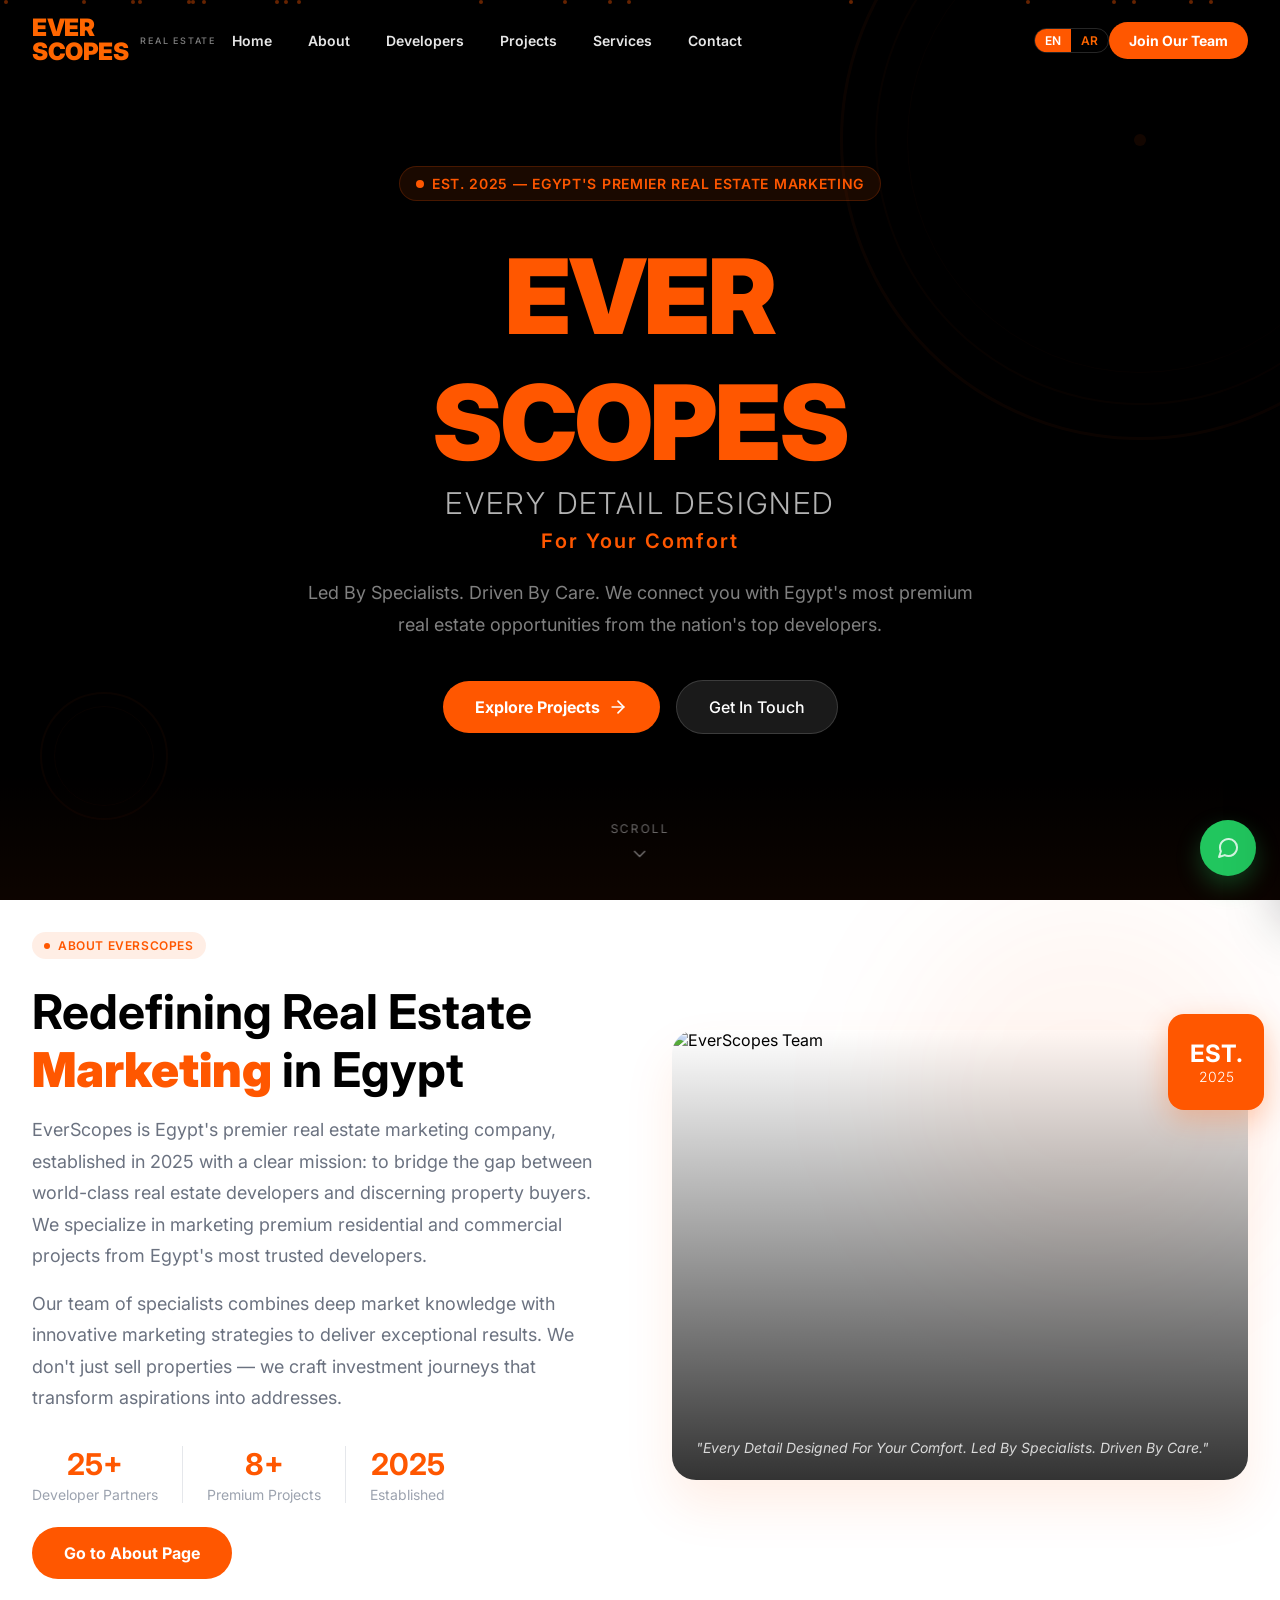
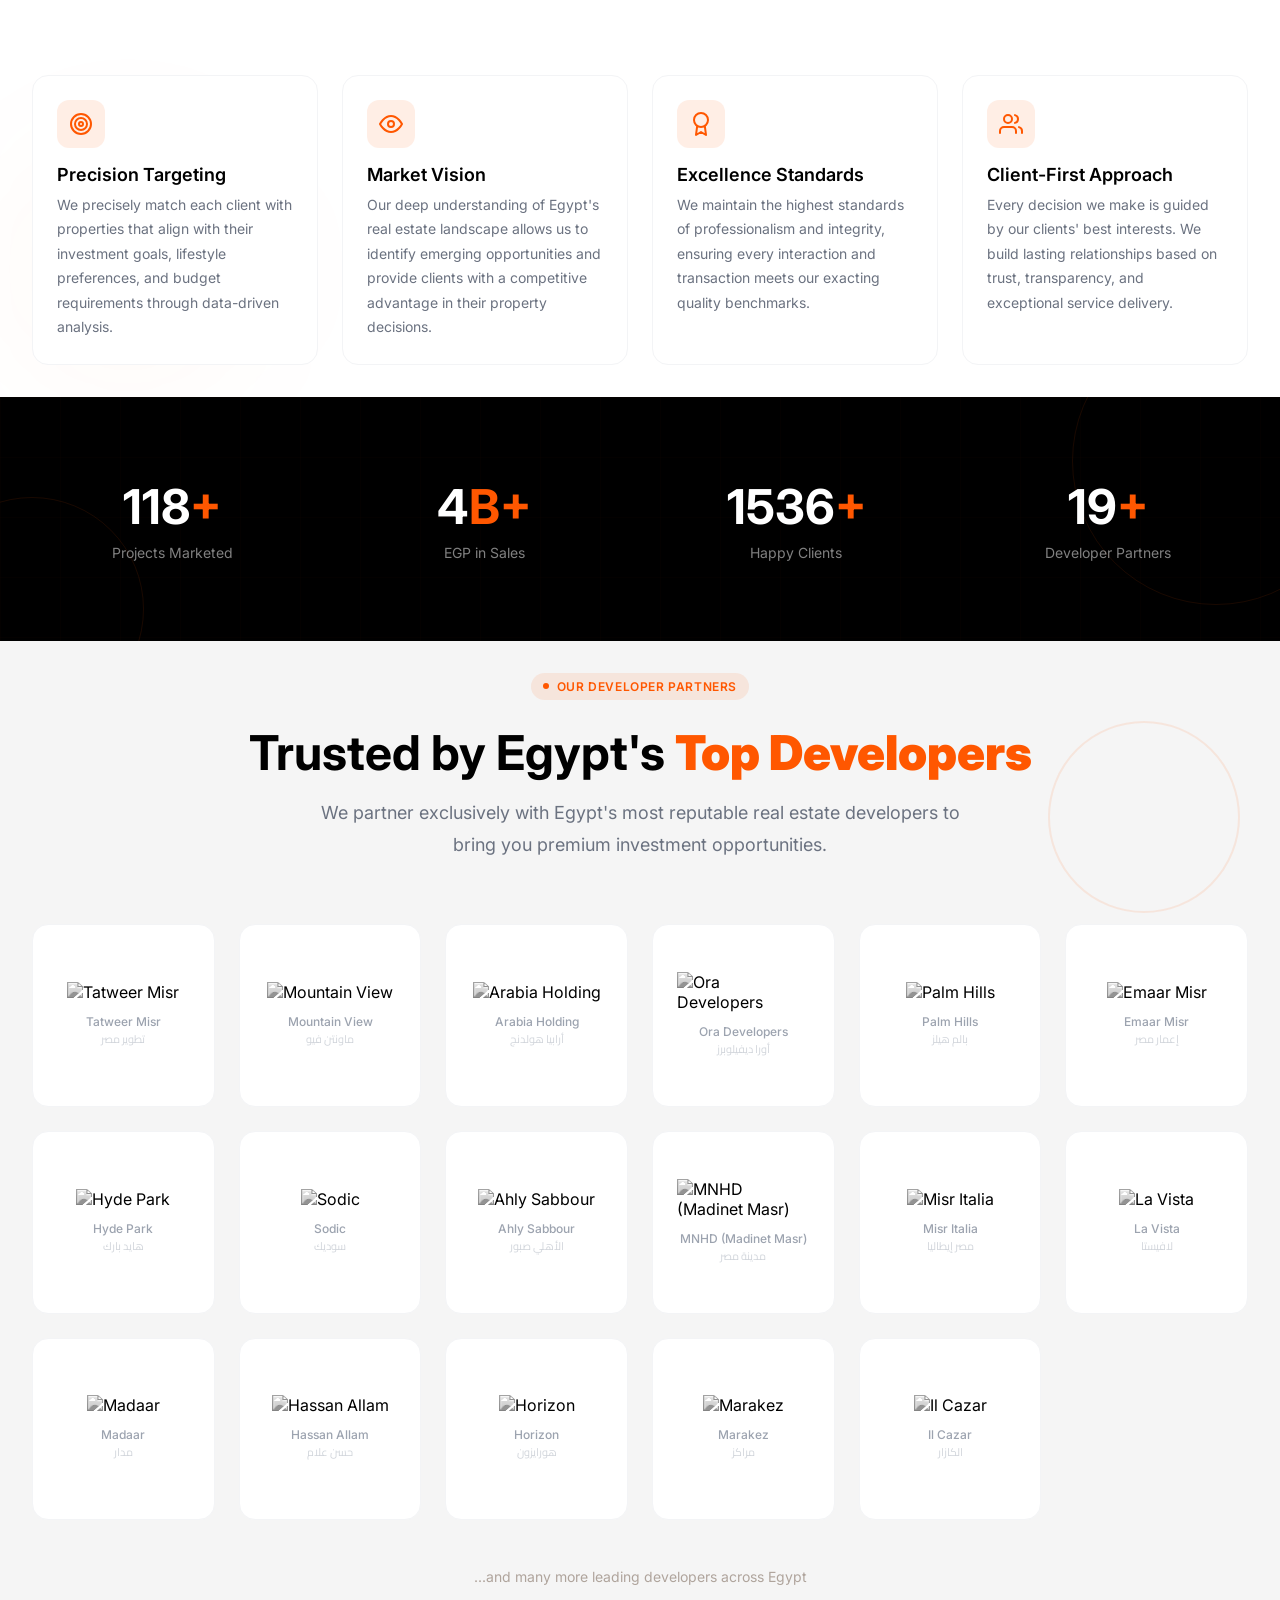
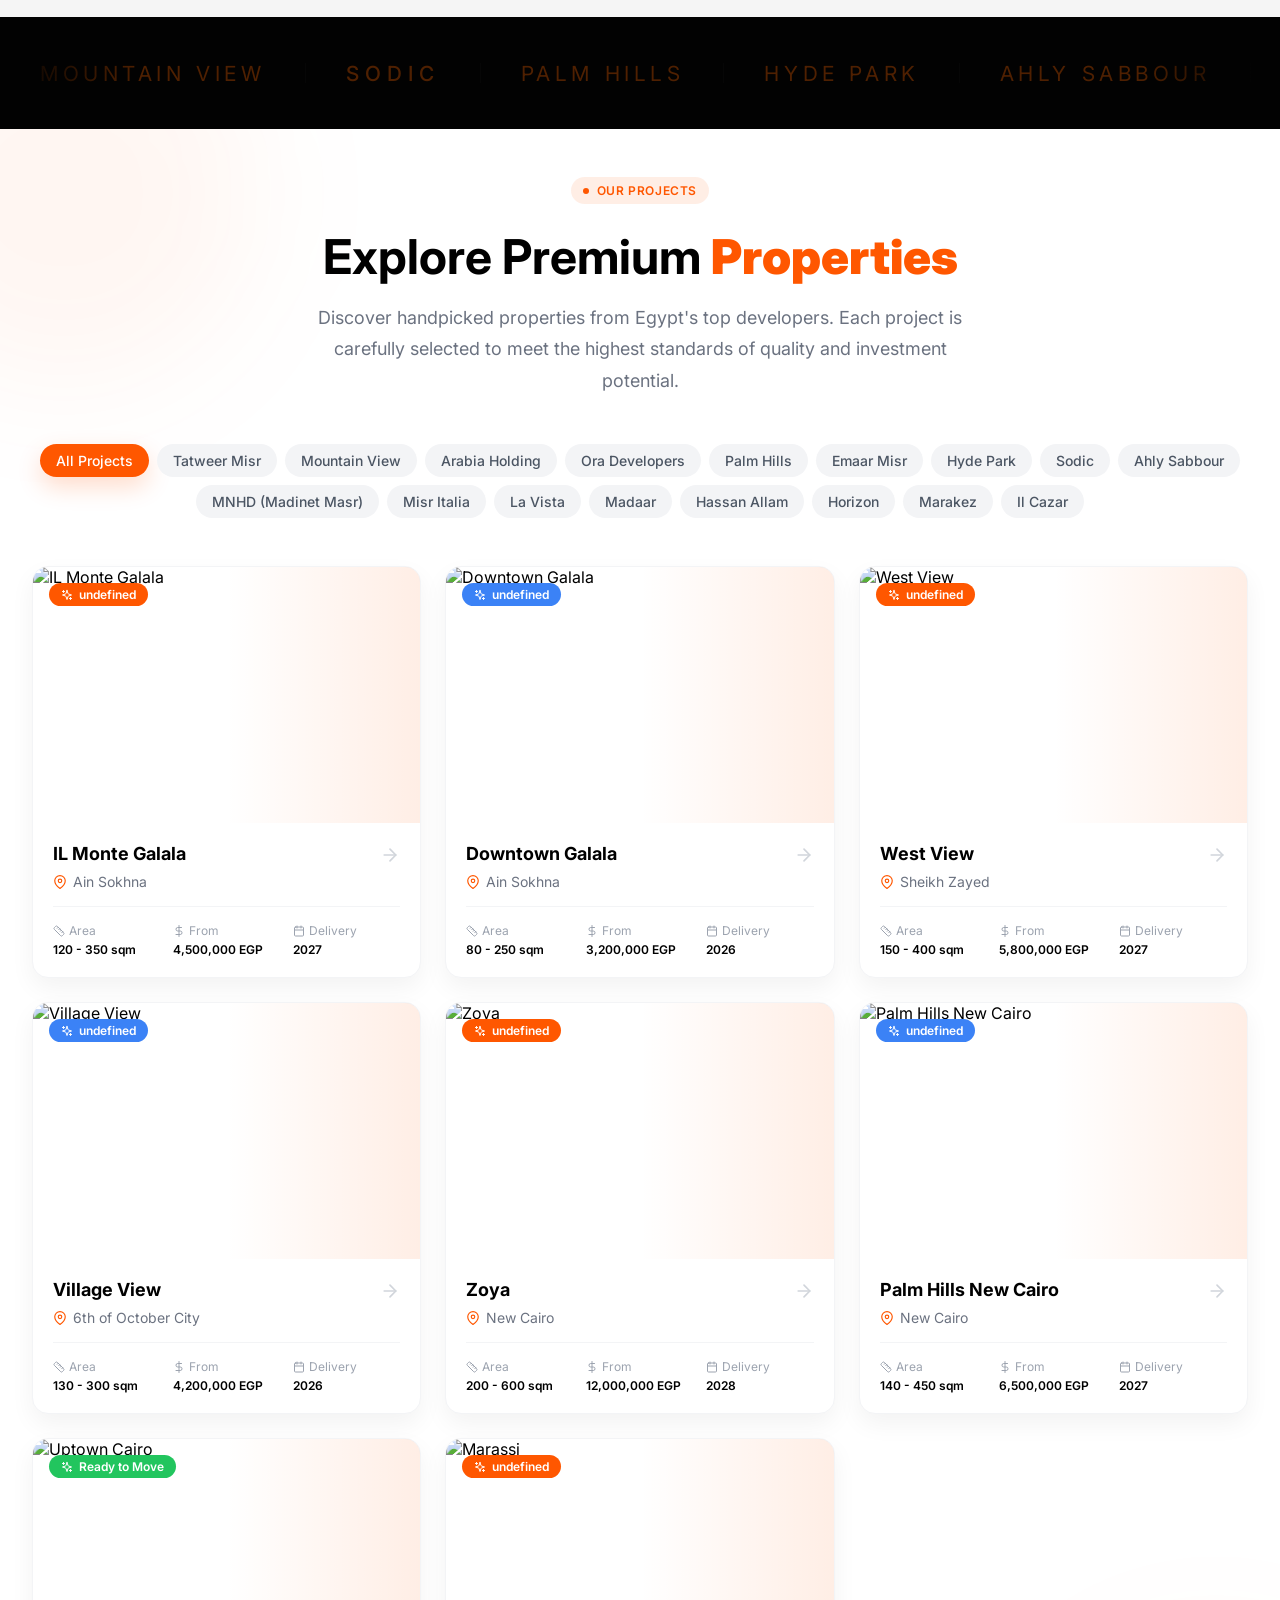
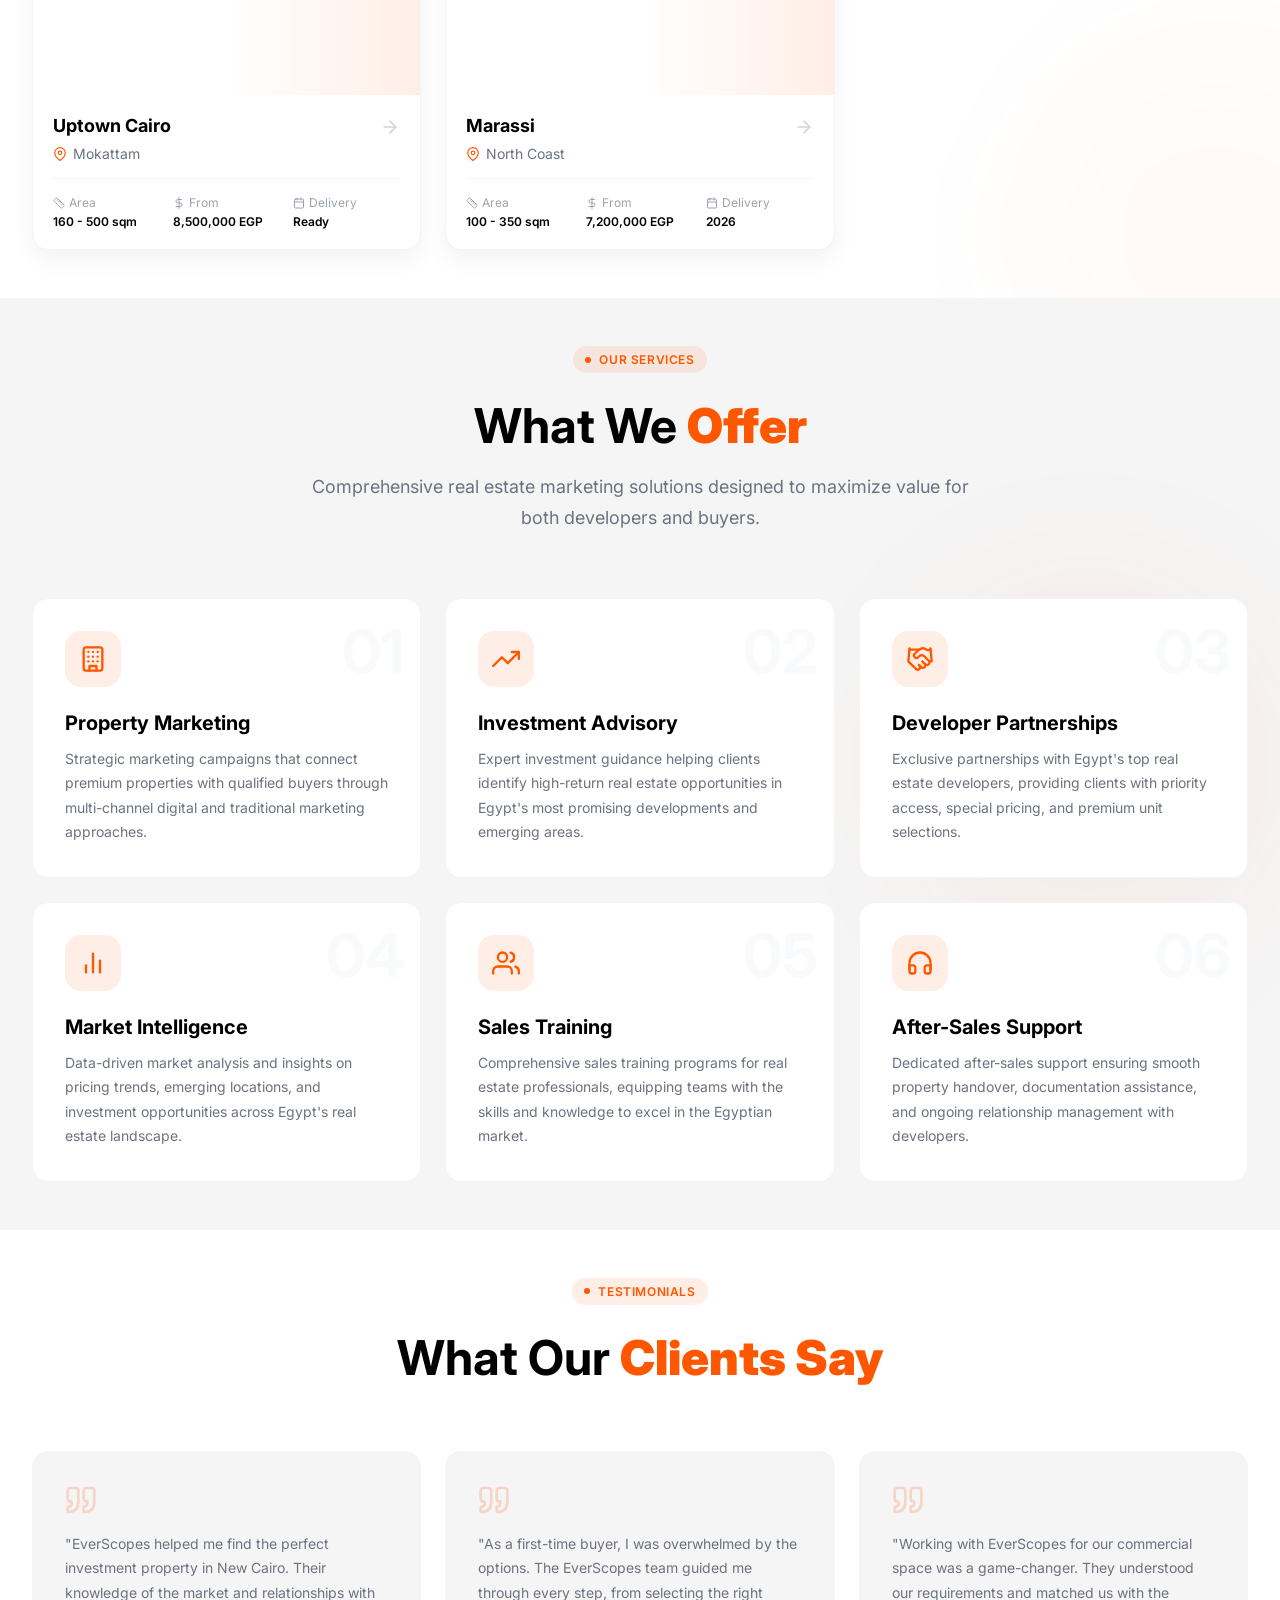
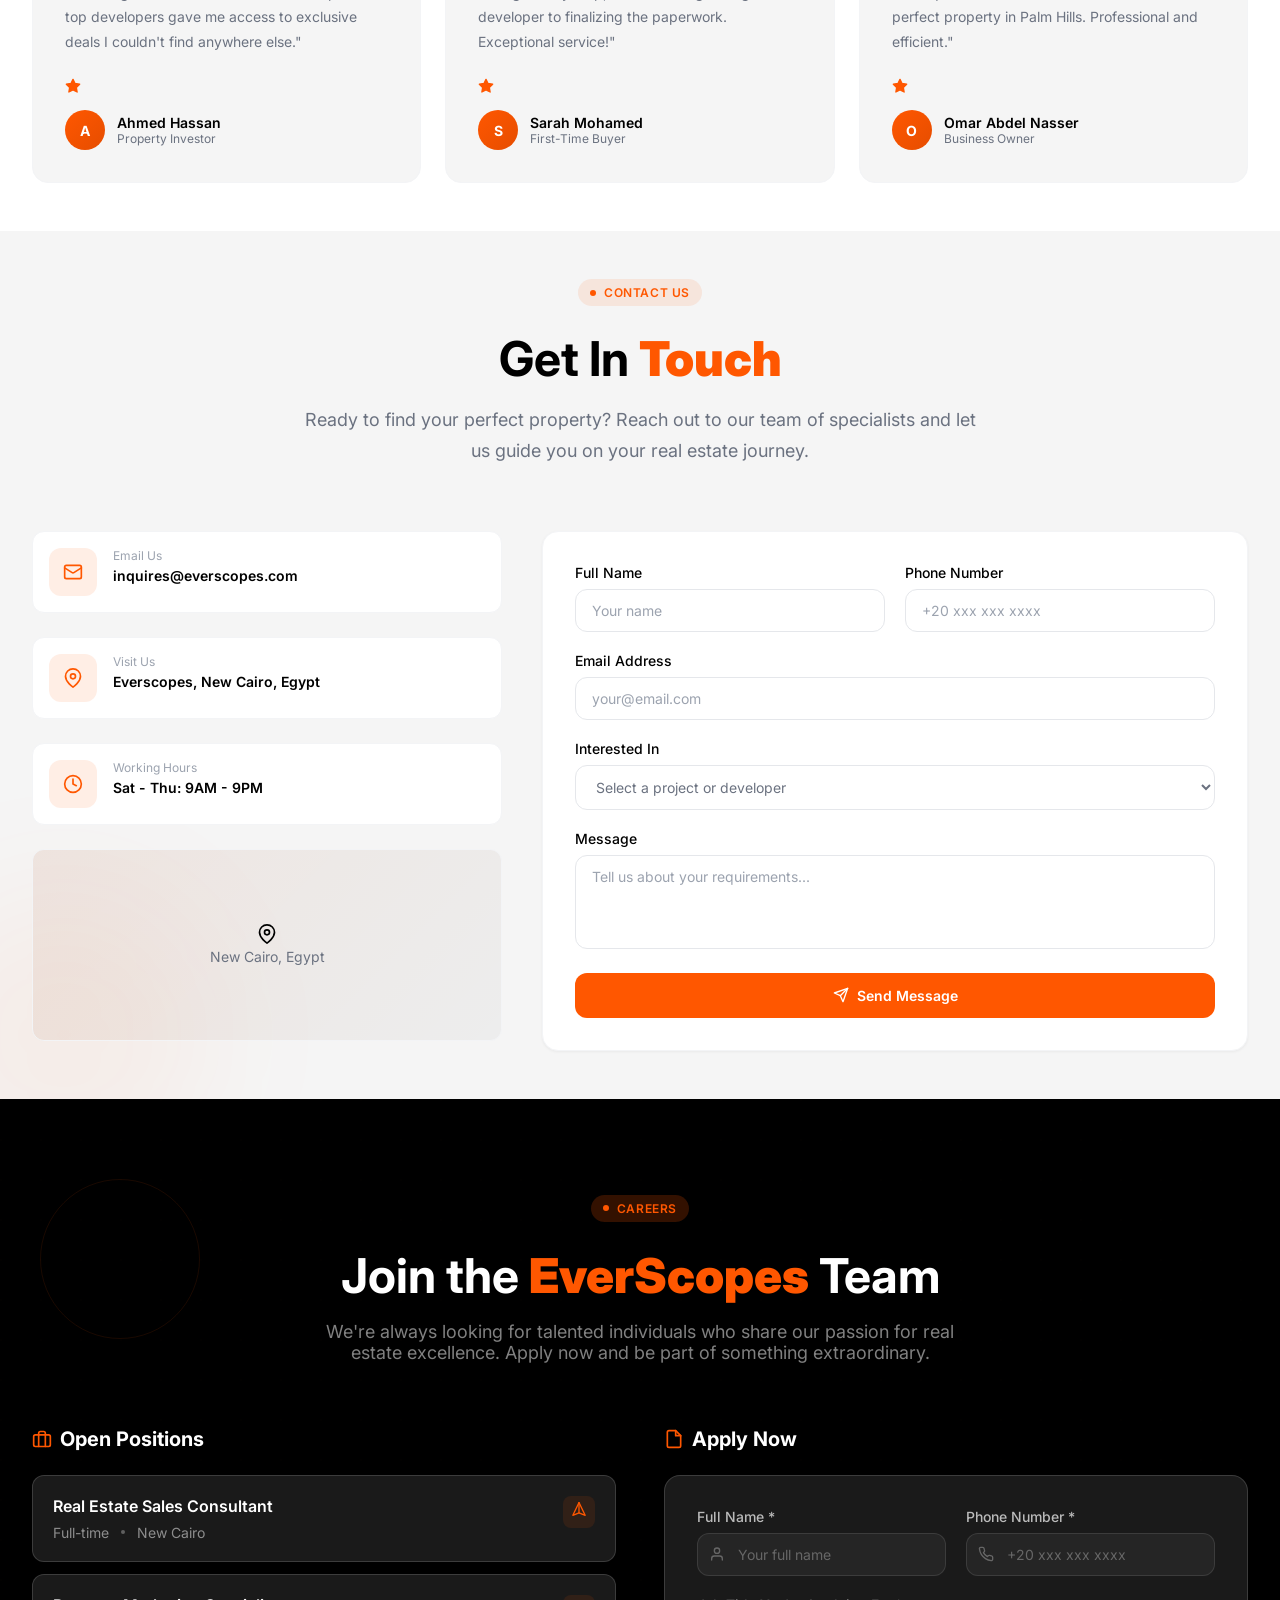
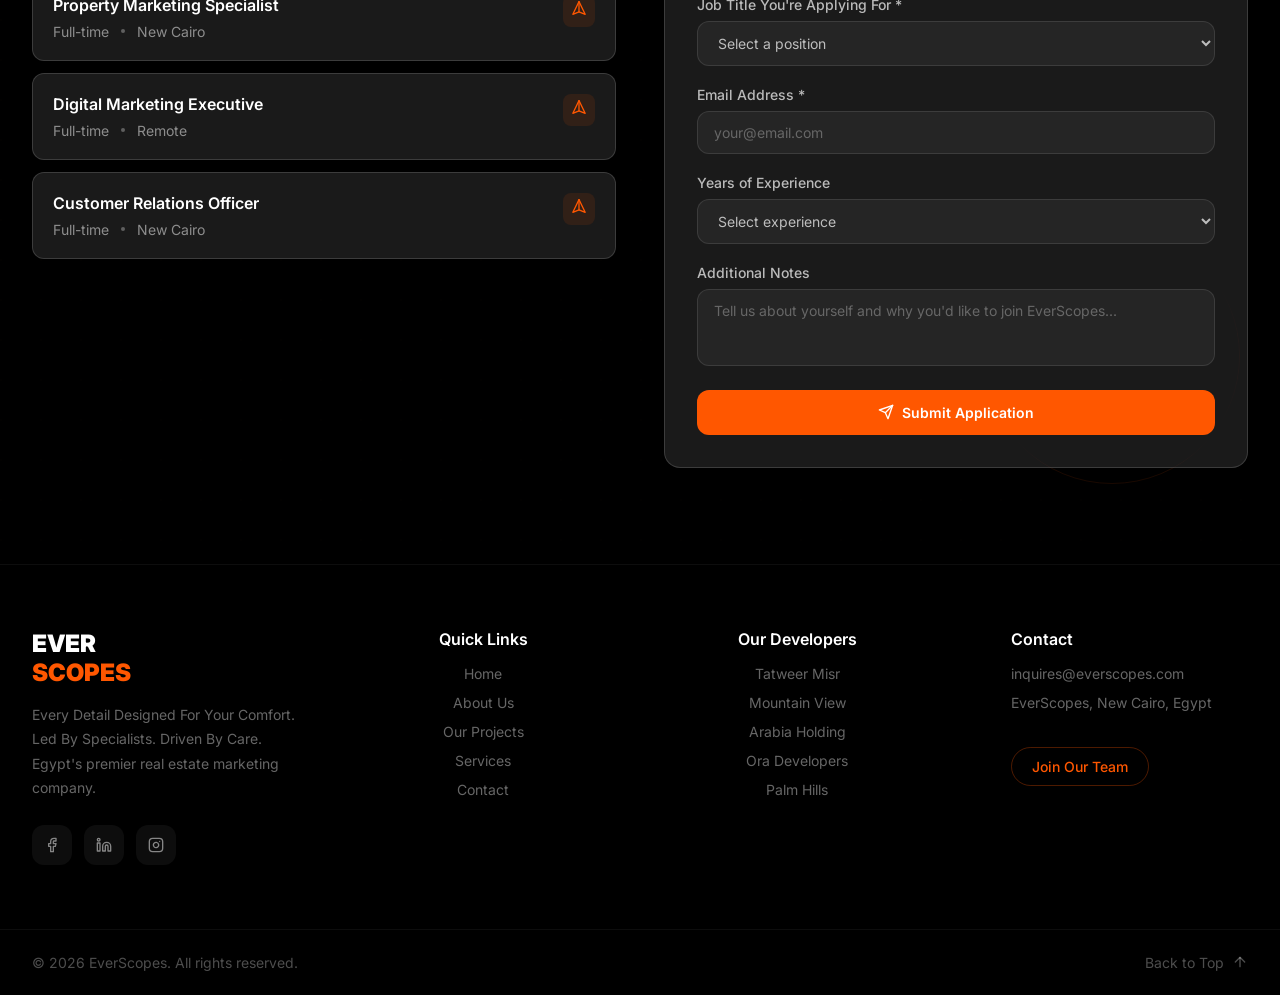
==== index.html @ 19222210 "Update index.html" ====
<!DOCTYPE html>
<html lang="en" dir="ltr">
<head>
  <meta charset="UTF-8">
  <meta name="viewport" content="width=device-width, initial-scale=1.0">
  <title>EverScopes — Egypt's Premier Real Estate Marketing</title>
  <meta name="description" content="EverScopes is Egypt's premier real estate marketing company, connecting you with premium properties from the nation's top developers.">
   <link rel="icon" type="image/x-icon" href="https://z-cdn-media.chatglm.cn/files/e8b29a55-7616-4655-b8b1-98bb65e1391b.png?auth_key=1882717688-263d2fe5270a4b43b865732bde6ffa7b-0-c100c6a672309a8068e148e91fac5acf" sizes="192x192">
  <link rel="preconnect" href="https://fonts.googleapis.com">
  <link rel="preconnect" href="https://fonts.gstatic.com" crossorigin>
  <link href="https://fonts.googleapis.com/css2?family=Inter:wght@300;400;500;600;700;800;900&family=Cairo:wght@400;500;600;700;800;900&display=swap" rel="stylesheet">
  <link rel="stylesheet" href="style.css">
  <script type="application/ld+json">
  {
    "@context": "https://schema.org",
    "@type": "RealEstateAgent",
    "name": "EverScopes",
    "description": "Egypt's premier real estate marketing company",
    "url": "https://everscopes.com",
    "address": { "@type": "PostalAddress", "addressLocality": "New Cairo", "addressCountry": "EG" },
    "telephone": "+201000000000",
    "foundingDate": "2025"
  }
  </script>
</head>
<body>






  <!-- ======== NAVBAR ======== -->
  <nav class="navbar" id="navbar">
    <div class="navbar-inner">
      <div class="nav-logo" onclick="scrollToSection('hero')">
        <div class="nav-logo-text">
          <span class="nav-logo-ever" data-i18n="nav_logo_1">EVER</span>
          <span class="nav-logo-scopes" data-i18n="nav_logo_2">SCOPES</span>
        </div>
        <div class="nav-logo-sub">Real Estate</div>
      </div>

      <div class="nav-links" id="navLinks">
        <button class="nav-link" onclick="scrollToSection('hero')" data-i18n="nav_home">Home</button>
        <button class="nav-link" onclick="scrollToSection('about')" data-i18n="nav_about">About</button>
        <button class="nav-link" onclick="scrollToSection('developers')" data-i18n="nav_developers">Developers</button>
        <button class="nav-link" onclick="scrollToSection('projects')" data-i18n="nav_projects">Projects</button>
        <button class="nav-link" onclick="scrollToSection('services')" data-i18n="nav_services">Services</button>
        <button class="nav-link" onclick="scrollToSection('contact')" data-i18n="nav_contact">Contact</button>
        
      </div>


      <div class="lang-toggle">
          <button class="lang-btn active" id="langEn" onclick="setLang('en')">EN</button>
          <button class="lang-btn" id="langAr" onclick="setLang('ar')">AR</button>
        </div>
      <div class="nav-cta">
        <!--<a href="tel:+201000000000" class="nav-phone">
          <svg xmlns="http://www.w3.org/2000/svg" width="16" height="16" viewBox="0 0 24 24" fill="none" stroke="currentColor" stroke-width="2" stroke-linecap="round" stroke-linejoin="round"><path d="M22 16.92v3a2 2 0 0 1-2.18 2 19.79 19.79 0 0 1-8.63-3.07 19.5 19.5 0 0 1-6-6 19.79 19.79 0 0 1-3.07-8.67A2 2 0 0 1 4.11 2h3a2 2 0 0 1 2 1.72 12.84 12.84 0 0 0 .7 2.81 2 2 0 0 1-.45 2.11L8.09 9.91a16 16 0 0 0 6 6l1.27-1.27a2 2 0 0 1 2.11-.45 12.84 12.84 0 0 0 2.81.7A2 2 0 0 1 22 16.92z"></path></svg>
          <span data-i18n="nav_contact_us">Contact Us</span>
        </a>-->
        <button class="nav-cta-btn" onclick="scrollToSection('careers')" data-i18n="nav_join">Join Our Team</button>
      </div>

      <button class="nav-toggle" id="navToggle" aria-label="Toggle menu">
        <svg id="menuIcon" xmlns="http://www.w3.org/2000/svg" width="24" height="24" viewBox="0 0 24 24" fill="none" stroke="currentColor" stroke-width="2" stroke-linecap="round" stroke-linejoin="round"><line x1="3" y1="6" x2="21" y2="6"></line><line x1="3" y1="12" x2="21" y2="12"></line><line x1="3" y1="18" x2="21" y2="18"></line></svg>
        <svg id="closeIcon" xmlns="http://www.w3.org/2000/svg" width="24" height="24" viewBox="0 0 24 24" fill="none" stroke="currentColor" stroke-width="2" stroke-linecap="round" stroke-linejoin="round" style="display:none"><line x1="18" y1="6" x2="6" y2="18"></line><line x1="6" y1="6" x2="18" y2="18"></line></svg>
      </button>
    </div>
  </nav>

  <!-- Mobile Overlay -->
  <div class="mobile-overlay" id="mobileOverlay" onclick="closeMobileMenu()"></div>
  <div class="mobile-drawer" id="mobileDrawer">
    <span class="mobile-logo-ever">EVER</span>
    <span class="mobile-logo-scopes">SCOPES</span>
    <div class="mobile-links">
      <button class="mobile-link" onclick="scrollToSection('hero'); closeMobileMenu();" data-i18n="nav_home">Home</button>
      <button class="mobile-link" onclick="scrollToSection('about'); closeMobileMenu();" data-i18n="nav_about">About</button>
      <button class="mobile-link" onclick="scrollToSection('developers'); closeMobileMenu();" data-i18n="nav_developers">Developers</button>
      <button class="mobile-link" onclick="scrollToSection('projects'); closeMobileMenu();" data-i18n="nav_projects">Projects</button>
      <button class="mobile-link" onclick="scrollToSection('services'); closeMobileMenu();" data-i18n="nav_services">Services</button>
      <button class="mobile-link" onclick="scrollToSection('contact'); closeMobileMenu();" data-i18n="nav_contact">Contact</button>
      <button class="mobile-link" onclick="scrollToSection('careers'); closeMobileMenu();" data-i18n="nav_careers">Careers</button>
    </div>
    <div style="margin-top:2rem; display:flex; gap:0.5rem;">
      <button class="lang-btn active" id="langEnMobile" onclick="setLang('en')">EN</button>
      <button class="lang-btn" id="langArMobile" onclick="setLang('ar')">AR</button>
    </div>
    <button class="mobile-cta-btn" onclick="scrollToSection('careers'); closeMobileMenu();" data-i18n="nav_join">Join Our Team</button>
  </div>

  <main>
    <!-- ======== HERO ======== -->
    <section class="hero" id="hero">
      <div class="hero-bg" id="heroBg"></div>
      <div class="hero-gradient-1"></div>
      <div class="hero-gradient-2"></div>

      <div class="scope-ring-container">
        <div class="scope-ring-lg">
          <div class="scope-ring-dot"></div>
        </div>
        <div class="scope-ring-sm"></div>
        <div class="hero-grid-floor"></div>
      </div>

      <div class="particles-container" id="particles"></div>

      <div class="hero-content">
        <div class="hero-tagline">
          <span class="hero-tagline-dot"></span>
          <span class="hero-tagline-text" data-i18n="hero_tagline">Est. 2025 — Egypt's Premier Real Estate Marketing</span>
        </div>

        <div class="hero-branding">
          <h1 class="hero-logo-text">
            <span>EVER</span><br>
            <span>SCOPES</span>
          </h1>
          <p class="hero-tagline-main" data-i18n="hero_line1">EVERY DETAIL DESIGNED</p>
          <p class="hero-tagline-sub" data-i18n="hero_line2">For Your Comfort</p>
        </div>

        <p class="hero-desc" data-i18n="hero_desc">Led By Specialists. Driven By Care. We connect you with Egypt's most premium real estate opportunities from the nation's top developers.</p>

        <div class="hero-ctas">
          <button class="btn-primary" onclick="scrollToSection('projects')">
            <span data-i18n="hero_cta1">Explore Projects</span>
            <svg xmlns="http://www.w3.org/2000/svg" width="20" height="20" viewBox="0 0 24 24" fill="none" stroke="currentColor" stroke-width="2" stroke-linecap="round" stroke-linejoin="round"><line x1="5" y1="12" x2="19" y2="12"></line><polyline points="12 5 19 12 12 19"></polyline></svg>
          </button>
          <button class="btn-glass" onclick="scrollToSection('contact')" data-i18n="hero_cta2">Get In Touch</button>
        </div>
      </div>

      <div class="scroll-indicator" onclick="scrollToSection('about')">
        <span class="scroll-indicator-text">Scroll</span>
        <div class="scroll-indicator-icon">
          <svg xmlns="http://www.w3.org/2000/svg" width="20" height="20" viewBox="0 0 24 24" fill="none" stroke="currentColor" stroke-width="2" stroke-linecap="round" stroke-linejoin="round"><polyline points="6 9 12 15 18 9"></polyline></svg>
        </div>
      </div>
    </section>

    <!-- ======== ABOUT ======== -->
    <section class="about" id="about">
      <div class="about-blob-1"></div>
      <div class="about-blob-2"></div>
      <div class="container" style="position:relative; z-index:1;">
        <div class="about-grid">
          <div class="reveal-left">
            <div class="section-badge">
              <span class="section-badge-dot"></span>
              <span class="section-badge-text" data-i18n="about_badge">About EverScopes</span>
            </div>
            <h2 class="section-title">
              <span data-i18n="about_title_1">Redefining Real Estate</span>
              <span class="section-title-accent" data-i18n="about_title_2">Marketing</span>
              <span data-i18n="about_title_3"> in Egypt</span>
            </h2>
            <p class="section-desc" data-i18n="about_p1">EverScopes is Egypt's premier real estate marketing company, established in 2025 with a clear mission: to bridge the gap between world-class real estate developers and discerning property buyers. We specialize in marketing premium residential and commercial projects from Egypt's most trusted developers.</p>
            <p class="section-desc" data-i18n="about_p2" style="margin-top:1rem;">Our team of specialists combines deep market knowledge with innovative marketing strategies to deliver exceptional results. We don't just sell properties — we craft investment journeys that transform aspirations into addresses.</p>
            <div class="about-stats-row">
              <div>
                <div class="about-stat-value">25+</div>
                <div class="about-stat-label" data-i18n="about_stat1">Developer Partners</div>
              </div>
              <div class="about-stat-divider"></div>
              <div>
                <div class="about-stat-value">8+</div>
                <div class="about-stat-label" data-i18n="about_stat2">Premium Projects</div>
              </div>
              <div class="about-stat-divider"></div>
              <div>
                <div class="about-stat-value">2025</div>
                <div class="about-stat-label" data-i18n="about_stat3">Established</div>
              </div>
              <div>
                <div class="about-stat-value"><button class="btn-primary">
                <span data-i18n="hero_cta3"><a href="About\About.html">Go to About Page</a>
</span>
              </button></div>
              </div>
            </div>
          </div>

          <div class="reveal-right">
            <div class="about-image-wrap">
              <div class="about-image-card">
                <img src="https://sfile.chatglm.cn/images-ppt/9cbf592059c8.jpg" alt="EverScopes Team" loading="lazy">
                <div class="about-image-overlay"></div>
                <div class="about-image-quote">"Every Detail Designed For Your Comfort. Led By Specialists. Driven By Care."</div>
              </div>
              <div class="about-badge">
                <span class="about-badge-year">EST.</span>
                <span class="about-badge-label">2025</span>
              </div>
            </div>
          </div>
        </div>

        <!-- Values Grid -->
        <div class="values-grid stagger" id="valuesGrid"></div>
      </div>
    </section>

    <!-- ======== STATS ======== -->
    <section class="stats" id="stats">
      <div class="stats-bg-ring-1"></div>
      <div class="stats-bg-ring-2"></div>
      <div class="stats-grid-pattern"></div>
      <div class="container" style="position:relative; z-index:1;">
        <div class="stats-grid" id="statsGrid"></div>
      </div>
    </section>







    <!-- ======== DEVELOPERS ======== -->
    <section class="developers" id="developers">
      <div class="developers-ring"><div>




      </div>
    </div>
      <div class="container" style="position:relative; z-index:1;">
        <div class="reveal" style="text-align:center; margin-bottom:4rem;">
          <div class="section-badge">

            
            <span class="section-badge-dot"></span>
            <span class="section-badge-text" data-i18n="devs_badge">Our Developer Partners</span>
          </div>
          <h2 class="section-title" style="text-align:center;">
            <span data-i18n="devs_title_1">Trusted by Egypt's </span>
            <span class="section-title-accent" data-i18n="devs_title_2">Top Developers</span>
          </h2>
          <p class="section-desc" style="text-align:center; margin:1rem auto 0;" data-i18n="devs_desc">We partner exclusively with Egypt's most reputable real estate developers to bring you premium investment opportunities.</p>
        </div>
        <div class="devs-grid stagger" id="devsGrid"></div>
        <div class="reveal" style="text-align:center; margin-top:3rem;">
          <p style="color:#afa49c; font-size:0.875rem;" data-i18n="devs_more">...and many more leading developers across Egypt</p>
        </div>
      </div>
    </section>


    



    <link href="https://fonts.googleapis.com/css2?family=Inter:wght@300;400;500;600&display=swap" rel="stylesheet">

<style>
  /* ===== DEVELOPER MARQUEE ===== */
  .dev-marquee-section {
    width: 100%;
    overflow: hidden;
    background: #020202;
    padding: 2rem 0;
    position: relative;
  }

  .dev-marquee-fade-left,
  .dev-marquee-fade-right {
    position: absolute;
    top: 0;
    bottom: 0;
    width: 140px;
    z-index: 2;
    pointer-events: none;
  }

  .dev-marquee-fade-left {
    left: 0;
    background: linear-gradient(to right, #020202 0%, transparent 100%);
  }

  .dev-marquee-fade-right {
    right: 0;
    background: linear-gradient(to left, #020202 0%, transparent 100%);
  }

  .dev-marquee-track {
    display: flex;
    align-items: center;
    width: max-content;
    animation: dev-marquee-scroll 50s linear infinite;
  }

  .dev-marquee-track:hover {
    animation-play-state: paused;
  }

  @keyframes dev-marquee-scroll {
    0% {
      transform: translateX(0);
    }
    100% {
      transform: translateX(-50%);
    }
  }

  .dev-logo-item {
    flex-shrink: 0;
    display: flex;
    align-items: center;
    justify-content: center;
    height: 48px;
    padding: 0 2.5rem;
    position: relative;
    opacity: 0.3;
    transition: opacity 0.5s cubic-bezier(0.25, 0.46, 0.45, 0.94);
    cursor: default;
  }

  .dev-logo-item:hover {
    opacity: 1;
  }

  .dev-logo-item::after {
    content: '';
    position: absolute;
    right: 0;
    top: 50%;
    transform: translateY(-50%);
    width: 1px;
    height: 20px;
    background: rgba(255, 255, 255, 0.06);
  }

  .dev-logo-name {
    font-family: 'Inter', sans-serif;
    font-size: 1.3rem;
    font-weight: 400;
    color: #ff6600;
    white-space: nowrap;
    letter-spacing: 0.22em;
    text-transform: uppercase;
    user-select: none;
    transition: color 0.5s ease;
  }

  .dev-logo-item:hover .dev-logo-name {
    color: #ffffff;
  }

  /* Slightly bolder weight for acronym-style names */
  .dev-logo-name.acronym {
    font-weight: 500;
    letter-spacing: 0.3em;
  }
</style>

<div class="dev-marquee-section">
  <div class="dev-marquee-fade-left"></div>
  <div class="dev-marquee-fade-right"></div>
  <div class="dev-marquee-track" id="devMarqueeTrack"></div>
</div>

<script>
(function () {
  const developers = [
    { name: 'Mountain View', acronym: false },
    { name: 'SODIC',          acronym: true  },
    { name: 'Palm Hills',     acronym: false },
    { name: 'Hyde Park',      acronym: false },
    { name: 'Ahly Sabbour',   acronym: false },
    { name: 'MNHD',           acronym: true  },
    { name: 'Tatweer Misr',   acronym: false },
    { name: 'Misr Italia',    acronym: false },
    { name: 'Lavista',        acronym: false },
    { name: 'Arabia Holding',         acronym: false },
    { name: 'Madaar',         acronym: false },
    { name: 'Hassan Allam',   acronym: false },
    { name: 'Horizon',        acronym: false },
    { name: 'Marakez',        acronym: false },
    { name: 'Il Cazar',       acronym: false },
    { name: 'Arabia Holding', acronym: false }
  ];

  const track = document.getElementById('devMarqueeTrack');

  function buildSet() {
    const fragment = document.createDocumentFragment();
    developers.forEach(function (dev) {
      const item = document.createElement('div');
      item.className = 'dev-logo-item';
      const span = document.createElement('span');
      span.className = 'dev-logo-name' + (dev.acronym ? ' acronym' : '');
      span.textContent = dev.name;
      item.appendChild(span);
      fragment.appendChild(item);
    });
    return fragment;
  }

  /* Two identical sets → seamless infinite loop */
  track.appendChild(buildSet());
  track.appendChild(buildSet());
})();
</script>

    <!-- ======== PROJECTS ======== -->
    <section class="projects" id="projects">
      <div class="projects-blob-1"></div>
      <div class="projects-blob-2"></div>
      <div class="container" style="position:relative; z-index:1;">
        <div class="reveal" style="text-align:center; margin-bottom:3rem;">
          <div class="section-badge">
            <span class="section-badge-dot"></span>
            <span class="section-badge-text" data-i18n="proj_badge">Our Projects</span>
          </div>
          <h2 class="section-title" style="text-align:center;">
            <span data-i18n="proj_title_1">Explore Premium </span>
            <span class="section-title-accent" data-i18n="proj_title_2">Properties</span>
          </h2>
          <p class="section-desc" style="text-align:center; margin:1rem auto 0;" data-i18n="proj_desc">Discover handpicked properties from Egypt's top developers. Each project is carefully selected to meet the highest standards of quality and investment potential.</p>
        </div>

        <!-- Filter Tabs -->
        <div class="filter-tabs reveal" id="filterTabs"></div>

        <!-- Projects Grid -->
        <div class="projects-grid" id="projectsGrid"></div>
        <div class="projects-empty" id="projectsEmpty" style="display:none;" data-i18n="proj_empty">No projects found for this developer yet.</div>
      </div>
    </section>

    <!-- ======== SERVICES ======== -->
    <section class="services" id="services">
      <div class="services-blob"></div>
      <div class="container" style="position:relative; z-index:1;">
        <div class="reveal" style="text-align:center; margin-bottom:4rem;">
          <div class="section-badge">
            <span class="section-badge-dot"></span>
            <span class="section-badge-text" data-i18n="srv_badge">Our Services</span>
          </div>
          <h2 class="section-title" style="text-align:center;">
            <span data-i18n="srv_title_1">What We </span>
            <span class="section-title-accent" data-i18n="srv_title_2">Offer</span>
          </h2>
          <p class="section-desc" style="text-align:center; margin:1rem auto 0;" data-i18n="srv_desc">Comprehensive real estate marketing solutions designed to maximize value for both developers and buyers.</p>
        </div>
        <div class="services-grid stagger" id="servicesGrid"></div>
      </div>
    </section>

    <!-- ======== TESTIMONIALS ======== -->
    <section class="testimonials" id="testimonials">
      <div class="container">
        <div class="reveal" style="text-align:center; margin-bottom:4rem;">
          <div class="section-badge">
            <span class="section-badge-dot"></span>
            <span class="section-badge-text" data-i18n="test_badge">Testimonials</span>
          </div>
          <h2 class="section-title" style="text-align:center;">
            <span data-i18n="test_title_1">What Our </span>
            <span class="section-title-accent" data-i18n="test_title_2">Clients Say</span>
          </h2>
        </div>
        <div class="testimonials-grid stagger" id="testimonialsGrid"></div>
      </div>
    </section>

    <!-- ======== CONTACT ======== -->
    <section class="contact" id="contact">
      <div class="contact-blob"></div>
      <div class="container" style="position:relative; z-index:1;">
        <div class="reveal" style="text-align:center; margin-bottom:4rem;">
          <div class="section-badge">
            <span class="section-badge-dot"></span>
            <span class="section-badge-text" data-i18n="contact_badge">Contact Us</span>
          </div>
          <h2 class="section-title" style="text-align:center;">
            <span data-i18n="contact_title_1">Get In </span>
            <span class="section-title-accent" data-i18n="contact_title_2">Touch</span>
          </h2>
          <p class="section-desc" style="text-align:center; margin:1rem auto 0;" data-i18n="contact_desc">Ready to find your perfect property? Reach out to our team of specialists and let us guide you on your real estate journey.</p>
        </div>
        <div class="contact-grid">
          <div class="contact-info-list reveal-left" id="contactInfoList"></div>
          <div class="reveal-right">
            <div class="contact-form-wrap" id="contactFormWrap">
              <form id="contactForm" novalidate>
  <div class="form-row">
    <div class="form-group">
      <label class="form-label" data-i18n="contact_name">Full Name</label>
      <input type="text" id="contactName" class="form-input" required placeholder="Your name" data-i18n-placeholder="contact_name_ph">
    </div>
    <div class="form-group">
      <label class="form-label" data-i18n="contact_phone">Phone Number</label>
      <input type="tel" id="contactPhone" class="form-input" required placeholder="+20 xxx xxx xxxx">
    </div>
  </div>
  <div class="form-group">
    <label class="form-label" data-i18n="contact_email">Email Address</label>
    <input type="email" id="contactEmail" class="form-input" required placeholder="your@email.com">
  </div>
  <div class="form-group">
    <label class="form-label" data-i18n="contact_interested">Interested In</label>
    <select class="form-select" id="contactInterest">
      <option value="" data-i18n="contact_select">Select a project or developer</option>
    </select>
  </div>
  <div class="form-group">
    <label class="form-label" data-i18n="contact_message">Message</label>
    <textarea id="contactMessage" class="form-textarea" rows="4" placeholder="Tell us about your requirements..." data-i18n-placeholder="contact_msg_ph"></textarea>
  </div>
  <button type="submit" class="btn-submit">
    <svg xmlns="http://www.w3.org/2000/svg" width="16" height="16" viewBox="0 0 24 24" fill="none" stroke="currentColor" stroke-width="2" stroke-linecap="round" stroke-linejoin="round"><line x1="22" y1="2" x2="11" y2="13"></line><polygon points="22 2 15 22 11 13 2 9 22 2"></polygon></svg>
    <span data-i18n="contact_send">Send Message</span>
  </button>
</form>
            </div>
          </div>
        </div>
      </div>
    </section>

    <!-- ======== CAREERS ======== -->
    <section class="careers" id="careers">
      <div class="careers-ring-1"></div>
      <div class="careers-ring-2"></div>
      <div class="careers-dots"></div>
      <div class="container" style="position:relative; z-index:1;">
        <div class="reveal" style="text-align:center; margin-bottom:4rem;">
          <div class="section-badge" style="background:rgba(255,87,0,0.2);">
            <span class="section-badge-dot"></span>
            <span class="section-badge-text" data-i18n="careers_badge">Careers</span>
          </div>
          <h2 style="font-size:clamp(2rem,4vw,3rem); font-weight:700; color:#fff; margin-bottom:1rem;">
            <span data-i18n="careers_title_1">Join the </span>
            <span style="color:#FF5700; font-weight:900;">EverScopes</span>
            <span data-i18n="careers_title_2"> Team</span>
          </h2>
          <p style="color:rgba(255,255,255,0.5); font-size:1.125rem; max-width:42rem; margin:0 auto;" data-i18n="careers_desc">We're always looking for talented individuals who share our passion for real estate excellence. Apply now and be part of something extraordinary.</p>
        </div>
        <div class="careers-grid">
          <div class="reveal-left">
            <h3 class="careers-section-title">
              <svg xmlns="http://www.w3.org/2000/svg" width="20" height="20" viewBox="0 0 24 24" fill="none" stroke="currentColor" stroke-width="2" stroke-linecap="round" stroke-linejoin="round"><rect x="2" y="7" width="20" height="14" rx="2" ry="2"></rect><path d="M16 21V5a2 2 0 0 0-2-2h-4a2 2 0 0 0-2 2v16"></path></svg>
              <span data-i18n="careers_open">Open Positions</span>
            </h3>
            <div class="position-list" id="positionsList"></div>
          </div>
          <div class="reveal-right">
            <h3 class="careers-section-title">
              <svg xmlns="http://www.w3.org/2000/svg" width="20" height="20" viewBox="0 0 24 24" fill="none" stroke="currentColor" stroke-width="2" stroke-linecap="round" stroke-linejoin="round"><path d="M14 2H6a2 2 0 0 0-2 2v16a2 2 0 0 0 2 2h12a2 2 0 0 0 2-2V8z"></path><polyline points="14 2 14 8 20 8"></polyline></svg>
              <span data-i18n="careers_apply">Apply Now</span>
            </h3>
            <div class="careers-form" id="careersFormWrap">
              
              
              <form id="careersForm" novalidate>
  <div class="form-row">
    <div class="form-group">
      <label class="form-label" data-i18n="career_name">Full Name *</label>
      <div class="careers-input-wrap">
        <svg xmlns="http://www.w3.org/2000/svg" width="16" height="16" viewBox="0 0 24 24" fill="none" stroke="currentColor" stroke-width="2" stroke-linecap="round" stroke-linejoin="round"><path d="M20 21v-2a4 4 0 0 0-4-4H8a4 4 0 0 0-4 4v2"></path><circle cx="12" cy="7" r="4"></circle></svg>
        <input type="text" id="careerName" class="form-input" required placeholder="Your full name" data-i18n-placeholder="career_name_ph">
      </div>
    </div>
    <div class="form-group">
      <label class="form-label" data-i18n="career_phone">Phone Number *</label>
      <div class="careers-input-wrap">
        <svg xmlns="http://www.w3.org/2000/svg" width="16" height="16" viewBox="0 0 24 24" fill="none" stroke="currentColor" stroke-width="2" stroke-linecap="round" stroke-linejoin="round"><path d="M22 16.92v3a2 2 0 0 1-2.18 2 19.79 19.79 0 0 1-8.63-3.07 19.5 19.5 0 0 1-6-6 19.79 19.79 0 0 1-3.07-8.67A2 2 0 0 1 4.11 2h3a2 2 0 0 1 2 1.72 12.84 12.84 0 0 0 .7 2.81 2 2 0 0 1-.45 2.11L8.09 9.91a16 16 0 0 0 6 6l1.27-1.27a2 2 0 0 1 2.11-.45 12.84 12.84 0 0 0 2.81.7A2 2 0 0 1 22 16.92z"></path></svg>
        <input type="tel" id="careerPhone" class="form-input" required placeholder="+20 xxx xxx xxxx">
      </div>
    </div>
  </div>
  <div class="form-group">
    <label class="form-label" data-i18n="career_position">Job Title You're Applying For *</label>
    <select class="form-select" id="careerPosition" required>
      <option value="" data-i18n="career_select">Select a position</option>
    </select>
  </div>
  <div class="form-group">
    <label class="form-label" data-i18n="career_email">Email Address *</label>
    <input type="email" id="careerEmail" class="form-input" required placeholder="your@email.com">
  </div>
  <div class="form-group">
    <label class="form-label" data-i18n="career_exp">Years of Experience</label>
    <select class="form-select" id="careerExp">
      <option value="" data-i18n="career_exp_select">Select experience</option>
      <option value="0-1">0 - 1 years</option>
      <option value="1-3">1 - 3 years</option>
      <option value="3-5">3 - 5 years</option>
      <option value="5+">5+ years</option>
    </select>
  </div>
  <div class="form-group">
    <label class="form-label" data-i18n="career_notes">Additional Notes</label>
    <textarea id="careerNotes" class="form-textarea" rows="3" placeholder="Tell us about yourself and why you'd like to join EverScopes..." data-i18n-placeholder="career_notes_ph"></textarea>
  </div>
  <button type="submit" class="btn-submit">
    <svg xmlns="http://www.w3.org/2000/svg" width="16" height="16" viewBox="0 0 24 24" fill="none" stroke="currentColor" stroke-width="2" stroke-linecap="round" stroke-linejoin="round"><line x1="22" y1="2" x2="11" y2="13"></line><polygon points="22 2 15 22 11 13 2 9 22 2"></polygon></svg>
    <span data-i18n="career_submit">Submit Application</span>
  </button>
</form>




            </div>
          </div>
        </div>
      </div>
    </section>
  </main>

  <!-- ======== FOOTER ======== -->
  <footer class="footer">
    <div class="footer-main">
      <div class="footer-grid">
        <div>
          <div class="footer-brand-logo">
            <span class="footer-brand-ever">EVER</span>
            <span class="footer-brand-scopes">SCOPES</span>
          </div>
          <p class="footer-brand-desc" data-i18n="footer_desc">Every Detail Designed For Your Comfort. Led By Specialists. Driven By Care. Egypt's premier real estate marketing company.</p>
          <div class="footer-social">
            <a href="https://www.facebook.com/everscopes/" target="_blank" rel="noopener noreferrer" class="footer-social-link" aria-label="Facebook">
              <svg xmlns="http://www.w3.org/2000/svg" width="16" height="16" viewBox="0 0 24 24" fill="none" stroke="currentColor" stroke-width="2" stroke-linecap="round" stroke-linejoin="round"><path d="M18 2h-3a5 5 0 0 0-5 5v3H7v4h3v8h4v-8h3l1-4h-4V7a1 1 0 0 1 1-1h3z"></path></svg>
            </a>
            <a href="https://www.linkedin.com/company/everscopes/" target="_blank" rel="noopener noreferrer" class="footer-social-link" aria-label="LinkedIn">
              <svg xmlns="http://www.w3.org/2000/svg" width="16" height="16" viewBox="0 0 24 24" fill="none" stroke="currentColor" stroke-width="2" stroke-linecap="round" stroke-linejoin="round"><path d="M16 8a6 6 0 0 1 6 6v7h-4v-7a2 2 0 0 0-2-2 2 2 0 0 0-2 2v7h-4v-7a6 6 0 0 1 6-6z"></path><rect x="2" y="9" width="4" height="12"></rect><circle cx="4" cy="4" r="2"></circle></svg>
            </a>
            <a href="https://www.instagram.com/everscopes/" target="_blank" rel="noopener noreferrer" class="footer-social-link" aria-label="Instagram">
              <svg xmlns="http://www.w3.org/2000/svg" width="16" height="16" viewBox="0 0 24 24" fill="none" stroke="currentColor" stroke-width="2" stroke-linecap="round" stroke-linejoin="round"><rect x="2" y="2" width="20" height="20" rx="5" ry="5"></rect><path d="M16 11.37A4 4 0 1 1 12.63 8 4 4 0 0 1 16 11.37z"></path><line x1="17.5" y1="6.5" x2="17.51" y2="6.5"></line></svg>
            </a>
          </div>
        </div>

        <div>
          <h4 class="footer-col-title" data-i18n="footer_links">Quick Links</h4>
          <div class="footer-links">
            <button class="footer-link" onclick="scrollToSection('hero')" data-i18n="nav_home">Home</button>
            <button class="footer-link" onclick="scrollToSection('about')" data-i18n="footer_about">About Us</button>
            <button class="footer-link" onclick="scrollToSection('projects')" data-i18n="footer_projects">Our Projects</button>
            <button class="footer-link" onclick="scrollToSection('services')" data-i18n="nav_services">Services</button>
            <button class="footer-link" onclick="scrollToSection('contact')" data-i18n="nav_contact">Contact</button>
          </div>
        </div>

        <div>
          <h4 class="footer-col-title" data-i18n="footer_devs">Our Developers</h4>
          <div class="footer-links" id="footerDevLinks"></div>
        </div>

        <div>
          <h4 class="footer-col-title" data-i18n="nav_contact">Contact</h4>
          <!--<div class="footer-contact-item">
            <svg xmlns="http://www.w3.org/2000/svg" width="16" height="16" viewBox="0 0 24 24" fill="none" stroke="currentColor" stroke-width="2" stroke-linecap="round" stroke-linejoin="round"><path d="M22 16.92v3a2 2 0 0 1-2.18 2 19.79 19.79 0 0 1-8.63-3.07 19.5 19.5 0 0 1-6-6 19.79 19.79 0 0 1-3.07-8.67A2 2 0 0 1 4.11 2h3a2 2 0 0 1 2 1.72 12.84 12.84 0 0 0 .7 2.81 2 2 0 0 1-.45 2.11L8.09 9.91a16 16 0 0 0 6 6l1.27-1.27a2 2 0 0 1 2.11-.45 12.84 12.84 0 0 0 2.81.7A2 2 0 0 1 22 16.92z"></path></svg>
            <a href="tel:+201000000000">+20 100 000 0000</a>
          </div> -->
          <div class="footer-contact-item">inquires@everscopes.com</div>
          <div class="footer-contact-item">EverScopes, New Cairo, Egypt</div>
          <button class="footer-cta-btn" onclick="scrollToSection('careers')" data-i18n="nav_join">Join Our Team</button>
        </div>
      </div>
    </div>
    <div class="footer-bottom">
      <div class="footer-bottom-inner">
        <p class="footer-copyright">&copy; <span id="footerYear"></span> EverScopes. All rights reserved.</p>
        <button class="back-to-top" onclick="window.scrollTo({top:0,behavior:'smooth'})">
          <span data-i18n="footer_back">Back to Top</span>
          <svg xmlns="http://www.w3.org/2000/svg" width="16" height="16" viewBox="0 0 24 24" fill="none" stroke="currentColor" stroke-width="2" stroke-linecap="round" stroke-linejoin="round"><line x1="12" y1="19" x2="12" y2="5"></line><polyline points="5 12 12 5 19 12"></polyline></svg>
        </button>
      </div>
    </div>
  </footer>

  <!-- ======== WHATSAPP BUTTON ======== -->
  <a href="https://wa.me/201000000000?text=Hello%20EverScopes!%20I'm%20interested%20in%20your%20properties." target="_blank" rel="noopener noreferrer" class="whatsapp-btn" aria-label="Chat on WhatsApp">
    <span class="whatsapp-pulse"></span>
    <svg xmlns="http://www.w3.org/2000/svg" width="24" height="24" viewBox="0 0 24 24" fill="none" stroke="currentColor" stroke-width="2" stroke-linecap="round" stroke-linejoin="round"><path d="M21 11.5a8.38 8.38 0 0 1-.9 3.8 8.5 8.5 0 0 1-7.6 4.7 8.38 8.38 0 0 1-3.8-.9L3 21l1.9-5.7a8.38 8.38 0 0 1-.9-3.8 8.5 8.5 0 0 1 4.7-7.6 8.38 8.38 0 0 1 3.8-.9h.5a8.48 8.48 0 0 1 8 8v.5z"></path></svg>
  </a>

  <!-- ======== PROJECT DETAIL MODAL ======== -->
  <div class="modal-backdrop" id="modalBackdrop" onclick="closeModal()"></div>
  <div class="modal" id="projectModal">
    <div class="modal-content" id="modalContent"></div>
  </div>

  <script src="script.js"></script>
</body>
</html>
---- style.css ----
/* ============================================
   EverScopes — Pure CSS Stylesheet
   ============================================ */

/* ---------- CSS Variables ---------- */
:root {
  --es-orange: #FF5700;
  --es-orange-dark: #E64D00;
  --es-orange-light: #FF7A33;
  --es-dark: #000000;
  --es-darker: #000000;
  --es-charcoal: #1A1A1A;
  --es-slate: #2A2A2A;
  --es-light: #F5F5F5;
  --es-cream: #FAFAFA;
  --radius: 0.625rem;
  --nav-h: 80px;
}

/* ---------- Reset & Base ---------- */
*, *::before, *::after { box-sizing: border-box; margin: 0; padding: 0; }
html { scroll-behavior: smooth; }
body {
  font-family: 'Inter', system-ui, -apple-system, sans-serif;
  background: #fff;
  color: #000;
  overflow-x: hidden;
  -webkit-font-smoothing: antialiased;
}
img { display: block; max-width: 100%; }
a { text-decoration: none; color: inherit; }
button { font: inherit; border: none; background: none; cursor: pointer; }
ul { list-style: none; }
input, select, textarea { font: inherit; }

/* ---------- Custom Scrollbar ---------- */
::-webkit-scrollbar { width: 8px; }
::-webkit-scrollbar-track { background: #000; }
::-webkit-scrollbar-thumb { background: var(--es-orange); border-radius: 4px; }
::-webkit-scrollbar-thumb:hover { background: var(--es-orange-dark); }

/* ---------- Utility ---------- */
.container { max-width: 1280px; margin: 0 auto; padding: 0 1rem; }
@media (min-width: 640px) { .container { padding: 0 1.5rem; } }
@media (min-width: 1024px) { .container { padding: 0 2rem; } }

/* ---------- 3D Perspective ---------- */
.perspective-1000 { perspective: 1000px; }
.perspective-1500 { perspective: 1500px; }

/* ---------- Glassmorphism ---------- */
.glass {
  background: rgba(255,255,255,0.1);
  backdrop-filter: blur(20px);
  -webkit-backdrop-filter: blur(20px);
  border: 1px solid rgba(255,255,255,0.15);
}
.glass-dark {
  background: rgba(0,0,0,0.8);
  backdrop-filter: blur(20px);
  -webkit-backdrop-filter: blur(20px);
  border: 1px solid rgba(255,87,0,0.2);
}

/* ============================================
   NAVBAR
   ============================================ */
.navbar {
  position: fixed; top: 0; left: 0; right: 0; z-index: 50;
  transition: all 0.5s ease;
  height: var(--nav-h);
}
.navbar.scrolled {
  background: rgba(255,255,255,0.95);
  backdrop-filter: blur(20px);
  -webkit-backdrop-filter: blur(20px);
  box-shadow: 0 4px 30px rgba(0,0,0,0.05);
}
.navbar-inner {
  max-width: 1280px; margin: 0 auto; padding: 0 1rem;
  display: flex; align-items: center; justify-content: space-between;
  height: var(--nav-h);
}
@media (min-width: 640px) { .navbar-inner { padding: 0 1.5rem; } }
@media (min-width: 1024px) { .navbar-inner { padding: 0 2rem; } }
.logo-3d {
    color: rgb(255, 87, 0);
    text-shadow: rgb(0, 0, 0) 3px 3px, rgba(0, 0, 0, 0.6) 6px 6px, rgba(0, 0, 0, 0.3) 8px 8px 12px;
    letter-spacing: -0.02em;
    font-weight: 900;
}
/* Logo */
.nav-logo { display: flex; align-items: center; gap: 0.75rem; cursor: pointer; }
.nav-logo-text { line-height: 1; }
.nav-logo-ever {
  display: block; font-size: 1.5rem; font-weight: 900;
  letter-spacing: -0.02em; transition: color 0.3s;
}
.nav-logo-scopes {
  display: block; font-size: 1.5rem; font-weight: 900;
  letter-spacing: -0.02em; color: var(--es-orange); transition: color 0.3s;
}
.navbar:not(.scrolled) .nav-logo-ever,
.navbar:not(.scrolled) .nav-logo-scopes { color: #ff6600; text-shadow: 3px 2px 0 rgba(0,0,0,0.4); }
.navbar.scrolled .nav-logo-ever { color: #000; text-shadow: 3px 2px 0 rgba(0, 0, 0, 0.4); }
.navbar.scrolled .nav-logo-scopes { color: var(--es-orange); text-shadow: 3px 2px 0 rgba(0, 0, 0, 0.4);; }
.nav-logo-sub {
  font-size: 9px; letter-spacing: 0.2em; text-transform: uppercase;
  font-weight: 500; transition: color 0.3s;
}
.navbar:not(.scrolled) .nav-logo-sub { color: rgba(255,255,255,0.5); }
.navbar.scrolled .nav-logo-sub { color: #9ca3af; }

/* Desktop Nav */
.nav-links { display: none; align-items: center; gap: 0.25rem; }
@media (min-width: 1024px) { .nav-links { display: flex; } }
.nav-link {
  padding: 0.5rem 1rem; font-size: 0.875rem; font-weight: 600;
  border-radius: 0.5rem; transition: all 0.3s;
}
.navbar:not(.scrolled) .nav-link { color: rgba(255,255,255,0.9); }
.navbar:not(.scrolled) .nav-link:hover { color: #fff; background: rgba(255,87,0,0.1); }
.navbar.scrolled .nav-link { color: #000; }
.navbar.scrolled .nav-link:hover { color: var(--es-orange); background: rgba(255,87,0,0.1); }

/* Nav CTA */
.nav-cta { display: none; align-items: center; gap: 0.75rem; }
@media (min-width: 1024px) { .nav-cta { display: flex; } }
.nav-phone {
  display: flex; align-items: center; gap: 0.5rem;
  font-size: 0.875rem; font-weight: 500; transition: color 0.3s;
}
.navbar:not(.scrolled) .nav-phone { color: rgba(255,255,255,0.9); }
.navbar.scrolled .nav-phone { color: #000; }
.nav-cta-btn {
  background: var(--es-orange); color: #fff; padding: 0.625rem 1.25rem;
  border-radius: 9999px; font-size: 0.875rem; font-weight: 700;
  transition: all 0.3s;
}
.nav-cta-btn:hover { background: var(--es-orange-dark); box-shadow: 0 10px 25px rgba(255,87,0,0.3); }
.nav-cta-btn:active { transform: scale(0.95); }

/* Mobile Toggle */
.nav-toggle { padding: 0.5rem; border-radius: 0.5rem; transition: all 0.3s; }
.navbar:not(.scrolled) .nav-toggle { color: #ff4800; }
.navbar:not(.scrolled) .nav-toggle:hover { background: rgba(255,255,255,0.1); }
.navbar.scrolled .nav-toggle { color: #000; }
.navbar.scrolled .nav-toggle:hover { background: #f3f4f6; }
@media (min-width: 1024px) { .nav-toggle { display: none; } }

/* Mobile Drawer */
.mobile-overlay {
  position: fixed; inset: 0; z-index: 45; background: rgba(0,0,0,0.5);
  opacity: 0; pointer-events: none; transition: opacity 0.3s;
}
.mobile-overlay.active { opacity: 1; pointer-events: auto; }
.mobile-drawer {
  position: fixed; top: 0; right: 0; bottom: 0; width: 320px; z-index: 46;
  background: #fff; box-shadow: 0 25px 50px rgba(0,0,0,0.25);
  transform: translateX(100%); transition: transform 0.4s cubic-bezier(0.23,1,0.32,1);
  padding: 6rem 1.5rem 2rem; overflow-y: auto;
}
.mobile-drawer.active { transform: translateX(0); }
.mobile-drawer .mobile-logo-ever { display: block; font-size: 1.875rem; font-weight: 900; color: #000; }
.mobile-drawer .mobile-logo-scopes { display: block; font-size: 1.875rem; font-weight: 900; color: var(--es-orange); }
.mobile-drawer .mobile-links { margin-top: 2rem; }
.mobile-drawer .mobile-link {
  display: block; width: 100%; text-align: left; padding: 0.75rem 1rem;
  font-size: 1rem; font-weight: 600; color: #000; border-radius: 0.5rem;
  transition: all 0.3s;
}
.mobile-drawer .mobile-link:hover { color: var(--es-orange); background: rgba(255,87,0,0.05); }
.mobile-drawer .mobile-cta-btn {
  display: block; width: 100%; margin-top: 2rem; padding: 0.75rem 1.25rem;
  background: var(--es-orange); color: #fff; border-radius: 9999px;
  font-size: 0.875rem; font-weight: 700; text-align: center;
  transition: all 0.3s;
}
.mobile-drawer .mobile-cta-btn:hover { background: var(--es-orange-dark); }

/* ============================================
   HERO SECTION
   ============================================ */
.hero {
  position: relative; min-height: 100vh; display: flex;
  align-items: center; justify-content: center; overflow: hidden;
  background: #000; perspective: 1500px;
}
.hero-bg {
  position: absolute; inset: 0;
  background: url('https://z-cdn-media.chatglm.cn/files/bb705c16-db98-41a7-8d59-228c756fc62a.png?auth_key=1882834348-21be0faa5e9348cebb2573c4052fec07-0-b35252b0b510ce9046edf880e8e27572') center/cover no-repeat;
  transform: scale(1.15);
  transition: transform 0.3s ease-out;
  will-change: transform;
}
.hero-gradient-1 {
  position: absolute; inset: 0;
  background: linear-gradient(to bottom, rgba(0,0,0,0.8), rgba(0,0,0,0.5), #000);
}
.hero-gradient-2 {
  position: absolute; inset: 0;
}

/* 3D Scope Rings */
.scope-ring-container {
  position: absolute; inset: 0; pointer-events: none; overflow: hidden;
}
.scope-ring-lg {
  position: absolute; top: -160px; right: -160px;
  width: 600px; height: 600px; border-radius: 50%;
  border: 3px solid rgba(255,87,0,0.3);
  transform-style: preserve-3d;
  animation: scopeRingIn 2s ease-out 0.5s both;
}
.scope-ring-lg::before {
  content: ''; position: absolute; inset: 32px; border-radius: 50%;
  border: 2px solid rgba(255,87,0,0.2);
}
.scope-ring-lg::after {
  content: ''; position: absolute; inset: 64px; border-radius: 50%;
  border: 1px solid rgba(255,87,0,0.15);
}
.scope-ring-dot {
  position: absolute; top: 50%; left: 50%;
  width: 12px; height: 12px; border-radius: 50%;
  background: rgba(255,87,0,0.5);
  transform: translate(-50%,-50%);
  animation: scopeRotate 30s linear infinite;
}
.scope-ring-sm {
  position: absolute; bottom: 80px; left: 40px;
  width: 128px; height: 128px; border-radius: 50%;
  border: 2px solid rgba(255,87,0,0.2);
  animation: floatSlow 6s ease-in-out infinite, scopeRingInSm 1.5s ease-out 1s both;
}
.scope-ring-sm::before {
  content: ''; position: absolute; inset: 12px; border-radius: 50%;
  border: 1px solid rgba(255,87,0,0.15);
}

/* 3D Grid Floor */
.hero-grid-floor {
  position: absolute; bottom: 0; left: 0; right: 0; height: 256px;
  background: linear-gradient(to bottom, transparent, rgba(255,87,0,0.05));
  transform: rotateX(60deg); transform-origin: bottom center;
}

/* Floating Particles */
.particles-container { position: absolute; inset: 0; pointer-events: none; }
.particle {
  position: absolute; width: 4px; height: 4px; border-radius: 50%;
  background: rgba(255,87,0,0.4);
  animation: particleFloat var(--dur, 5s) var(--delay, 0s) ease-in-out infinite;
}

/* Hero Content */
.hero-content {
  position: relative; z-index: 10; max-width: 1280px;
  margin: 0 auto; padding: 8rem; text-align: center;
}
@media (min-width: 640px) { .hero-content { padding: 0 1.5rem; } }
@media (min-width: 1024px) { .hero-content { padding: 0 2rem; } }

/* Tagline Pill */
.hero-tagline {
  display: inline-flex; align-items: center; gap: 0.5rem;
  padding: 0.5rem 1rem; border-radius: 9999px;
  background: rgba(255,87,0,0.1); border: 1px solid rgba(255,87,0,0.2);
  margin-bottom: 2rem;
  opacity: 0; transform: translateY(30px);
  animation: fadeInUp 0.8s ease-out 0.2s forwards;
}
.hero-tagline-dot {
  width: 8px; height: 8px; border-radius: 50%;
  background: var(--es-orange); animation: pulse 2s infinite;
}
.hero-tagline-text {
  color: var(--es-orange); font-size: 0.875rem; font-weight: 600;
  letter-spacing: 0.05em; text-transform: uppercase;
}

/* HERO BRANDING — the fix the user requested */
.hero-branding {
  opacity: 0; transform: translateY(40px) rotateX(10deg);
  animation: heroBrandIn 1.2s cubic-bezier(0.23,1,0.32,1) 0.4s forwards;
  perspective: 800px;
}
.hero-logo-text {
  color: #ff5700;
    text-shadow: rgb(0, 0, 0) 6px 6px, rgba(0, 0, 0, 0.6) 6px 6px, rgba(0, 0, 0, 0.3) 8px 8px 12px;
    letter-spacing: -0.02em;
    font-weight: 900;
    padding-top: 0cqb;
    font-size: 650%;
  
}
.hero-tagline-main {
  color: rgba(255,255,255,0.7); font-size: clamp(1.25rem, 3vw, 1.875rem);
  font-weight: 300; letter-spacing: 0.08em; margin-bottom: 0.5rem;
}
.hero-tagline-sub {
  color: var(--es-orange); font-size: clamp(1rem, 2.5vw, 1.25rem);
  font-weight: 600; letter-spacing: 0.1em;
}

/* Hero Description */
.hero-desc {
  color: rgba(255,255,255,0.5); font-size: clamp(1rem, 1.5vw, 1.125rem);
  max-width: 42rem; margin: 1.5rem auto 2.5rem; line-height: 1.75;
  opacity: 0; transform: translateY(20px);
  animation: fadeInUp 0.8s ease-out 0.8s forwards;
}

/* CTA Buttons */
.hero-ctas {
  display: flex; flex-direction: column; align-items: center; gap: 1rem;
  opacity: 0; transform: translateY(20px);
  animation: fadeInUp 0.8s ease-out 1s forwards;
}
@media (min-width: 640px) { .hero-ctas { flex-direction: row; justify-content: center; } }
.btn-primary {
  display: inline-flex; align-items: center; gap: 0.5rem;
  background: var(--es-orange); color: #fff; padding: 1rem 2rem;
  border-radius: 9999px; font-size: 1rem; font-weight: 700;
  transition: all 0.3s;
}
.btn-primary:hover { background: var(--es-orange-dark); box-shadow: 0 20px 40px rgba(255,87,0,0.3); transform: translateY(-2px); }
.btn-primary:active { transform: scale(0.95); }
.btn-primary svg { transition: transform 0.3s; }
.btn-primary:hover svg { transform: translateX(4px); }
.btn-glass {
  display: inline-flex; align-items: center; gap: 0.5rem;
  background: rgba(255,255,255,0.1); backdrop-filter: blur(20px);
  -webkit-backdrop-filter: blur(20px); border: 1px solid rgba(255,255,255,0.15);
  color: #fff; padding: 1rem 2rem; border-radius: 9999px;
  font-size: 1rem; font-weight: 500; transition: all 0.3s;
}
.btn-glass:hover { background: rgba(255,255,255,0.2); }
.btn-glass:active { transform: scale(0.95); }

/* Scroll Indicator */
.scroll-indicator {
  position: absolute; bottom: 2rem; left: 50%; transform: translateX(-50%);
  display: flex; flex-direction: column; align-items: center; gap: 0.5rem;
  color: rgba(255,255,255,0.4); cursor: pointer; transition: color 0.3s;
  opacity: 0; animation: fadeIn 1s ease-out 2s forwards;
}
.scroll-indicator:hover { color: rgba(255,255,255,0.7); }
.scroll-indicator-text { font-size: 0.75rem; letter-spacing: 0.15em; text-transform: uppercase; }
.scroll-indicator-icon { animation: scrollBounce 1.5s ease-in-out infinite; }

/* ============================================
   ABOUT SECTION
   ============================================ */
.about { position: relative; padding: 2rem 0; background: #fff; overflow: hidden; }
.about-blob-1 { position: absolute; top: 0; right: 0; width: 384px; height: 384px; background: rgba(255,87,0,0.05); border-radius: 50%; filter: blur(64px); }
.about-blob-2 { position: absolute; bottom: 0; left: 0; width: 256px; height: 256px; background: rgba(255,87,0,0.03); border-radius: 50%; filter: blur(64px); }

.section-badge {
  display: inline-flex; align-items: center; gap: 0.5rem;
  padding: 0.375rem 0.75rem; border-radius: 9999px;
  background: rgba(255,87,0,0.1); margin-bottom: 1.5rem;
}
.section-badge-dot { width: 6px; height: 6px; border-radius: 50%; background: var(--es-orange); }
.section-badge-text { color: var(--es-orange); font-size: 0.75rem; font-weight: 600; letter-spacing: 0.05em; text-transform: uppercase; }

.section-title {
  font-size: clamp(2rem, 4vw, 3rem); font-weight: 700;
  color: #000; line-height: 1.2; margin-bottom: 1rem;
}
.section-title-accent { color: var(--es-orange); font-weight: 900; }
.section-desc { color: #6b7280; font-size: 1.125rem; max-width: 42rem; line-height: 1.75; }

.about-grid {
  display: grid; gap: 4rem; align-items: center;
}
@media (min-width: 1024px) { .about-grid { grid-template-columns: 1fr 1fr; } }

.about-stats-row {
  display: flex; flex-wrap: wrap; gap: 1.5rem; margin-top: 2rem;
}
.about-stat-value { font-size: 1.875rem; font-weight: 700; color: var(--es-orange); text-align: center; }
.about-stat-label { font-size: 0.875rem; color: #9ca3af; margin-top: 0.25rem; text-align: center; }
.about-stat-divider { width: 1px; background: #e5e7eb; }

.about-image-wrap {
  position: relative; perspective: 1500px;
}
.about-image-card {
  position: relative; border-radius: 1.5rem; overflow: hidden;
  box-shadow: 0 25px 50px rgba(255,87,0,0.1);
  transform-style: preserve-3d;
  transition: transform 0.6s cubic-bezier(0.23,1,0.32,1);
}
.about-image-card:hover { transform: rotateY(-5deg) rotateX(5deg) translateZ(20px); }
.about-image-card img { width: 100%; height: 450px; object-fit: cover; }
.about-image-overlay {
  position: absolute; inset: 0;
  background: linear-gradient(to top, rgba(0,0,0,0.8), transparent);
}
.about-image-quote {
  position: absolute; bottom: 1.5rem; left: 1.5rem; right: 1.5rem;
  color: rgba(255,255,255,0.8); font-size: 0.875rem; font-style: italic;
}

.about-badge {
  position: absolute; top: -1rem; right: -1rem;
  width: 96px; height: 96px; background: var(--es-orange);
  border-radius: 1rem; display: flex; flex-direction: column;
  align-items: center; justify-content: center; color: #fff;
  box-shadow: 0 10px 30px rgba(255,87,0,0.3);
  animation: floatSlow 6s ease-in-out infinite;
}
.about-badge-year { font-size: 1.5rem; font-weight: 700; }
.about-badge-label { font-size: 0.875rem; font-weight: 300; }

/* Values Grid */
.values-grid {
  display: grid; gap: 1.5rem; margin-top: 6rem;
}
@media (min-width: 640px) { .values-grid { grid-template-columns: repeat(2, 1fr); } }
@media (min-width: 1024px) { .values-grid { grid-template-columns: repeat(4, 1fr); } }

.value-card {
  padding: 1.5rem; border-radius: 1rem; background: #fff;
  border: 1px solid #f3f4f6; transition: all 0.5s;
}
.value-card:hover { border-color: rgba(255,87,0,0.2); box-shadow: 0 20px 40px rgba(255,87,0,0.05); }
.value-card-icon {
  width: 48px; height: 48px; border-radius: 0.75rem;
  background: rgba(255,87,0,0.1); display: flex;
  align-items: center; justify-content: center; margin-bottom: 1rem;
  transition: all 0.3s;
}
.value-card:hover .value-card-icon { background: var(--es-orange); transform: scale(1.1); }
.value-card-icon svg { width: 24px; height: 24px; color: var(--es-orange); transition: color 0.3s; }
.value-card:hover .value-card-icon svg { color: #fff; }
.value-card-title { font-size: 1.125rem; font-weight: 600; color: #000; margin-bottom: 0.5rem; }
.value-card-desc { color: #6b7280; font-size: 0.875rem; line-height: 1.75; }

/* ============================================
   STATS SECTION
   ============================================ */
.stats { position: relative; padding: 5rem 0; background: #000; overflow: hidden; }
.stats-bg-ring-1 {
  position: absolute; top: -80px; right: -80px;
  width: 288px; height: 288px; border-radius: 50%;
  border: 1px solid rgba(255,87,0,0.1);
  animation: scopeRotate 20s linear infinite;
}
.stats-bg-ring-2 {
  position: absolute; bottom: -80px; left: -80px;
  width: 224px; height: 224px; border-radius: 50%;
  border: 1px solid rgba(255,87,0,0.1);
  animation: scopeRotate 25s linear infinite reverse;
}
.stats-grid-pattern {
  position: absolute; inset: 0; opacity: 0.05;
  background-image:
    linear-gradient(rgba(255,87,0,0.3) 1px, transparent 1px),
    linear-gradient(90deg, rgba(255,87,0,0.3) 1px, transparent 1px);
  background-size: 60px 60px;
}
.stats-grid {
  display: grid; grid-template-columns: repeat(2, 1fr); gap: 2rem;
  position: relative; z-index: 1;
}
@media (min-width: 1024px) { .stats-grid { grid-template-columns: repeat(4, 1fr); } }
.stat-item { text-align: center; }
.stat-value { font-size: clamp(2rem, 4vw, 3rem); font-weight: 700; color: #fff; }
.stat-value .suffix { color: var(--es-orange); }
.stat-label { color: rgba(255,255,255,0.5); font-size: 0.875rem; margin-top: 0.5rem; transition: color 0.3s; }
.stat-item:hover .stat-label { color: rgba(255,255,255,0.7); }

/* ============================================
   DEVELOPERS SECTION
   ============================================ */
.developers { position: relative; padding: 2rem 0; background: var(--es-light); overflow: hidden; }
.developers-ring {
  position: absolute; top: 80px; right: 40px;
  width: 192px; height: 192px; opacity: 0.1; pointer-events: none;
}
.developers-ring div {
  width: 100%; height: 100%; border-radius: 50%;
  border: 2px solid var(--es-orange);
  animation: scopeRotate 20s linear infinite;
}
.devs-grid {
  display: grid; grid-template-columns: repeat(2, 1fr); gap: 1.5rem;
}
@media (min-width: 768px) { .devs-grid { grid-template-columns: repeat(3, 1fr); } }
@media (min-width: 1024px) { .devs-grid { grid-template-columns: repeat(6, 1fr); } }

.dev-card {
  background: #fff; border-radius: 1rem; padding: 1.5rem;
  border: 1px solid #f3f4f6; display: flex; flex-direction: column;
  align-items: center; justify-content: center; aspect-ratio: 1;
  transition: all 0.5s; cursor: pointer;
}
.dev-card:hover { box-shadow: 0 20px 40px rgba(255,87,0,0.1); border-color: rgba(255,87,0,0.2); }
.dev-card img {
  max-width: 100%; max-height: 64px; object-fit: contain;
  filter: grayscale(100%); transition: all 0.5s;
}
.dev-card:hover img { filter: grayscale(0); transform: scale(1.1); }
.dev-card-name { font-size: 12px
; font-weight: 500; color: #9ca3af; margin-top: 0.75rem; transition: color 0.3s; text-align: center; }
.dev-card:hover .dev-card-name { color: var(--es-orange); }
.dev-card-name-ar { font-size: 11px
; color: #d1d5db; font-family: 'Cairo', sans-serif; }
.dev-card-fallback {
  width: 64px; height: 64px; border-radius: 0.75rem;
  background: rgba(255,87,0,0.1); display: flex;
  align-items: center; justify-content: center;
  color: var(--es-orange); font-weight: 700; font-size: 1.125rem;
  transition: background 0.3s;
}
.dev-card:hover .dev-card-fallback { background: rgba(255,87,0,0.2); }

/* ============================================
   PROJECTS SECTION
   ============================================ */
.projects { position: relative; padding: 3rem 0; background: #fff; overflow: hidden; }
.projects-blob-1 { position: absolute; top: -128px; left: -128px; width: 384px; height: 384px; background: rgba(255,87,0,0.05); border-radius: 50%; filter: blur(64px); }
.projects-blob-2 { position: absolute; bottom: -128px; right: -128px; width: 384px; height: 384px; background: rgba(255,87,0,0.03); border-radius: 50%; filter: blur(64px); }

/* Filter Tabs */
.filter-tabs {
  display: flex; flex-wrap: wrap; justify-content: center; gap: 0.5rem;
  margin-bottom: 3rem;
}
.filter-tab {
  padding: 0.5rem 1rem; border-radius: 9999px; font-size: 0.875rem;
  font-weight: 500; transition: all 0.3s;
  background: #f3f4f6; color: #4b5563;
}
.filter-tab:hover { background: #e5e7eb; }
.filter-tab.active {
  background: var(--es-orange); color: #fff;
  box-shadow: 0 10px 25px rgba(255,87,0,0.2);
}

/* Projects Grid */
.projects-grid {
  display: grid; gap: 1.5rem;
}
@media (min-width: 640px) { .projects-grid { grid-template-columns: repeat(2, 1fr); } }
@media (min-width: 1024px) { .projects-grid { grid-template-columns: repeat(3, 1fr); } }

/* Project Card */
.project-card {
  cursor: pointer; perspective: 1000px;
  transition: all 0.5s;
}
.project-card.hidden { display: none; }
.project-card-inner {
  border-radius: 1rem; overflow: hidden; background: #fff;
  border: 1px solid #f3f4f6; box-shadow: 0 10px 25px rgba(0,0,0,0.05);
  transform-style: preserve-3d;
  transition: transform 0.6s cubic-bezier(0.23,1,0.32,1), box-shadow 0.5s;
}
.project-card:hover .project-card-inner {
  transform: rotateY(-3deg) rotateX(3deg) translateZ(10px);
  box-shadow: 0 25px 50px rgba(255,87,0,0.1);
}
.project-card-image { position: relative; height: 224px; overflow: hidden; }
@media (min-width: 640px) { .project-card-image { height: 256px; } }
.project-card-image img {
  width: 100%; height: 100%; object-fit: cover;
  transition: transform 0.7s;
}
.project-card:hover .project-card-image img { transform: scale(1.1); }
.project-card-overlay-gradient {
  position: absolute; inset: 0;
  background: linear-gradient(to top, rgba(0,0,0,0.9) 0%, rgba(0,0,0,0.4) 50%, transparent 100%);
  opacity: 0; transition: opacity 0.5s;
}
.project-card:hover .project-card-overlay-gradient { opacity: 1; }

.status-badge {
  position: absolute; top: 1rem; left: 1rem; z-index: 2;
  display: inline-flex; align-items: center; gap: 6px;
  padding: 0.25rem 0.75rem; border-radius: 9999px;
  font-size: 0.75rem; font-weight: 600; color: #fff;
}
.status-badge.ready { background: #22c55e; }
.status-badge.under-construction { background: #3b82f6; }
.status-badge.selling-fast { background: var(--es-orange); }

.dev-badge {
  position: absolute; bottom: 1rem; left: 1rem; z-index: 2;
  display: inline-flex; align-items: center; gap: 6px;
  padding: 0.25rem 0.75rem; border-radius: 9999px;
  font-size: 0.75rem; font-weight: 500; color: #fff;
  background: rgba(255,255,255,0.2); backdrop-filter: blur(12px);
  opacity: 0; transition: opacity 0.5s;
}
.project-card:hover .dev-badge { opacity: 1; }

.project-card-content { padding: 1.25rem; }
.project-card-title-row { display: flex; align-items: start; justify-content: space-between; gap: 0.5rem; margin-bottom: 0.5rem; }
.project-card-title { font-size: 1.125rem; font-weight: 700; color: #000; transition: color 0.3s; }
.project-card:hover .project-card-title { color: var(--es-orange); }
.project-card-arrow { width: 20px; height: 20px; color: #d1d5db; transition: all 0.3s; flex-shrink: 0; margin-top: 2px; }
.project-card:hover .project-card-arrow { color: var(--es-orange); transform: translateX(4px); }

.project-card-location { display: flex; align-items: center; gap: 6px; color: #6b7280; font-size: 0.875rem; margin-bottom: 1rem; }
.project-card-location svg { width: 14px; height: 14px; color: var(--es-orange); }

.project-card-stats {
  display: grid; grid-template-columns: repeat(3, 1fr); gap: 0.75rem;
  padding-top: 1rem; border-top: 1px solid #f3f4f6;
}
.project-card-stat-label { display: flex; align-items: center; gap: 4px; color: #9ca3af; font-size: 0.75rem; margin-bottom: 4px; }
.project-card-stat-label svg { width: 12px; height: 12px; }
.project-card-stat-value { font-size: 0.75rem; font-weight: 600; color: #000; }

/* Empty State */
.projects-empty { text-align: center; padding: 4rem 0; color: #9ca3af; font-size: 1.125rem; }

/* ============================================
   PROJECT DETAIL MODAL
   ============================================ */
.modal-backdrop {
  position: fixed; inset: 0; z-index: 100; background: rgba(0,0,0,0.6);
  backdrop-filter: blur(4px); opacity: 0; pointer-events: none;
  transition: opacity 0.3s;
}
.modal-backdrop.active { opacity: 1; pointer-events: auto; }
.modal {
  position: fixed; top: 0; left: 0; right: 0; bottom: 0; z-index: 101;
  display: flex; align-items: flex-start; justify-content: center;
  overflow-y: auto; padding: 2rem 1rem; pointer-events: none;
}
.modal.active { pointer-events: auto; }
.modal-content {
  position: relative; z-index: 2; width: 100%; max-width: 64rem;
  background: #fff; border-radius: 1.5rem; overflow: hidden;
  box-shadow: 0 25px 50px rgba(0,0,0,0.25);
  transform: translateY(40px) scale(0.95); opacity: 0;
  transition: all 0.4s cubic-bezier(0.23,1,0.32,1);
}
.modal.active .modal-content { transform: translateY(0) scale(1); opacity: 1; }
.modal-close {
  position: absolute; top: 1rem; right: 1rem; z-index: 10;
  width: 40px; height: 40px; border-radius: 50%;
  background: rgba(0,0,0,0.4); color: #fff; display: flex;
  align-items: center; justify-content: center;
  backdrop-filter: blur(4px); transition: background 0.3s;
}
.modal-close:hover { background: rgba(0,0,0,0.6); }

.modal-hero { position: relative; height: 320px; overflow: hidden; }
@media (min-width: 640px) { .modal-hero { height: 384px; } }
@media (min-width: 768px) { .modal-hero { height: 420px; } }
.modal-hero img { width: 100%; height: 100%; object-fit: cover; }
.modal-hero-overlay {
  position: absolute; inset: 0;
  background: linear-gradient(to top, rgba(0,0,0,0.7), rgba(0,0,0,0.2), transparent);
}
.modal-hero-info { position: absolute; bottom: 1.5rem; left: 1.5rem; right: 1.5rem; color: #fff; }
.modal-hero-badges { display: flex; align-items: center; gap: 0.5rem; margin-bottom: 0.75rem; flex-wrap: wrap; }
.modal-hero-badge-type { padding: 0.25rem 0.75rem; border-radius: 9999px; background: var(--es-orange); font-size: 0.75rem; font-weight: 600; }
.modal-hero-badge-loc { padding: 0.25rem 0.75rem; border-radius: 9999px; background: rgba(255,255,255,0.2); backdrop-filter: blur(8px); font-size: 0.75rem; font-weight: 500; }
.modal-hero-title { font-size: clamp(1.5rem, 3vw, 2.25rem); font-weight: 700; margin-bottom: 0.25rem; }
.modal-hero-dev { color: rgba(255,255,255,0.7); font-size: 0.875rem; }

/* Gallery */
.modal-gallery {
  display: flex; gap: 0.5rem; padding: 1rem; overflow-x: auto;
  scroll-snap-type: x mandatory; -webkit-overflow-scrolling: touch;
}
.modal-gallery-item {
  flex-shrink: 0; width: 112px; height: 80px;
  border-radius: 0.75rem; overflow: hidden; scroll-snap-align: start;
}
.modal-gallery-item img { width: 100%; height: 100%; object-fit: cover; transition: transform 0.3s; }
.modal-gallery-item:hover img { transform: scale(1.1); }

/* Modal Body */
.modal-body { padding: 1.5rem; }
@media (min-width: 768px) { .modal-body { padding: 2rem; } }

.modal-quick-stats { display: grid; grid-template-columns: repeat(2, 1fr); gap: 1rem; margin-bottom: 2rem; }
@media (min-width: 768px) { .modal-quick-stats { grid-template-columns: repeat(4, 1fr); } }
.modal-stat-box { padding: 1rem; border-radius: 0.75rem; background: var(--es-light); border: 1px solid #f3f4f6; }
.modal-stat-box svg { width: 20px; height: 20px; color: var(--es-orange); margin-bottom: 0.5rem; }
.modal-stat-box-label { font-size: 0.75rem; color: #6b7280; margin-bottom: 4px; }
.modal-stat-box-value { font-size: 0.875rem; font-weight: 700; color: #000; }

/* Tabs */
.modal-tabs {
  display: flex; gap: 4px; margin-bottom: 1.5rem;
  background: #f3f4f6; padding: 4px; border-radius: 0.75rem; width: fit-content;
}
.modal-tab {
  padding: 0.5rem 1.25rem; border-radius: 0.5rem; font-size: 0.875rem;
  font-weight: 500; transition: all 0.3s; color: #6b7280;
}
.modal-tab:hover { color: #374151; }
.modal-tab.active { background: #fff; color: #000; box-shadow: 0 1px 3px rgba(0,0,0,0.1); }

.tab-panel { display: none; }
.tab-panel.active { display: block; animation: fadeIn 0.3s ease; }

.modal-desc { color: #6b7280; line-height: 1.75; margin-bottom: 1.5rem; }
.modal-section-title { font-size: 0.875rem; font-weight: 600; color: #000; margin-bottom: 0.75rem; }
.unit-tags { display: flex; flex-wrap: wrap; gap: 0.5rem; margin-bottom: 1.5rem; }
.unit-tag { padding: 0.375rem 0.75rem; border-radius: 9999px; background: rgba(255,87,0,0.1); color: var(--es-orange); font-size: 0.75rem; font-weight: 500; }

.features-grid { display: grid; gap: 0.5rem; }
@media (min-width: 640px) { .features-grid { grid-template-columns: repeat(2, 1fr); } }
.feature-item { display: flex; align-items: start; gap: 0.5rem; color: #6b7280; font-size: 0.875rem; }
.feature-item svg { width: 16px; height: 16px; color: var(--es-orange); margin-top: 2px; flex-shrink: 0; }

.amenities-grid { display: grid; gap: 0.75rem; }
@media (min-width: 640px) { .amenities-grid { grid-template-columns: repeat(2, 1fr); } }
@media (min-width: 768px) { .amenities-grid { grid-template-columns: repeat(4, 1fr); } }
.amenity-card {
  padding: 1rem; border-radius: 0.75rem; background: var(--es-light);
  border: 1px solid #f3f4f6; text-align: center; transition: all 0.3s;
}
.amenity-card:hover { border-color: rgba(255,87,0,0.2); box-shadow: 0 4px 12px rgba(0,0,0,0.05); }
.amenity-card p { font-size: 0.875rem; font-weight: 500; color: #000; }

.modal-footer {
  margin-top: 2rem; padding-top: 2rem; border-top: 1px solid #f3f4f6;
  display: flex; flex-direction: column; gap: 1rem;
  align-items: start; justify-content: space-between;
}
@media (min-width: 640px) { .modal-footer { flex-direction: row; align-items: center; } }
.modal-developer { display: flex; align-items: center; gap: 0.75rem; }
.modal-developer img { width: 48px; height: 48px; border-radius: 0.5rem; object-fit: contain; }
.modal-developer-label { font-size: 0.75rem; color: #6b7280; }
.modal-developer-name { font-weight: 600; color: #000; }
.modal-installment { font-size: 0.875rem; color: #6b7280; }
.modal-installment strong { color: #000; }

/* ============================================
   SERVICES SECTION
   ============================================ */
.services { position: relative; padding: 3rem 0; background: var(--es-light); overflow: hidden; }
.services-blob { position: absolute; top: 50%; right: 0; width: 384px; height: 384px; background: rgba(255,87,0,0.05); border-radius: 50%; filter: blur(64px); transform: translateY(-50%); }

.services-grid {
  display: grid; gap: 1.5rem;
}
@media (min-width: 640px) { .services-grid { grid-template-columns: repeat(2, 1fr); } }
@media (min-width: 1024px) { .services-grid { grid-template-columns: repeat(3, 1fr); } }

.service-card {
  position: relative; padding: 2rem; border-radius: 1rem; background: #fff;
  border: 1px solid #f3f4f6; transition: all 0.5s; overflow: hidden;
}
.service-card:hover { border-color: rgba(255,87,0,0.2); box-shadow: 0 20px 40px rgba(255,87,0,0.05); }
.service-card-number {
  position: absolute; top: 1rem; right: 1rem;
  font-size: 3.75rem; font-weight: 700; color: #f9fafb;
  transition: color 0.3s;
}
.service-card:hover .service-card-number { color: rgba(255,87,0,0.05); }
.service-card-icon {
  width: 56px; height: 56px; border-radius: 1rem;
  background: rgba(255,87,0,0.1); display: flex;
  align-items: center; justify-content: center; margin-bottom: 1.5rem;
  transition: all 0.3s;
}
.service-card:hover .service-card-icon { background: var(--es-orange); transform: scale(1.1) rotate(3deg); }
.service-card-icon svg { width: 28px; height: 28px; color: var(--es-orange); transition: color 0.3s; }
.service-card:hover .service-card-icon svg { color: #fff; }
.service-card-title { font-size: 1.25rem; font-weight: 700; color: #000; margin-bottom: 0.75rem; transition: color 0.3s; }
.service-card:hover .service-card-title { color: var(--es-orange); }
.service-card-desc { color: #6b7280; font-size: 0.875rem; line-height: 1.75; position: relative; z-index: 1; }

/* ============================================
   TESTIMONIALS SECTION
   ============================================ */
.testimonials { position: relative; padding: 3rem 0; background: #fff; overflow: hidden; }
.testimonials-grid {
  display: grid; gap: 1.5rem;
}
@media (min-width: 768px) { .testimonials-grid { grid-template-columns: repeat(3, 1fr); } }

.testimonial-card {
  position: relative; padding: 2rem; border-radius: 1rem;
  background: var(--es-light); border: 1px solid #f3f4f6;
  transition: box-shadow 0.5s;
}
.testimonial-card:hover { box-shadow: 0 10px 30px rgba(0,0,0,0.05); }
.testimonial-quote-icon { width: 32px; height: 32px; color: rgba(255,87,0,0.2); margin-bottom: 1rem; }
.testimonial-text { color: #6b7280; font-size: 0.875rem; line-height: 1.75; margin-bottom: 1.5rem; }
.testimonial-stars { display: flex; gap: 4px; margin-bottom: 1rem; }
.testimonial-star { width: 16px; height: 16px; color: var(--es-orange); fill: var(--es-orange); }
.testimonial-author { display: flex; align-items: center; gap: 0.75rem; }
.testimonial-avatar {
  width: 40px; height: 40px; border-radius: 50%;
  background: linear-gradient(135deg, var(--es-orange), var(--es-orange-dark));
  display: flex; align-items: center; justify-content: center;
  color: #fff; font-weight: 700; font-size: 0.875rem;
}
.testimonial-name { font-size: 0.875rem; font-weight: 600; color: #000; }
.testimonial-role { font-size: 0.75rem; color: #6b7280; }

/* ============================================
   CONTACT SECTION
   ============================================ */
.contact { position: relative; padding: 3rem 0; background: var(--es-light); overflow: hidden; }
.contact-blob { position: absolute; bottom: -80px; left: -80px; width: 288px; height: 288px; background: rgba(255,87,0,0.05); border-radius: 50%; filter: blur(64px); }

.contact-grid { display: grid; gap: 2.5rem; }
@media (min-width: 1024px) { .contact-grid { grid-template-columns: 2fr 3fr; } }

.contact-info-list { display: flex; flex-direction: column; gap: 1.5rem; }
.contact-info-card {
  display: flex; align-items: start; gap: 1rem; padding: 1rem;
  border-radius: 0.75rem; background: #fff; border: 1px solid #f3f4f6;
  transition: all 0.3s;
}
.contact-info-card:hover { border-color: rgba(255,87,0,0.2); box-shadow: 0 4px 12px rgba(0,0,0,0.05); }
.contact-info-icon {
  width: 48px; height: 48px; border-radius: 0.75rem;
  background: rgba(255,87,0,0.1); display: flex;
  align-items: center; justify-content: center; flex-shrink: 0;
  transition: background 0.3s;
}
.contact-info-card:hover .contact-info-icon { background: var(--es-orange); }
.contact-info-icon svg { width: 20px; height: 20px; color: var(--es-orange); transition: color 0.3s; }
.contact-info-card:hover .contact-info-icon svg { color: #fff; }
.contact-info-label { font-size: 0.75rem; color: #9ca3af; margin-bottom: 4px; }
.contact-info-value { font-size: 0.875rem; font-weight: 600; color: #000; }

.contact-map {
  height: 192px; border-radius: 0.75rem; background: rgba(0,0,0,0.03);
  border: 1px solid #f3f4f6; display: flex; align-items: center;
  justify-content: center; position: relative; overflow: hidden;
}
.contact-map-bg {
  position: absolute; inset: 0;
  background: linear-gradient(135deg, rgba(255,87,0,0.05), transparent);
}
.contact-map-text { text-align: center; position: relative; z-index: 1; }
.contact-map-icon { width: 32px; height: 32px; color: var(--es-orange); margin: 0 auto 0.5rem; }
.contact-map-label { font-size: 0.875rem; color: #6b7280; }

.contact-form-wrap { background: #fff; padding: 2rem; border-radius: 1rem; border: 1px solid #f3f4f6; box-shadow: 0 1px 3px rgba(0,0,0,0.05); }
.form-row { display: grid; gap: 1.25rem; }
@media (min-width: 640px) { .form-row { grid-template-columns: 1fr 1fr; } }
.form-group { margin-bottom: 1.25rem; }
.form-label { display: block; font-size: 0.875rem; font-weight: 500; color: #000; margin-bottom: 0.5rem; }
.form-input, .form-select, .form-textarea {
  width: 100%; padding: 0.75rem 1rem; border-radius: 0.75rem;
  border: 1px solid #e5e7eb; outline: none; font-size: 0.875rem;
  transition: all 0.3s; background: #fff; color: #000;
}
.form-input:focus, .form-select:focus, .form-textarea:focus { border-color: var(--es-orange); box-shadow: 0 0 0 3px rgba(255,87,0,0.2); }
.form-input::placeholder, .form-textarea::placeholder { color: #9ca3af; }
.form-textarea { resize: none; }
.form-select { color: #6b7280; }
.btn-submit {
  width: 100%; background: var(--es-orange); color: #fff;
  padding: 0.875rem; border-radius: 0.75rem; font-weight: 600;
  font-size: 0.875rem; display: flex; align-items: center;
  justify-content: center; gap: 0.5rem; transition: all 0.3s;
}
.btn-submit:hover { background: var(--es-orange-dark); box-shadow: 0 10px 25px rgba(255,87,0,0.2); }
.btn-submit:active { transform: scale(0.98); }

/* Form Success */
.form-success { text-align: center; padding: 3rem 0; }
.form-success-icon {
  width: 64px; height: 64px; border-radius: 50%;
  background: #dcfce7; display: flex; align-items: center;
  justify-content: center; margin: 0 auto 1rem;
}
.form-success-icon svg { width: 28px; height: 28px; color: #16a34a; }
.form-success-title { font-size: 1.25rem; font-weight: 700; color: #000; margin-bottom: 0.5rem; }
.form-success-text { color: #6b7280; font-size: 0.875rem; }

/* ============================================
   CAREERS SECTION
   ============================================ */
.careers { position: relative; padding: 6rem 0; background: #000; overflow: hidden; }
.careers-ring-1 {
  position: absolute; top: 80px; left: 40px;
  width: 160px; height: 160px; border-radius: 50%;
  border: 1px solid rgba(255,87,0,0.1);
  animation: floatSlow 6s ease-in-out infinite;
}
.careers-ring-2 {
  position: absolute; bottom: 80px; right: 40px;
  width: 256px; height: 256px; border-radius: 50%;
  border: 1px solid rgba(255,87,0,0.1);
  animation: floatReverse 7s ease-in-out infinite;
}
.careers-dots {
  position: absolute; inset: 0; opacity: 0.02;
  background-image: radial-gradient(circle at 1px 1px, rgba(249,115,22,0.5) 1px, transparent 0);
  background-size: 40px 40px;
}

.careers-grid { display: grid; gap: 3rem; }
@media (min-width: 1024px) { .careers-grid { grid-template-columns: 1fr 1fr; } }

.careers-section-title { font-size: 1.25rem; font-weight: 700; color: #fff; display: flex; align-items: center; gap: 0.5rem; margin-bottom: 1.5rem; }
.careers-section-title svg { width: 20px; height: 20px; color: var(--es-orange); }

.position-list { display: flex; flex-direction: column; gap: 0.75rem; }
.position-card {
  padding: 1.25rem; border-radius: 0.75rem; cursor: pointer;
  background: rgba(255,255,255,0.1); backdrop-filter: blur(20px);
  -webkit-backdrop-filter: blur(20px); border: 1px solid rgba(255,255,255,0.15);
  transition: all 0.3s;
}
.position-card:hover { background: rgba(255,255,255,0.15); }
.position-card-title { font-weight: 600; color: #fff; transition: color 0.3s; }
.position-card:hover .position-card-title { color: var(--es-orange); }
.position-card-meta { display: flex; align-items: center; gap: 0.75rem; margin-top: 0.5rem; font-size: 0.875rem; color: rgba(255,255,255,0.5); }
.position-card-dot { width: 4px; height: 4px; border-radius: 50%; background: rgba(255,255,255,0.3); }
.position-card-arrow {
  width: 32px; height: 32px; border-radius: 0.5rem;
  background: rgba(255,87,0,0.1); display: flex;
  align-items: center; justify-content: center; flex-shrink: 0;
  transition: all 0.3s;
}
.position-card:hover .position-card-arrow { background: rgba(255,87,0,0.2); }
.position-card-arrow svg { width: 16px; height: 16px; color: var(--es-orange); transform: rotate(-45deg); transition: transform 0.3s; }
.position-card:hover .position-card-arrow svg { transform: rotate(-45deg) translate(2px, -2px); }

/* Careers Form */
.careers-form {
  background: rgba(255,255,255,0.1); backdrop-filter: blur(20px);
  -webkit-backdrop-filter: blur(20px); border: 1px solid rgba(255,255,255,0.15);
  border-radius: 1rem; padding: 2rem;
}
.careers-form .form-label { color: rgba(255,255,255,0.7); }
.careers-form .form-input, .careers-form .form-select, .careers-form .form-textarea {
  background: rgba(255,255,255,0.05); border-color: rgba(255,255,255,0.1);
  color: #fff;
}
.careers-form .form-input::placeholder, .careers-form .form-textarea::placeholder { color: rgba(255,255,255,0.3); }
.careers-form .form-input:focus, .careers-form .form-select:focus, .careers-form .form-textarea:focus {
  border-color: var(--es-orange); box-shadow: 0 0 0 3px rgba(255,87,0,0.2);
}
.careers-form .form-select { color: rgba(255,255,255,0.7); }
.careers-form .form-select option { background: #000; }
.careers-input-wrap { position: relative; }
.careers-input-wrap svg { position: absolute; left: 0.75rem; top: 50%; transform: translateY(-50%); width: 16px; height: 16px; color: rgba(255,255,255,0.3); }
.careers-input-wrap .form-input { padding-left: 2.5rem; }

.careers-form-success {
  padding: 3rem 0; text-align: center;
  background: rgba(255,255,255,0.1); backdrop-filter: blur(20px);
  -webkit-backdrop-filter: blur(20px); border: 1px solid rgba(255,255,255,0.15);
  border-radius: 1rem;
}
.careers-success-icon {
  width: 64px; height: 64px; border-radius: 50%;
  background: rgba(34,197,94,0.2); display: flex;
  align-items: center; justify-content: center; margin: 0 auto 1rem;
}
.careers-success-icon svg { width: 32px; height: 32px; color: #4ade80; }
.careers-success-title { font-size: 1.25rem; font-weight: 700; color: #fff; margin-bottom: 0.5rem; }
.careers-success-text { color: rgba(255,255,255,0.5); font-size: 0.875rem; }

/* ============================================
   FOOTER
   ============================================ */
.footer { position: relative; background: #000; border-top: 1px solid rgba(255,255,255,0.05); }
.footer-main { max-width: 1280px; margin: 0 auto; padding: 4rem 1rem; }
@media (min-width: 640px) { .footer-main { padding: 4rem 1.5rem; } }
@media (min-width: 1024px) { .footer-main { padding: 4rem 2rem; } }

.footer-grid { display: grid; gap: 2.5rem;align-content: center;
    justify-items: center; }
@media (min-width: 640px) { .footer-grid { grid-template-columns: repeat(2, 1fr); } }
@media (min-width: 1024px) { .footer-grid { grid-template-columns: 1fr 1fr 1fr 1fr; } }

.footer-brand-logo { margin-bottom: 1rem; }
.footer-brand-ever { display: block; font-size: 1.5rem; font-weight: 900; color: #fff; text-shadow: 2px 2px 0 rgba(0,0,0,0.4); }
.footer-brand-scopes { display: block; font-size: 1.5rem; font-weight: 900; color: var(--es-orange); text-shadow: 2px 2px 0 rgba(0,0,0,0.4); }
.footer-brand-desc { color: rgba(255,255,255,0.4); font-size: 0.875rem; line-height: 1.75; margin-bottom: 1.5rem; }
.footer-social { display: flex; gap: 0.75rem; }
.footer-social-link {
  width: 40px; height: 40px; border-radius: 0.75rem;
  background: rgba(255,255,255,0.05); display: flex;
  align-items: center; justify-content: center;
  color: rgba(255,255,255,0.5); transition: all 0.3s;
}
.footer-social-link:hover { background: var(--es-orange); color: #fff; }
.footer-social-link svg { width: 16px; height: 16px; }

.footer-col-title { font-weight: 600; color: #fff; margin-bottom: 1rem; }
.footer-links { display: flex; flex-direction: column; gap: 0.75rem; }
.footer-link { color: rgba(255,255,255,0.4); font-size: 0.875rem; transition: color 0.3s; cursor: pointer; }
.footer-link:hover { color: var(--es-orange); }

.footer-contact-item { display: flex; align-items: center; gap: 0.5rem; color: rgba(255,255,255,0.4); font-size: 0.875rem; margin-bottom: 0.75rem; }
.footer-contact-item svg { width: 16px; height: 16px; color: var(--es-orange); flex-shrink: 0; }
.footer-contact-item a { color: rgba(255,255,255,0.4); transition: color 0.3s; }
.footer-contact-item a:hover { color: var(--es-orange); }

.footer-cta-btn {
  display: inline-flex; align-items: center; gap: 0.5rem;
  padding: 0.625rem 1.25rem; border-radius: 9999px;
  border: 1px solid rgba(255,87,0,0.3); color: var(--es-orange);
  font-size: 0.875rem; font-weight: 500; margin-top: 1.5rem;
  transition: all 0.3s;
}
.footer-cta-btn:hover { background: var(--es-orange); color: #fff; }

.footer-bottom { border-top: 1px solid rgba(255,255,255,0.05); }
.footer-bottom-inner {
  max-width: 1280px; margin: 0 auto; padding: 1.5rem 1rem;
  display: flex; flex-direction: column; align-items: center;
  justify-content: space-between; gap: 1rem;
}
@media (min-width: 640px) { .footer-bottom-inner { flex-direction: row; padding: 1.5rem; } }
@media (min-width: 1024px) { .footer-bottom-inner { padding: 1.5rem 2rem; } }
.footer-copyright { color: rgba(255,255,255,0.3); font-size: 0.875rem; }
.back-to-top {
  display: flex; align-items: center; gap: 0.5rem;
  color: rgba(255,255,255,0.3); font-size: 0.875rem;
  transition: all 0.3s; cursor: pointer;
}
.back-to-top:hover { color: var(--es-orange); }
.back-to-top svg { width: 16px; height: 16px; transition: transform 0.3s; }
.back-to-top:hover svg { transform: translateY(-2px); }

/* ============================================
   WHATSAPP BUTTON
   ============================================ */
.whatsapp-btn {
  position: fixed; bottom: 1.5rem; right: 1.5rem; z-index: 40;
  width: 56px; height: 56px; border-radius: 50%;
  background: #22c55e; display: flex; align-items: center;
  justify-content: center; box-shadow: 0 10px 25px rgba(34,197,94,0.3);
  transition: all 0.3s; opacity: 0; transform: scale(0);
  animation: whatsappIn 0.5s cubic-bezier(0.23,1,0.32,1) 3s forwards;
}
.whatsapp-btn:hover { background: #16a34a; transform: scale(1.1); }
.whatsapp-btn:active { transform: scale(0.95); }
.whatsapp-btn svg { width: 24px; height: 24px; color: #fff; }
.whatsapp-pulse {
  position: absolute; inset: 0; border-radius: 50%;
  background: #22c55e; animation: ping 2s infinite; opacity: 0.2;
}

/* ============================================
   LANGUAGE TOGGLE
   ============================================ */
.lang-toggle {
  display: inline-flex; border-radius: 9999px; overflow: hidden;
  border: 1px solid rgba(255,255,255,0.15); margin-left: auto;
}
.navbar.scrolled .lang-toggle { border-color: #e5e7eb; }
.lang-btn {
  padding: 0.25rem 0.625rem; font-size: 0.75rem; font-weight: 600;
  transition: all 0.3s; color: rgba(255, 102, 0, 0.993);
}
.navbar.scrolled .lang-btn { color: #000; }
.lang-btn.active {
  background: var(--es-orange); color: #fff;
}
.navbar:not(.scrolled) .lang-btn.active { color: #fff; }

/* ============================================
   ANIMATIONS
   ============================================ */
@keyframes fadeInUp {
  from { opacity: 0; transform: translateY(30px); }
  to { opacity: 1; transform: translateY(0); }
}
@keyframes fadeIn {
  from { opacity: 0; }
  to { opacity: 1; }
}
@keyframes fadeInLeft {
  from { opacity: 0; transform: translateX(-40px); }
  to { opacity: 1; transform: translateX(0); }
}
@keyframes fadeInRight {
  from { opacity: 0; transform: translateX(40px); }
  to { opacity: 1; transform: translateX(0); }
}
@keyframes heroBrandIn {
  from { opacity: 0; transform: translateY(40px) rotateX(10deg); }
  to { opacity: 1; transform: translateY(0) rotateX(0deg); }
}
@keyframes heroLogoFloat {
  0%, 100% { transform: translateY(0); }
  50% { transform: translateY(-12px); }
}
@keyframes scopeRotate {
  from { transform: rotateY(0deg) rotateX(10deg); }
  to { transform: rotateY(360deg) rotateX(10deg); }
}
@keyframes scopeRingIn {
  from { opacity: 0; transform: scale(0.5) rotateZ(-20deg); }
  to { opacity: 0.15; transform: scale(1) rotateZ(0deg); }
}
@keyframes scopeRingInSm {
  from { opacity: 0; transform: translateY(50px); }
  to { opacity: 0.2; transform: translateY(0); }
}
@keyframes floatSlow {
  0%, 100% { transform: translateY(0); }
  50% { transform: translateY(-15px); }
}
@keyframes floatReverse {
  0%, 100% { transform: translateY(-15px); }
  50% { transform: translateY(0); }
}
@keyframes pulse {
  0%, 100% { opacity: 1; }
  50% { opacity: 0.5; }
}
@keyframes scrollBounce {
  0%, 100% { transform: translateY(0); }
  50% { transform: translateY(8px); }
}
@keyframes particleFloat {
  0% { transform: translateY(0); opacity: 0; scale: 0; }
  50% { opacity: 1; scale: 1; }
  100% { transform: translateY(-30px); opacity: 0; scale: 0; }
}
@keyframes whatsappIn {
  from { opacity: 0; transform: scale(0); }
  to { opacity: 1; transform: scale(1); }
}
@keyframes ping {
  0% { transform: scale(1); opacity: 0.2; }
  75%, 100% { transform: scale(1.5); opacity: 0; }
}
@keyframes navSlideDown {
  from { transform: translateY(-100%); }
  to { transform: translateY(0); }
}

/* ============================================
   REVEAL ON SCROLL
   ============================================ */
.reveal {
  opacity: 0; transform: translateY(40px);
  transition: all 0.8s cubic-bezier(0.23, 1, 0.32, 1);
}
.reveal.visible { opacity: 1; transform: translateY(0); }
.reveal-left {
  opacity: 0; transform: translateX(-40px);
  transition: all 0.8s cubic-bezier(0.23, 1, 0.32, 1);
}
.reveal-left.visible { opacity: 1; transform: translateX(0); }
.reveal-right {
  opacity: 0; transform: translateX(40px);
  transition: all 0.8s cubic-bezier(0.23, 1, 0.32, 1);
}
.reveal-right.visible { opacity: 1; transform: translateX(0); }

/* Stagger children */
.stagger > *:nth-child(1) { transition-delay: 0s; }
.stagger > *:nth-child(2) { transition-delay: 0.05s; }
.stagger > *:nth-child(3) { transition-delay: 0.1s; }
.stagger > *:nth-child(4) { transition-delay: 0.15s; }
.stagger > *:nth-child(5) { transition-delay: 0.2s; }
.stagger > *:nth-child(6) { transition-delay: 0.25s; }
.stagger > *:nth-child(7) { transition-delay: 0.3s; }
.stagger > *:nth-child(8) { transition-delay: 0.35s; }

/* ============================================
   RTL SUPPORT (Arabic)
   ============================================ */
html[dir="rtl"] { direction: rtl; }
html[dir="rtl"] .hero-logo-text { font-family: 'Cairo', sans-serif; }
html[dir="rtl"] .mobile-drawer { right: auto; left: 0; transform: translateX(-100%); }
html[dir="rtl"] .mobile-drawer.active { transform: translateX(0); }
html[dir="rtl"] .hero-gradient-2 { background: linear-gradient(to left, rgba(0,0,0,0.6), transparent); }
html[dir="rtl"] .scope-ring-lg { right: auto; left: -160px; }
html[dir="rtl"] .scope-ring-sm { left: auto; right: 40px; }
html[dir="rtl"] .about-image-card:hover { transform: rotateY(5deg) rotateX(5deg) translateZ(20px); }
html[dir="rtl"] .project-card:hover .project-card-inner { transform: rotateY(3deg) rotateX(3deg) translateZ(10px); }
html[dir="rtl"] .project-card-arrow { transform: scaleX(-1); margin-top: 2px; }
html[dir="rtl"] .project-card:hover .project-card-arrow { transform: scaleX(-1) translateX(4px); }
html[dir="rtl"] .btn-primary:hover svg { transform: translateX(-4px); }
html[dir="rtl"] .service-card-number { right: auto; left: 1rem; }
html[dir="rtl"] .careers-input-wrap svg { left: auto; right: 0.75rem; }
html[dir="rtl"] .careers-input-wrap .form-input { padding-left: 1rem; padding-right: 2.5rem; }
html[dir="rtl"] .position-card-arrow svg { transform: rotate(225deg); }
html[dir="rtl"] .position-card:hover .position-card-arrow svg { transform: rotate(225deg) translate(2px, -2px); }

/* ============================================
   SHIMMER LOADING
   ============================================ */
.shimmer {
  background: linear-gradient(90deg, transparent 25%, rgba(255,87,0,0.1) 50%, transparent 75%);
  background-size: 200% 100%;
  animation: shimmer 2s infinite;
}
@keyframes shimmer {
  0% { background-position: -200% 0; }
  100% { background-position: 200% 0; }
}
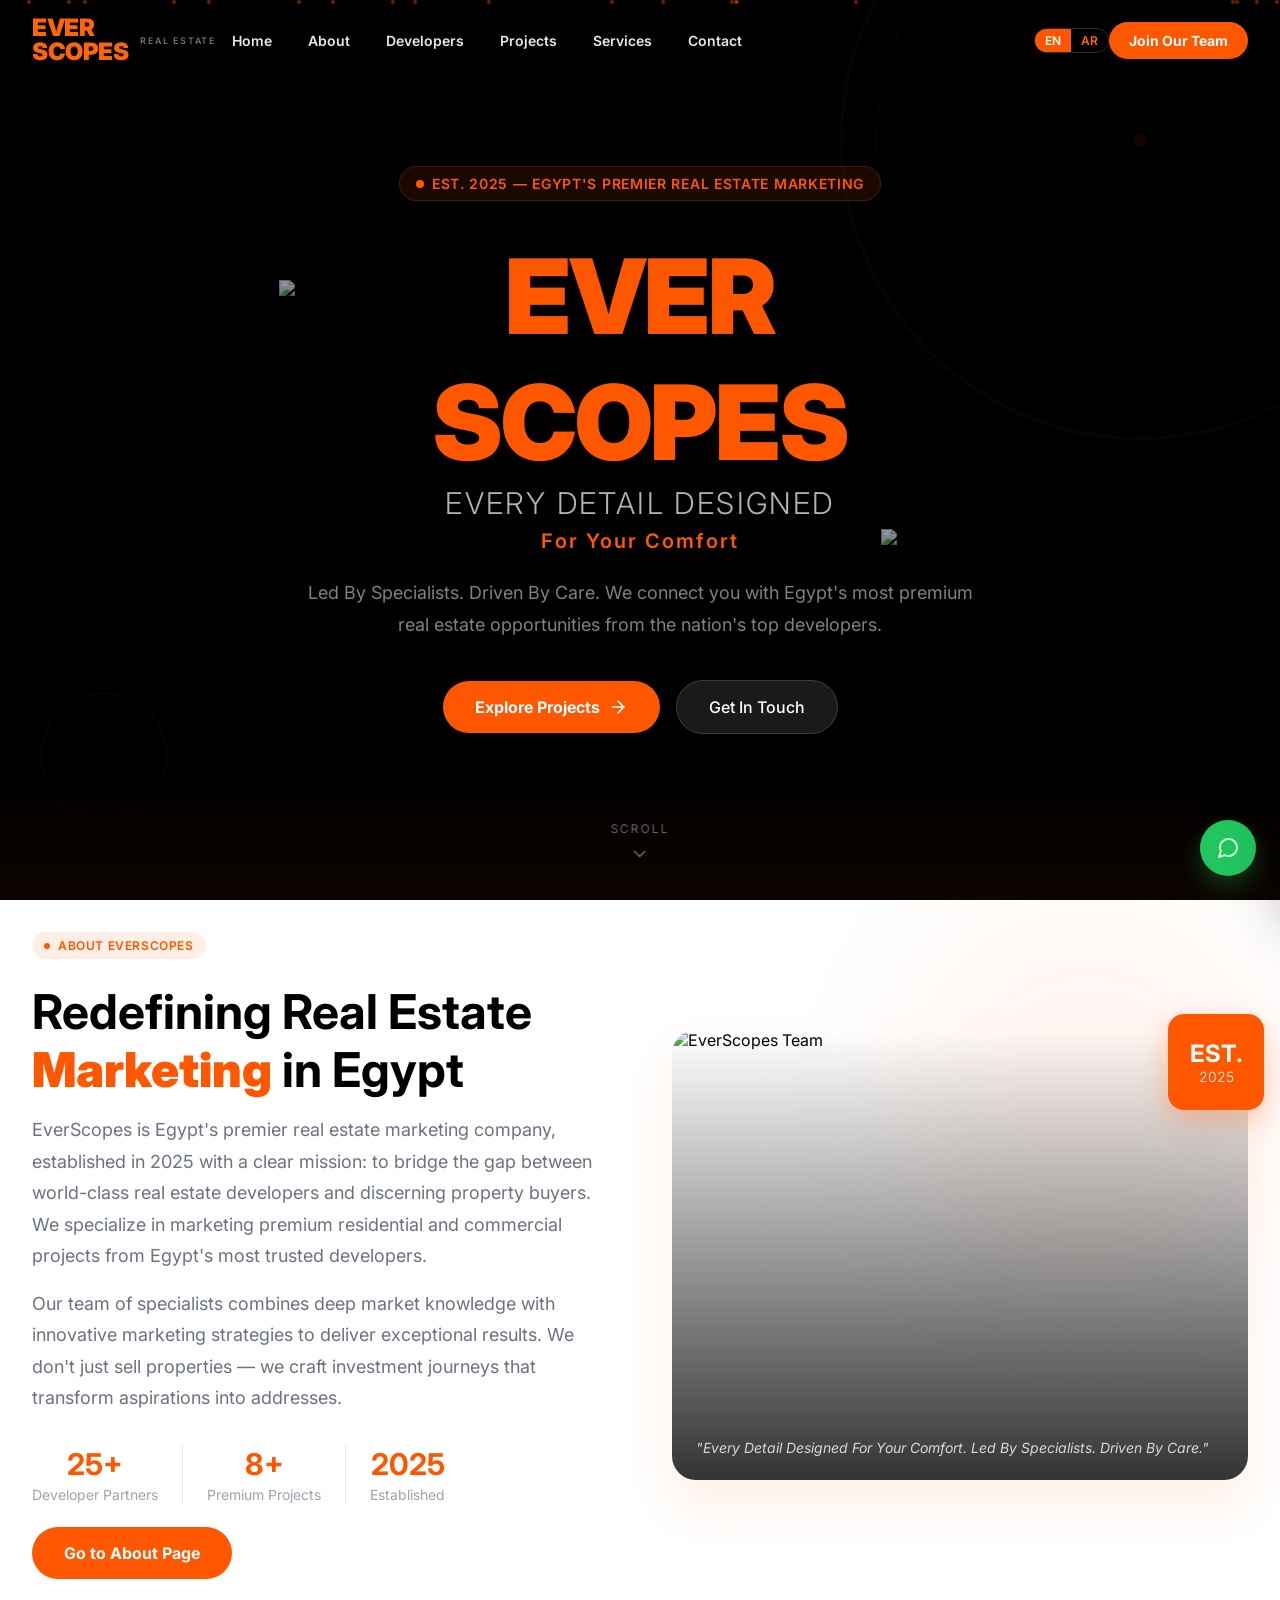
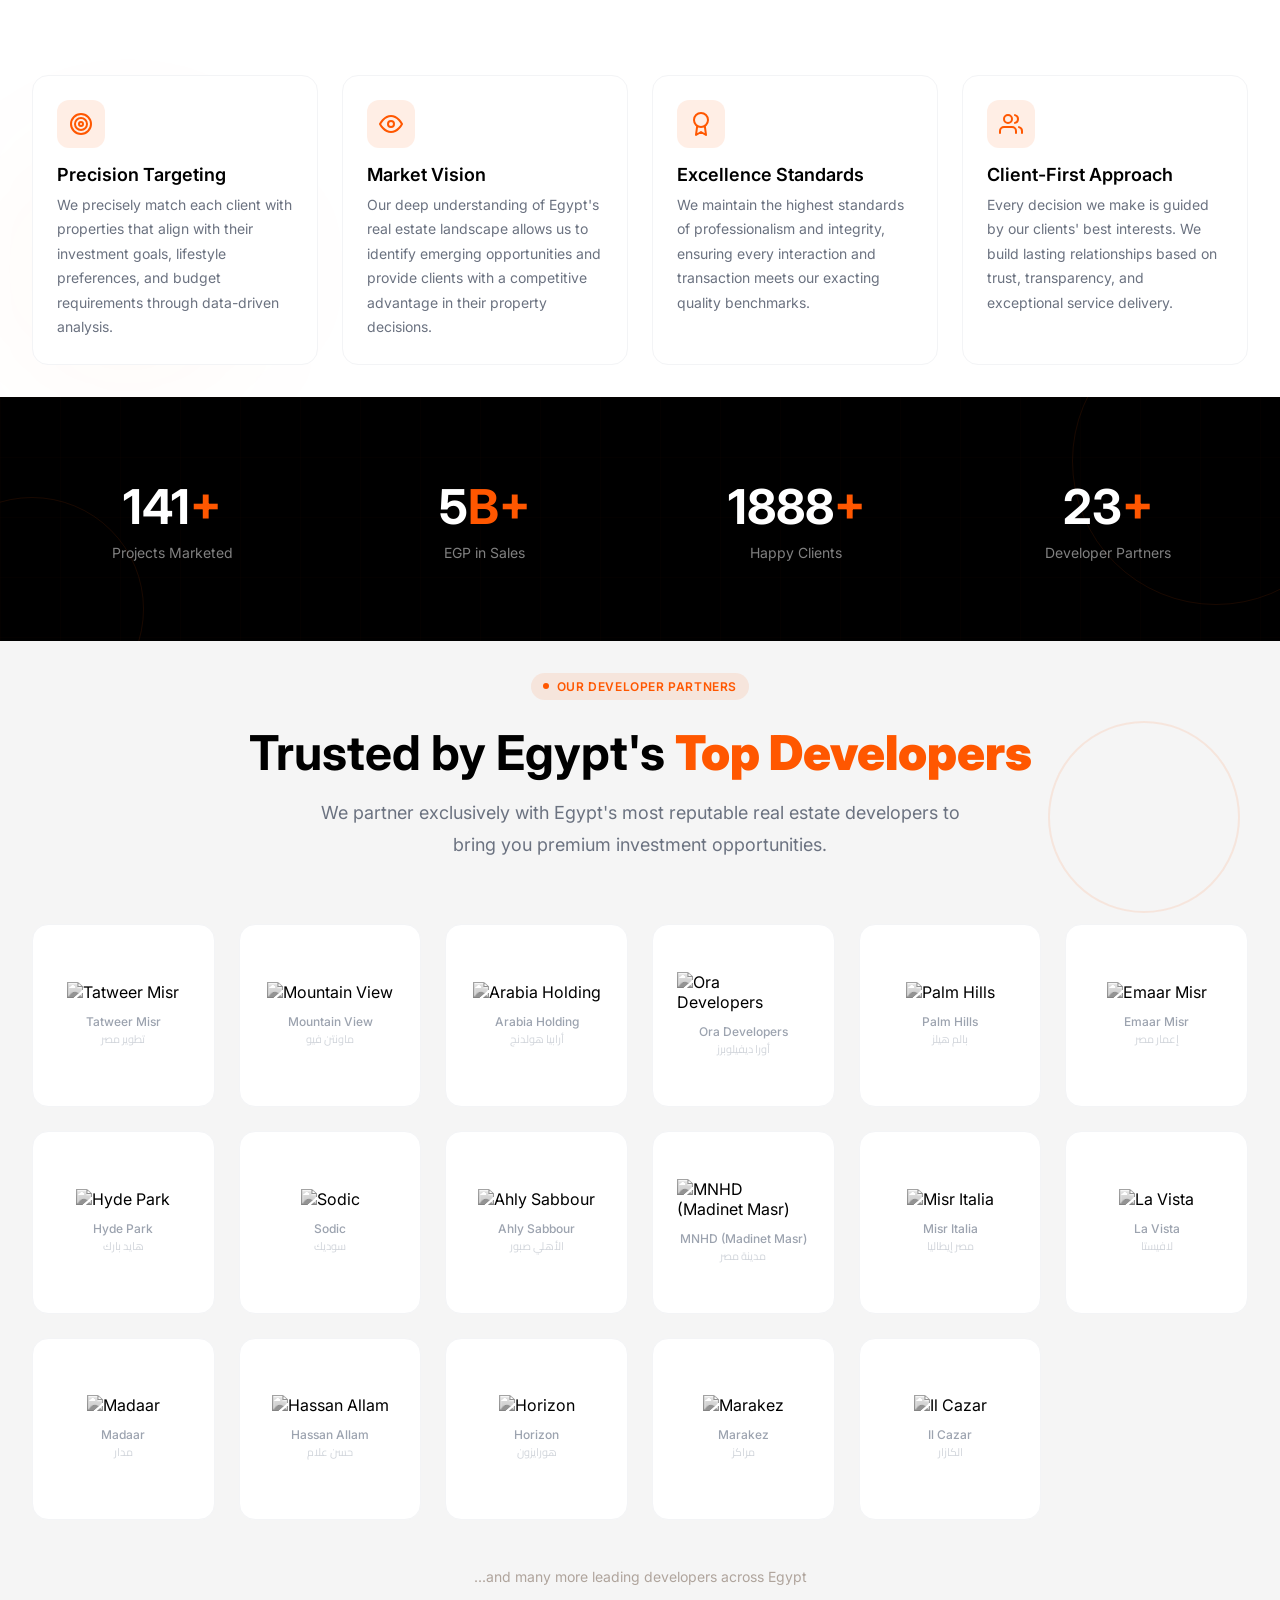
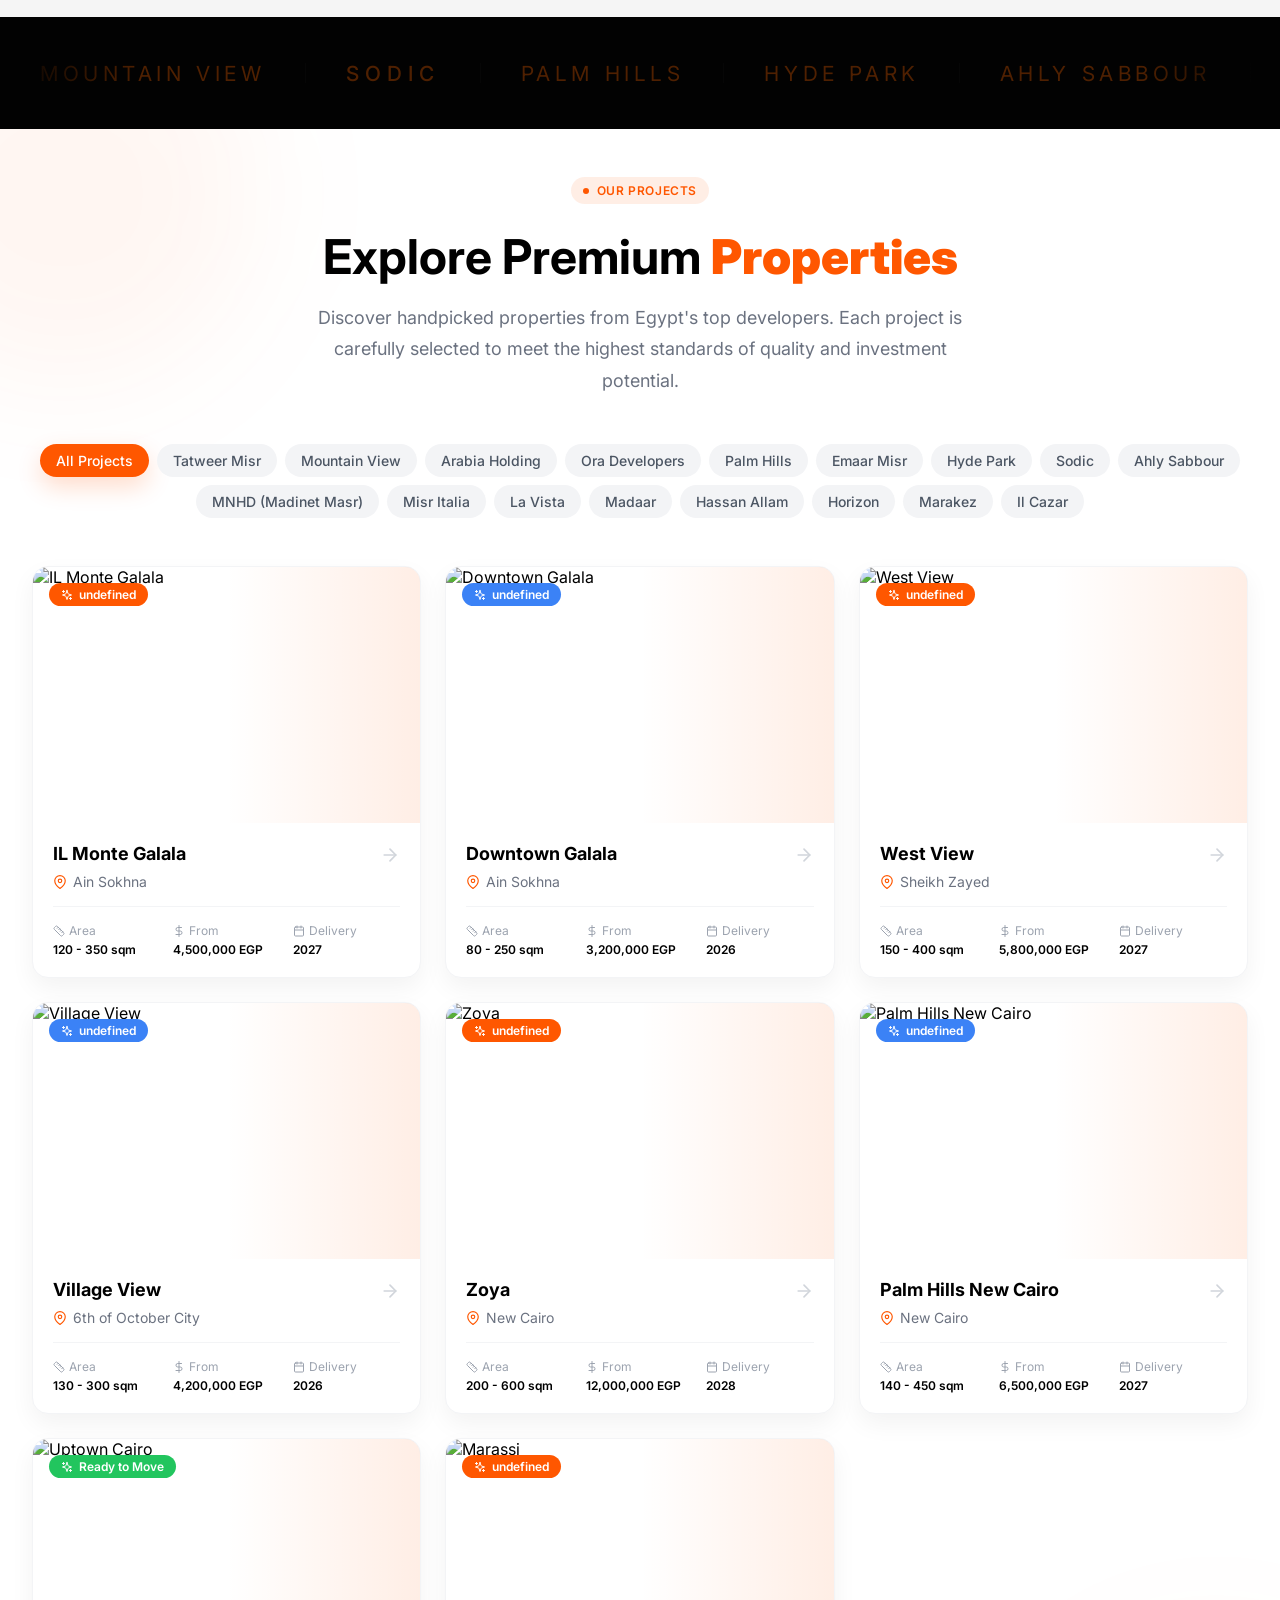
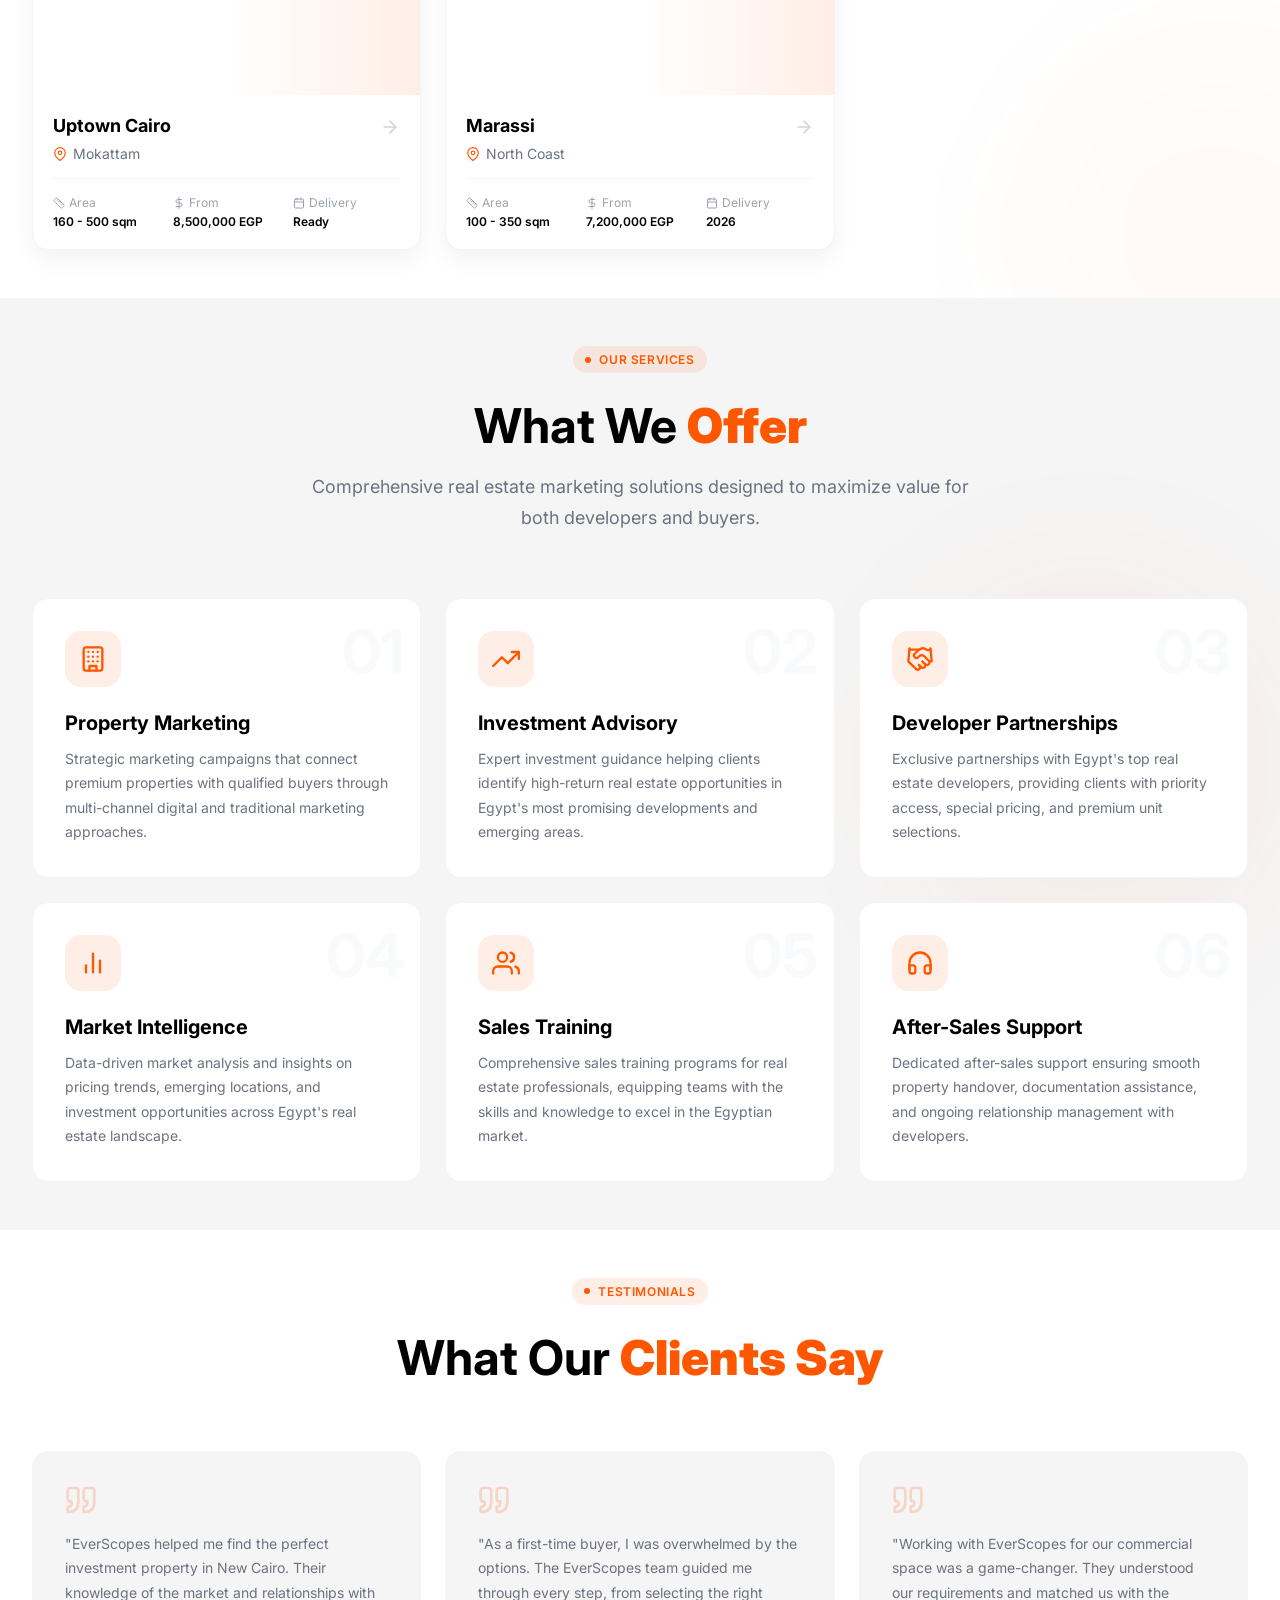
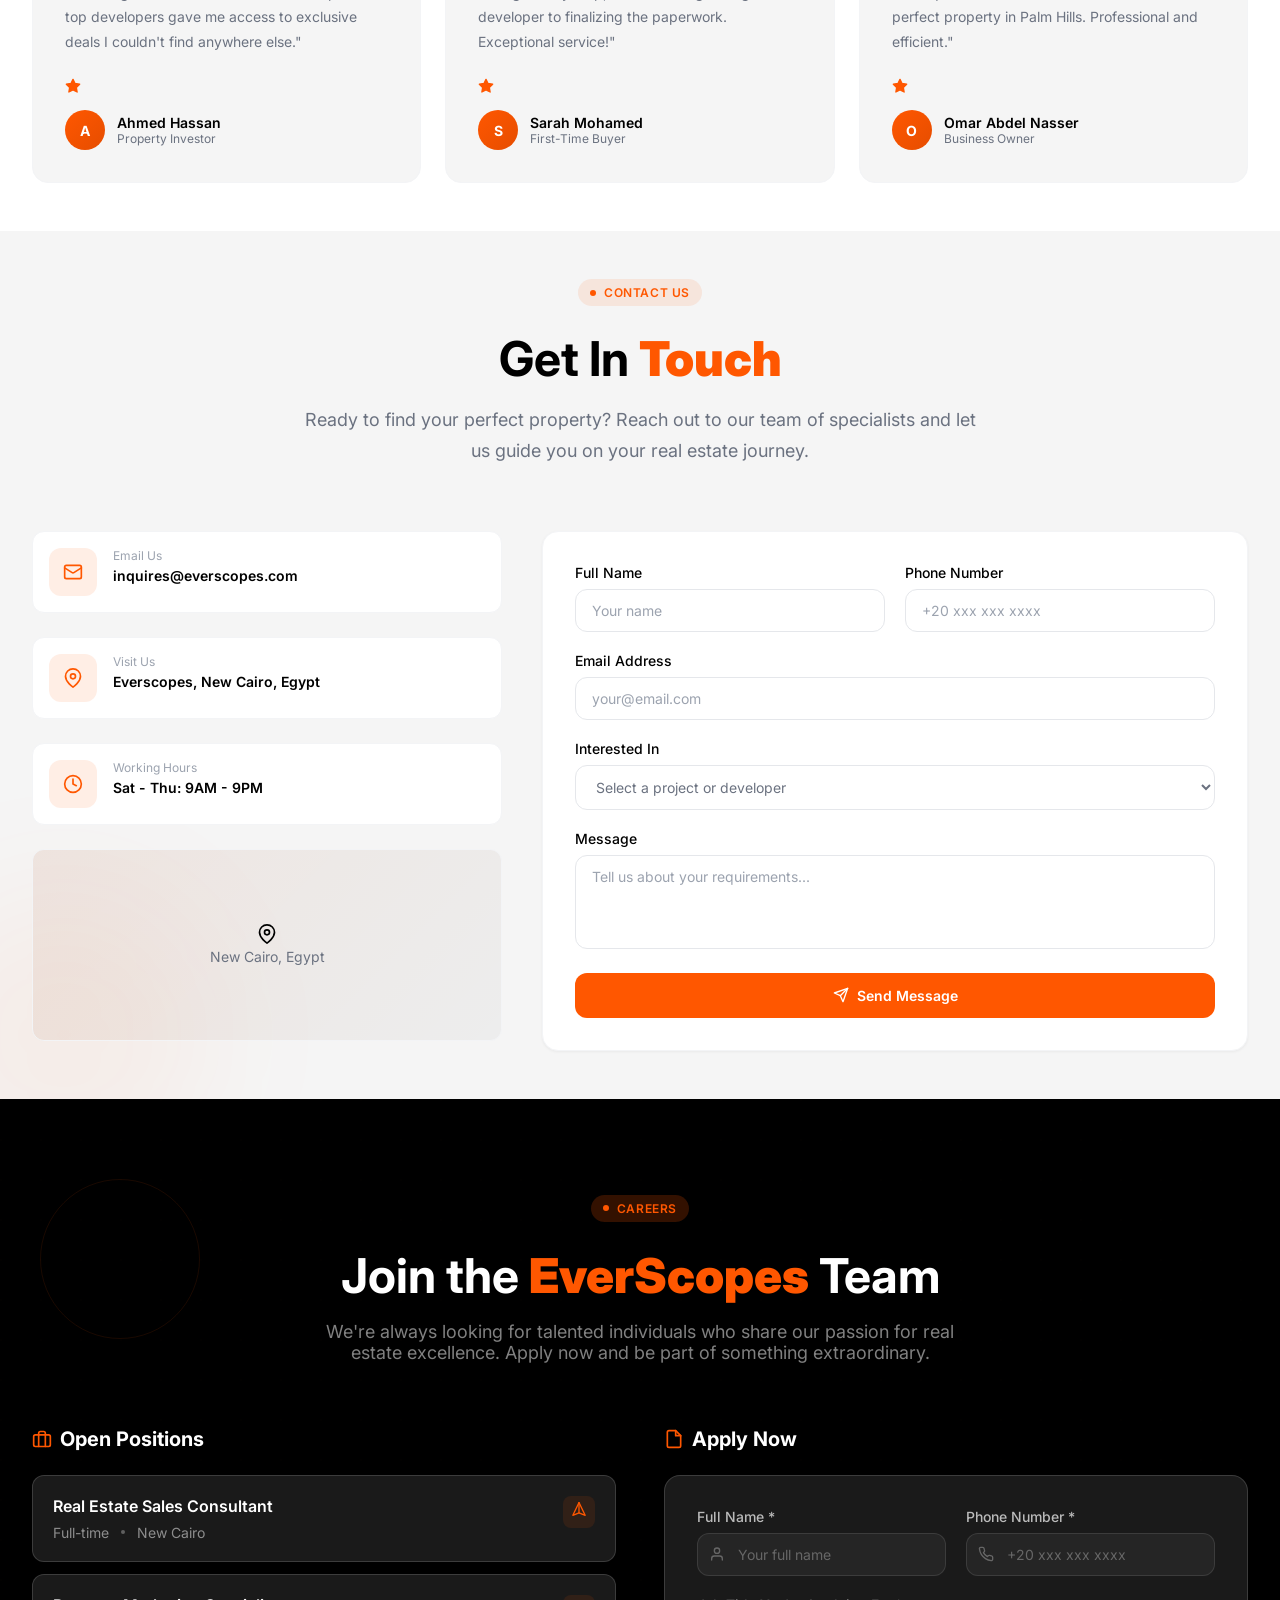
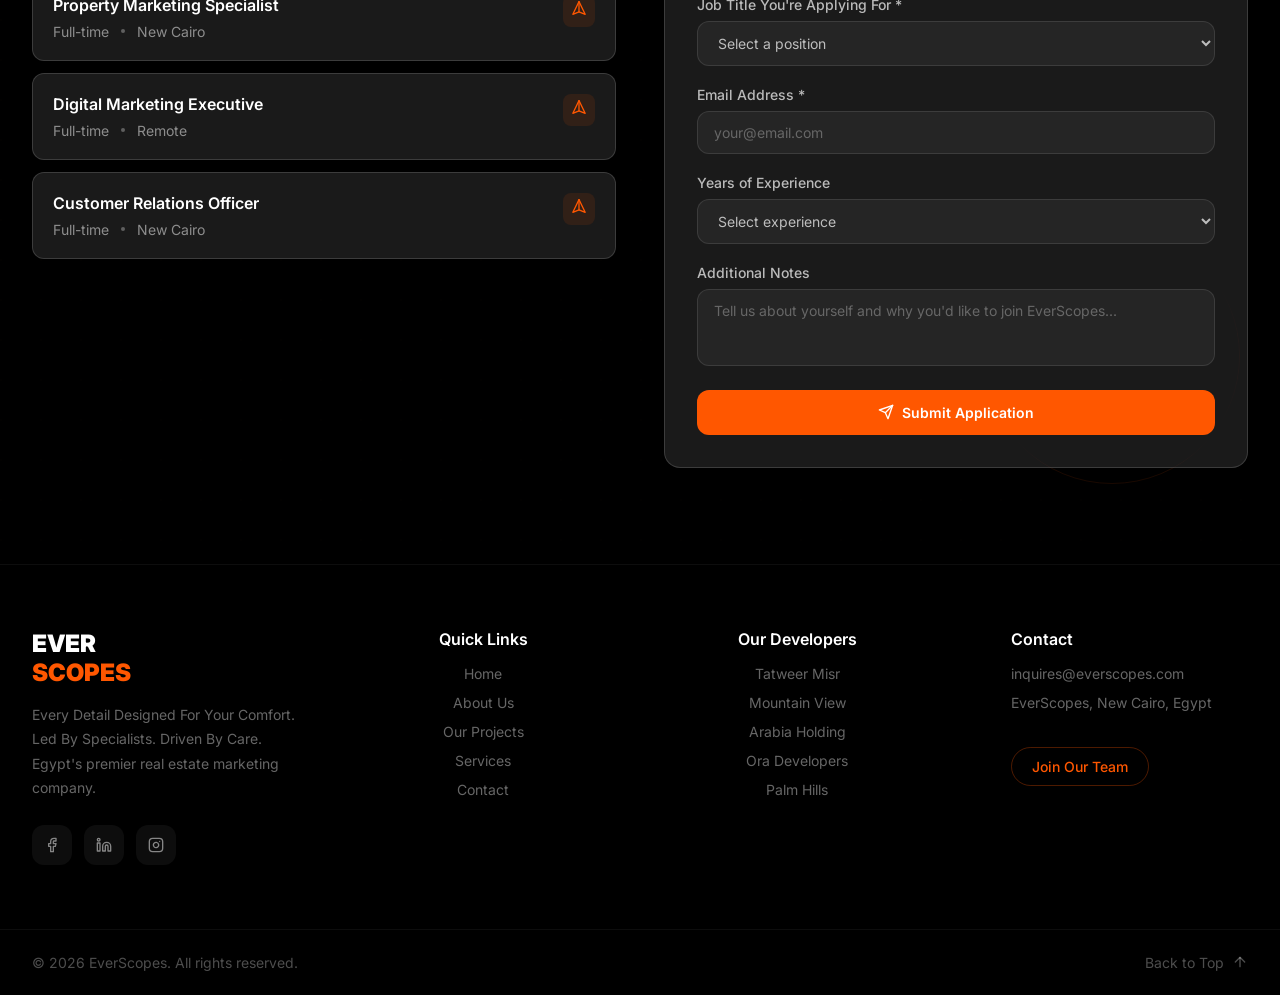
==== commit c136b442: "Update index.html" ====
--- a/index.html
+++ b/index.html
@@ -114,6 +114,14 @@
           <span class="hero-tagline-dot"></span>
           <span class="hero-tagline-text" data-i18n="hero_tagline">Est. 2025 — Egypt's Premier Real Estate Marketing</span>
         </div>
+
+
+
+         <div class="cube" style="top: 20%; left: 1%;"><img src="https://z-cdn-media.chatglm.cn/files/e8b29a55-7616-4655-b8b1-98bb65e1391b.png?auth_key=1882717688-263d2fe5270a4b43b865732bde6ffa7b-0-c100c6a672309a8068e148e91fac5acf" alt="3D Element"></div>
+        <div class="cube" style="bottom: 15%; right: 1%; animation-delay: -5s;"><img src="https://z-cdn-media.chatglm.cn/files/e8b29a55-7616-4655-b8b1-98bb65e1391b.png?auth_key=1882717688-263d2fe5270a4b43b865732bde6ffa7b-0-c100c6a672309a8068e148e91fac5acf" alt="3D Element"></div>
+
+
+        
 
         <div class="hero-branding">
           <h1 class="hero-logo-text">
--- a/style.css
+++ b/style.css
@@ -61,6 +61,34 @@
   -webkit-backdrop-filter: blur(20px);
   border: 1px solid rgba(255,87,0,0.2);
 }
+
+
+
+
+
+
+/* 3D Floating Cubes in Hero (Visual Identity Elements) */
+        .cube {
+            position: absolute;
+            transform-style: preserve-3d;
+            opacity: 0.6;
+        }
+        .cube img {
+            width: 120px;
+            height: 120px;
+            object-fit: contain;
+            animation: spin 15s linear infinite;
+            filter: drop-shadow(0 0 15px var(--es-accent));
+        }
+        @keyframes spin {
+            from { transform: rotateY(0deg) rotateX(0deg); }
+            to { transform: rotateY(360deg) rotateX(360deg); }
+        }
+
+
+
+
+
 
 /* ============================================
    NAVBAR
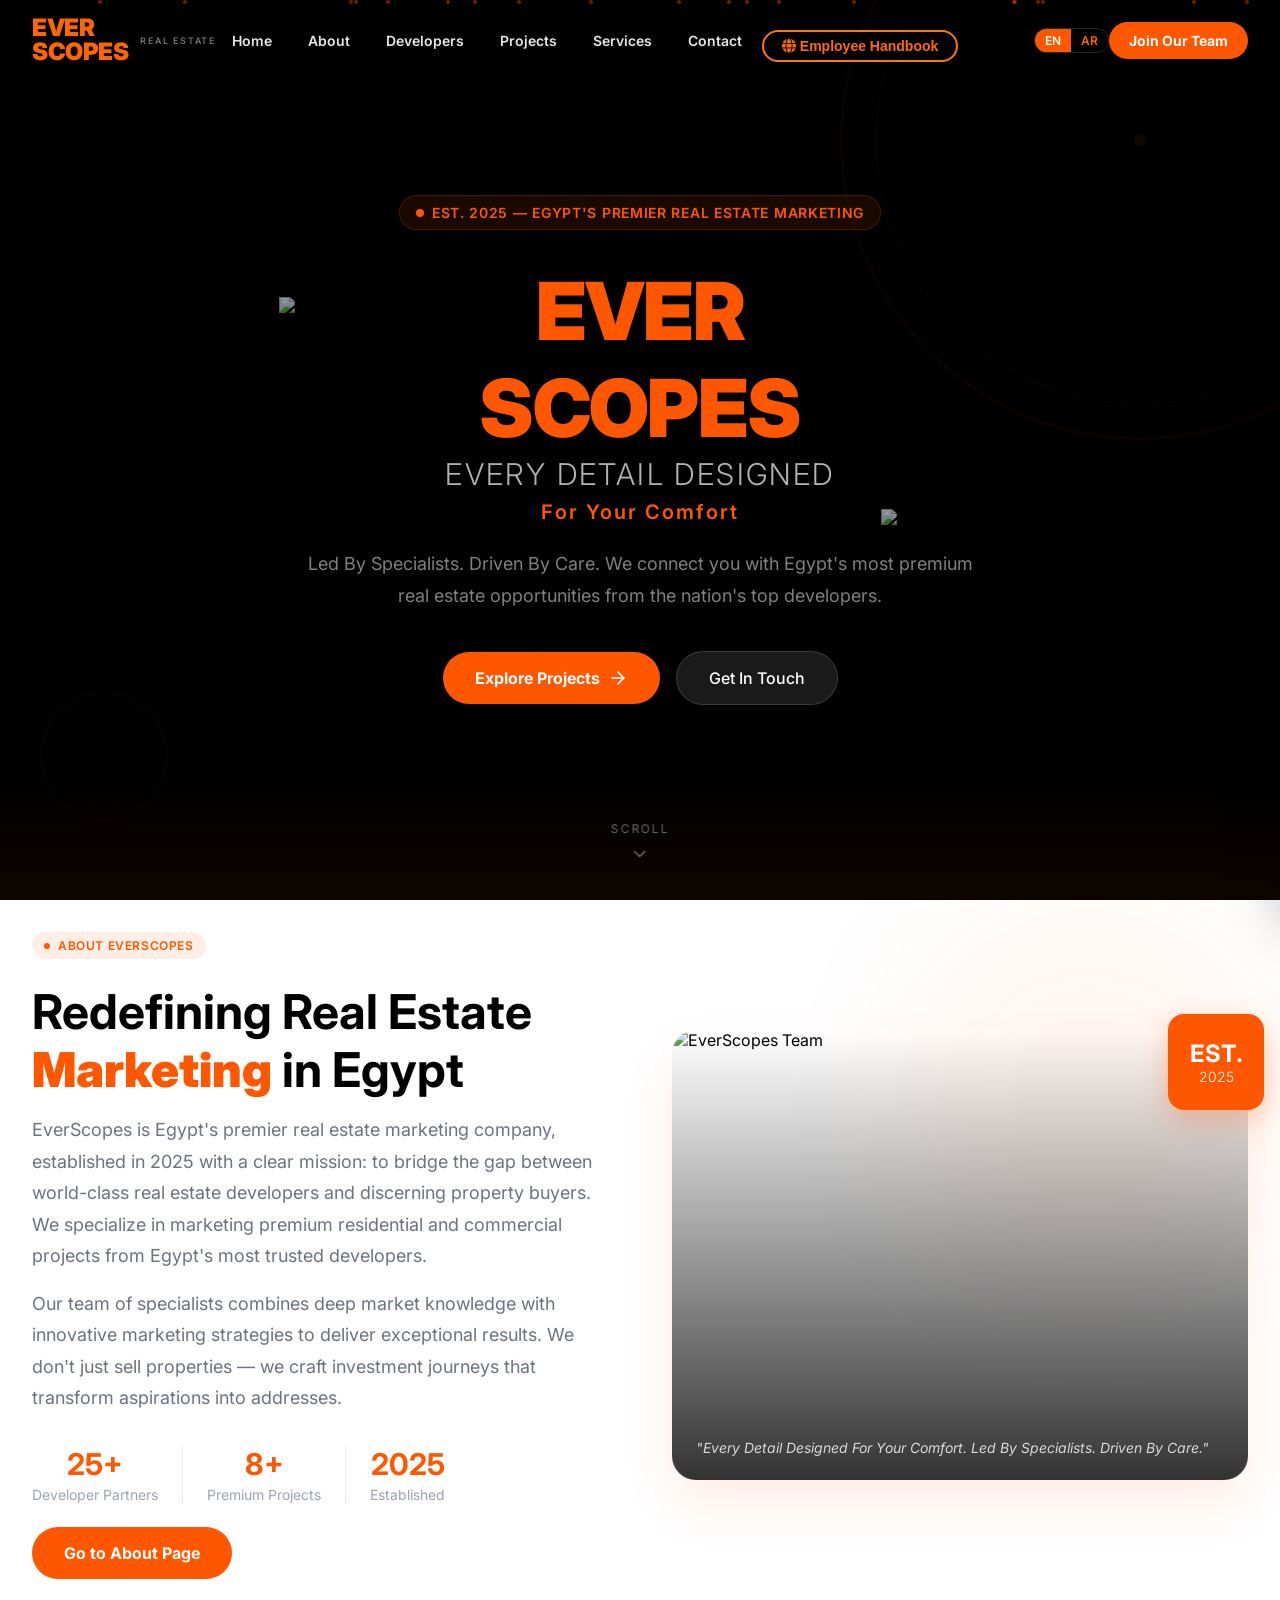
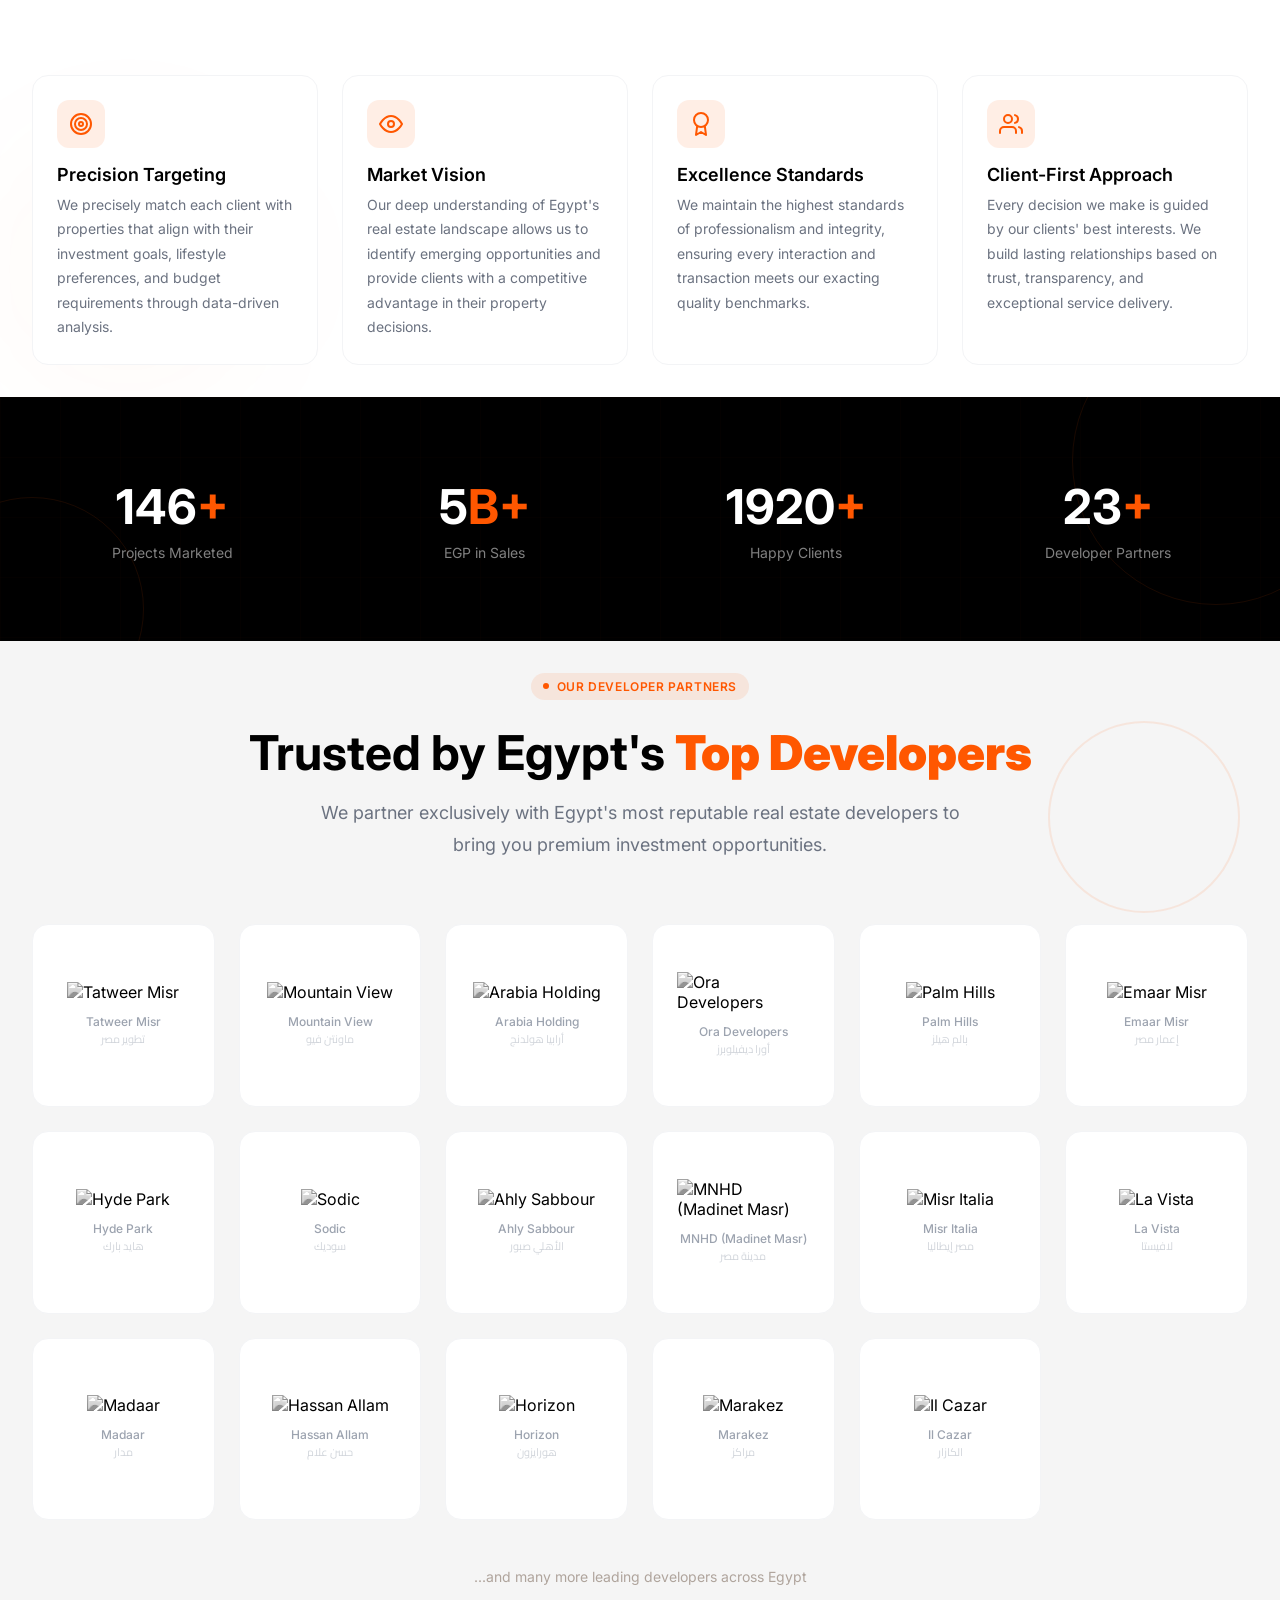
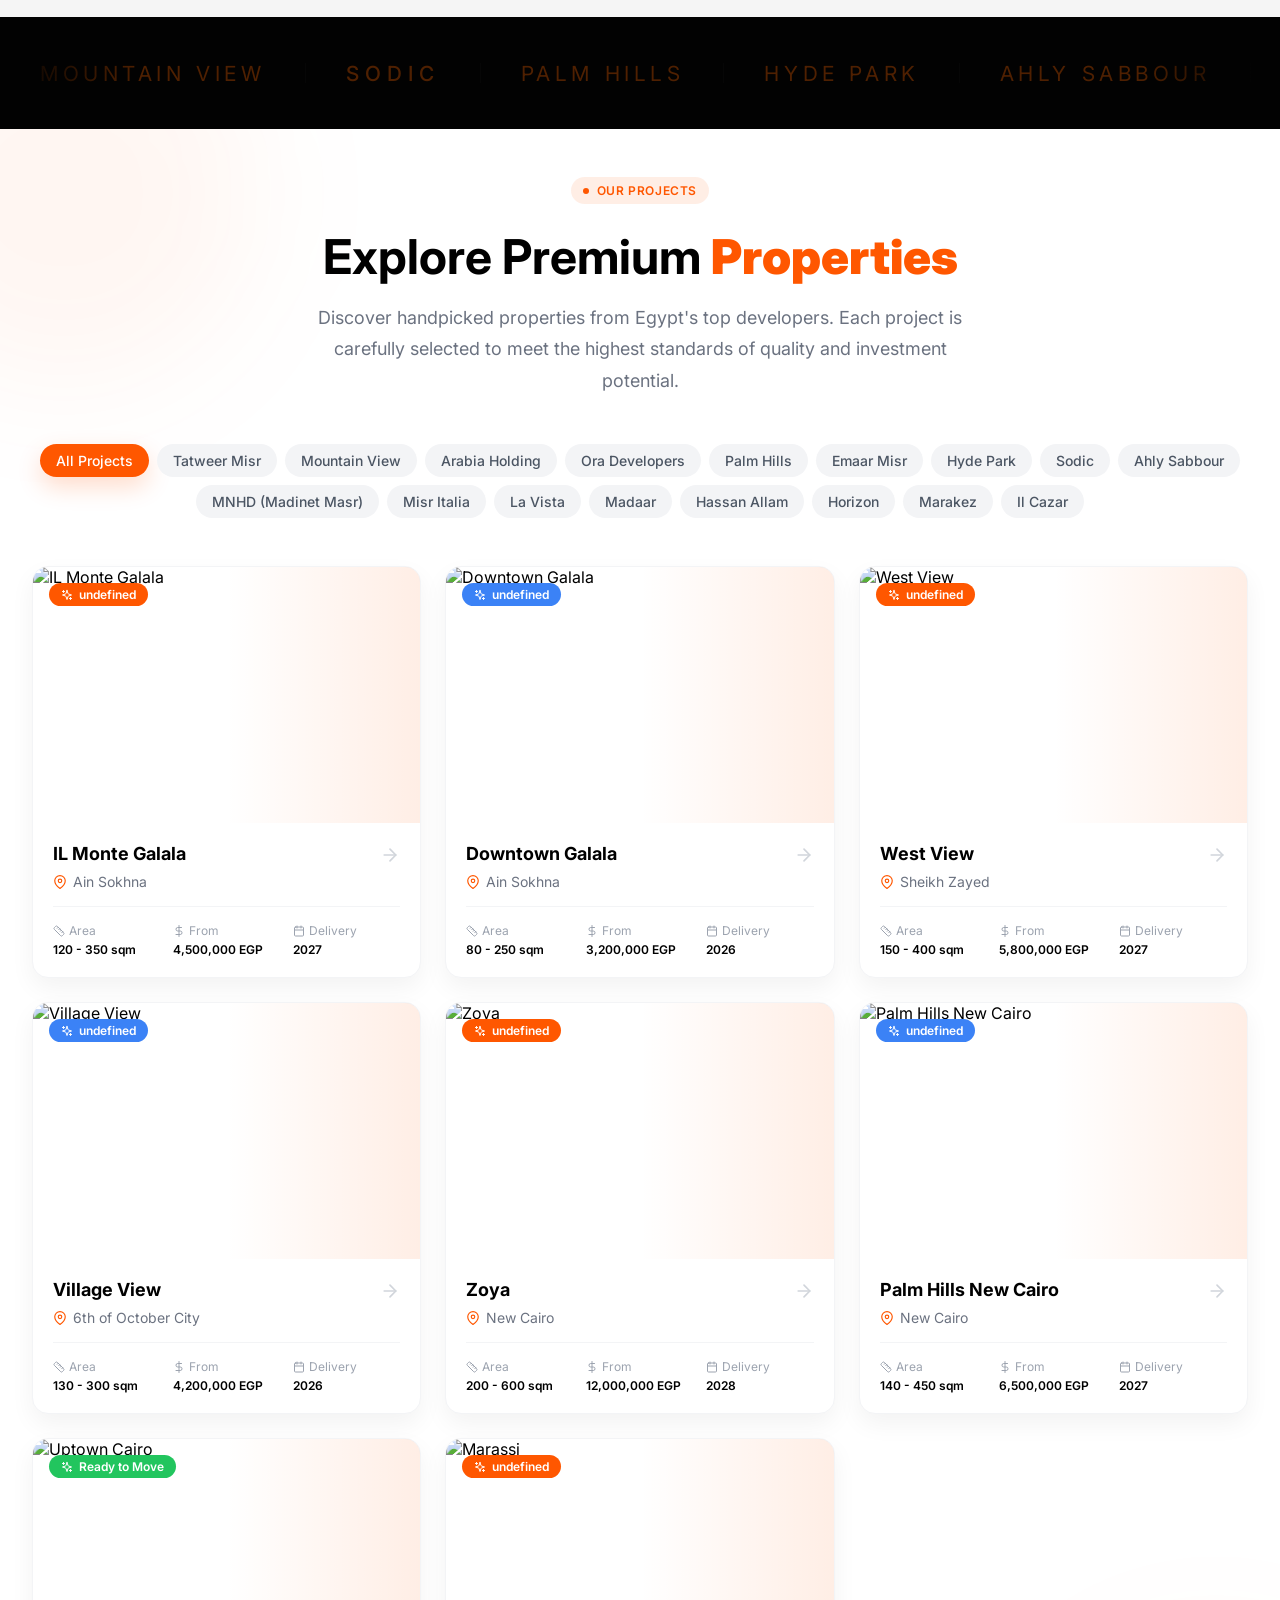
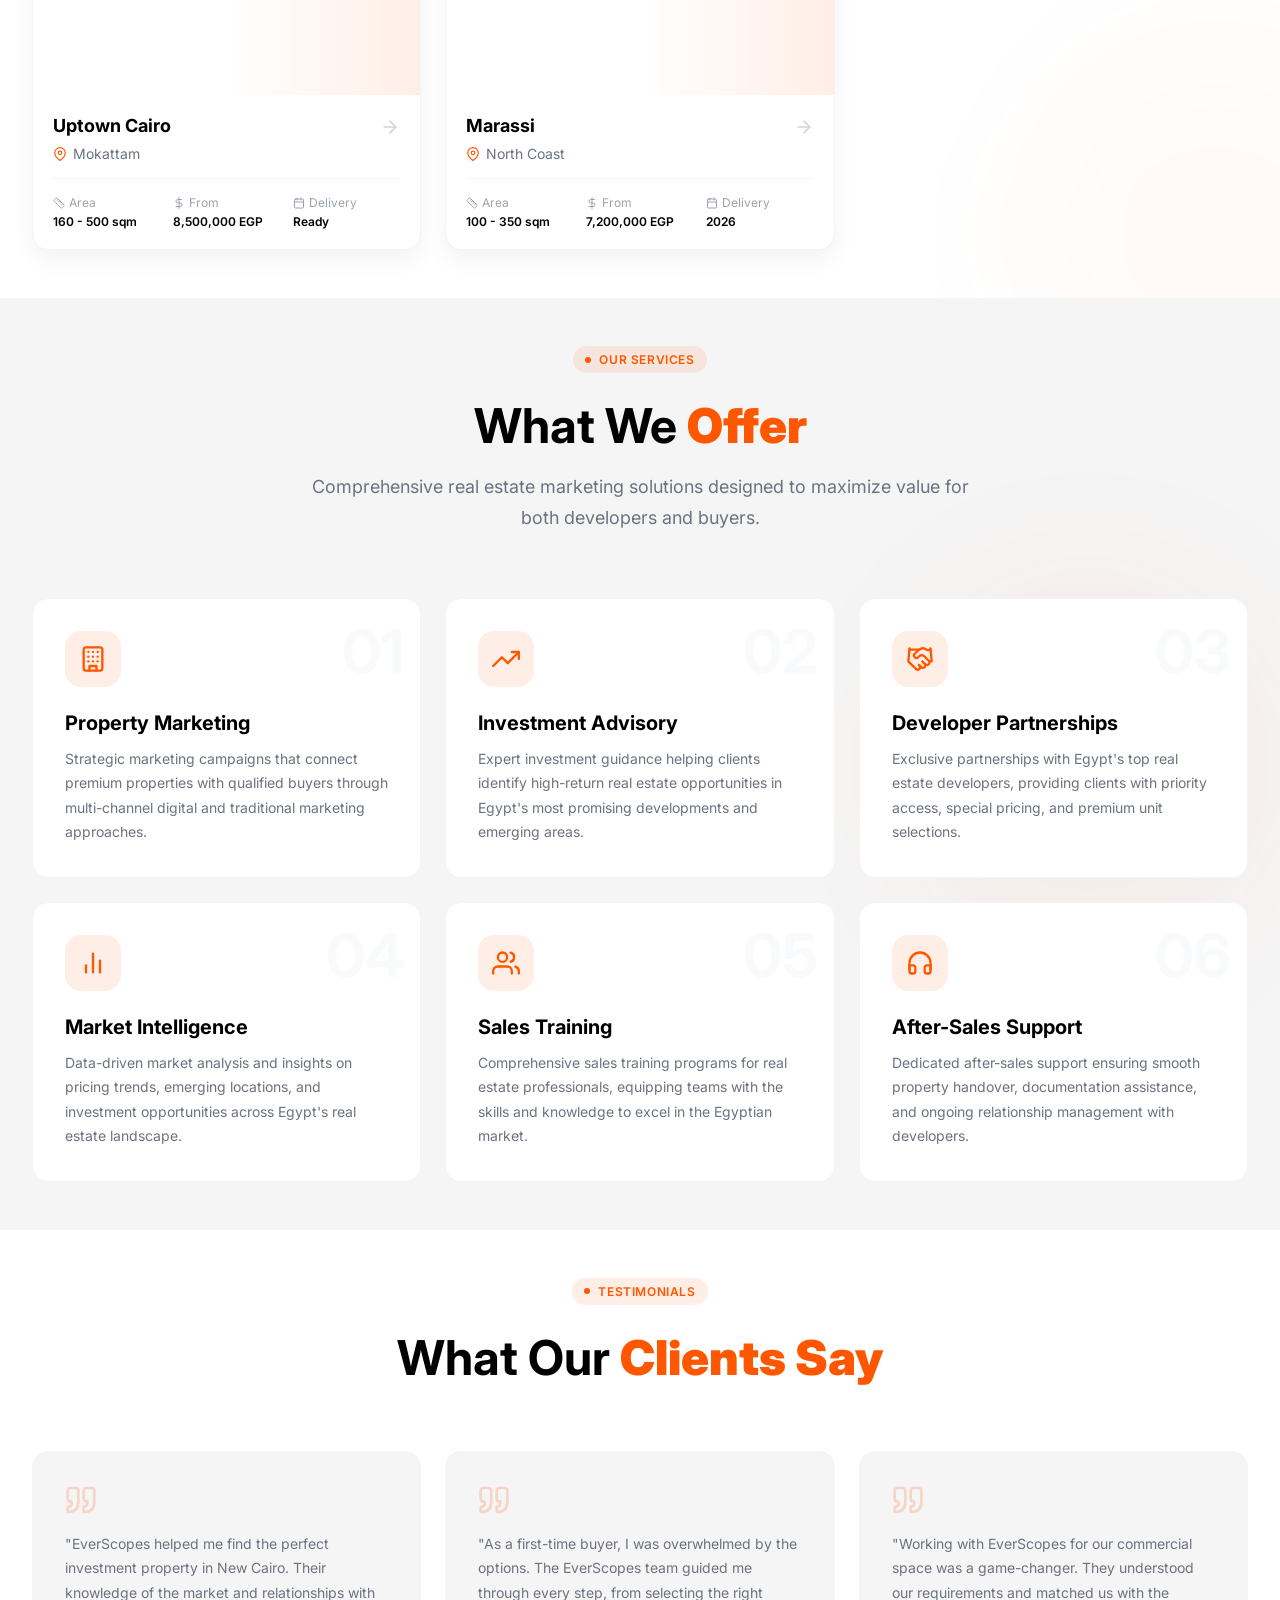
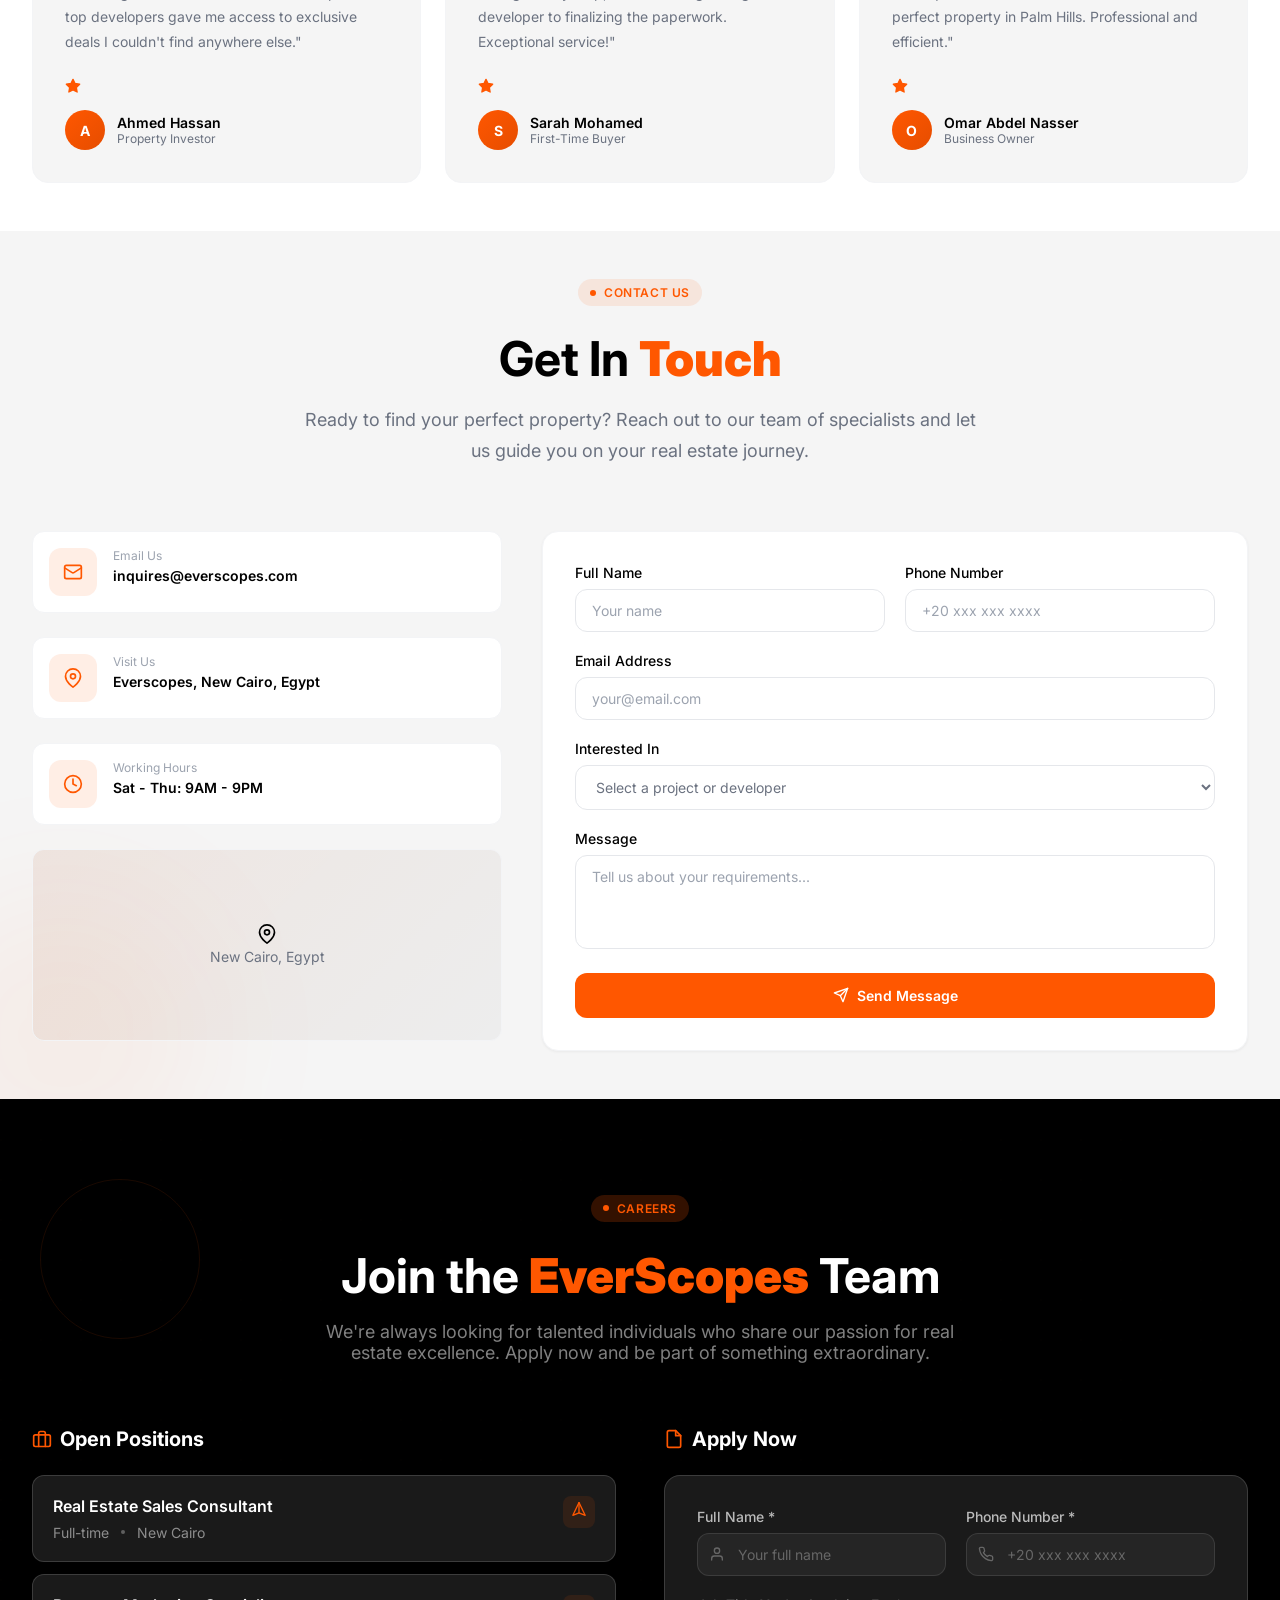
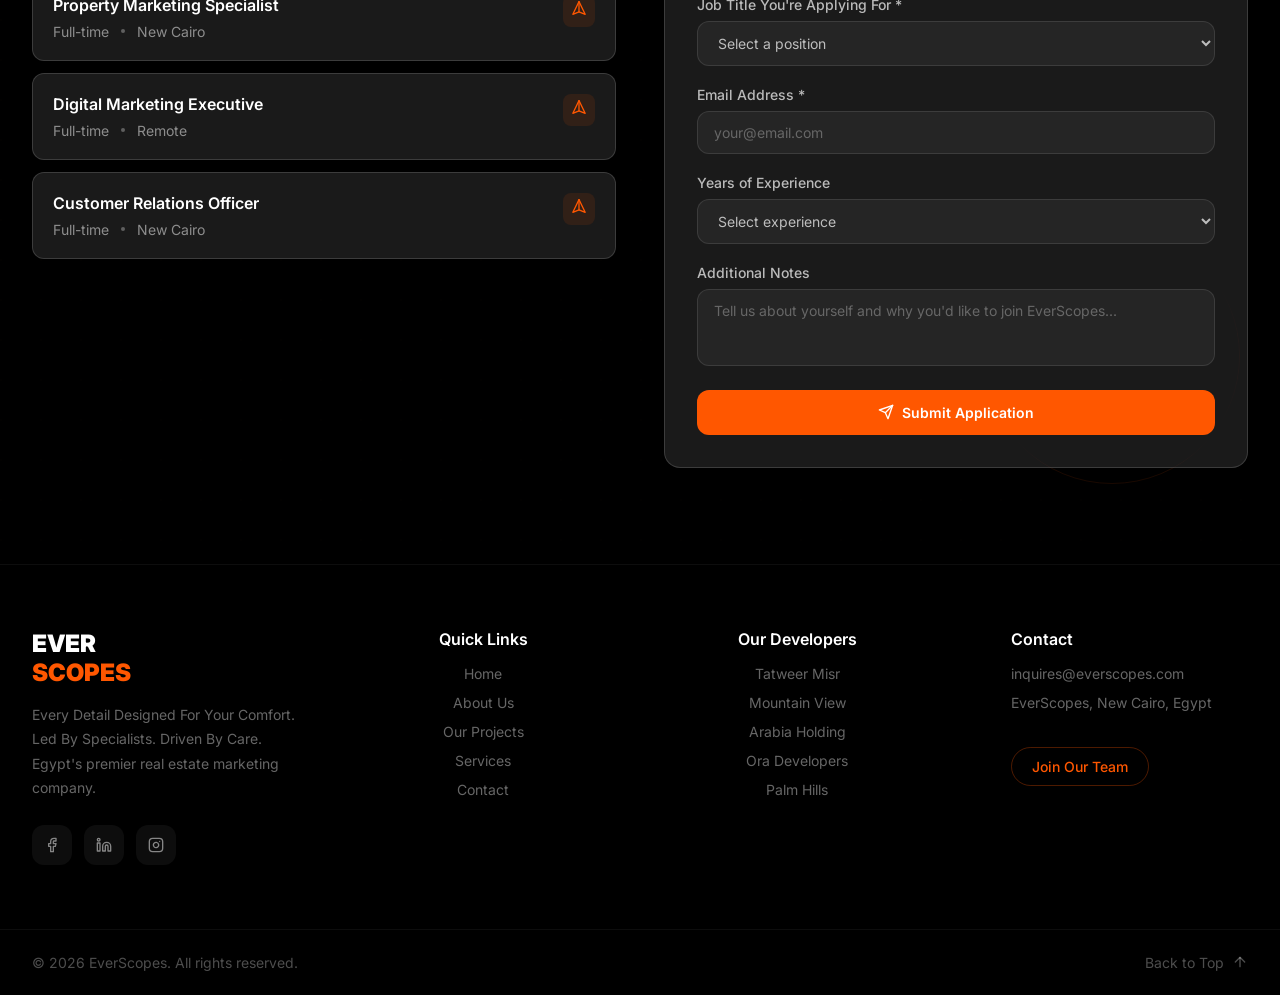
==== commit 0dbf985a: "Update index.html" ====
--- a/index.html
+++ b/index.html
@@ -49,6 +49,34 @@
         <button class="nav-link" onclick="scrollToSection('services')" data-i18n="nav_services">Services</button>
         <button class="nav-link" onclick="scrollToSection('contact')" data-i18n="nav_contact">Contact</button>
         
+
+
+
+        <div class="about-stat-value">
+  <link rel="stylesheet" href="https://cdnjs.cloudflare.com/ajax/libs/font-awesome/6.4.0/css/all.min.css">
+
+  <style>
+    .btn-orange-lang {
+      align-items: center; gap: 10px; padding: 6px 18px;
+      color: #ff6b00; border: 2px solid #ff7711; border-radius: 20px;
+      font-family: sans-serif; font-size: 14px; font-weight: bold; cursor: pointer;
+      transition: all 0.3s ease; text-decoration: none;
+    }
+    .btn-orange-lang:hover { background: #e65c007c; border-color: #ff660067; transform: scale(1.02); }
+    .btn-orange-lang:active { background: #cc5200; transform: scale(0.98); }
+    .btn-orange-lang a { color: inherit; text-decoration: none; }
+  </style>
+
+  <a href="About\About.html" class="btn-orange-lang">
+    <i class="fas fa-globe"></i>
+    <span data-i18n="hero_cta3">Employee Handbook</span>
+  </a>
+</div>
+
+
+
+
+
       </div>
 
 
@@ -84,6 +112,36 @@
       <button class="mobile-link" onclick="scrollToSection('services'); closeMobileMenu();" data-i18n="nav_services">Services</button>
       <button class="mobile-link" onclick="scrollToSection('contact'); closeMobileMenu();" data-i18n="nav_contact">Contact</button>
       <button class="mobile-link" onclick="scrollToSection('careers'); closeMobileMenu();" data-i18n="nav_careers">Careers</button>
+      
+
+
+
+      <div class="about-stat-value">
+  <link rel="stylesheet" href="https://cdnjs.cloudflare.com/ajax/libs/font-awesome/6.4.0/css/all.min.css">
+
+  <style>
+    .btn-orange-lang {
+      align-items: center; gap: 10px; padding: 6px 18px;
+      color: #ff6b00; border: 2px solid #ff7711; border-radius: 20px;
+      font-family: sans-serif; font-size: 14px; font-weight: bold; cursor: pointer;
+      transition: all 0.3s ease; text-decoration: none;
+    }
+    .btn-orange-lang:hover { background: #e65c007c; border-color: #ff660067; transform: scale(1.02); }
+    .btn-orange-lang:active { background: #cc5200; transform: scale(0.98); }
+    .btn-orange-lang a { color: inherit; text-decoration: none; }
+  </style>
+
+  <a href="About\About.html" class="btn-orange-lang">
+    <i class="fas fa-globe"></i>
+    <span data-i18n="hero_cta3">Employee Handbook</span>
+  </a>
+</div>
+
+
+
+
+
+
     </div>
     <div style="margin-top:2rem; display:flex; gap:0.5rem;">
       <button class="lang-btn active" id="langEnMobile" onclick="setLang('en')">EN</button>
@@ -117,11 +175,13 @@
 
 
 
-         <div class="cube" style="top: 20%; left: 1%;"><img src="https://z-cdn-media.chatglm.cn/files/e8b29a55-7616-4655-b8b1-98bb65e1391b.png?auth_key=1882717688-263d2fe5270a4b43b865732bde6ffa7b-0-c100c6a672309a8068e148e91fac5acf" alt="3D Element"></div>
+
+      <div class="cube" style="top: 20%; left: 1%;"><img src="https://z-cdn-media.chatglm.cn/files/e8b29a55-7616-4655-b8b1-98bb65e1391b.png?auth_key=1882717688-263d2fe5270a4b43b865732bde6ffa7b-0-c100c6a672309a8068e148e91fac5acf" alt="3D Element"></div>
         <div class="cube" style="bottom: 15%; right: 1%; animation-delay: -5s;"><img src="https://z-cdn-media.chatglm.cn/files/e8b29a55-7616-4655-b8b1-98bb65e1391b.png?auth_key=1882717688-263d2fe5270a4b43b865732bde6ffa7b-0-c100c6a672309a8068e148e91fac5acf" alt="3D Element"></div>
 
 
-        
+
+
 
         <div class="hero-branding">
           <h1 class="hero-logo-text">
@@ -687,11 +747,18 @@
   </footer>
 
   <!-- ======== WHATSAPP BUTTON ======== -->
+
+<!--
+
   <a href="https://wa.me/201000000000?text=Hello%20EverScopes!%20I'm%20interested%20in%20your%20properties." target="_blank" rel="noopener noreferrer" class="whatsapp-btn" aria-label="Chat on WhatsApp">
     <span class="whatsapp-pulse"></span>
     <svg xmlns="http://www.w3.org/2000/svg" width="24" height="24" viewBox="0 0 24 24" fill="none" stroke="currentColor" stroke-width="2" stroke-linecap="round" stroke-linejoin="round"><path d="M21 11.5a8.38 8.38 0 0 1-.9 3.8 8.5 8.5 0 0 1-7.6 4.7 8.38 8.38 0 0 1-3.8-.9L3 21l1.9-5.7a8.38 8.38 0 0 1-.9-3.8 8.5 8.5 0 0 1 4.7-7.6 8.38 8.38 0 0 1 3.8-.9h.5a8.48 8.48 0 0 1 8 8v.5z"></path></svg>
   </a>
 
+
+  --->
+
+
   <!-- ======== PROJECT DETAIL MODAL ======== -->
   <div class="modal-backdrop" id="modalBackdrop" onclick="closeModal()"></div>
   <div class="modal" id="projectModal">
--- a/style.css
+++ b/style.css
@@ -319,7 +319,7 @@
     letter-spacing: -0.02em;
     font-weight: 900;
     padding-top: 0cqb;
-    font-size: 650%;
+    font-size: 500%;
   
 }
 .hero-tagline-main {
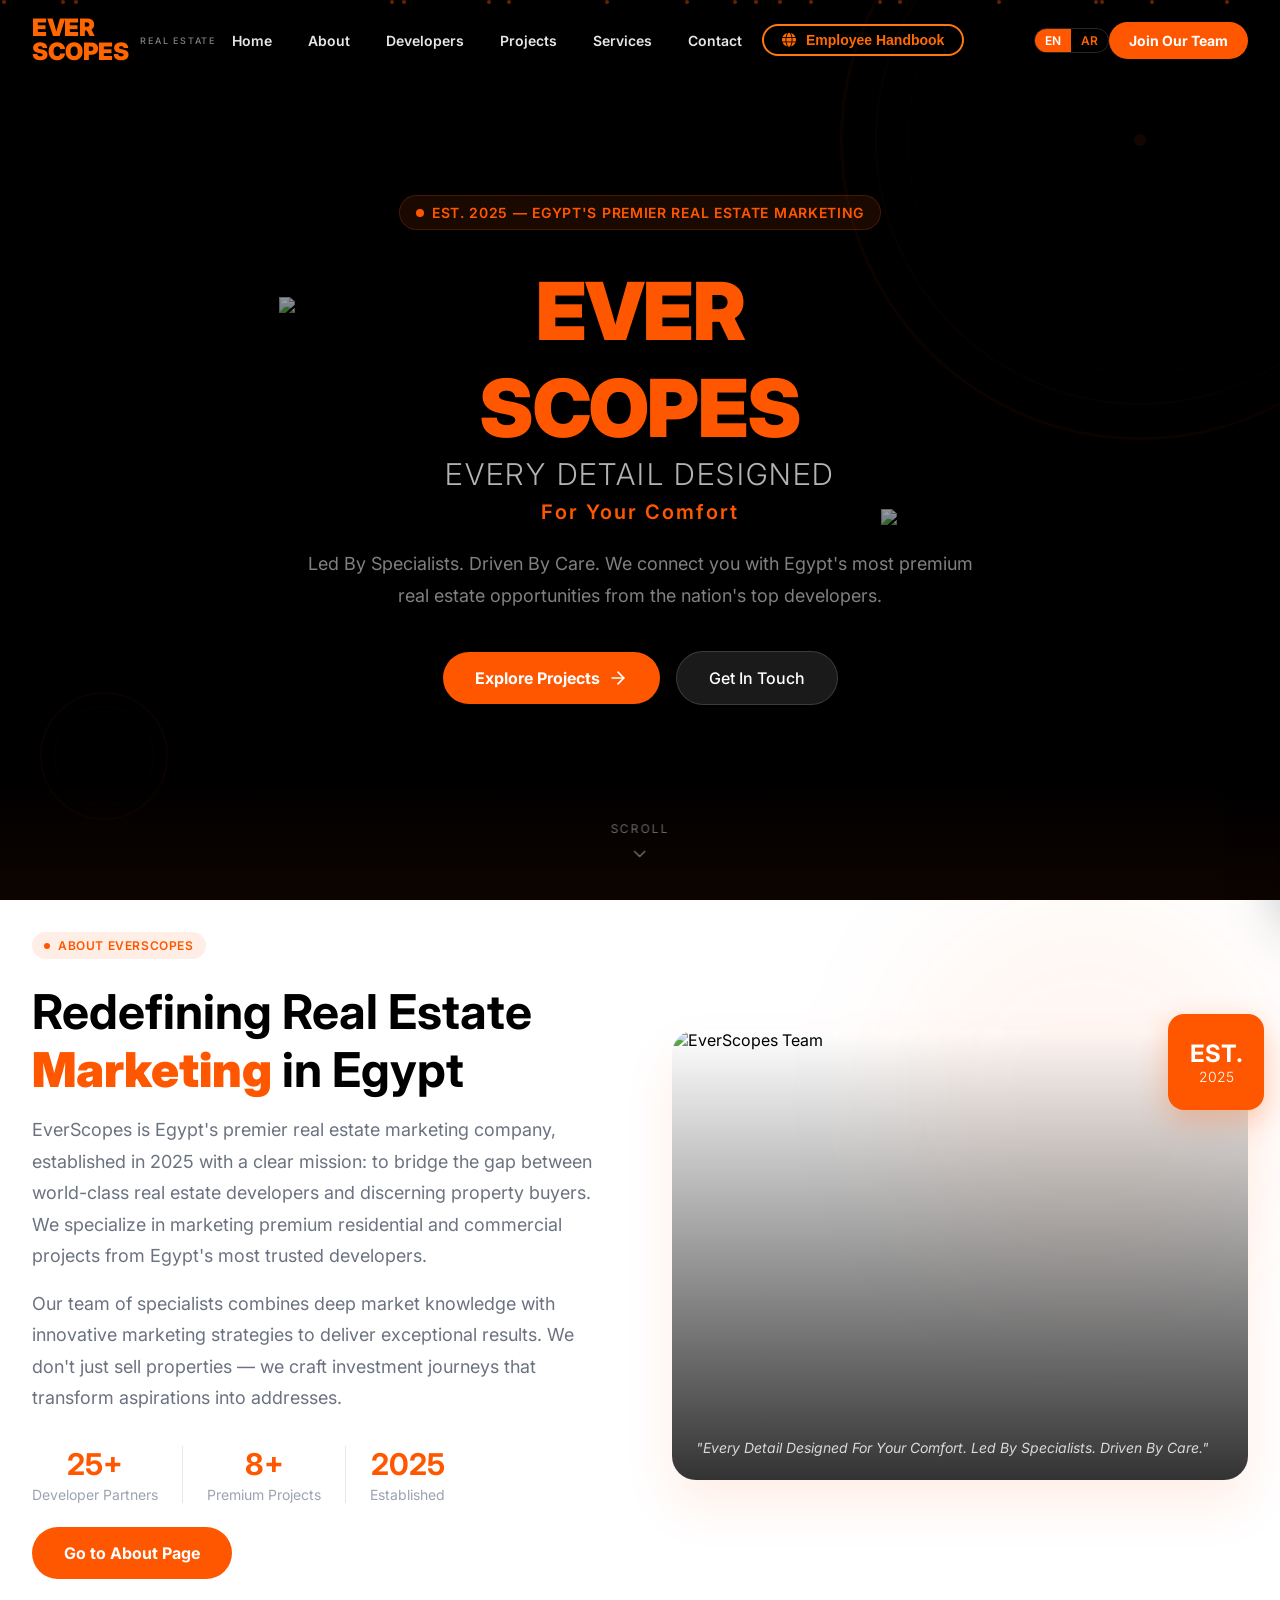
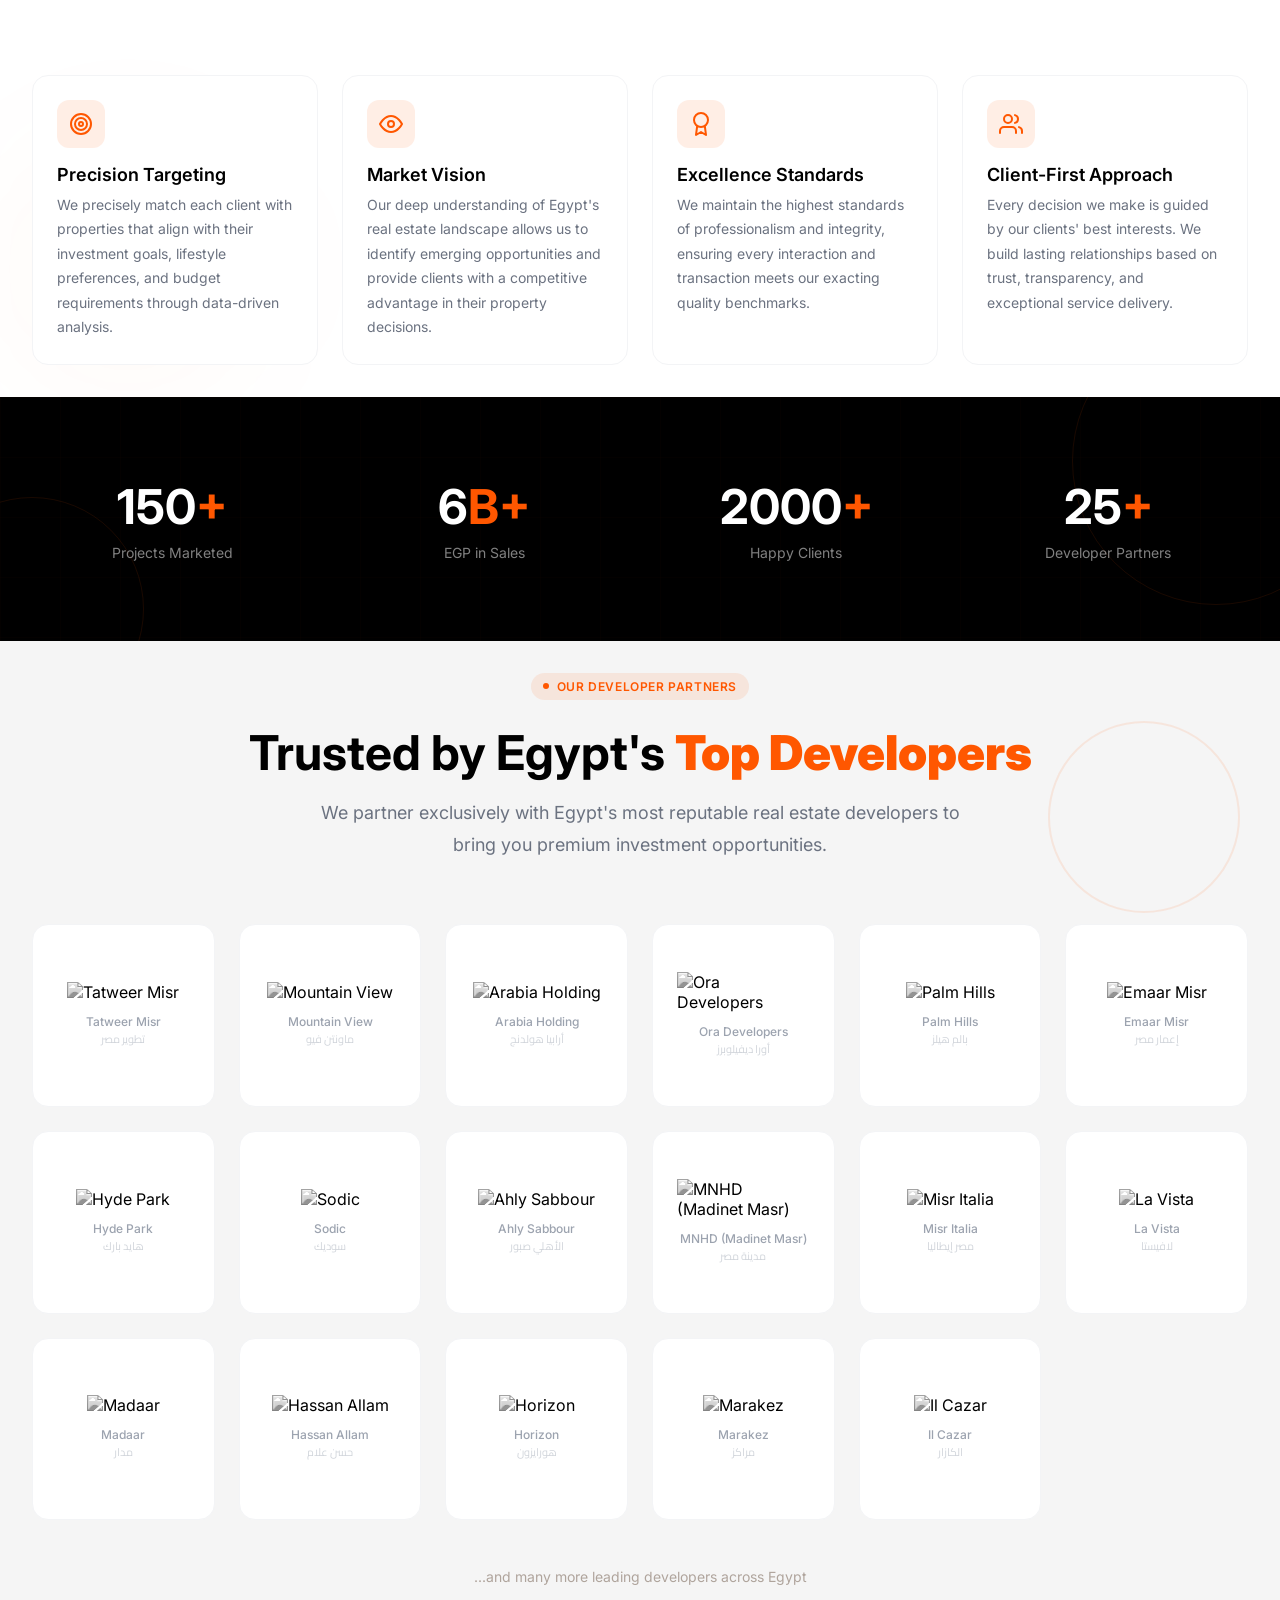
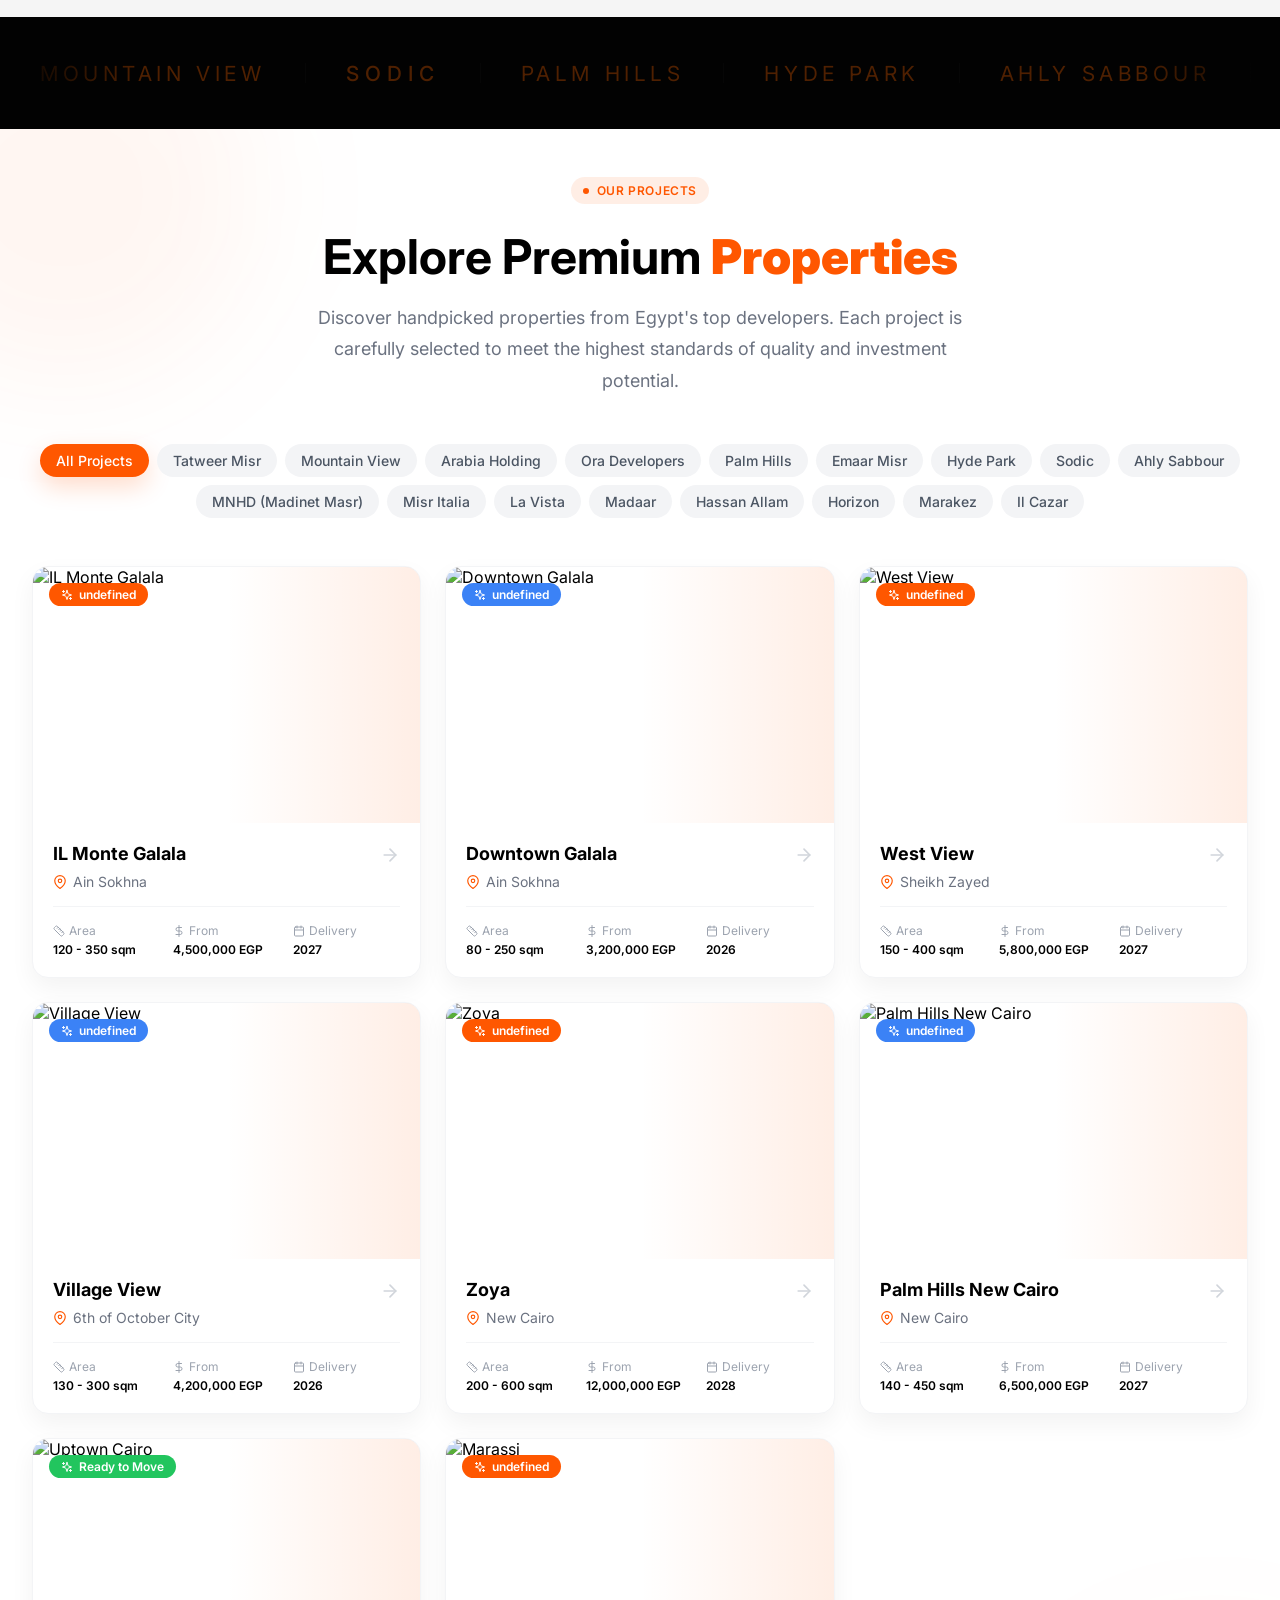
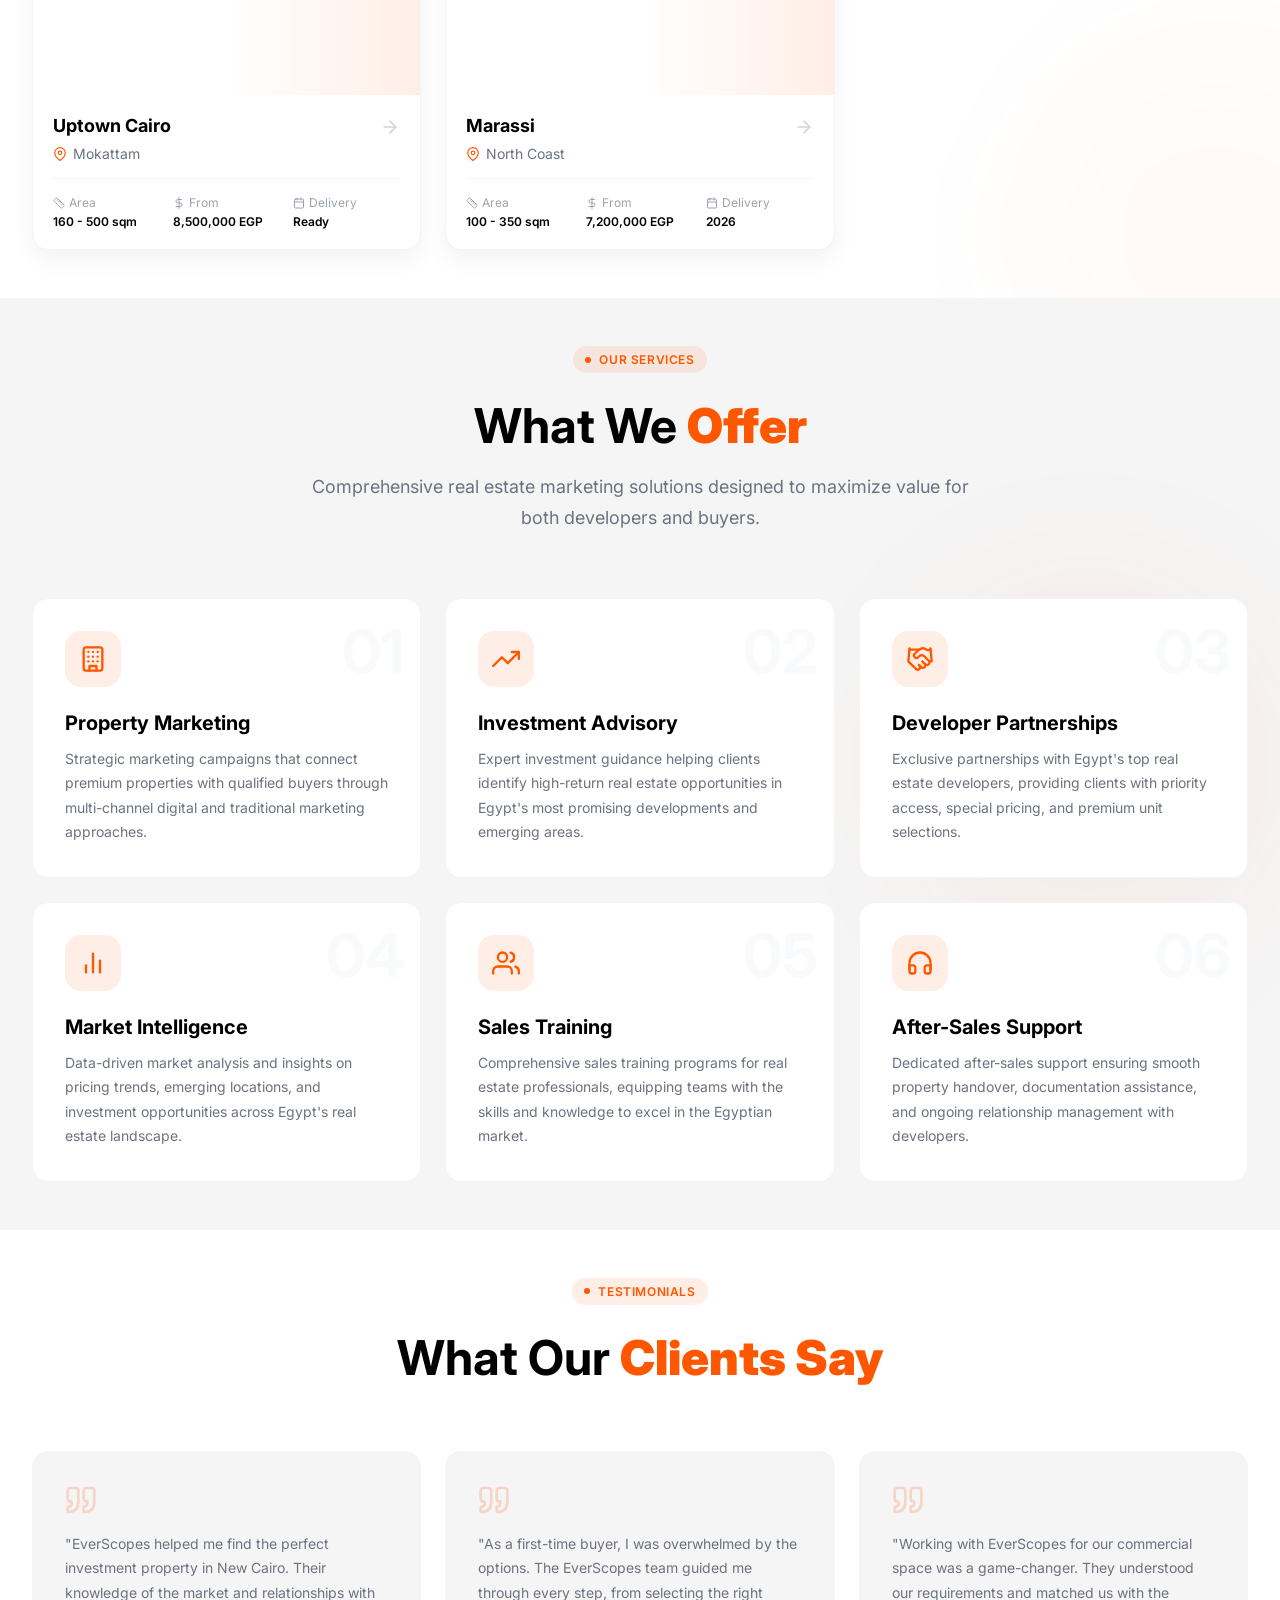
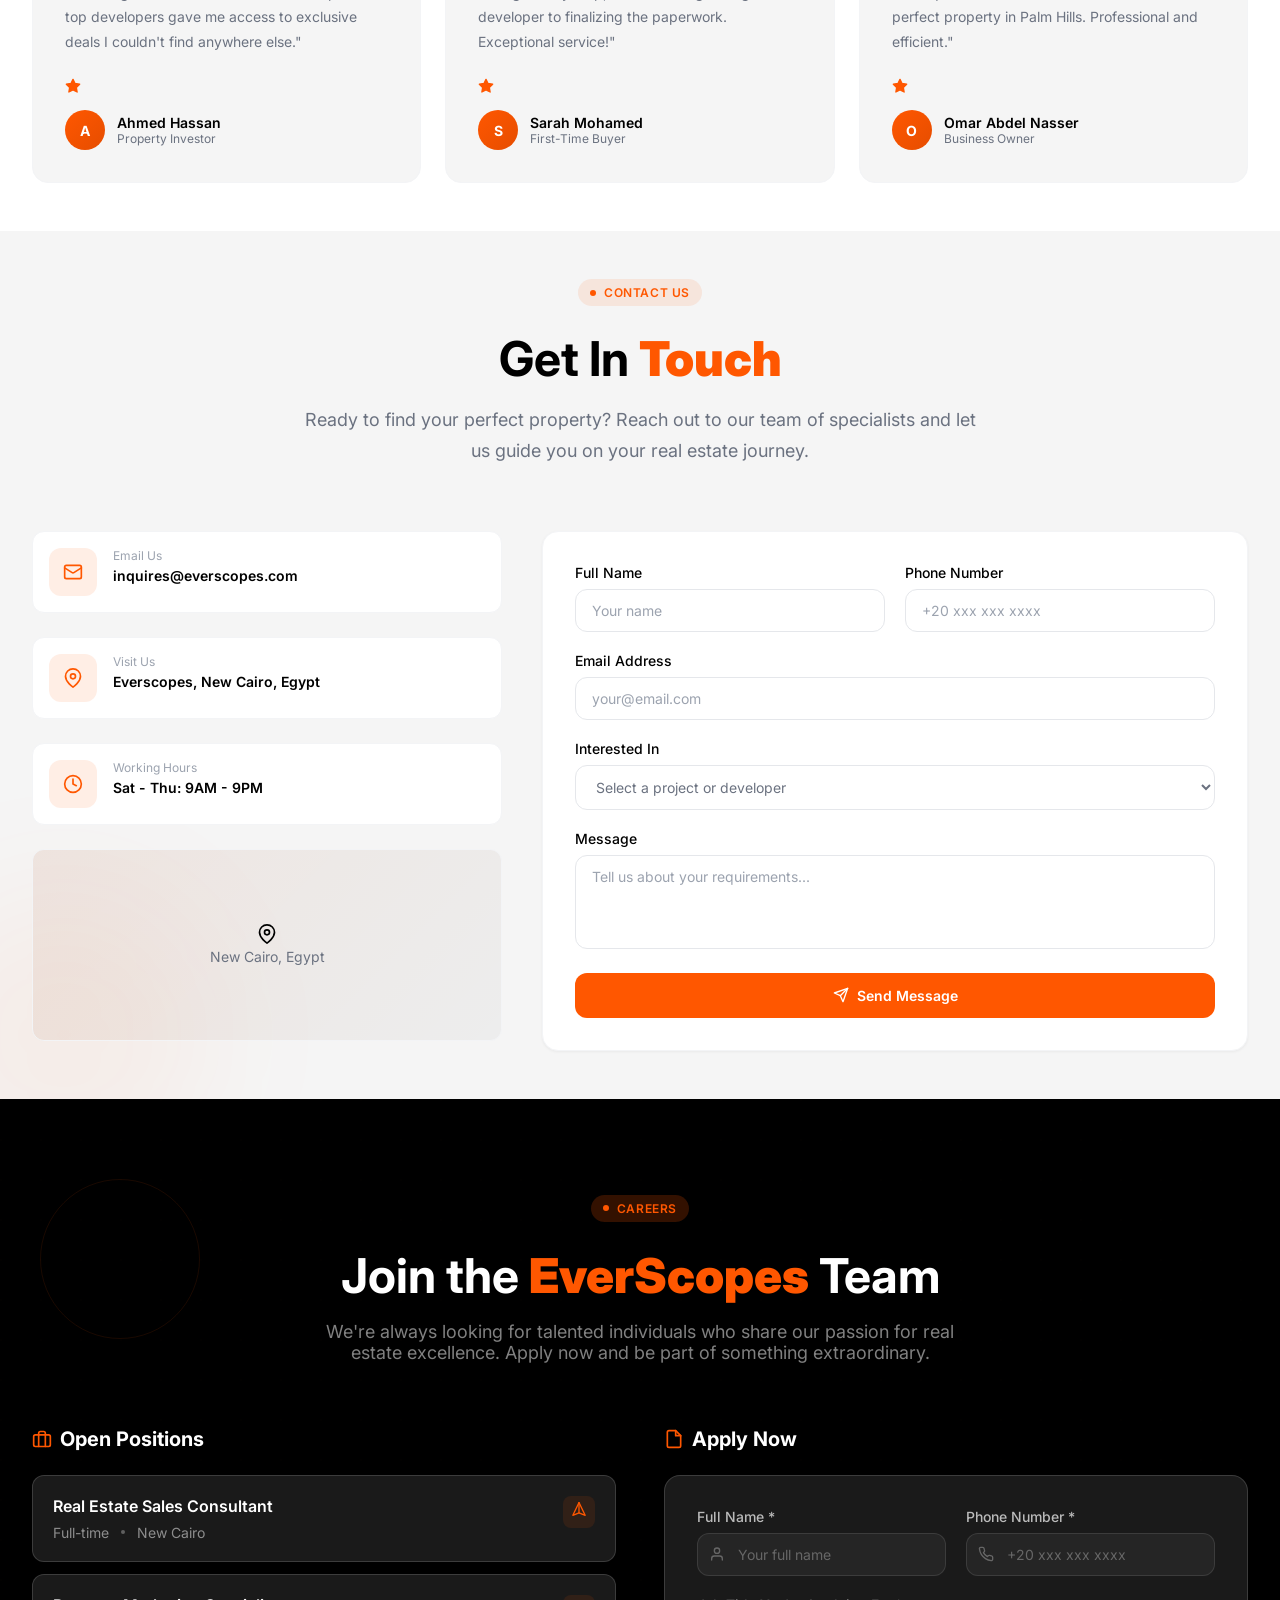
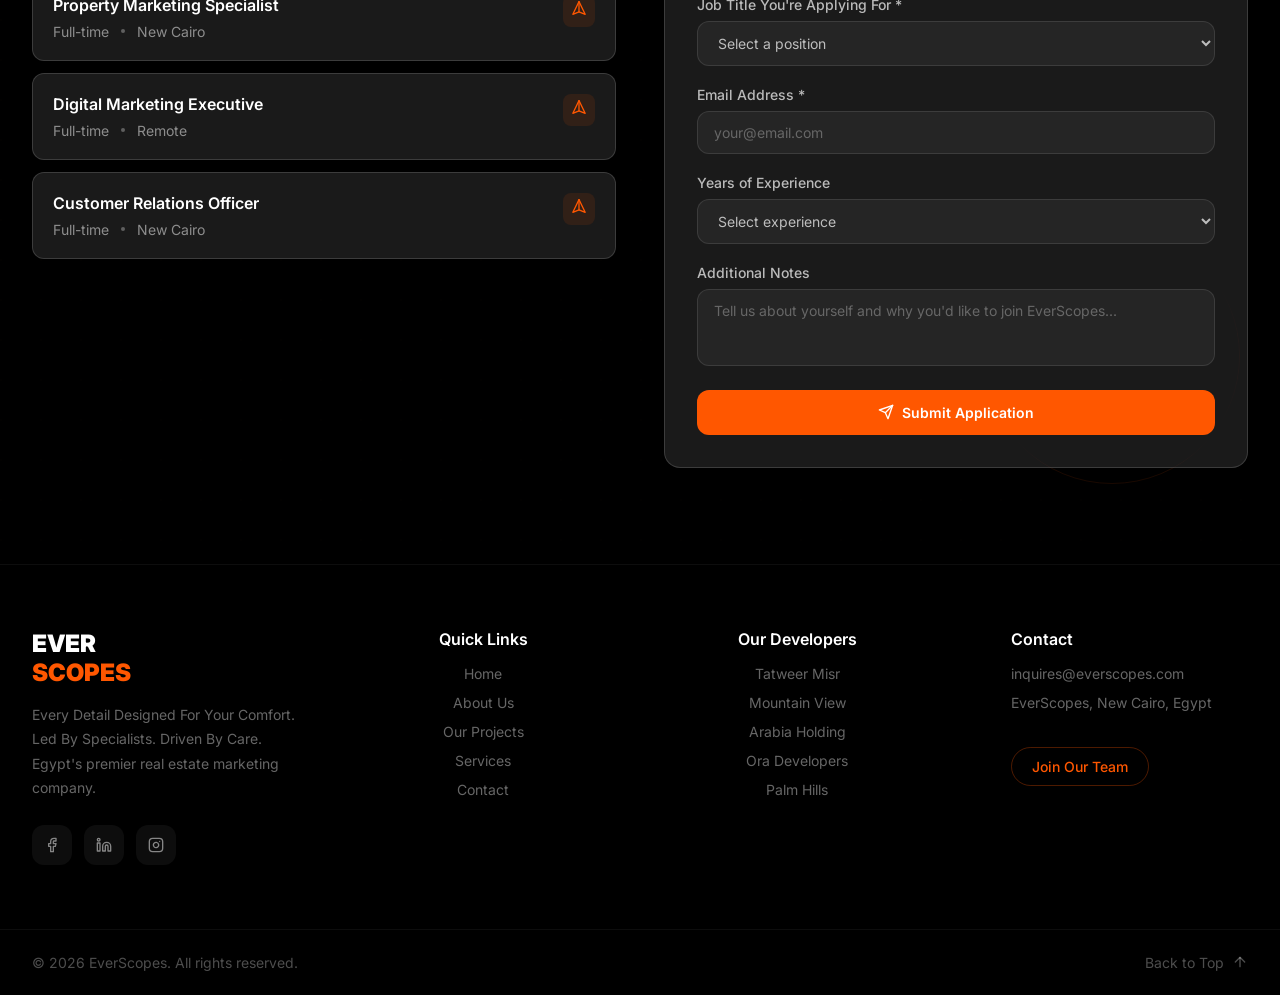
==== commit 133fe267: "Update index.html" ====
--- a/index.html
+++ b/index.html
@@ -57,7 +57,7 @@
 
   <style>
     .btn-orange-lang {
-      align-items: center; gap: 10px; padding: 6px 18px;
+      align-items: center; display: flex; gap: 10px; padding: 6px 18px;
       color: #ff6b00; border: 2px solid #ff7711; border-radius: 20px;
       font-family: sans-serif; font-size: 14px; font-weight: bold; cursor: pointer;
       transition: all 0.3s ease; text-decoration: none;
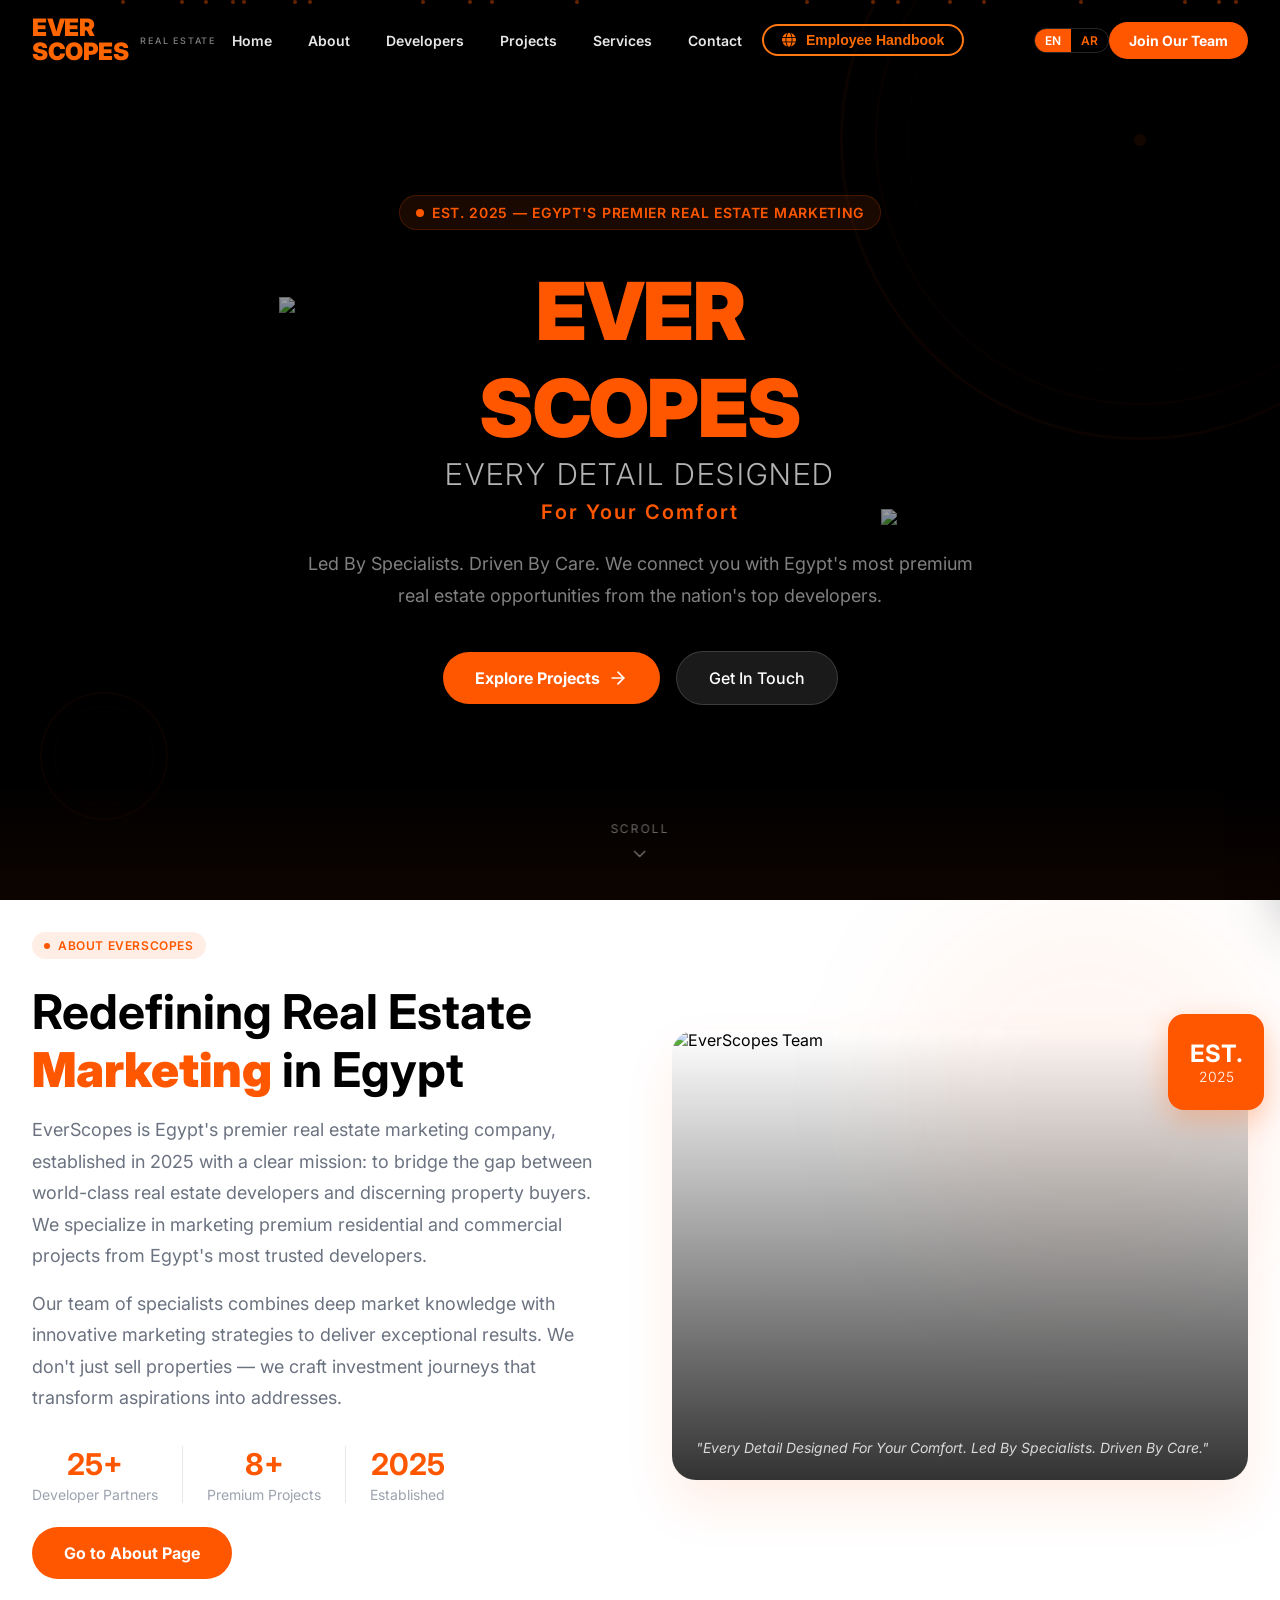
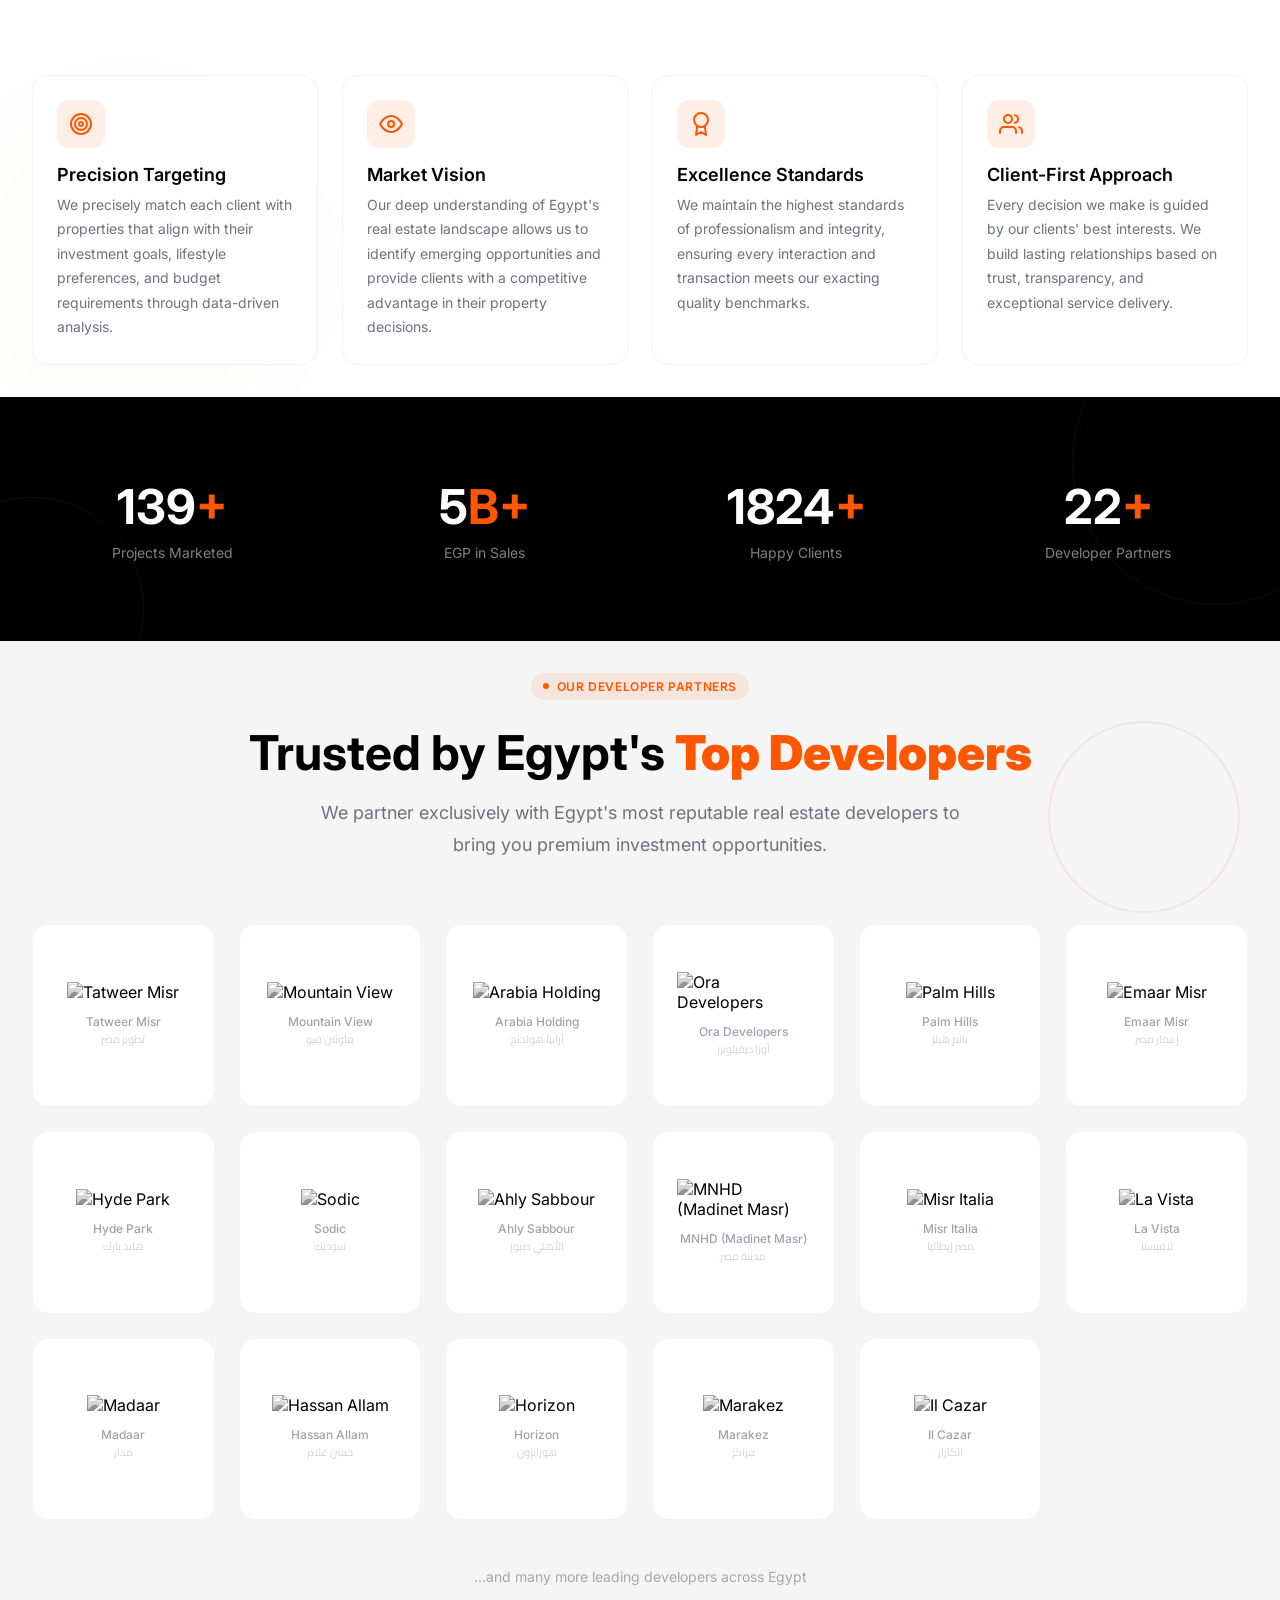
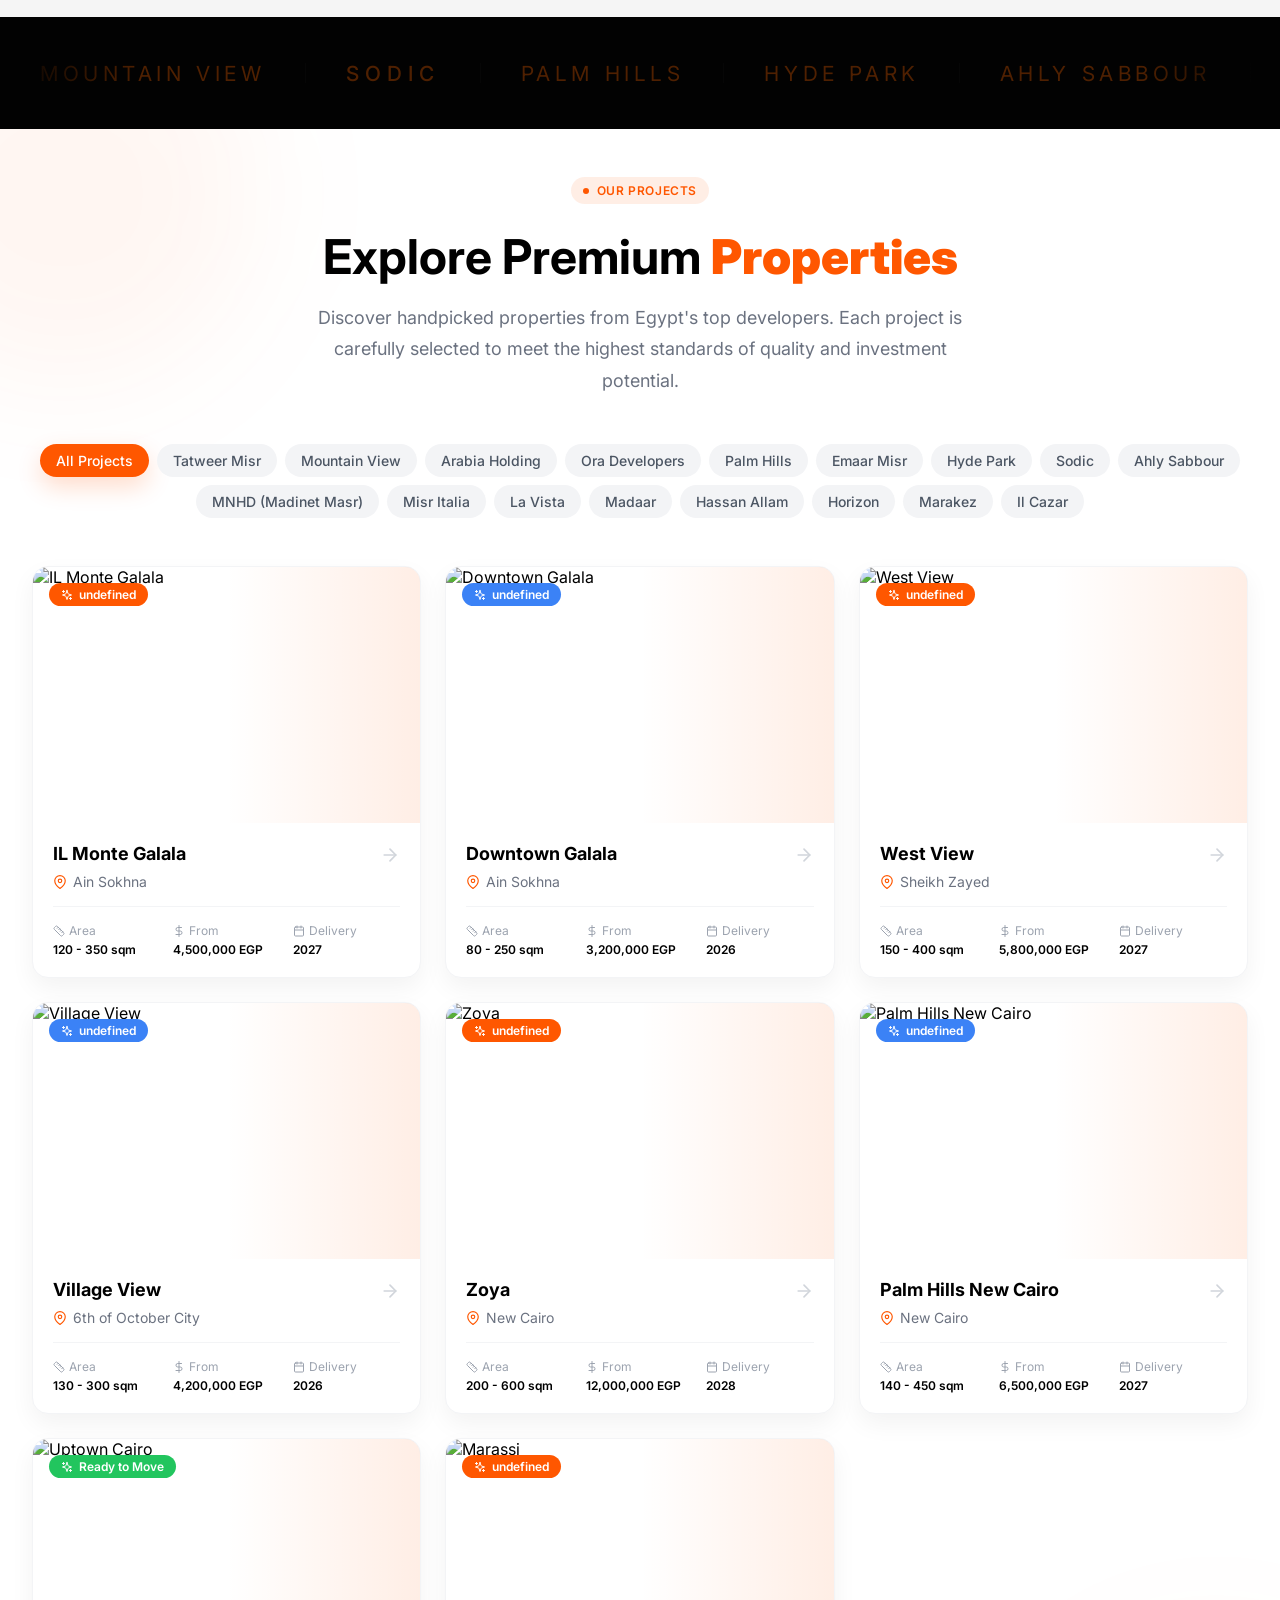
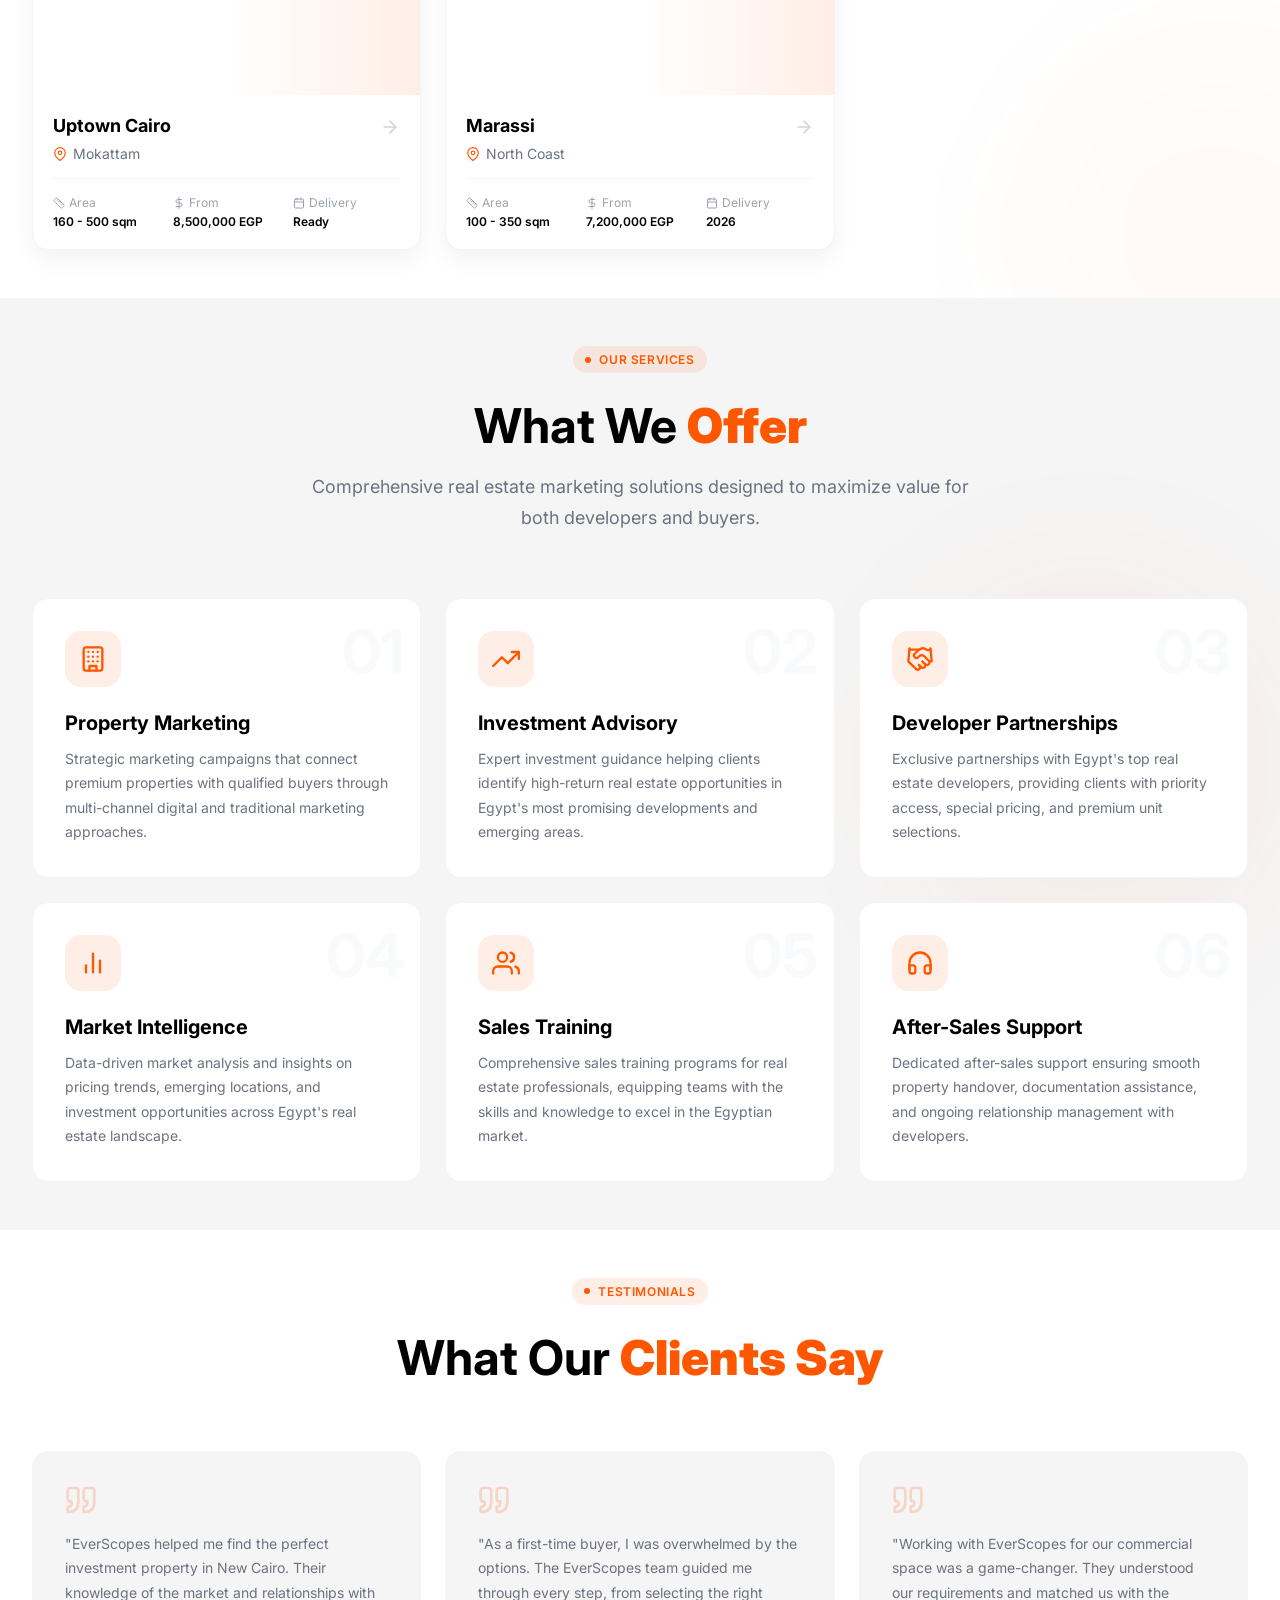
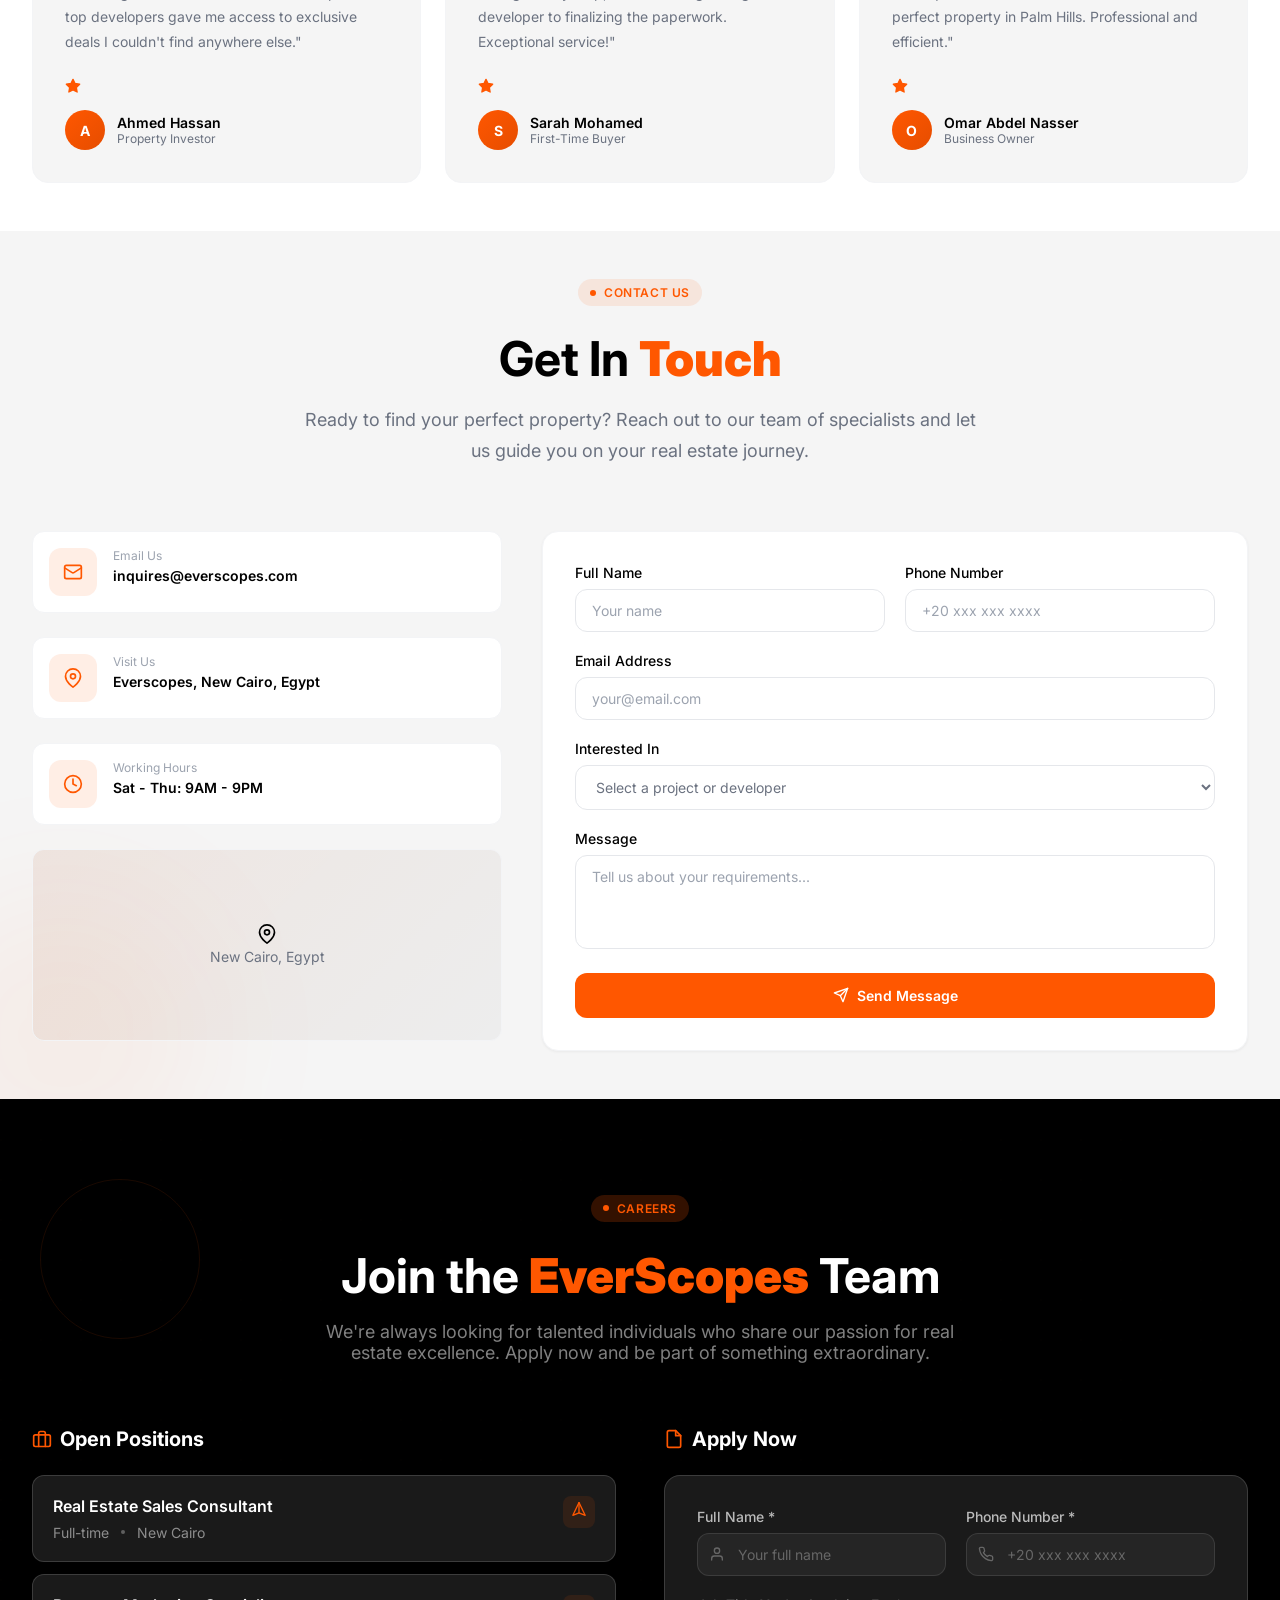
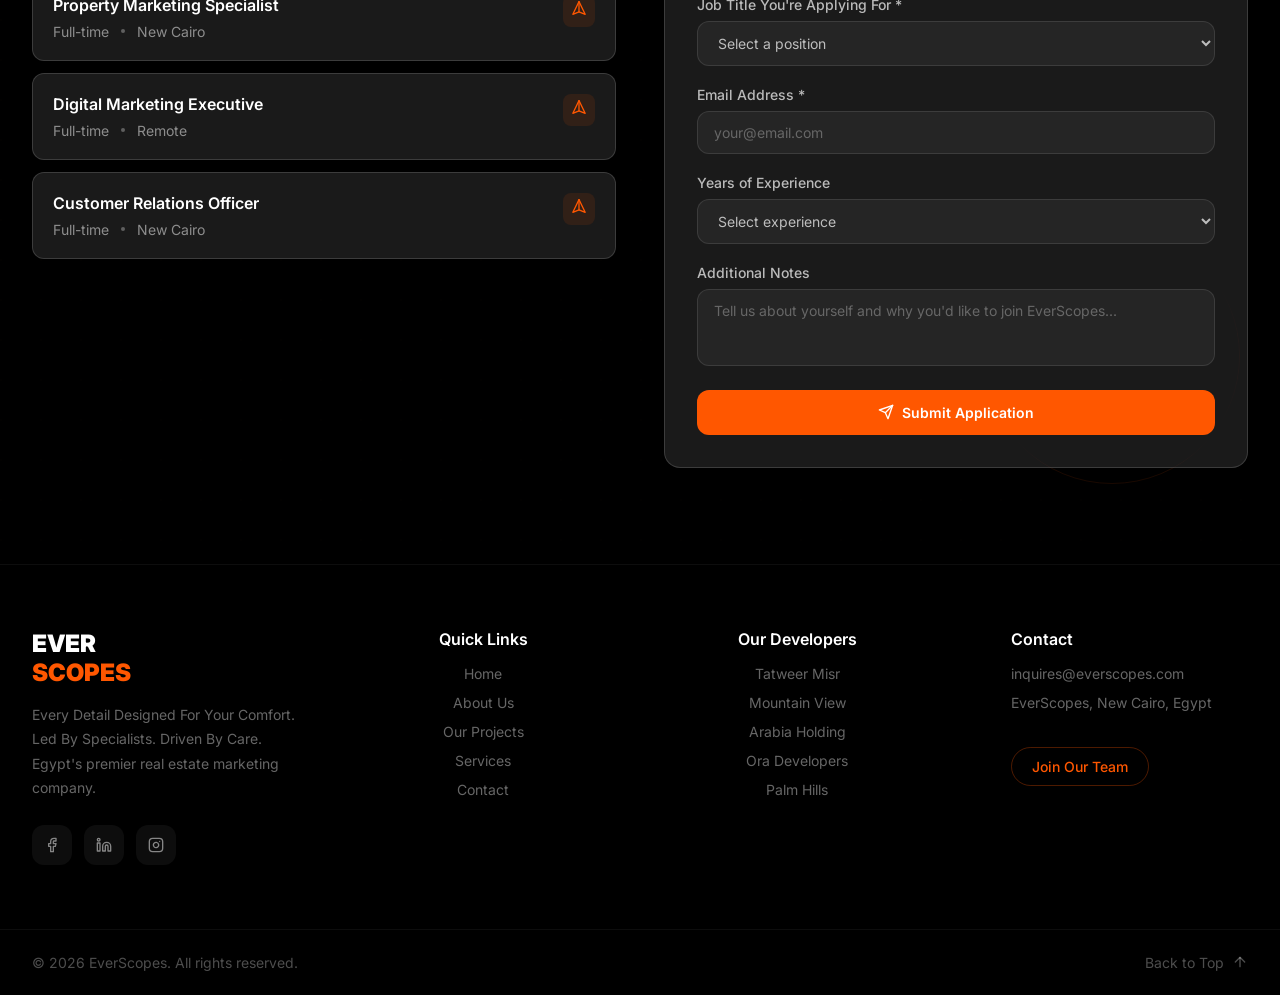
==== commit 36dedfce: "Update index.html" ====
--- a/index.html
+++ b/index.html
@@ -57,7 +57,7 @@
 
   <style>
     .btn-orange-lang {
-      align-items: center; display: flex; gap: 10px; padding: 6px 18px;
+      align-items: center; gap: 10px; padding: 6px 18px;
       color: #ff6b00; border: 2px solid #ff7711; border-radius: 20px;
       font-family: sans-serif; font-size: 14px; font-weight: bold; cursor: pointer;
       transition: all 0.3s ease; text-decoration: none;
@@ -121,7 +121,8 @@
 
   <style>
     .btn-orange-lang {
-      align-items: center; gap: 10px; padding: 6px 18px;
+      align-items: center;
+      display: flex; gap: 10px; padding: 6px 18px;
       color: #ff6b00; border: 2px solid #ff7711; border-radius: 20px;
       font-family: sans-serif; font-size: 14px; font-weight: bold; cursor: pointer;
       transition: all 0.3s ease; text-decoration: none;
@@ -477,30 +478,41 @@
 </script>
 
     <!-- ======== PROJECTS ======== -->
-    <section class="projects" id="projects">
-      <div class="projects-blob-1"></div>
-      <div class="projects-blob-2"></div>
-      <div class="container" style="position:relative; z-index:1;">
-        <div class="reveal" style="text-align:center; margin-bottom:3rem;">
-          <div class="section-badge">
-            <span class="section-badge-dot"></span>
-            <span class="section-badge-text" data-i18n="proj_badge">Our Projects</span>
-          </div>
-          <h2 class="section-title" style="text-align:center;">
-            <span data-i18n="proj_title_1">Explore Premium </span>
-            <span class="section-title-accent" data-i18n="proj_title_2">Properties</span>
-          </h2>
-          <p class="section-desc" style="text-align:center; margin:1rem auto 0;" data-i18n="proj_desc">Discover handpicked properties from Egypt's top developers. Each project is carefully selected to meet the highest standards of quality and investment potential.</p>
-        </div>
-
-        <!-- Filter Tabs -->
-        <div class="filter-tabs reveal" id="filterTabs"></div>
-
-        <!-- Projects Grid -->
-        <div class="projects-grid" id="projectsGrid"></div>
-        <div class="projects-empty" id="projectsEmpty" style="display:none;" data-i18n="proj_empty">No projects found for this developer yet.</div>
-      </div>
-    </section>
+    <!-- قسم المشاريع الخاص بك -->
+<section class="projects" id="projects">
+  <div class="projects-blob-1"></div>
+  <div class="projects-blob-2"></div>
+  <div class="container" style="position:relative; z-index:1;">
+    <div class="reveal" style="text-align:center; margin-bottom:3rem;">
+      <div class="section-badge">
+        <span class="section-badge-dot"></span>
+        <span class="section-badge-text" data-i18n="proj_badge">Our Projects</span>
+      </div>
+      <h2 class="section-title" style="text-align:center;">
+        <span data-i18n="proj_title_1">Explore Premium </span>
+        <span class="section-title-accent" data-i18n="proj_title_2">Properties</span>
+      </h2>
+      <p class="section-desc" style="text-align:center; margin:1rem auto 0;" data-i18n="proj_desc">
+        Discover handpicked properties from Egypt's top developers. Each project is carefully selected to meet the highest standards of quality and investment potential.
+      </p>
+    </div>
+
+    <!-- Filter Tabs -->
+    <div class="filter-tabs reveal" id="filterTabs"></div>
+
+    <!-- Projects Grid -->
+    <div class="projects-grid" id="projectsGrid"></div>
+    <div class="projects-empty" id="projectsEmpty" style="display:none;" data-i18n="proj_empty">No projects found for this developer yet.</div>
+  </div>
+</section>
+
+<!-- 🌟 هيكل الـ Modal المخصص لعرض التفاصيل وصور المعرض 🌟 -->
+<div class="modal-backdrop" id="modalBackdrop" onclick="closeModal()"></div>
+<div class="modal" id="projectModal">
+  <div class="modal-content" id="modalContent">
+    <!-- يتم بناء التفاصيل والصور ديناميكياً بواسطة الجافاسكريبت هنا -->
+  </div>
+</div>
 
     <!-- ======== SERVICES ======== -->
     <section class="services" id="services">
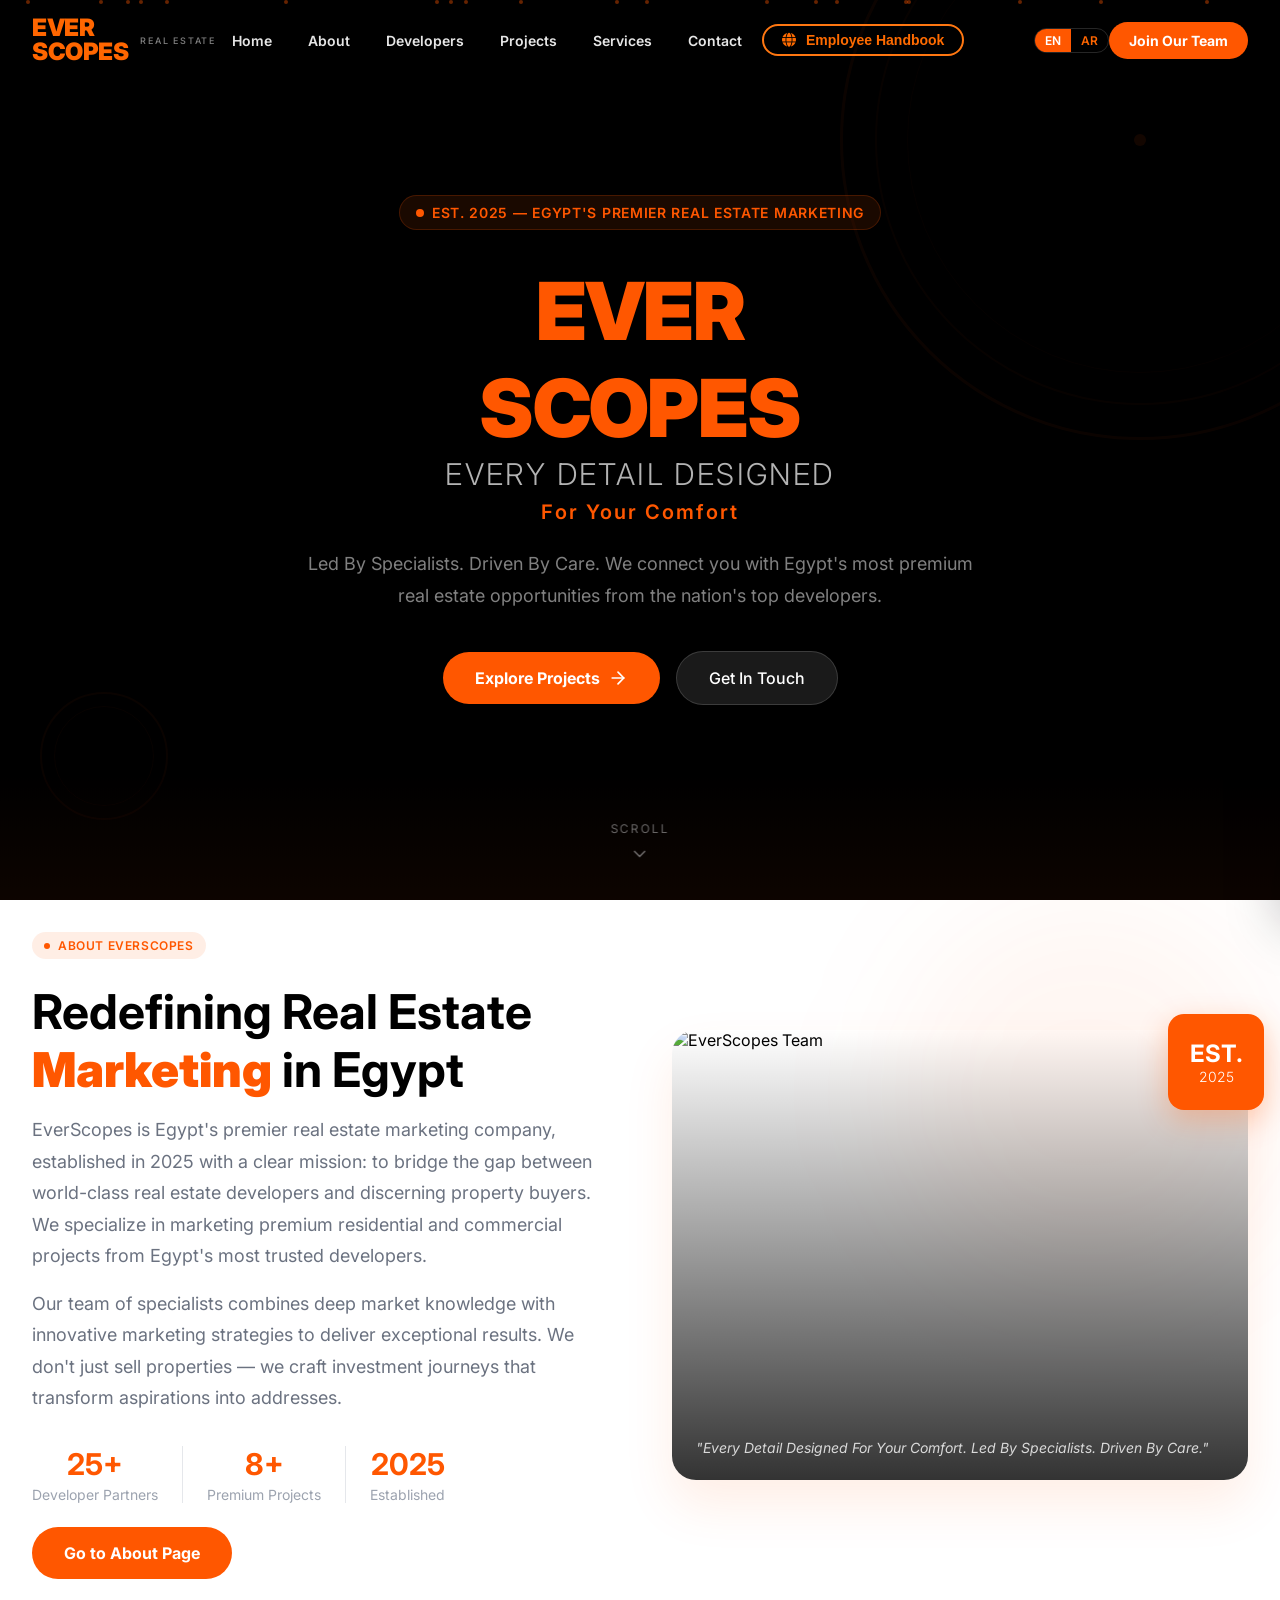
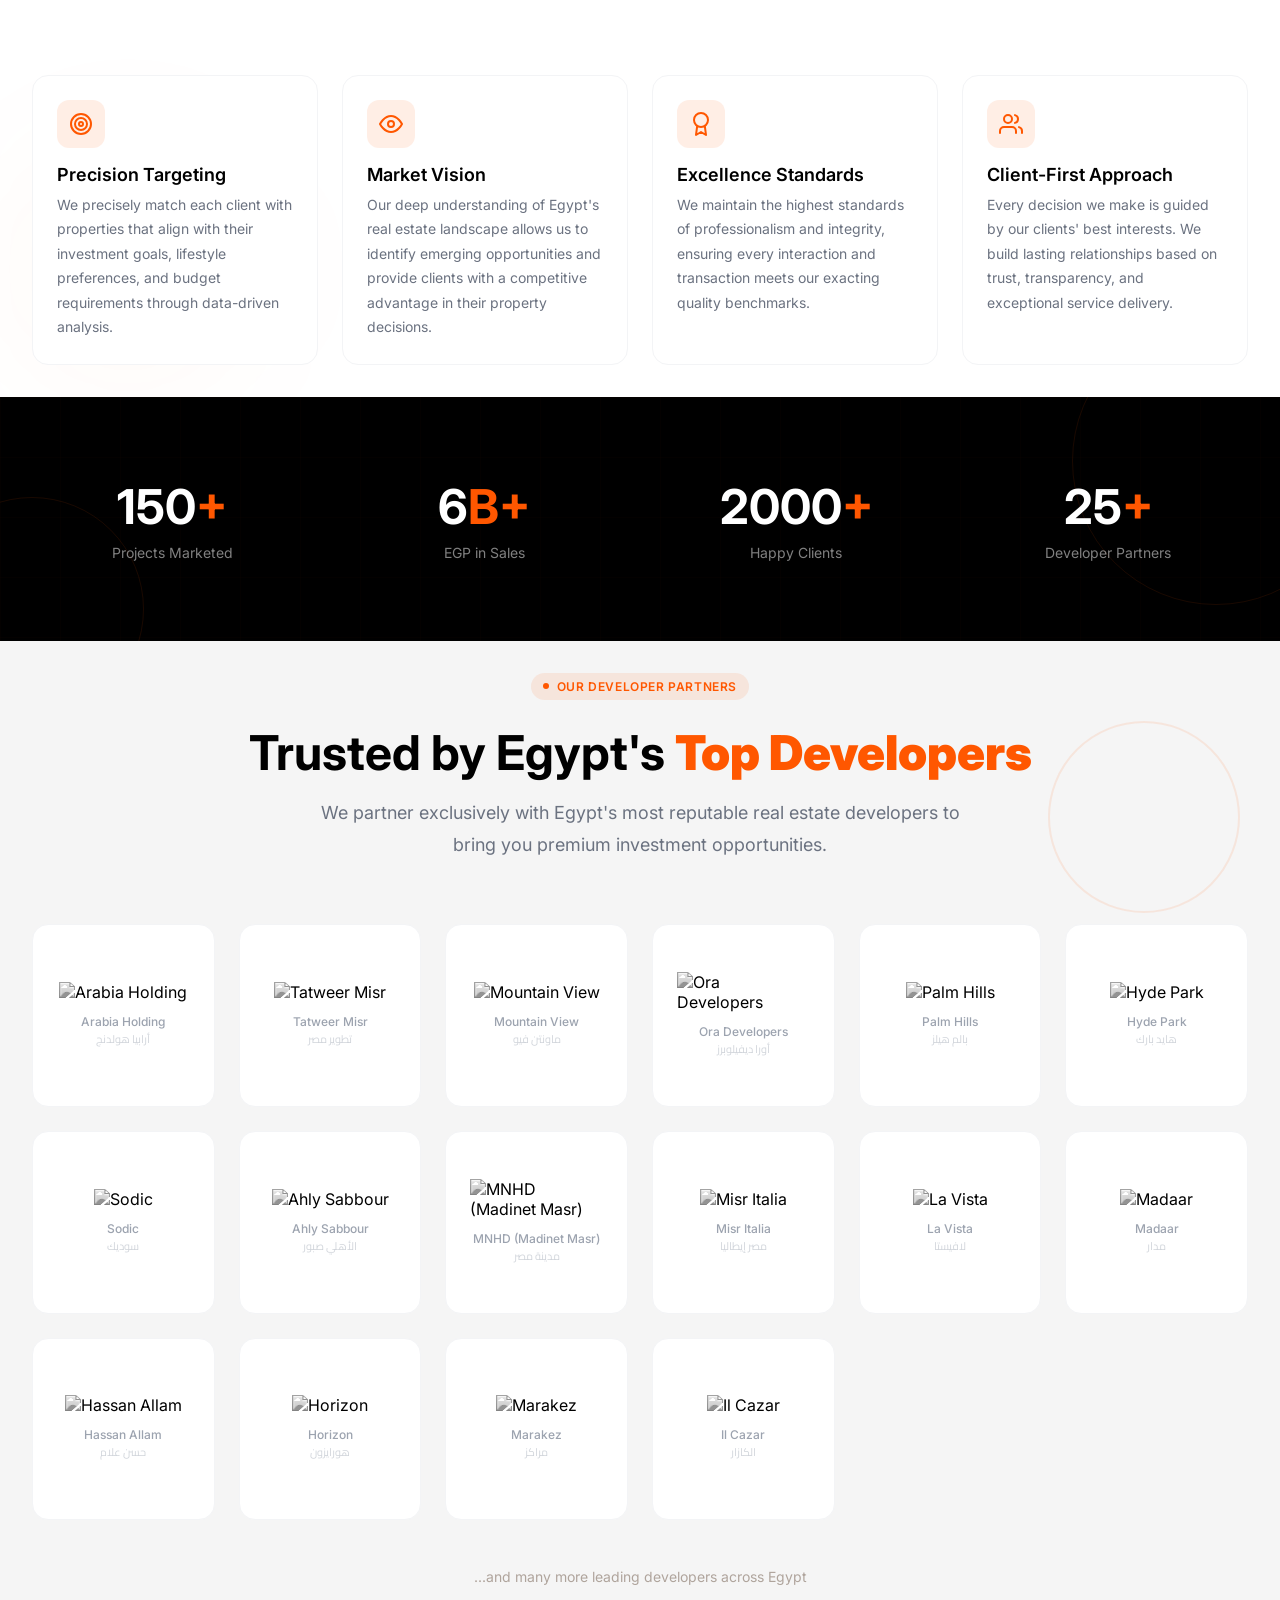
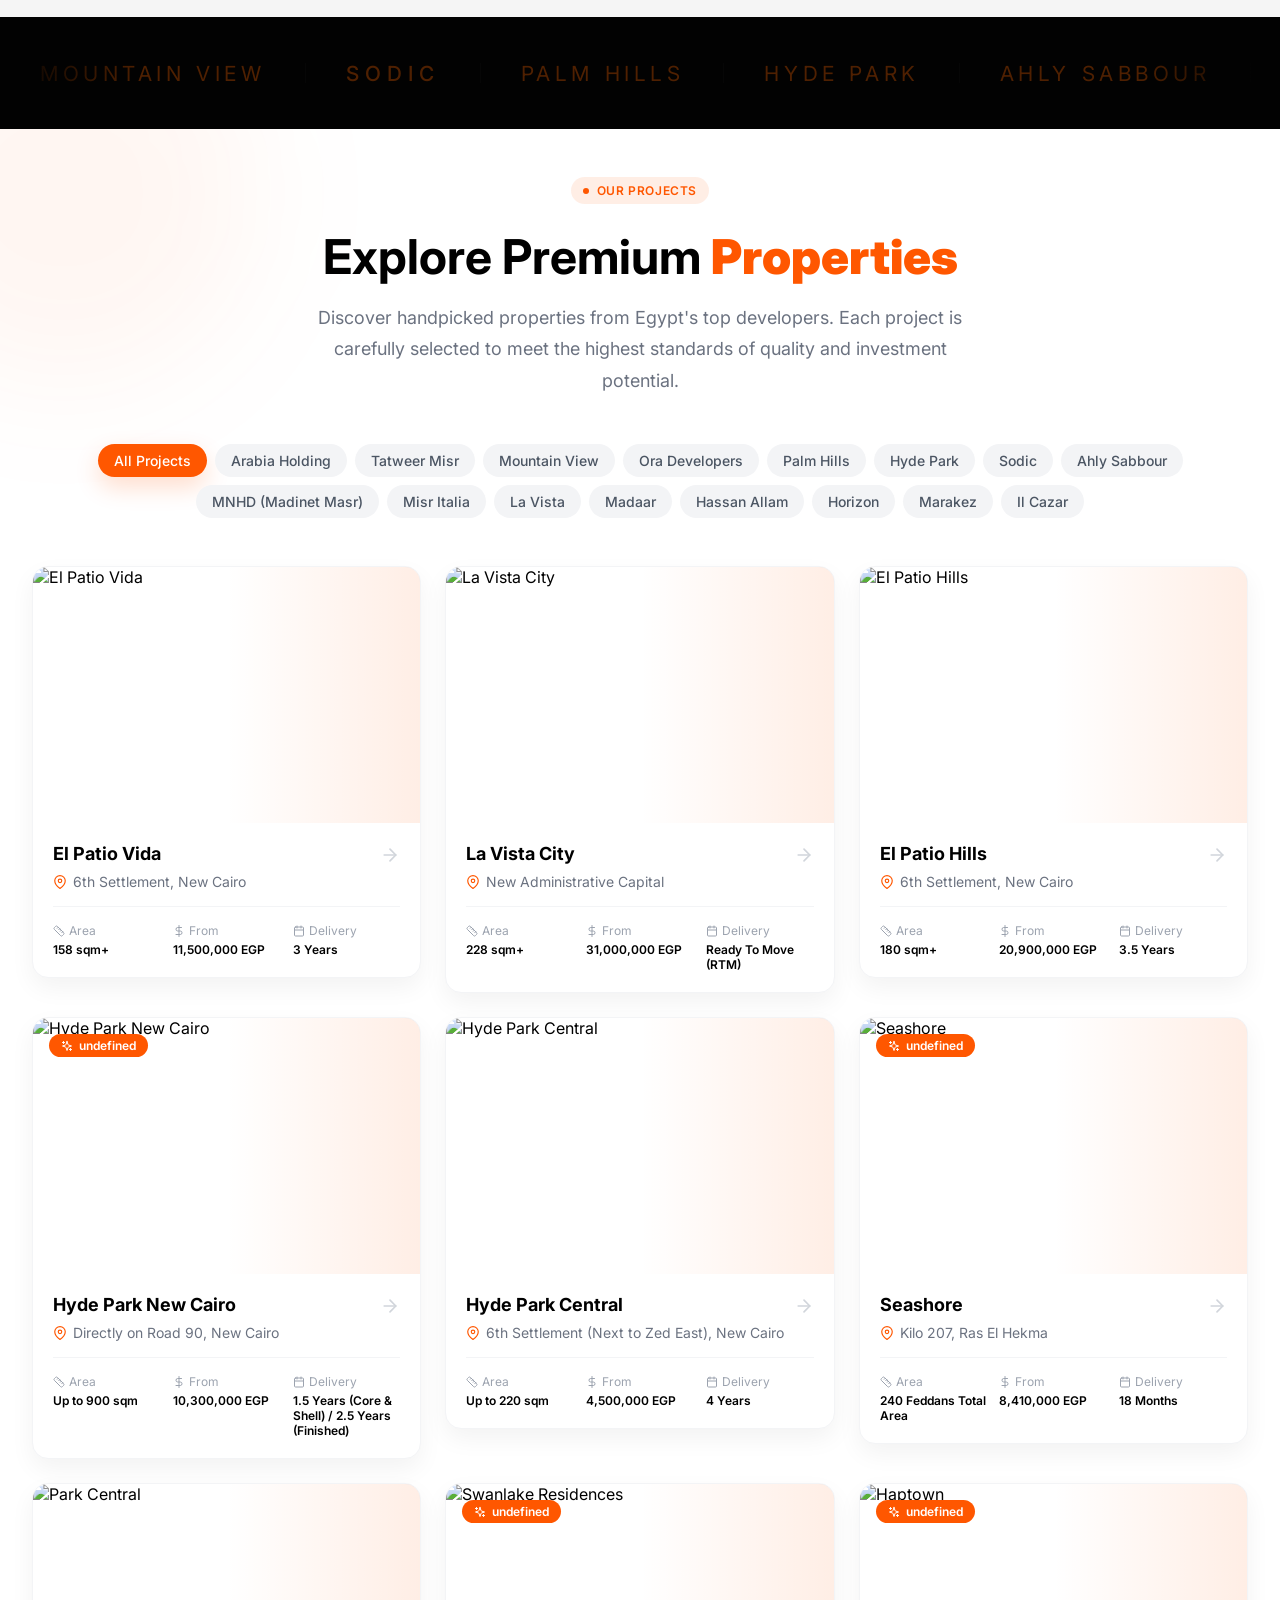
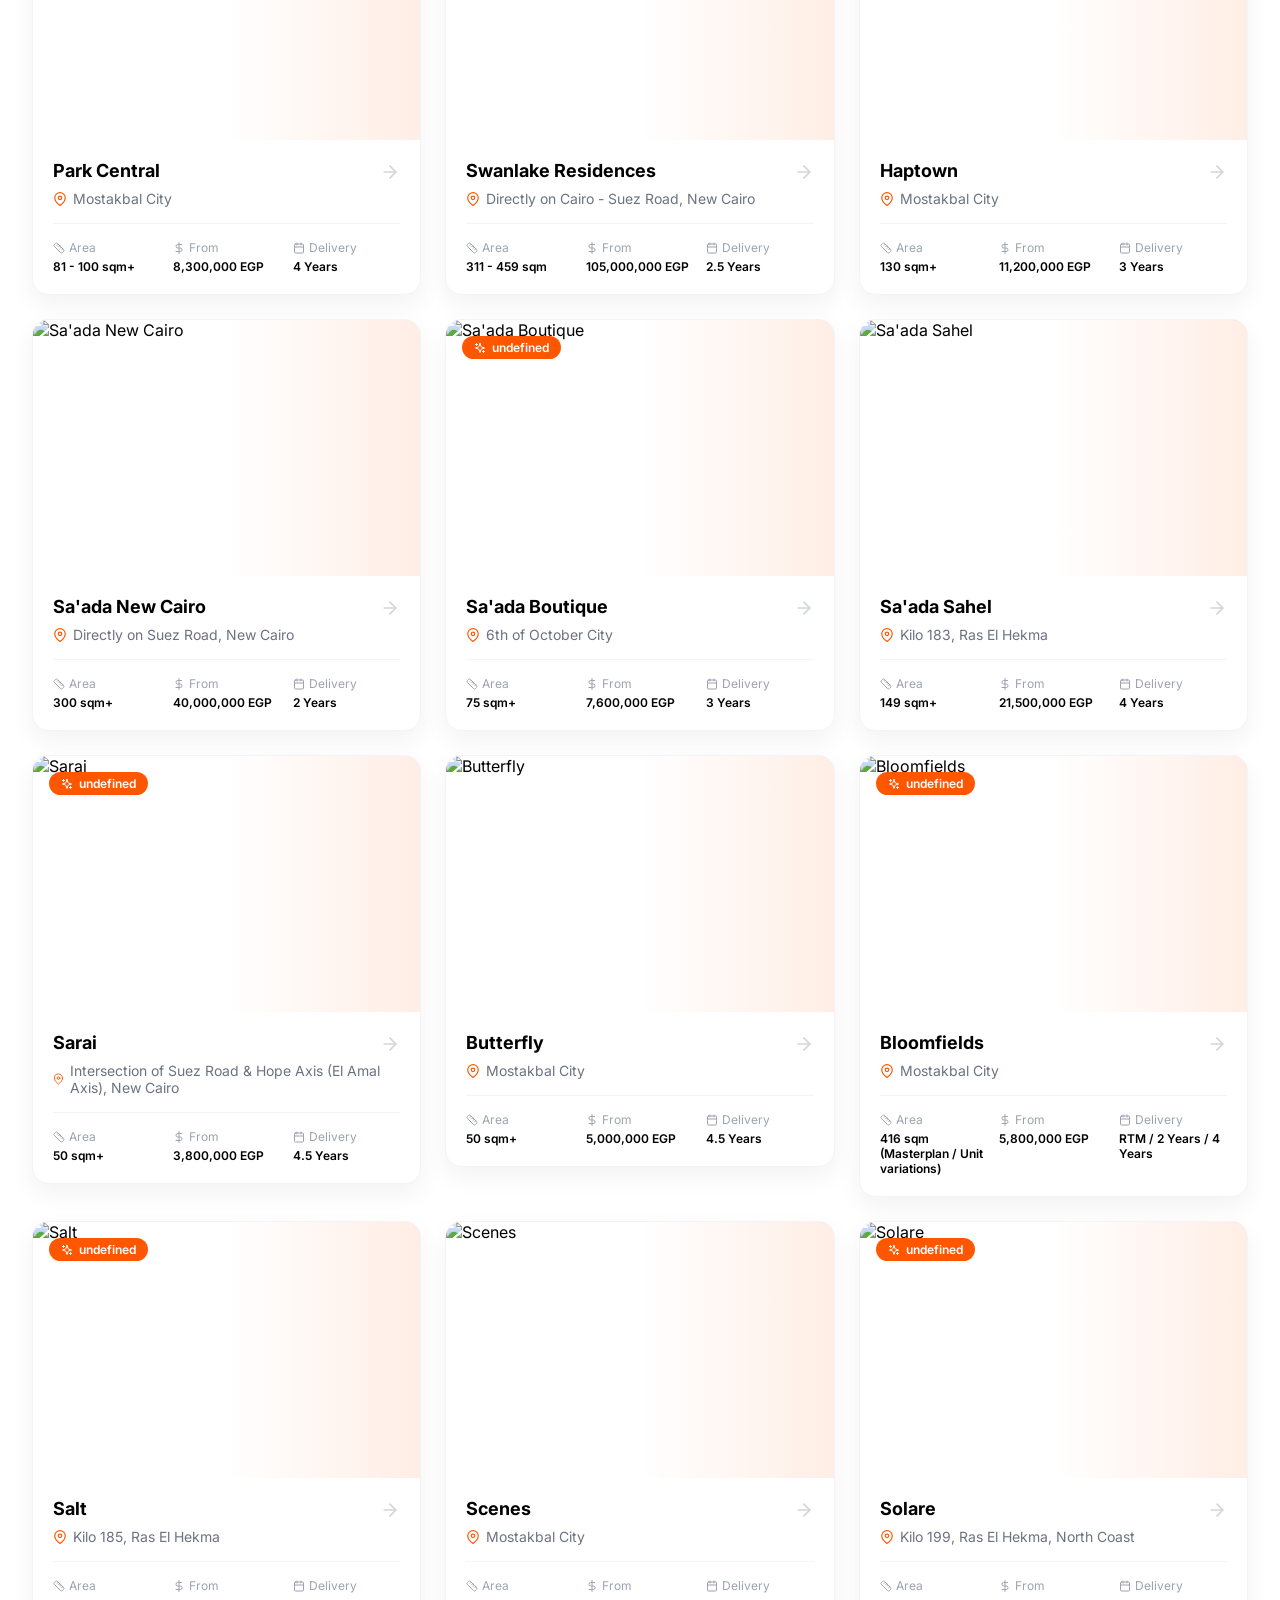
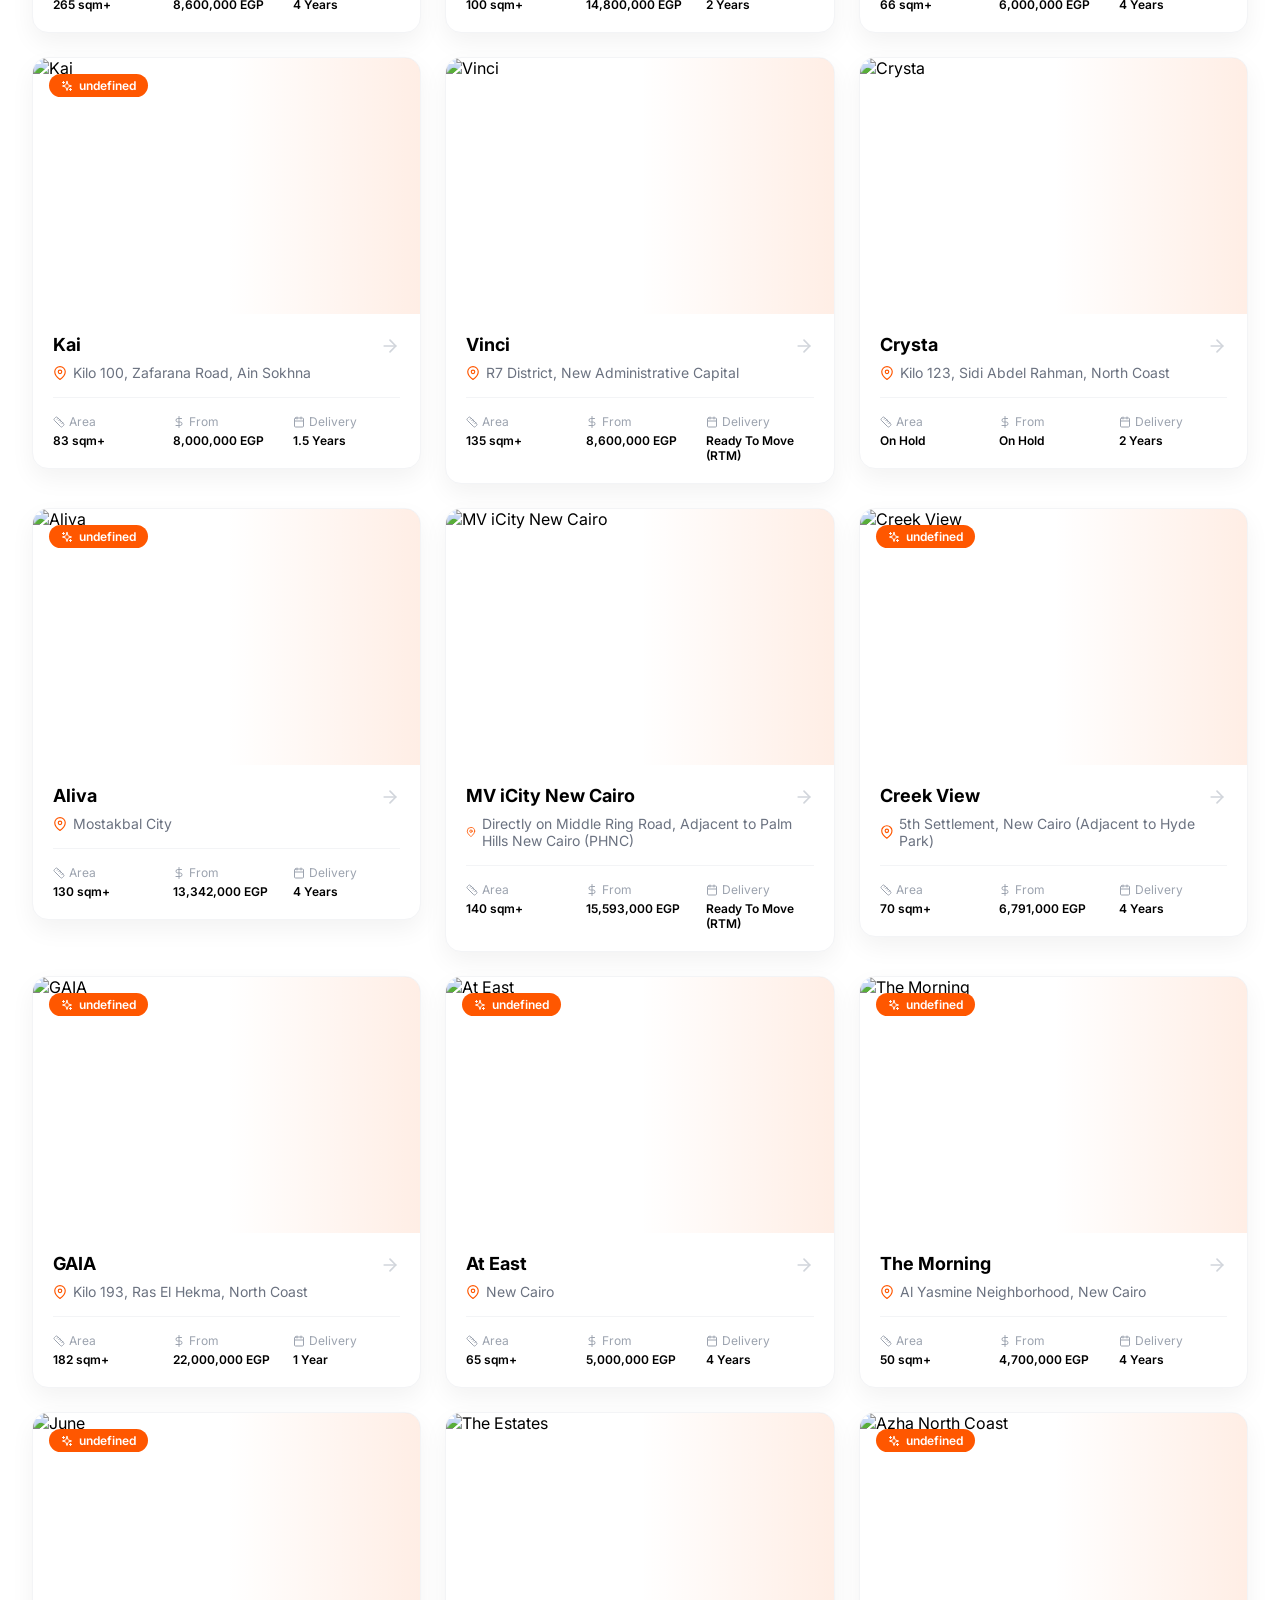
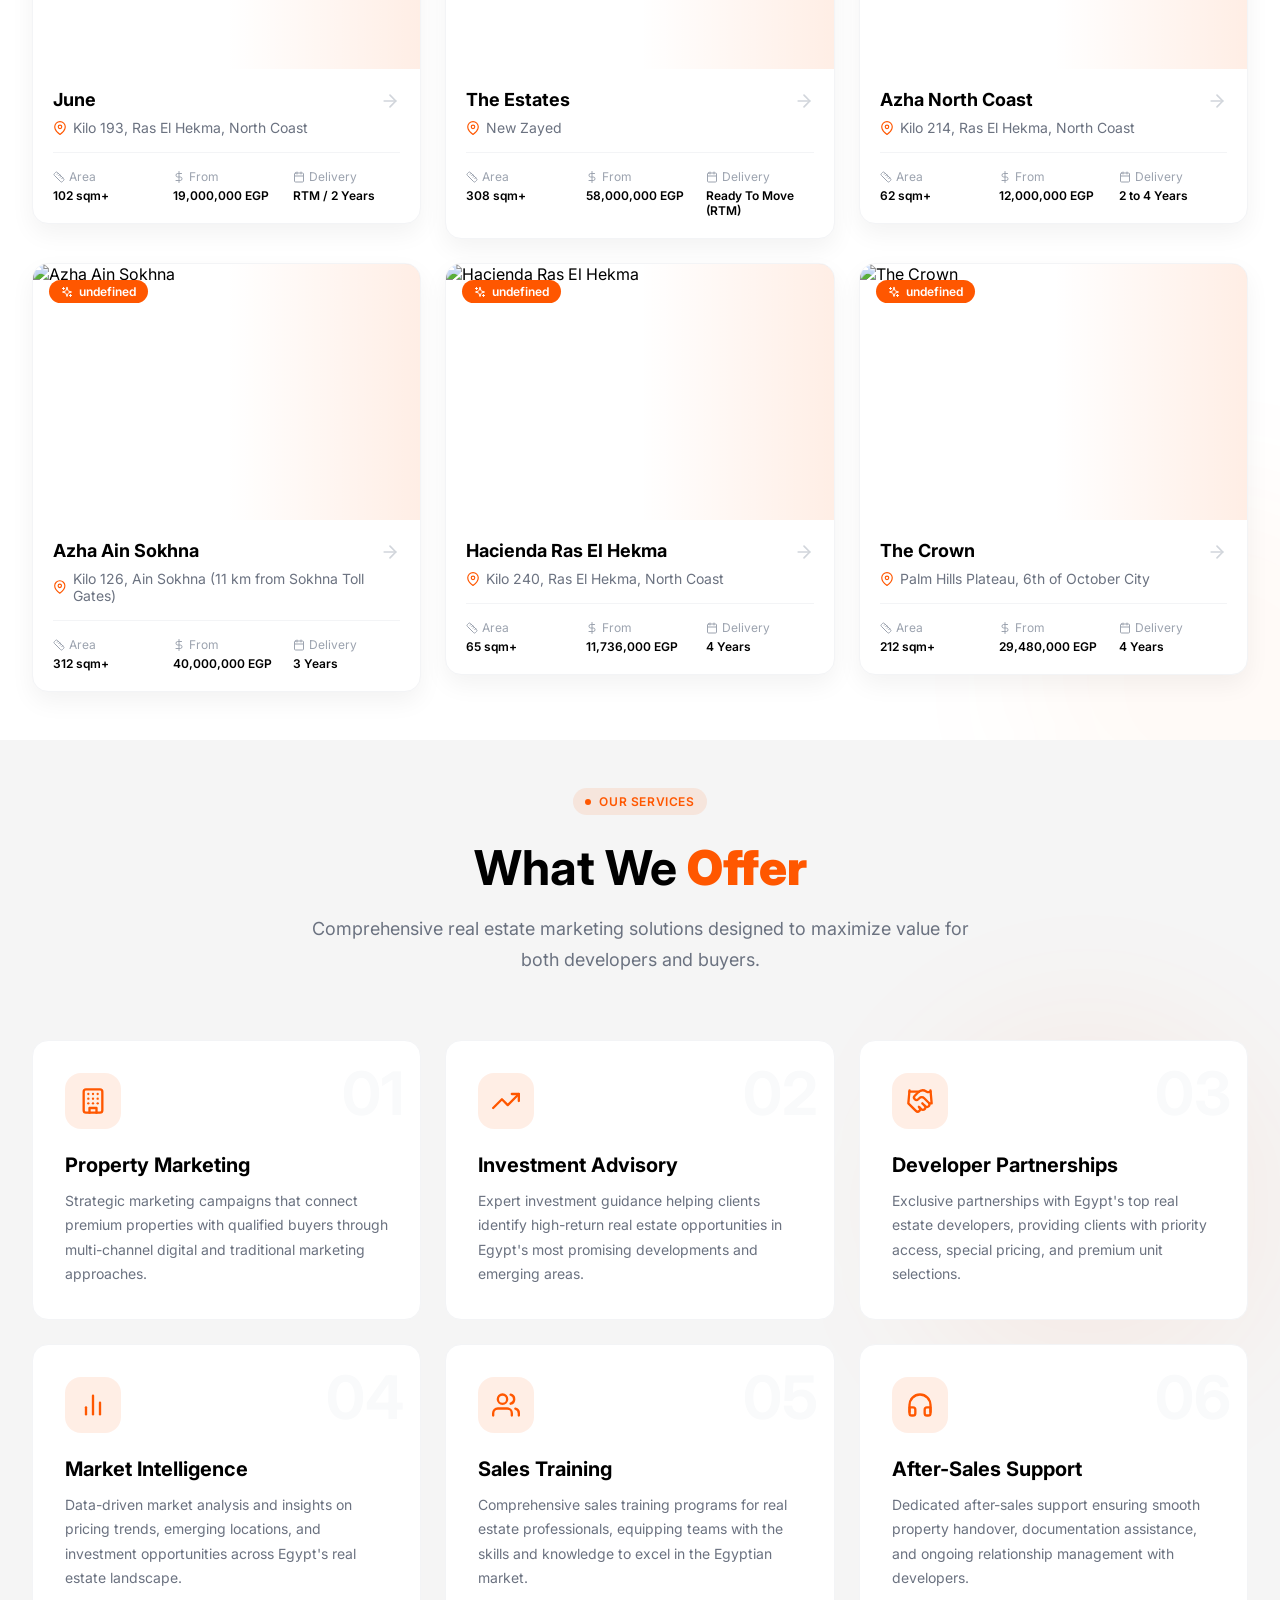
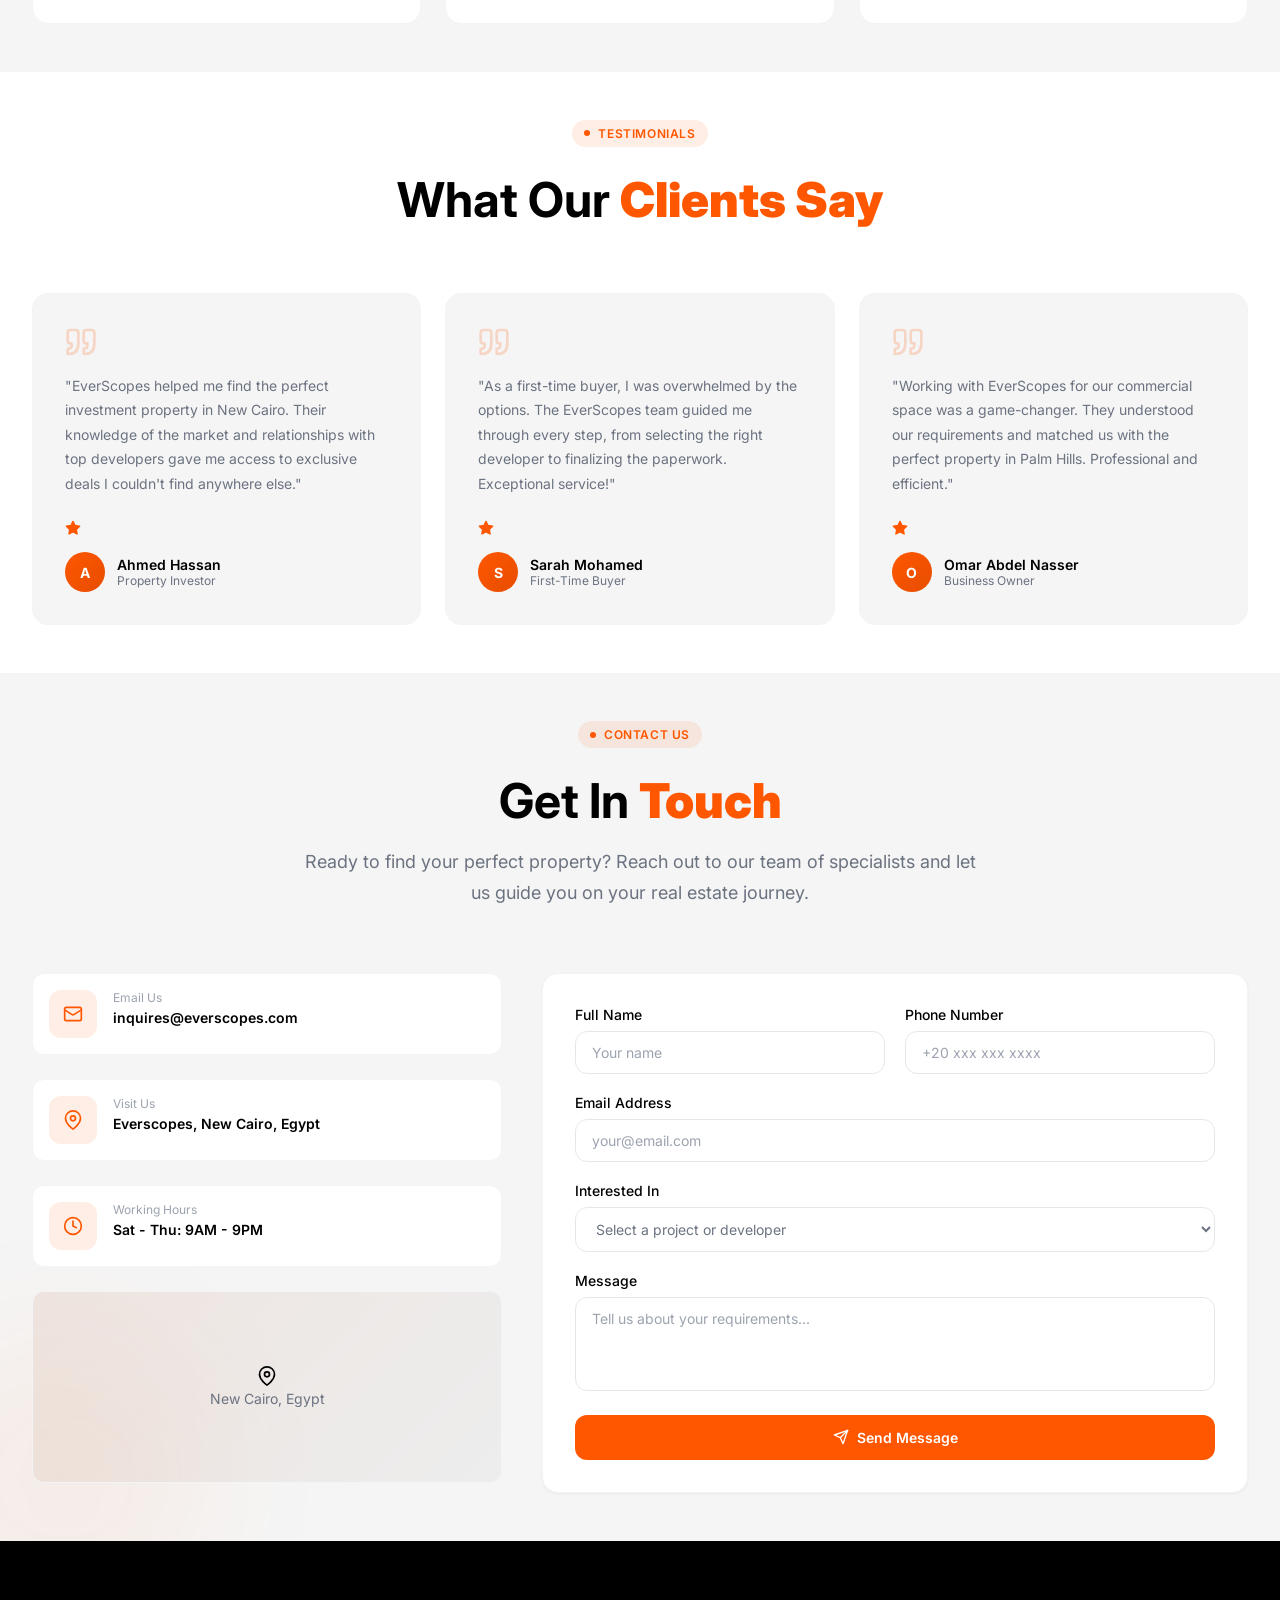
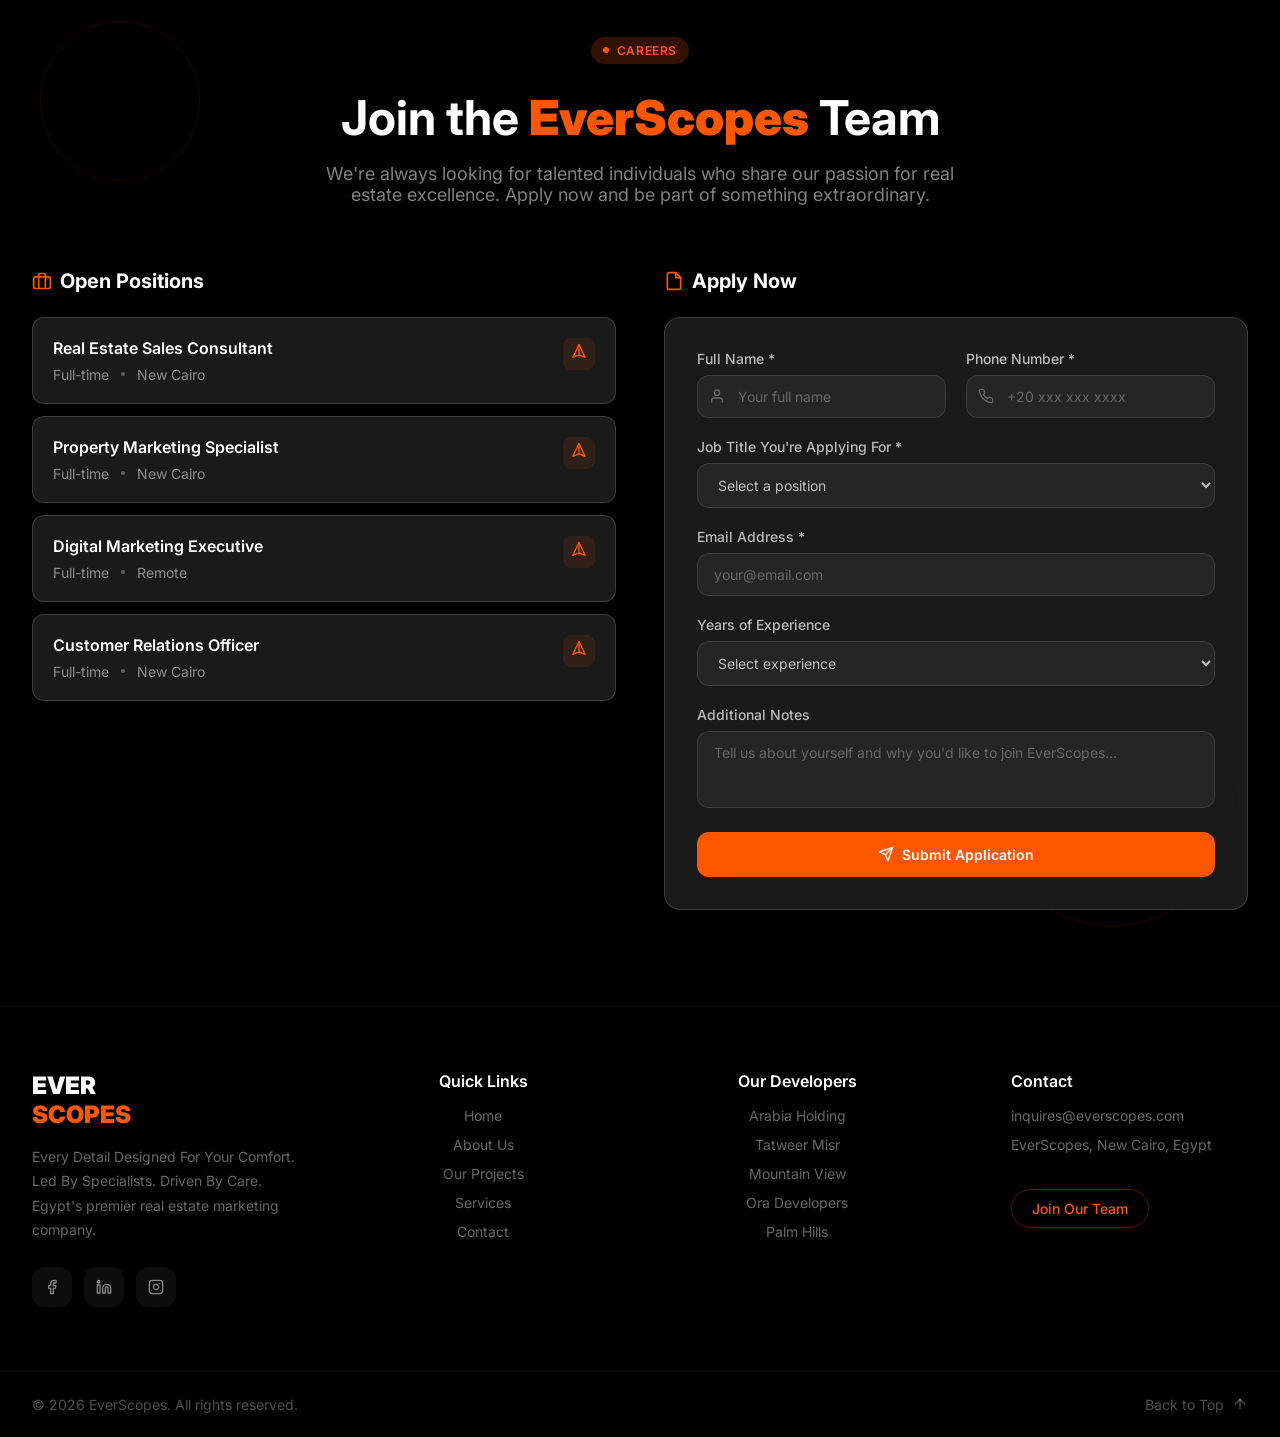
==== commit 4dcc8ba6: "Update index.html" ====
--- a/index.html
+++ b/index.html
@@ -173,12 +173,6 @@
           <span class="hero-tagline-dot"></span>
           <span class="hero-tagline-text" data-i18n="hero_tagline">Est. 2025 — Egypt's Premier Real Estate Marketing</span>
         </div>
-
-
-
-
-      <div class="cube" style="top: 20%; left: 1%;"><img src="https://z-cdn-media.chatglm.cn/files/e8b29a55-7616-4655-b8b1-98bb65e1391b.png?auth_key=1882717688-263d2fe5270a4b43b865732bde6ffa7b-0-c100c6a672309a8068e148e91fac5acf" alt="3D Element"></div>
-        <div class="cube" style="bottom: 15%; right: 1%; animation-delay: -5s;"><img src="https://z-cdn-media.chatglm.cn/files/e8b29a55-7616-4655-b8b1-98bb65e1391b.png?auth_key=1882717688-263d2fe5270a4b43b865732bde6ffa7b-0-c100c6a672309a8068e148e91fac5acf" alt="3D Element"></div>
 
 
 
--- a/style.css
+++ b/style.css
@@ -90,6 +90,8 @@
 
 
 
+        
+
 /* ============================================
    NAVBAR
    ============================================ */
@@ -105,7 +107,7 @@
   box-shadow: 0 4px 30px rgba(0,0,0,0.05);
 }
 .navbar-inner {
-  max-width: 1280px; margin: 0 auto; padding: 0 1rem;
+  max-width: 1280px; margin: 0 auto; padding: 0 1rem; 
   display: flex; align-items: center; justify-content: space-between;
   height: var(--nav-h);
 }
@@ -320,7 +322,7 @@
     font-weight: 900;
     padding-top: 0cqb;
     font-size: 500%;
-  
+
 }
 .hero-tagline-main {
   color: rgba(255,255,255,0.7); font-size: clamp(1.25rem, 3vw, 1.875rem);
@@ -695,15 +697,35 @@
 
 /* Gallery */
 .modal-gallery {
-  display: flex; gap: 0.5rem; padding: 1rem; overflow-x: auto;
-  scroll-snap-type: x mandatory; -webkit-overflow-scrolling: touch;
-}
+  display: flex;
+  gap: 10px;
+  margin-top: 15px;
+  overflow-x: auto;
+}
+
 .modal-gallery-item {
-  flex-shrink: 0; width: 112px; height: 80px;
-  border-radius: 0.75rem; overflow: hidden; scroll-snap-align: start;
-}
-.modal-gallery-item img { width: 100%; height: 100%; object-fit: cover; transition: transform 0.3s; }
-.modal-gallery-item:hover img { transform: scale(1.1); }
+  width: 80px;
+  height: 60px;
+  border-radius: 6px;
+  overflow: hidden;
+  cursor: pointer;
+  opacity: 0.6;
+  border: 2px solid transparent;
+  transition: all 0.3s ease;
+}
+
+.modal-gallery-item img {
+  width: 100%;
+  height: 100%;
+  object-fit: cover;
+}
+
+/* تمييز الصورة المصغرة عند التمرير أو عند اختيارها */
+.modal-gallery-item:hover,
+.modal-gallery-item.active {
+  opacity: 1;
+  border-color: #c5a880; /* لون التمييز المناسب لهوية موقعك */
+}
 
 /* Modal Body */
 .modal-body { padding: 1.5rem; }
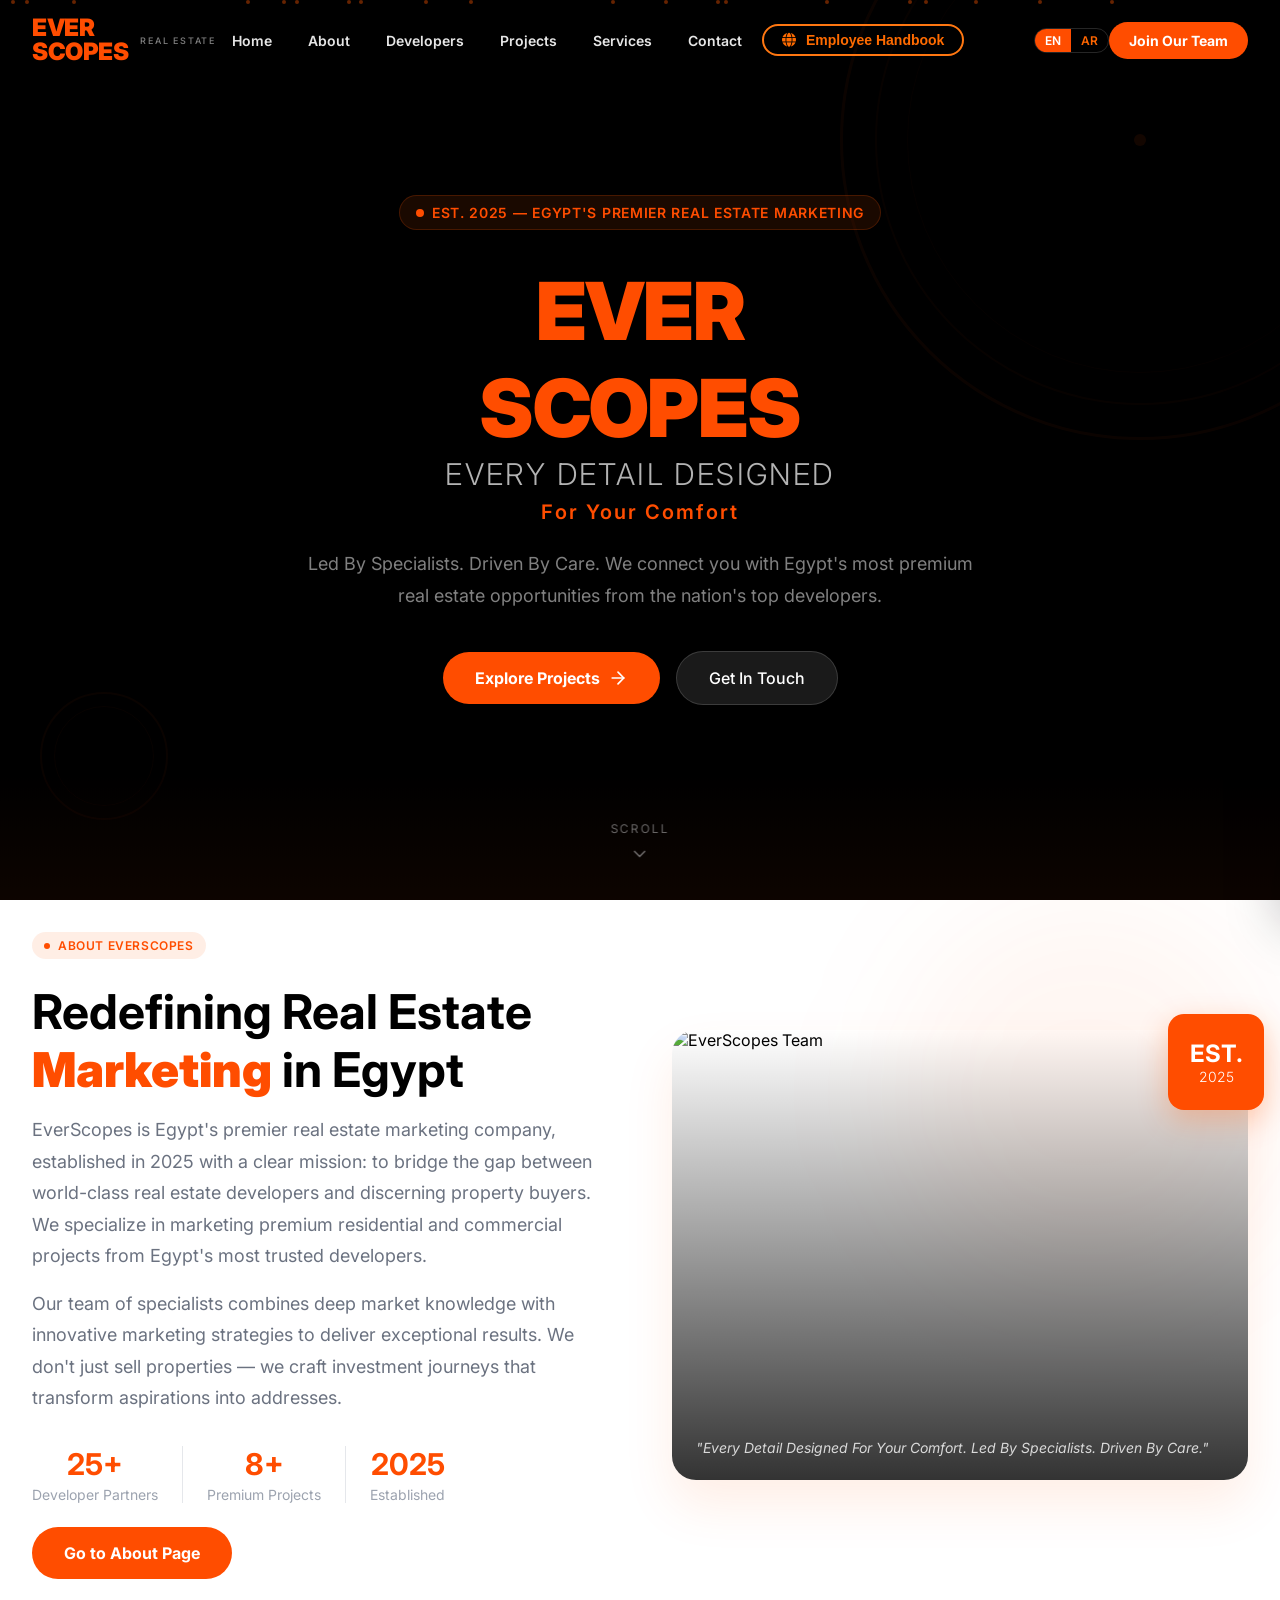
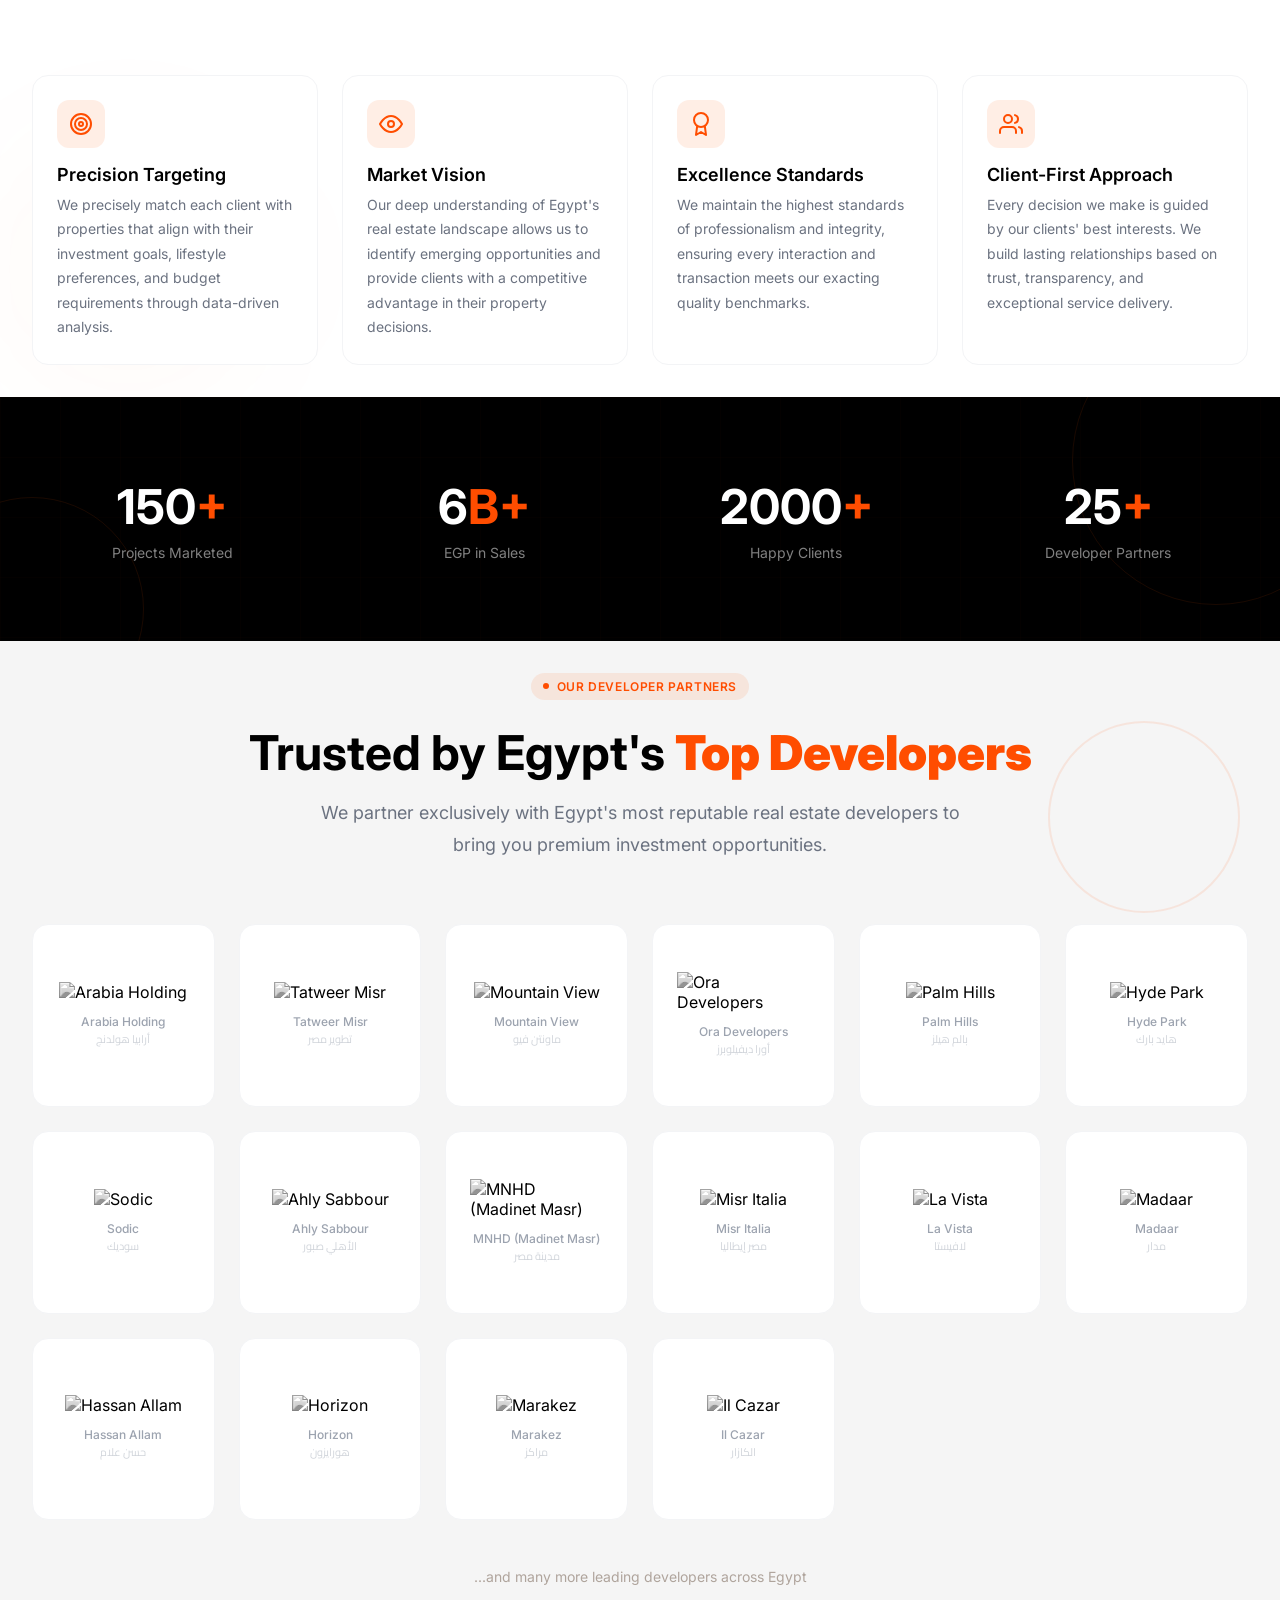
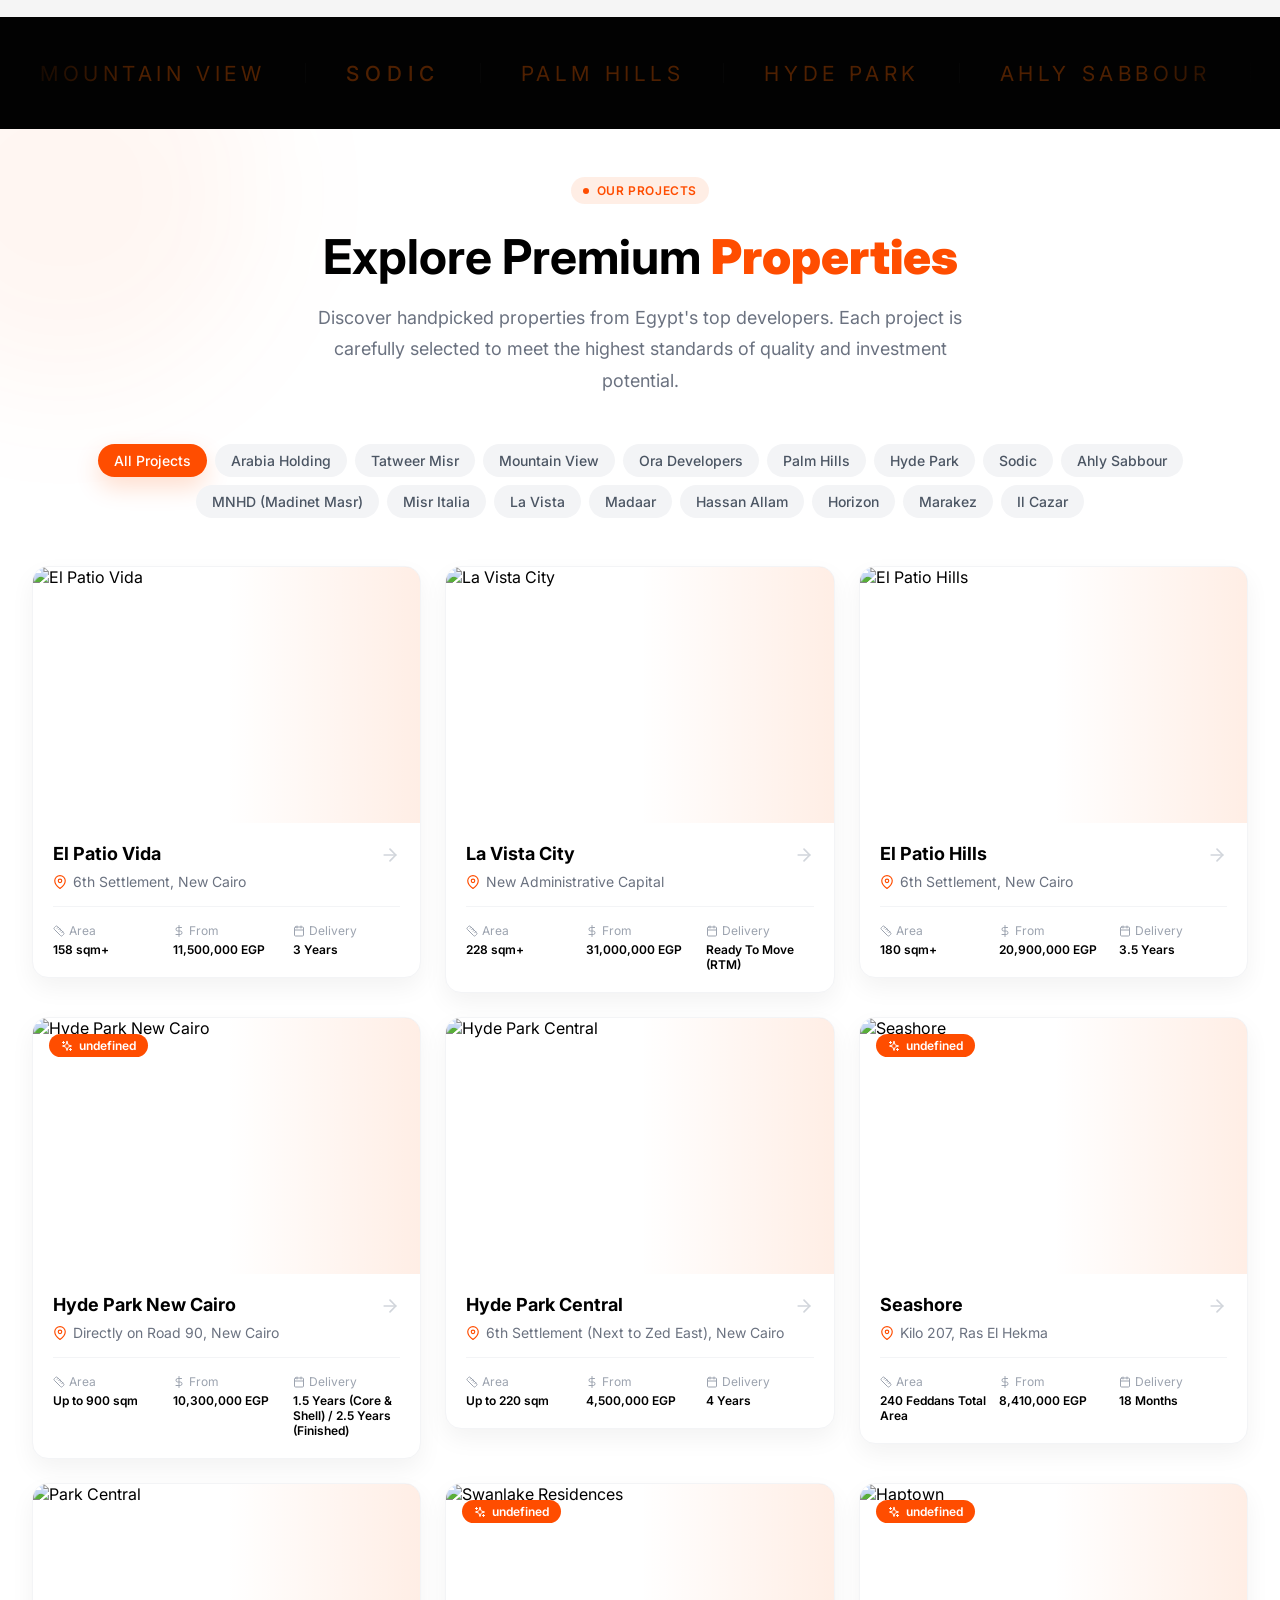
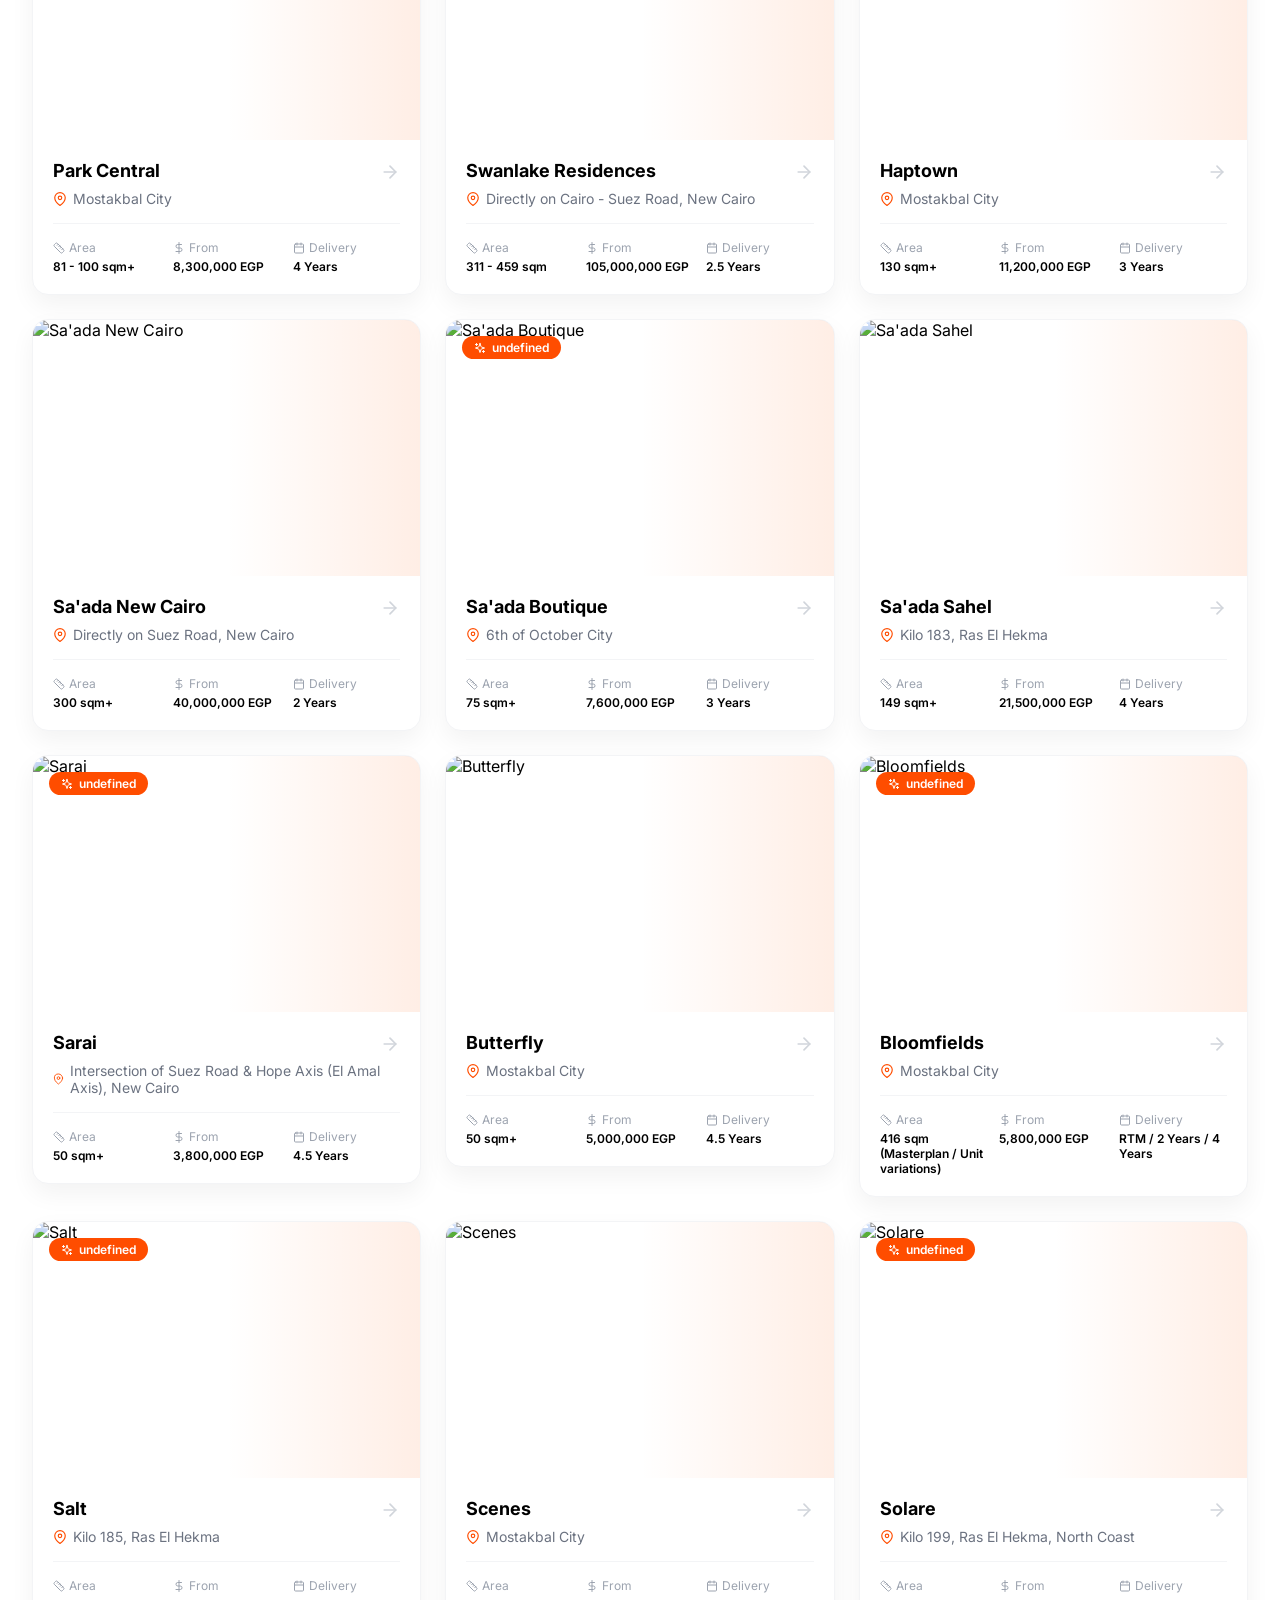
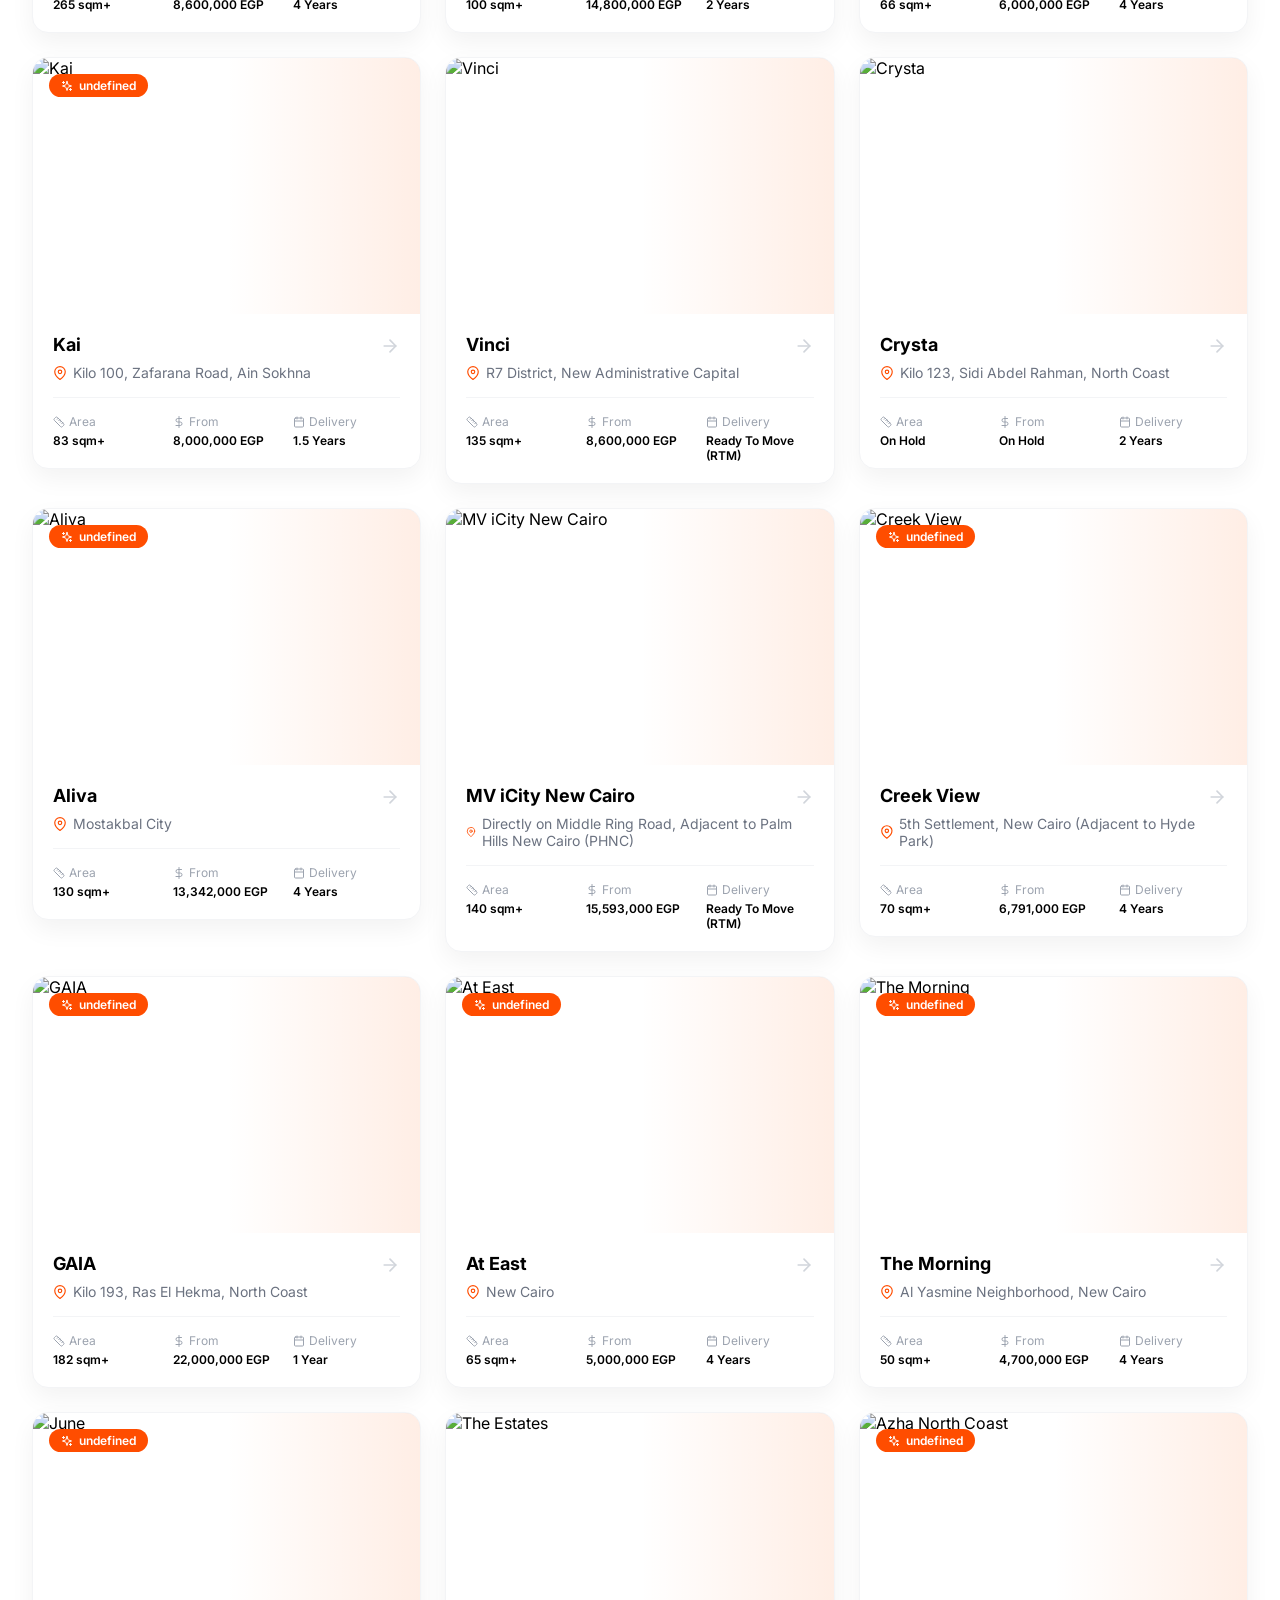
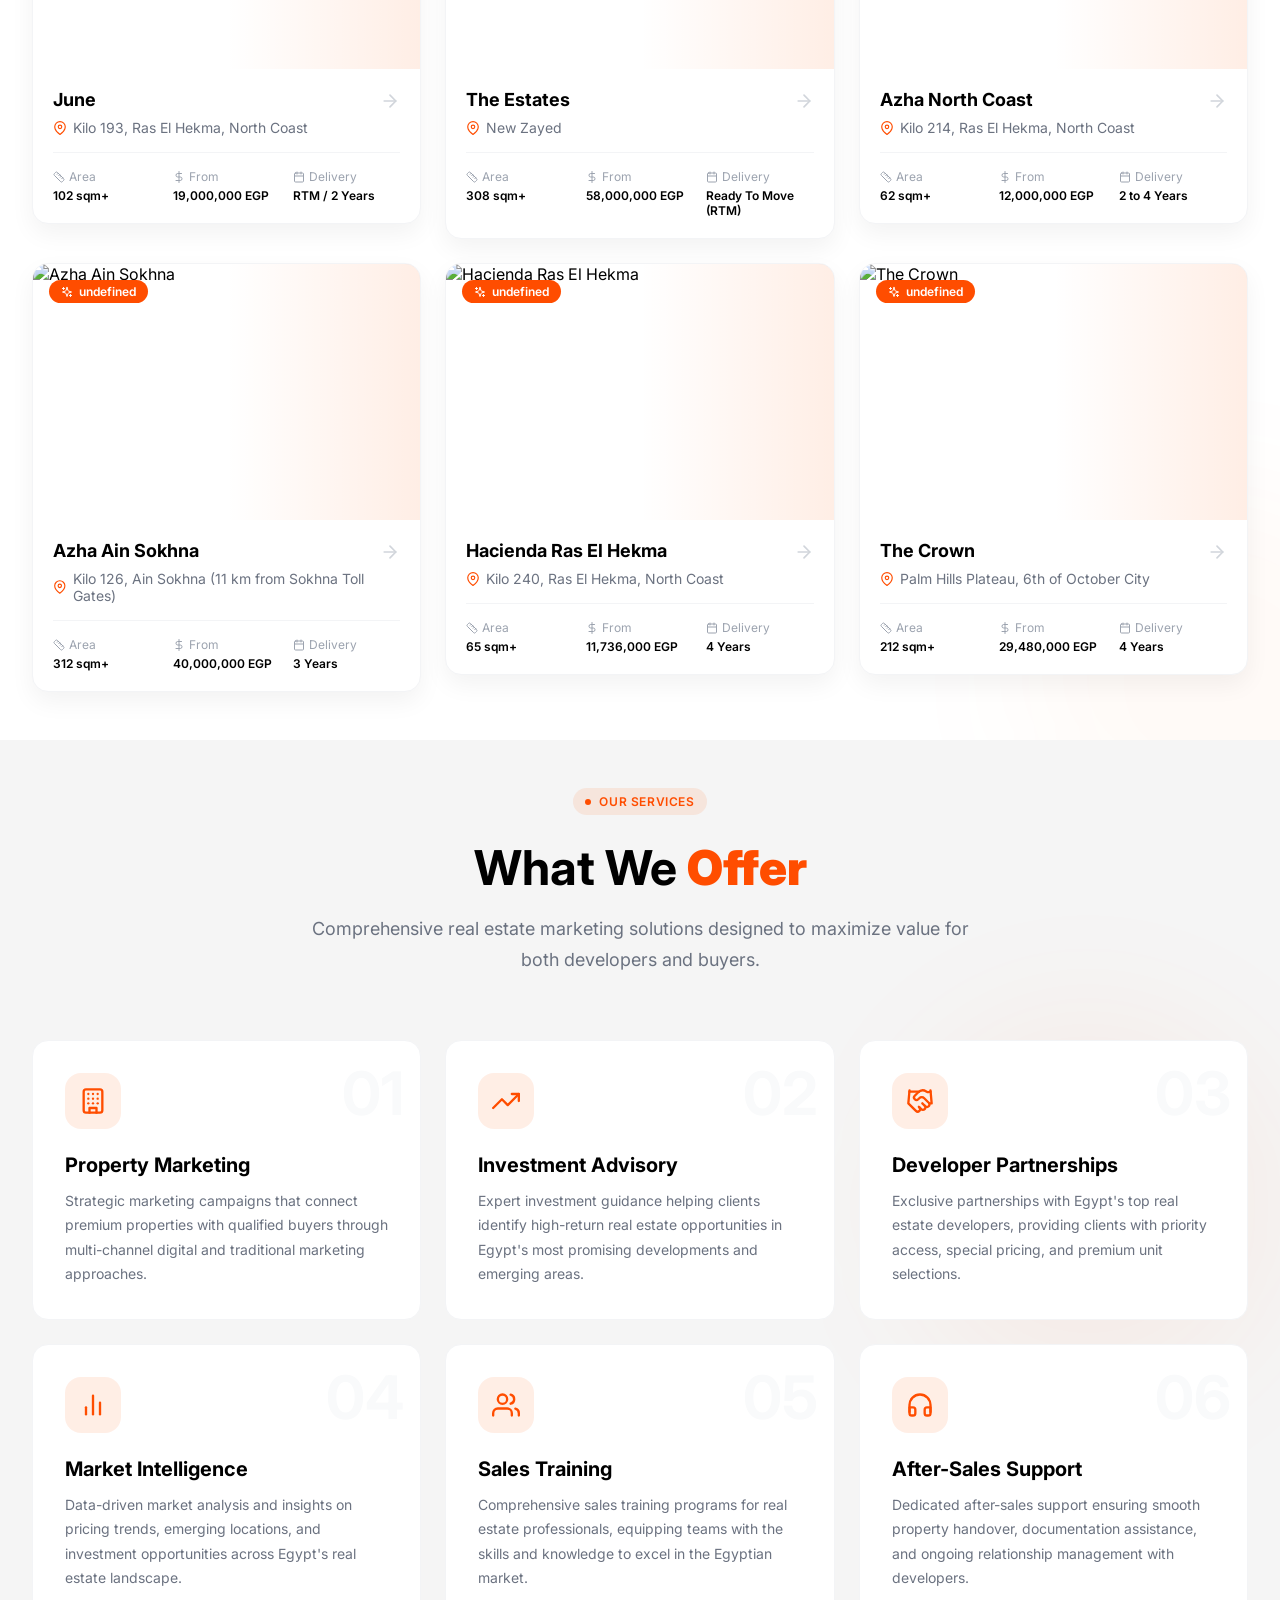
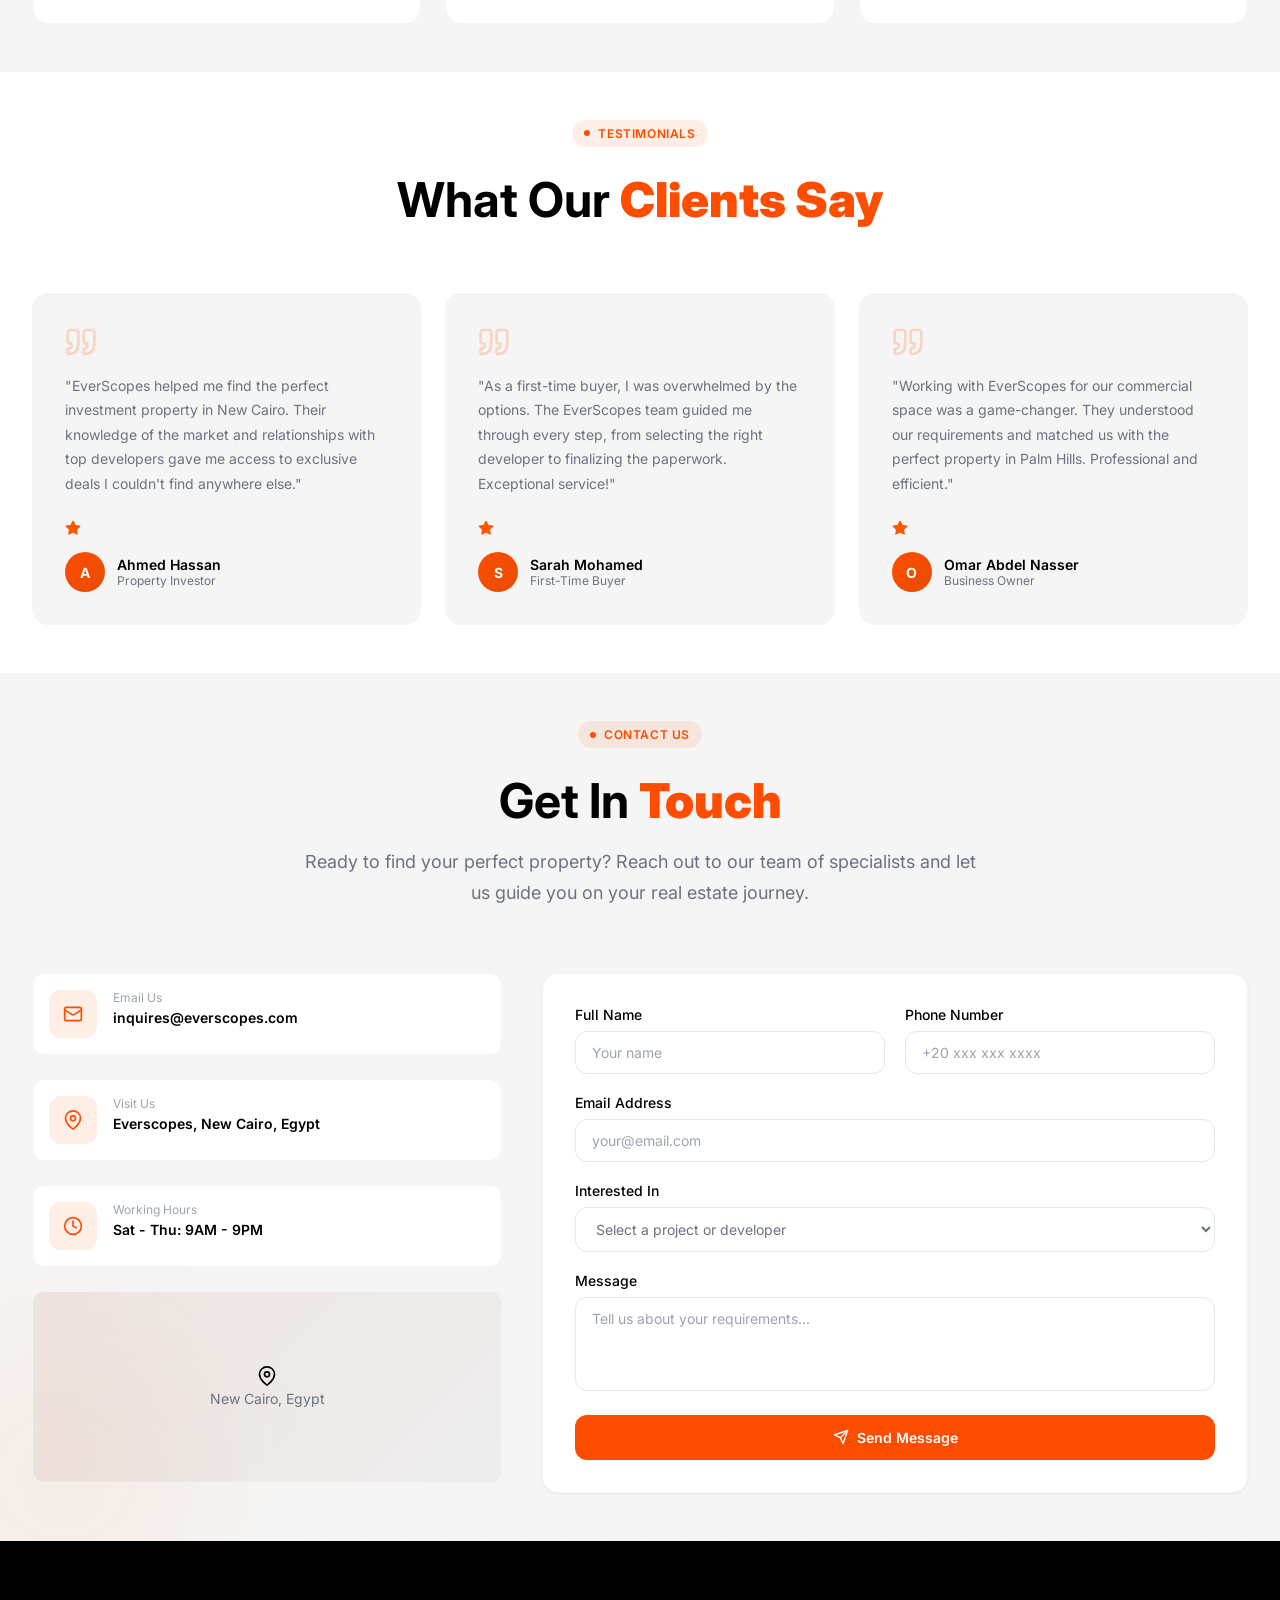
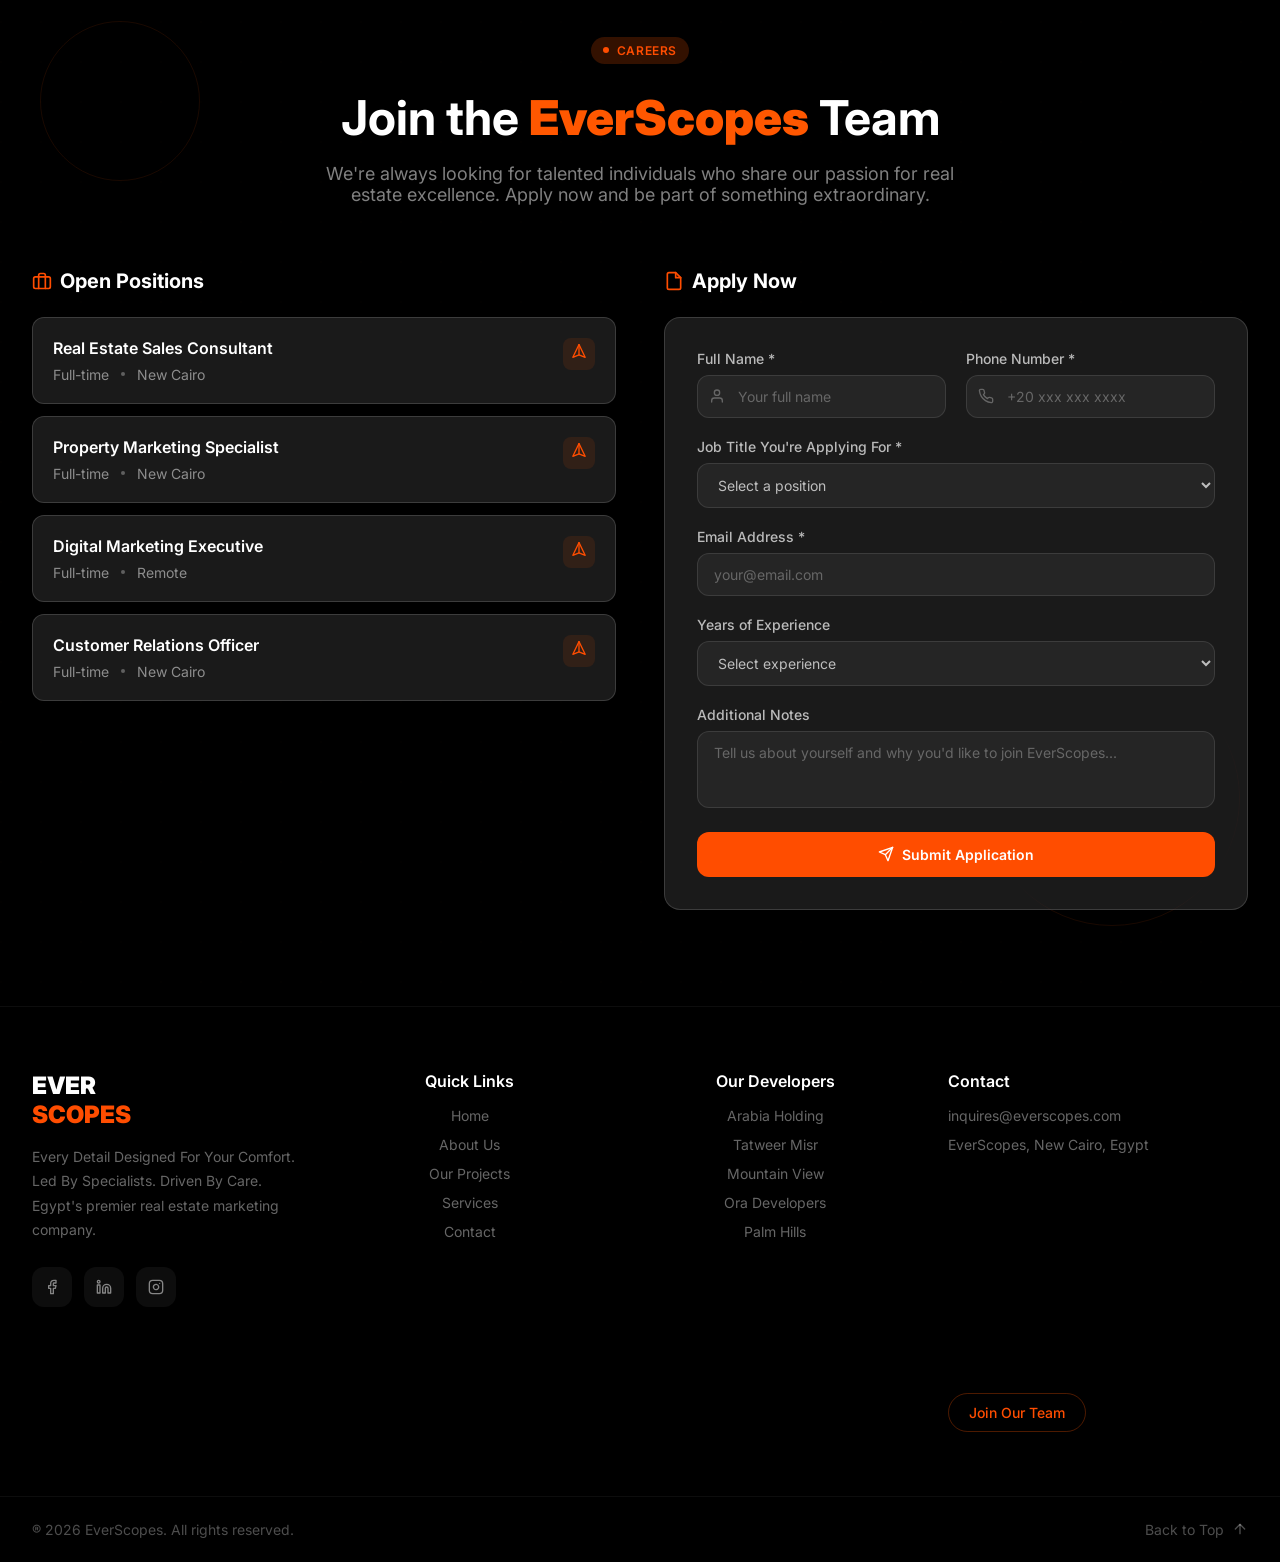
==== commit 3fb35959: "Update index.html" ====
--- a/index.html
+++ b/index.html
@@ -737,13 +737,19 @@
           </div> -->
           <div class="footer-contact-item">inquires@everscopes.com</div>
           <div class="footer-contact-item">EverScopes, New Cairo, Egypt</div>
+
+
+
+          <div class="map"><iframe src="https://www.google.com/maps/embed?pb=!1m18!1m12!1m3!1d4108.215504492499!2d31.42946468048186!3d30.020108095681017!2m3!1f0!2f0!3f0!3m2!1i1024!2i768!4f13.1!3m3!1m2!1s0x14583d00116fe889%3A0x606cae12f949fb78!2sEver%20Scopes!5e0!3m2!1sar!2seg!4v1784639002695!5m2!1sar!2seg" width="300" height="200" style="border:0;" allowfullscreen="" loading="lazy" referrerpolicy="strict-origin-when-cross-origin"></iframe></div>
+
+
           <button class="footer-cta-btn" onclick="scrollToSection('careers')" data-i18n="nav_join">Join Our Team</button>
         </div>
       </div>
     </div>
     <div class="footer-bottom">
       <div class="footer-bottom-inner">
-        <p class="footer-copyright">&copy; <span id="footerYear"></span> EverScopes. All rights reserved.</p>
+        <p class="footer-copyright">&#174; <span id="footerYear"></span> EverScopes. All rights reserved.</p>
         <button class="back-to-top" onclick="window.scrollTo({top:0,behavior:'smooth'})">
           <span data-i18n="footer_back">Back to Top</span>
           <svg xmlns="http://www.w3.org/2000/svg" width="16" height="16" viewBox="0 0 24 24" fill="none" stroke="currentColor" stroke-width="2" stroke-linecap="round" stroke-linejoin="round"><line x1="12" y1="19" x2="12" y2="5"></line><polyline points="5 12 12 5 19 12"></polyline></svg>
--- a/style.css
+++ b/style.css
@@ -4,7 +4,7 @@
 
 /* ---------- CSS Variables ---------- */
 :root {
-  --es-orange: #FF5700;
+  --es-orange: #ff4d00;
   --es-orange-dark: #E64D00;
   --es-orange-light: #FF7A33;
   --es-dark: #000000;
@@ -131,7 +131,7 @@
   letter-spacing: -0.02em; color: var(--es-orange); transition: color 0.3s;
 }
 .navbar:not(.scrolled) .nav-logo-ever,
-.navbar:not(.scrolled) .nav-logo-scopes { color: #ff6600; text-shadow: 3px 2px 0 rgba(0,0,0,0.4); }
+.navbar:not(.scrolled) .nav-logo-scopes { color: #ff4d00; text-shadow: 3px 2px 0 rgba(0,0,0,0.4); }
 .navbar.scrolled .nav-logo-ever { color: #000; text-shadow: 3px 2px 0 rgba(0, 0, 0, 0.4); }
 .navbar.scrolled .nav-logo-scopes { color: var(--es-orange); text-shadow: 3px 2px 0 rgba(0, 0, 0, 0.4);; }
 .nav-logo-sub {
@@ -316,13 +316,13 @@
   perspective: 800px;
 }
 .hero-logo-text {
-  color: #ff5700;
+  color: #ff4d00;
     text-shadow: rgb(0, 0, 0) 6px 6px, rgba(0, 0, 0, 0.6) 6px 6px, rgba(0, 0, 0, 0.3) 8px 8px 12px;
     letter-spacing: -0.02em;
     font-weight: 900;
     padding-top: 0cqb;
     font-size: 500%;
-
+  
 }
 .hero-tagline-main {
   color: rgba(255,255,255,0.7); font-size: clamp(1.25rem, 3vw, 1.875rem);
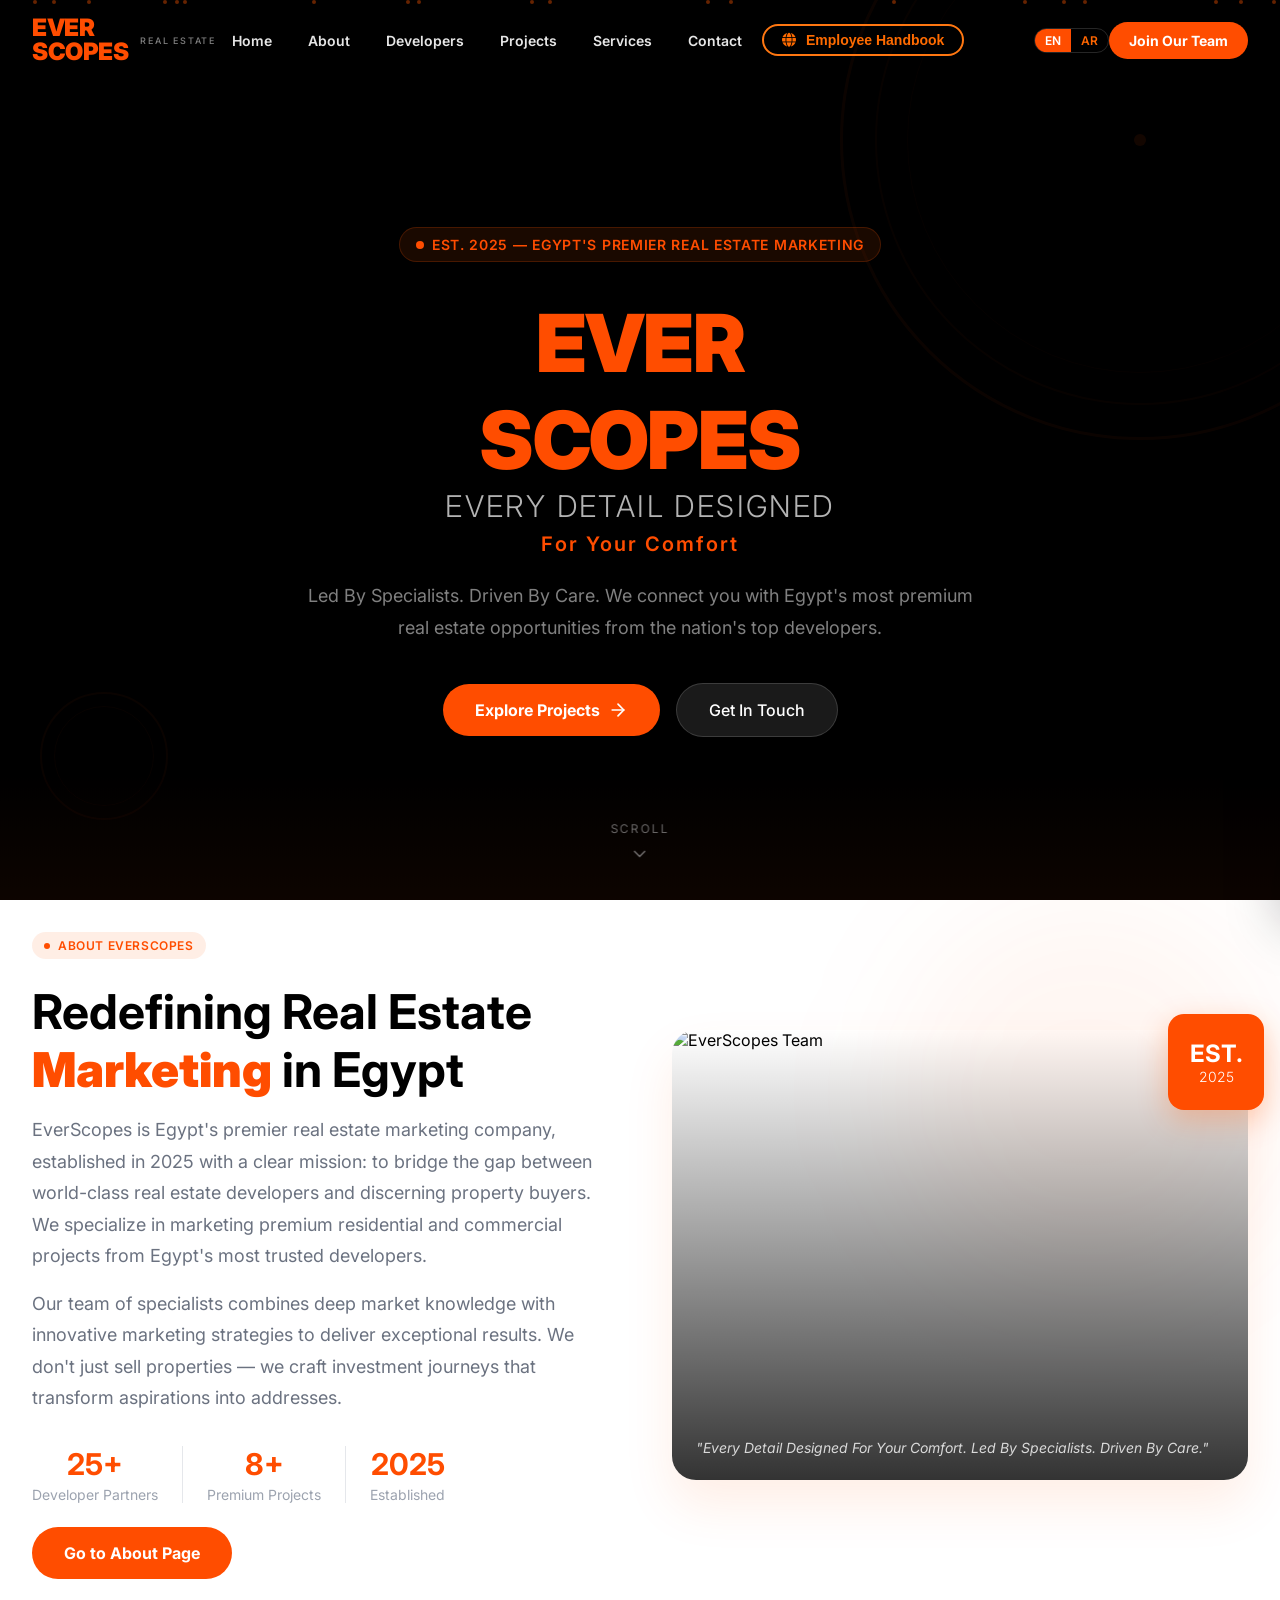
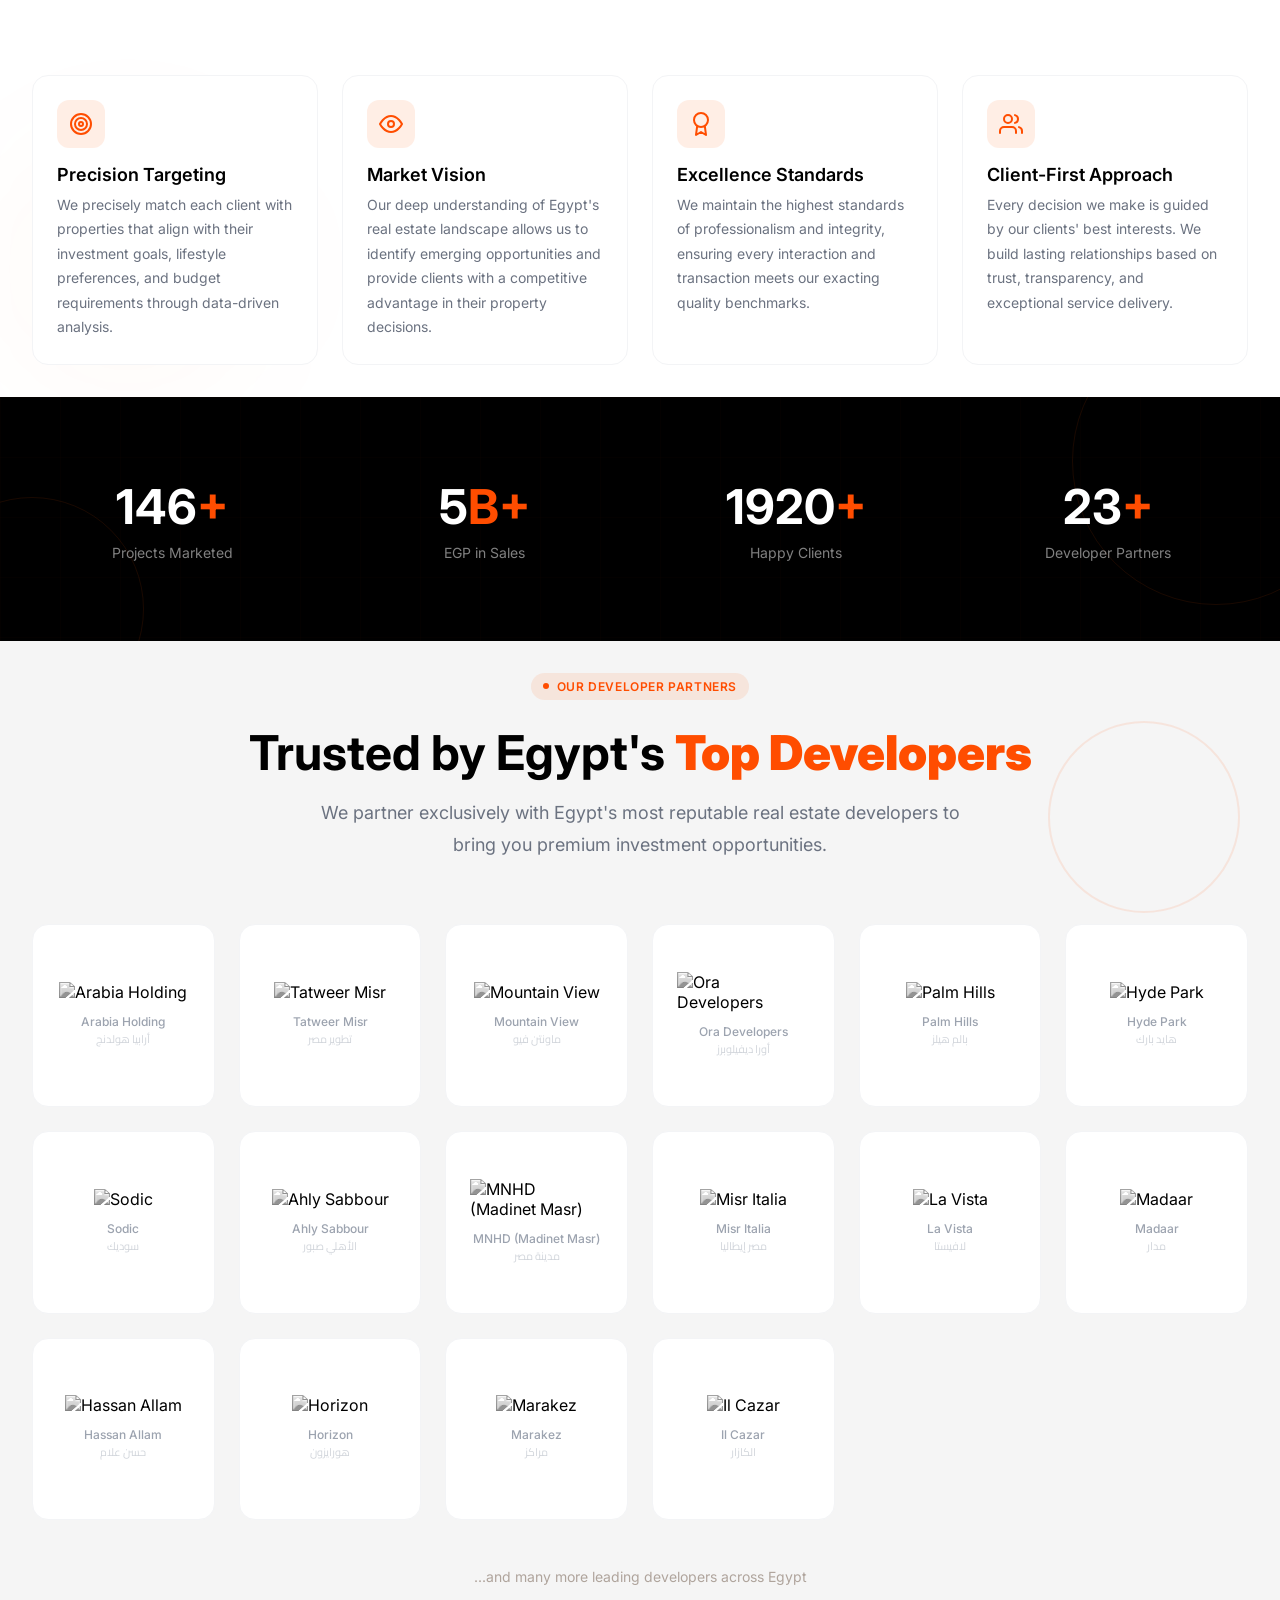
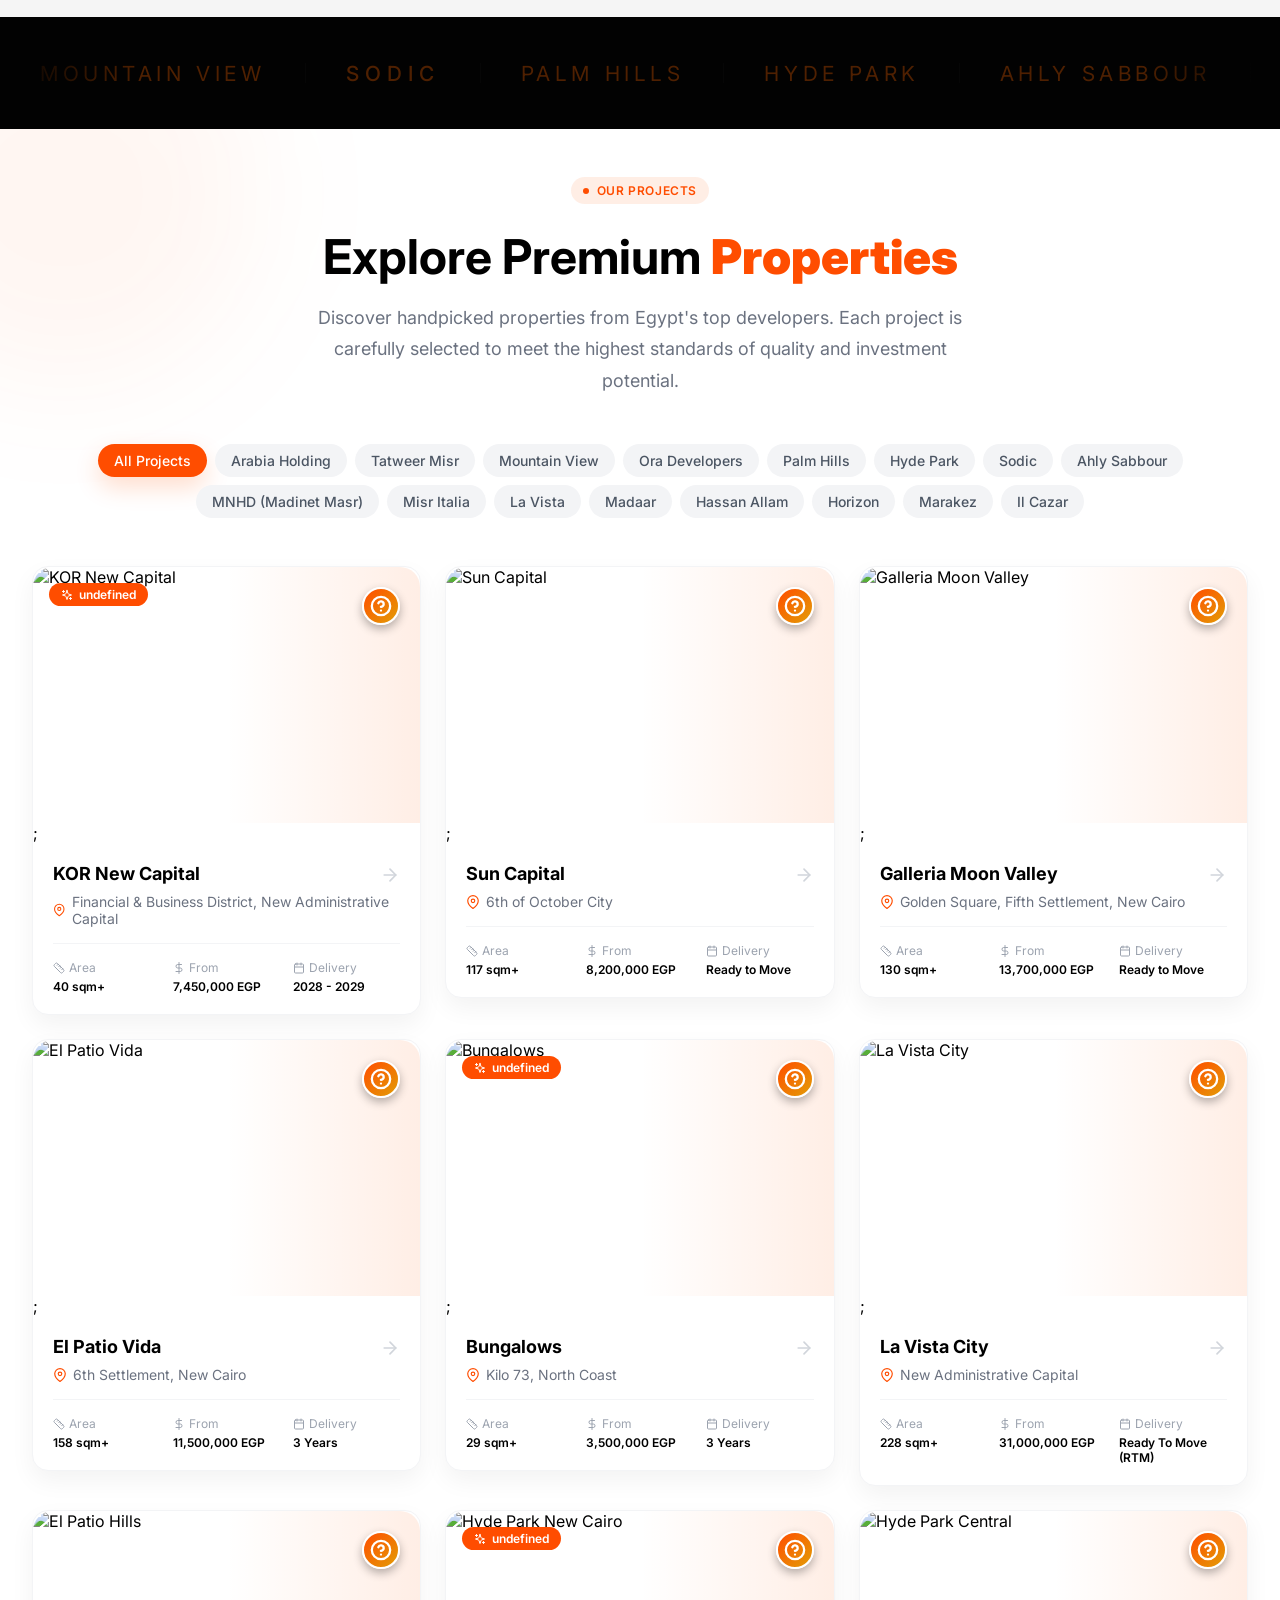
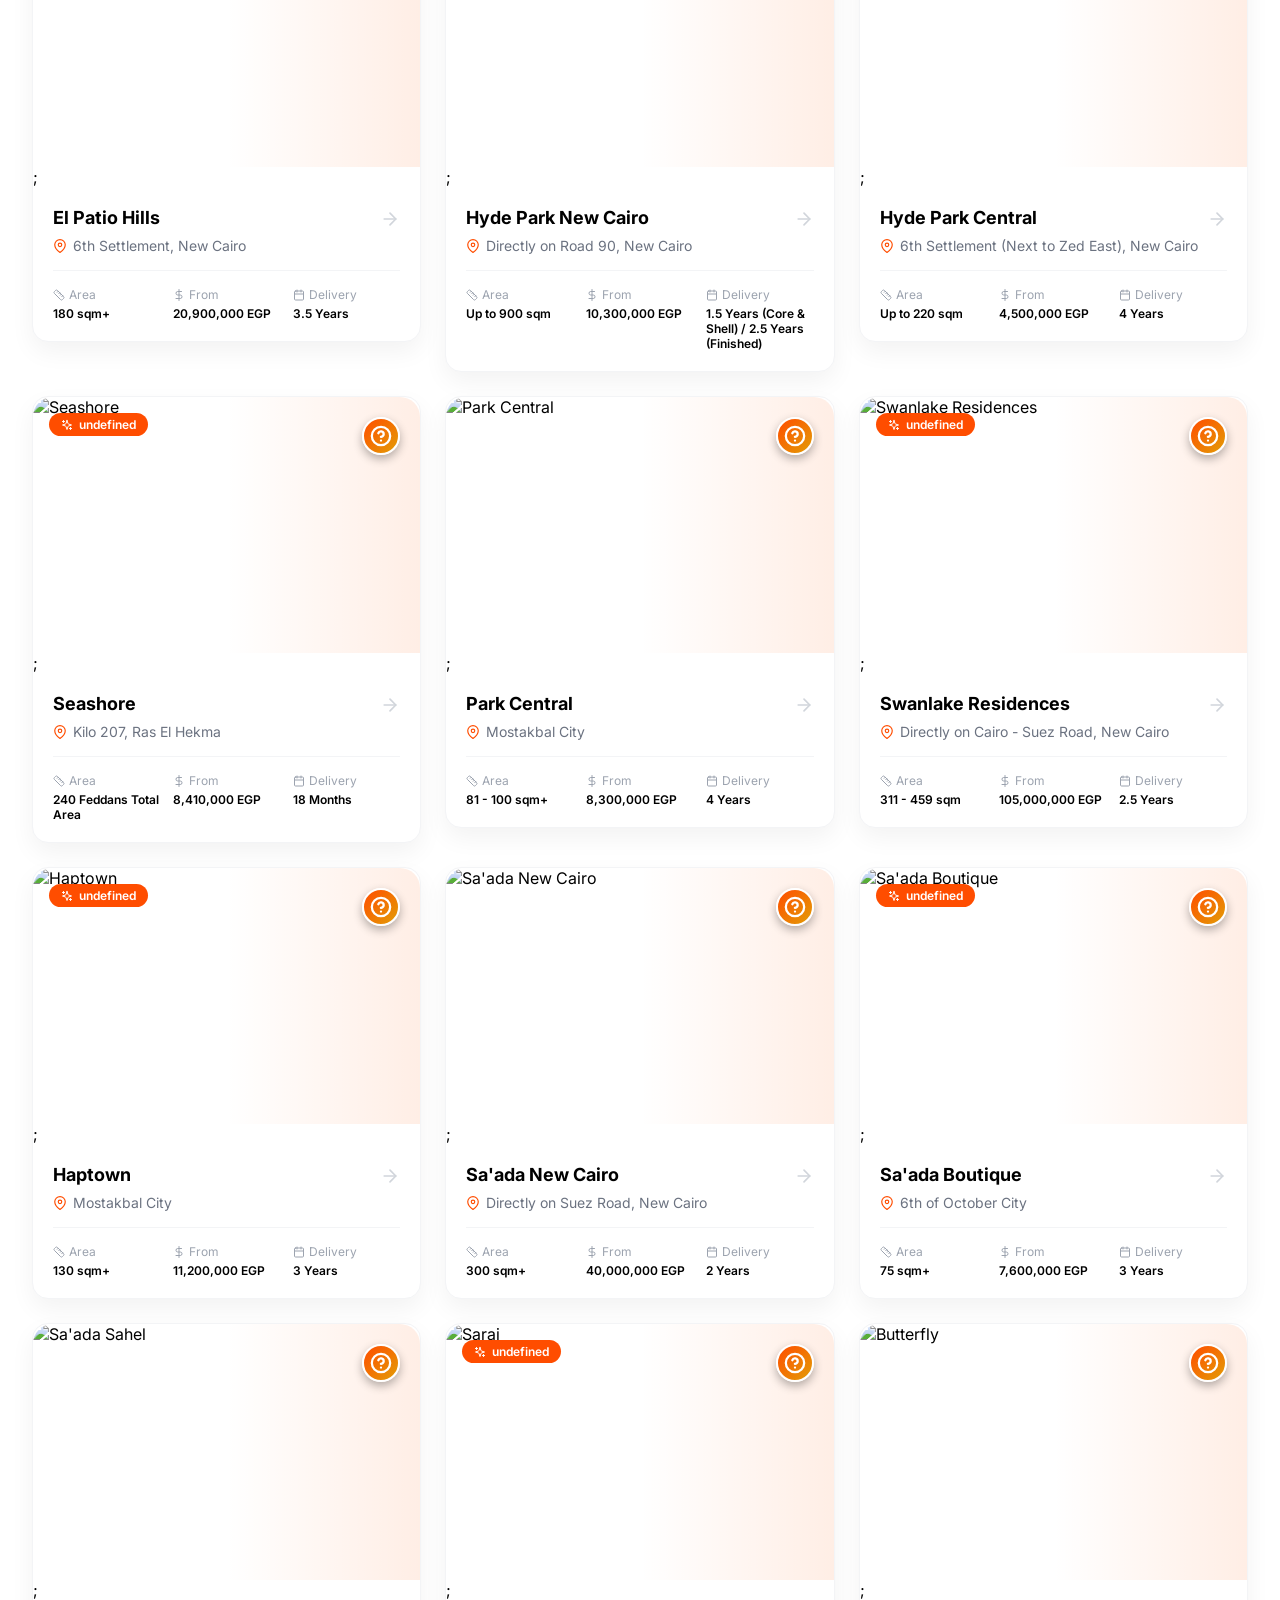
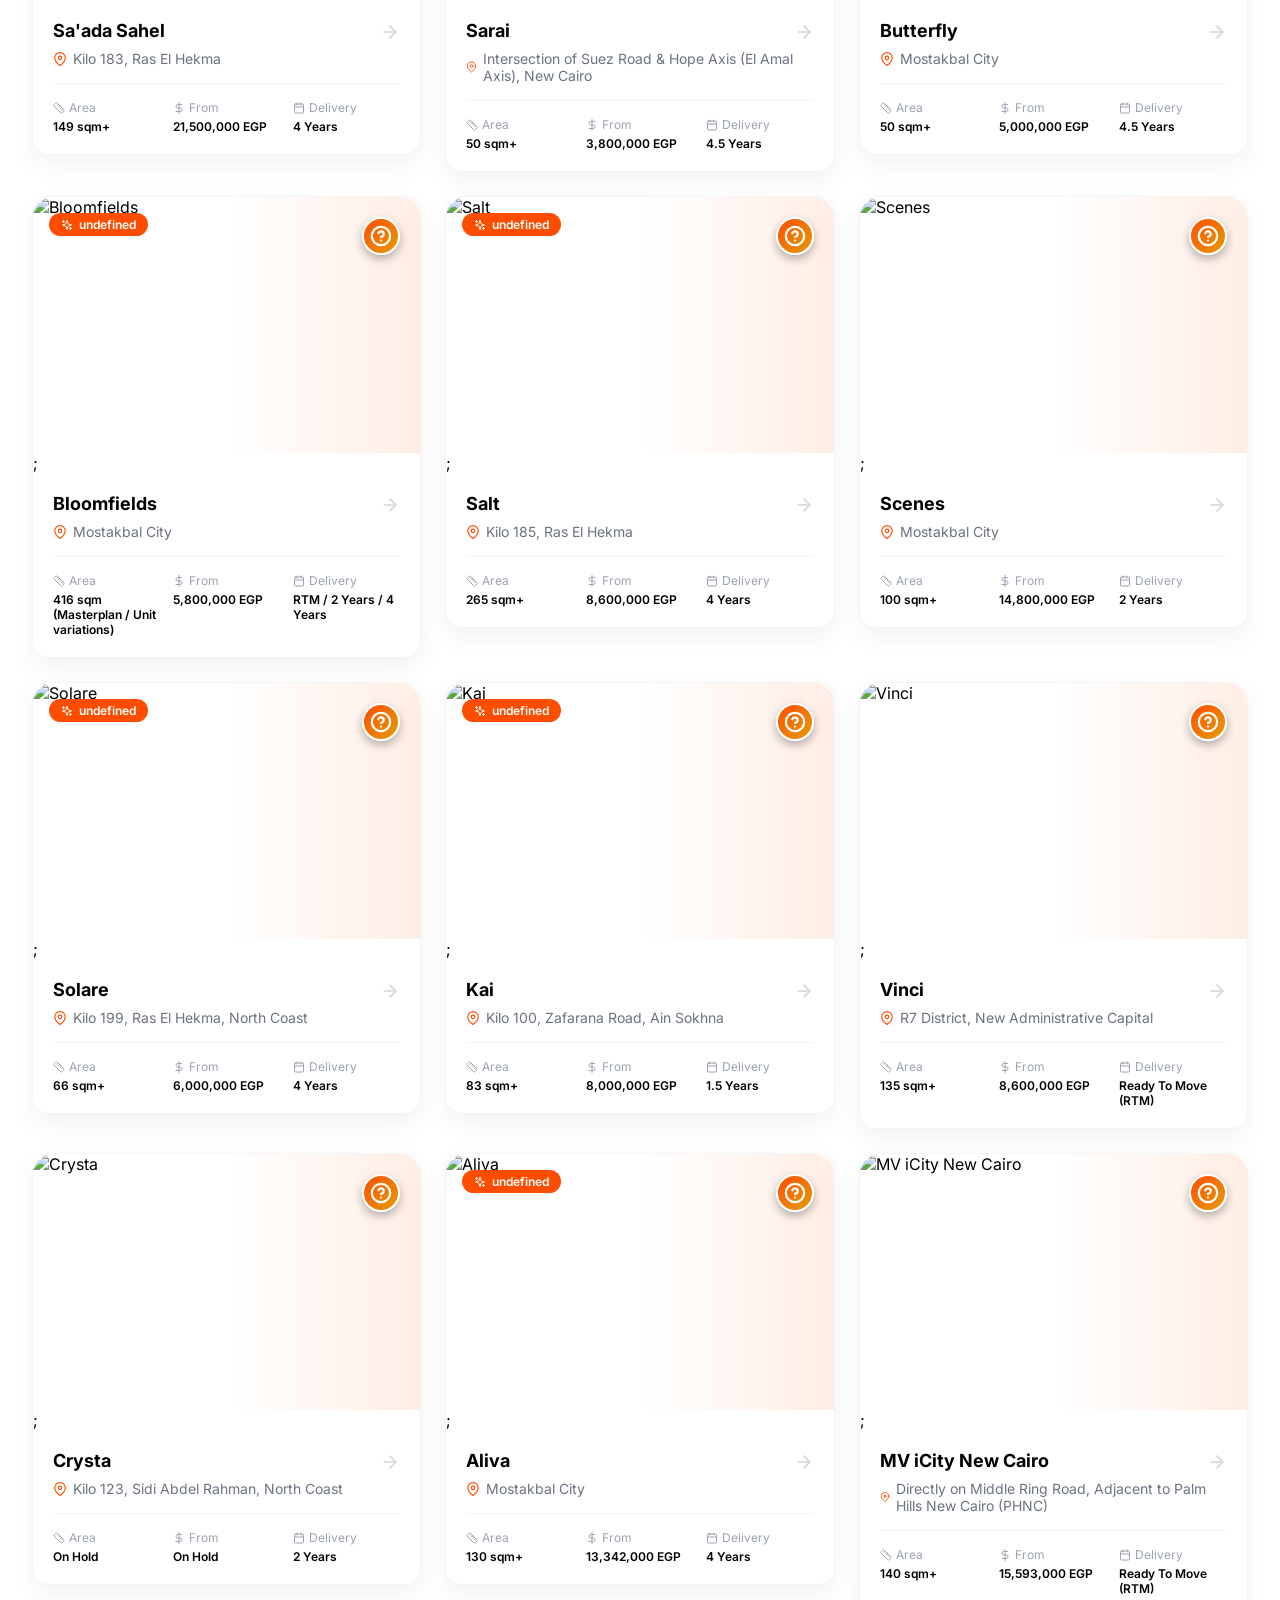
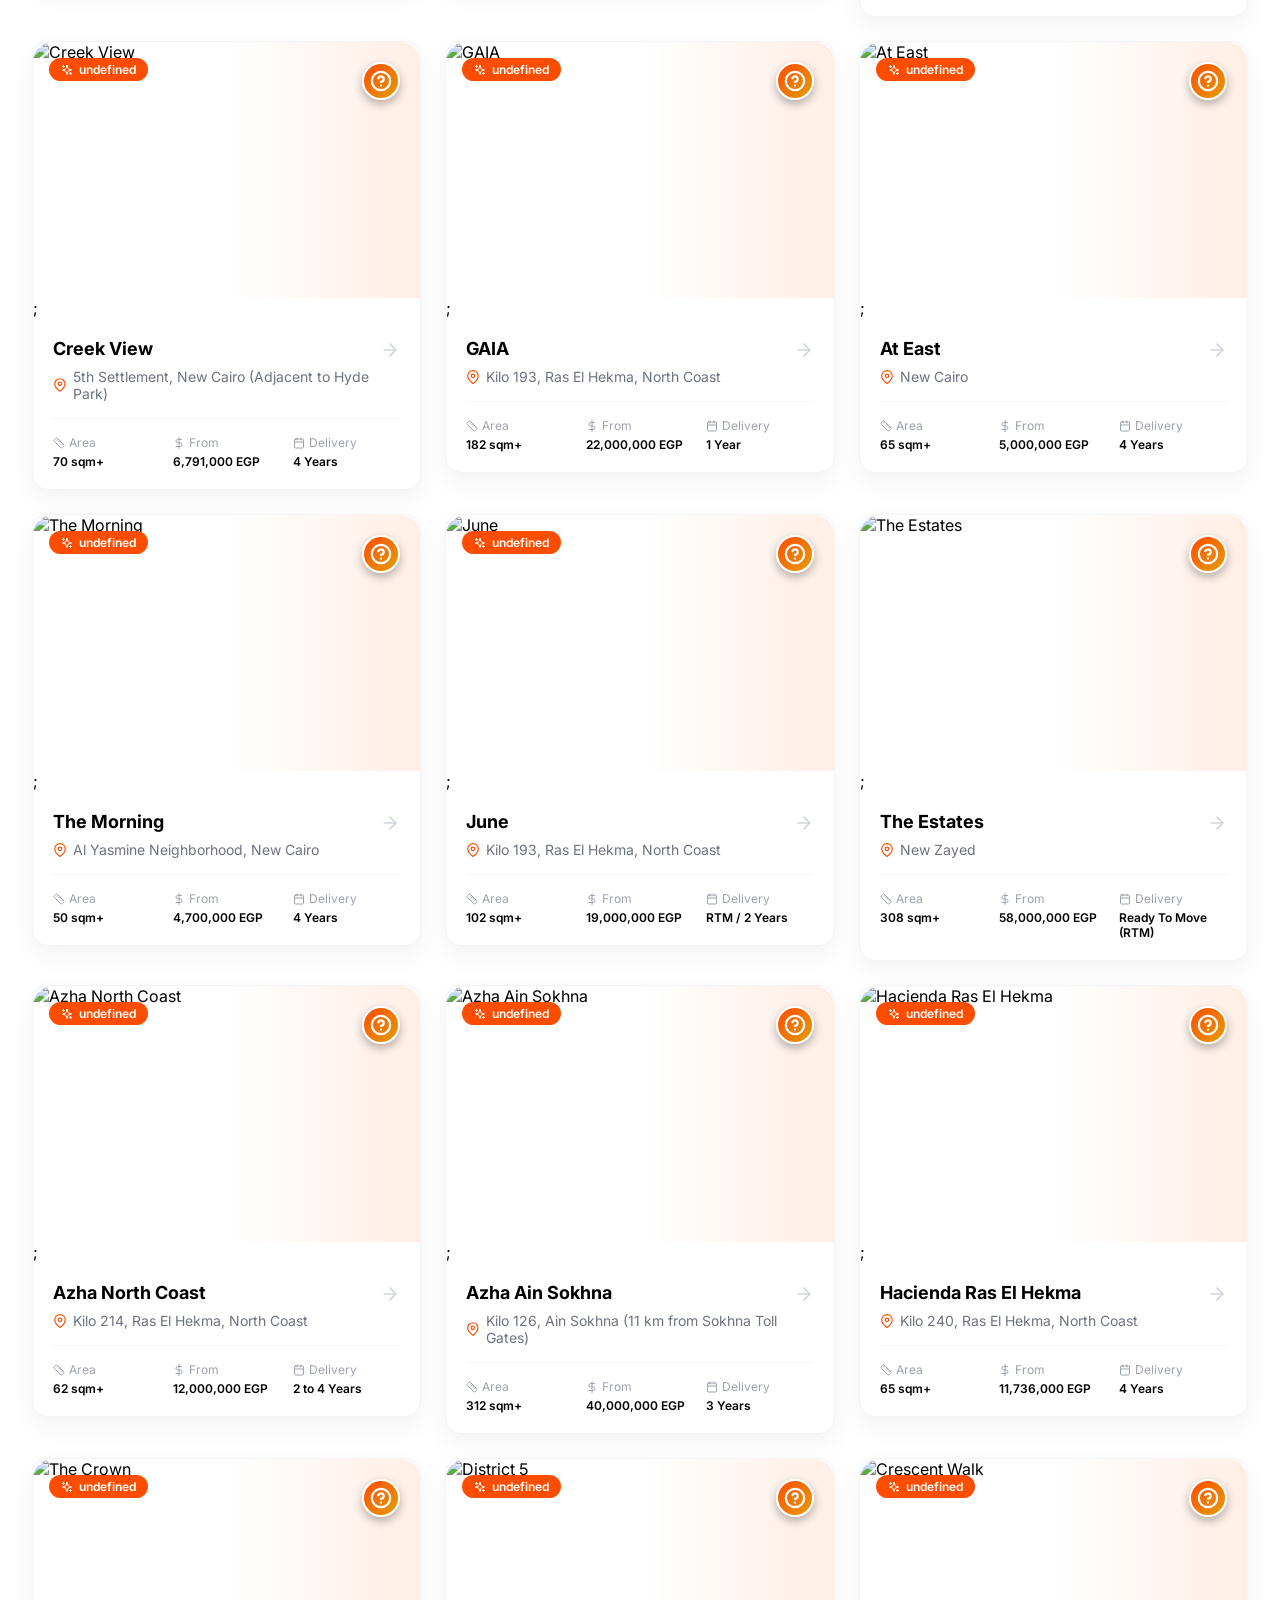
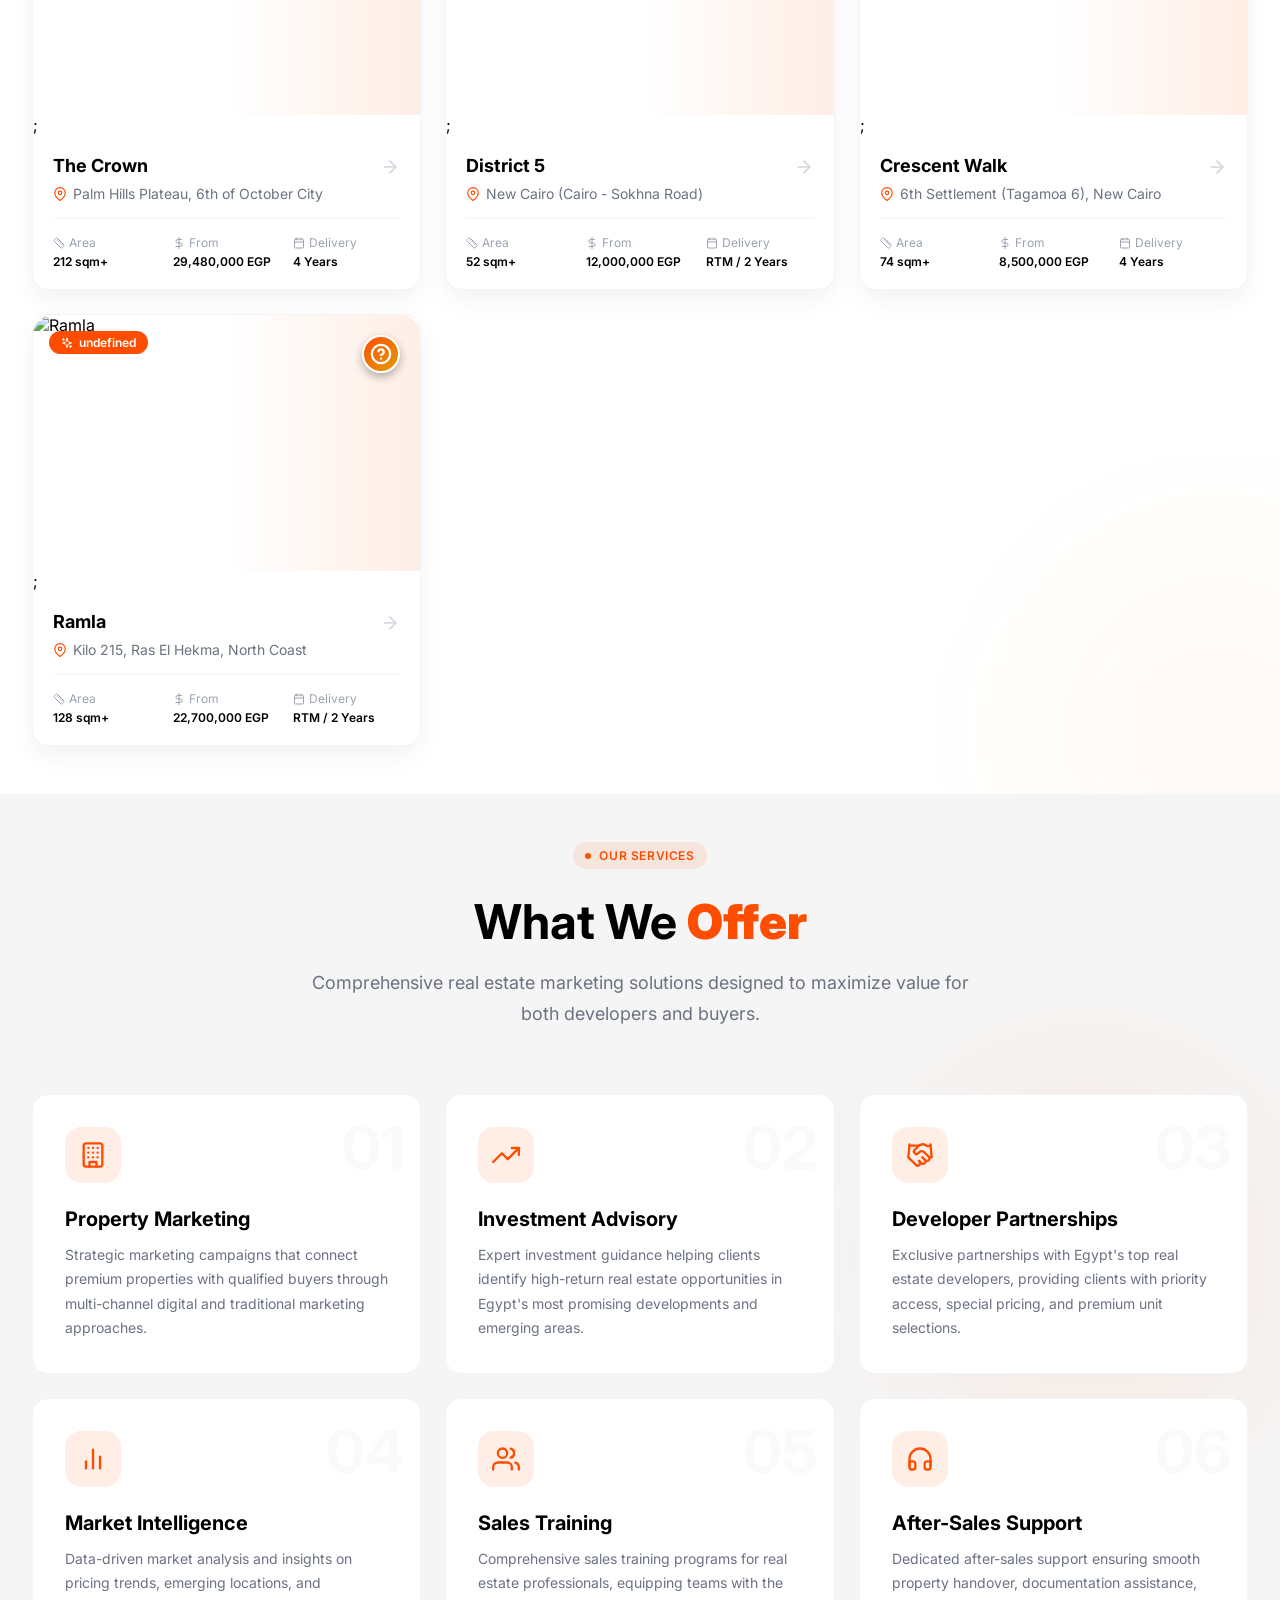
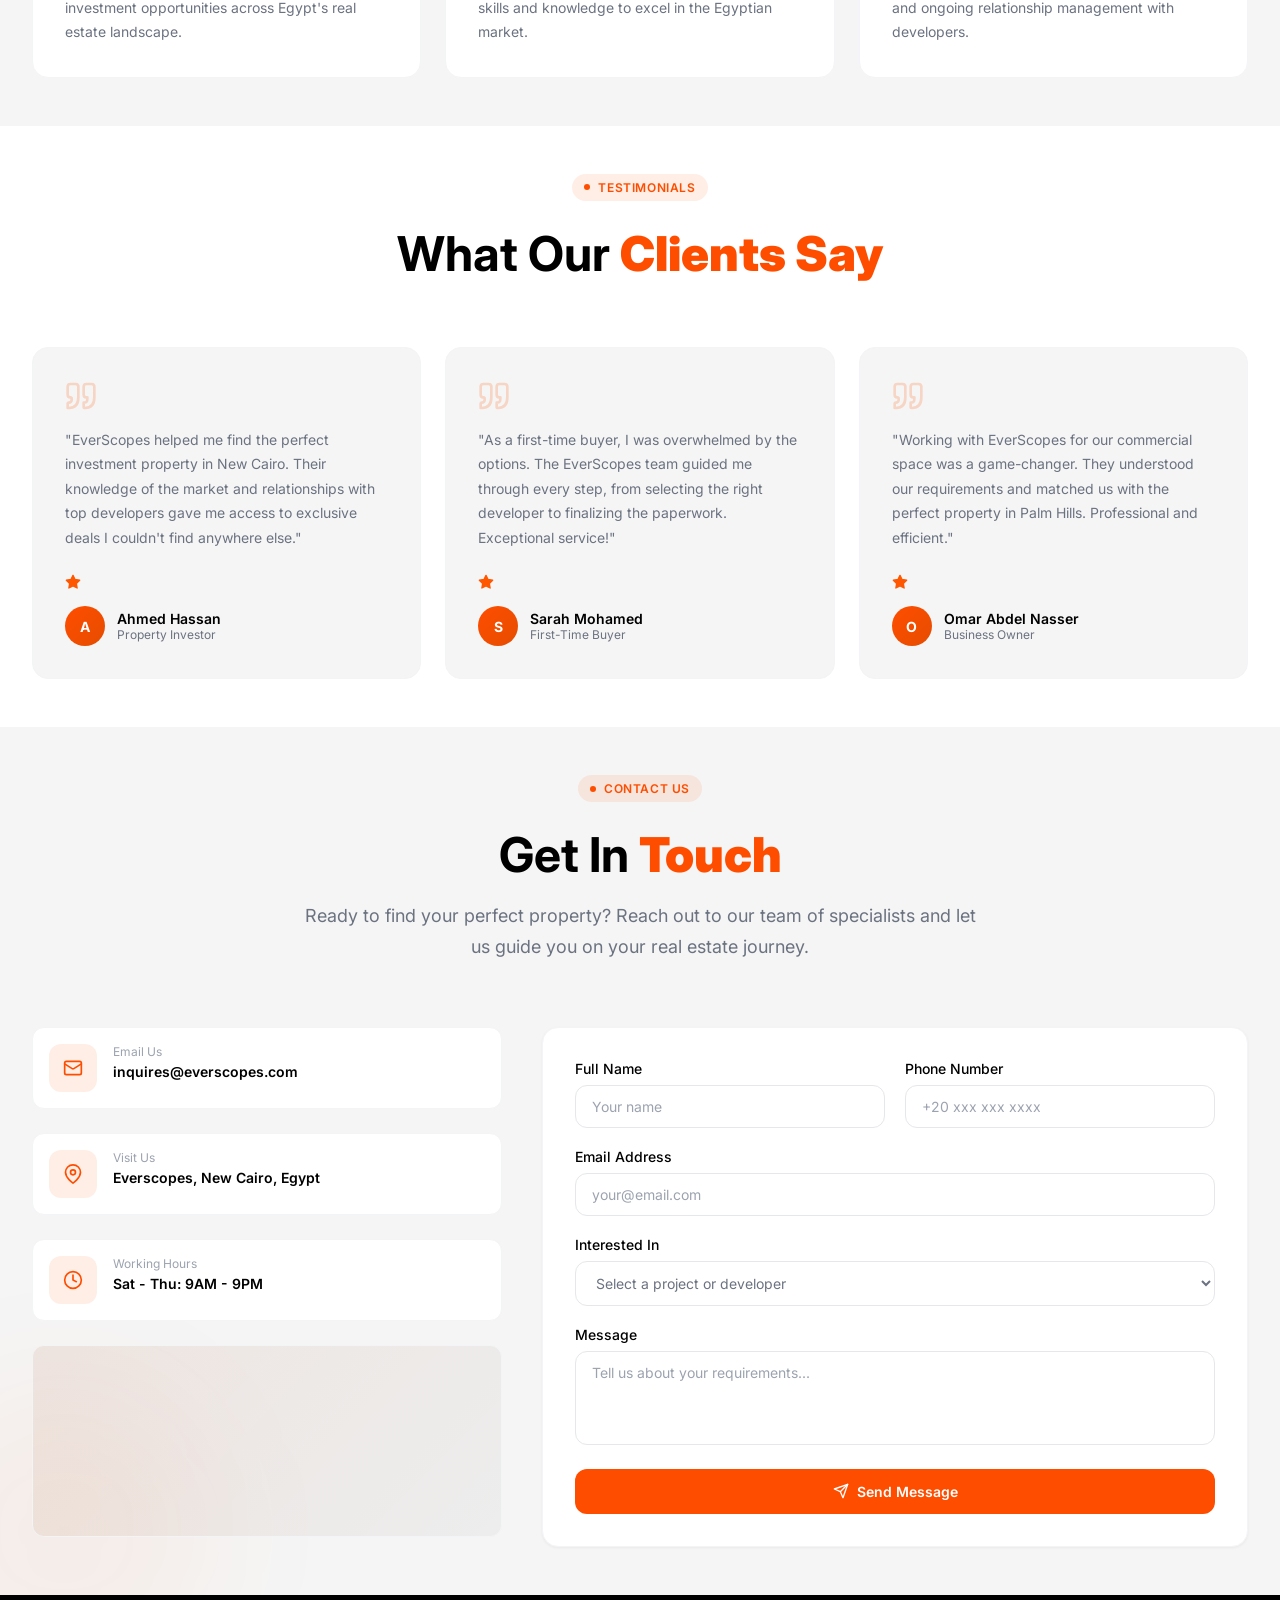
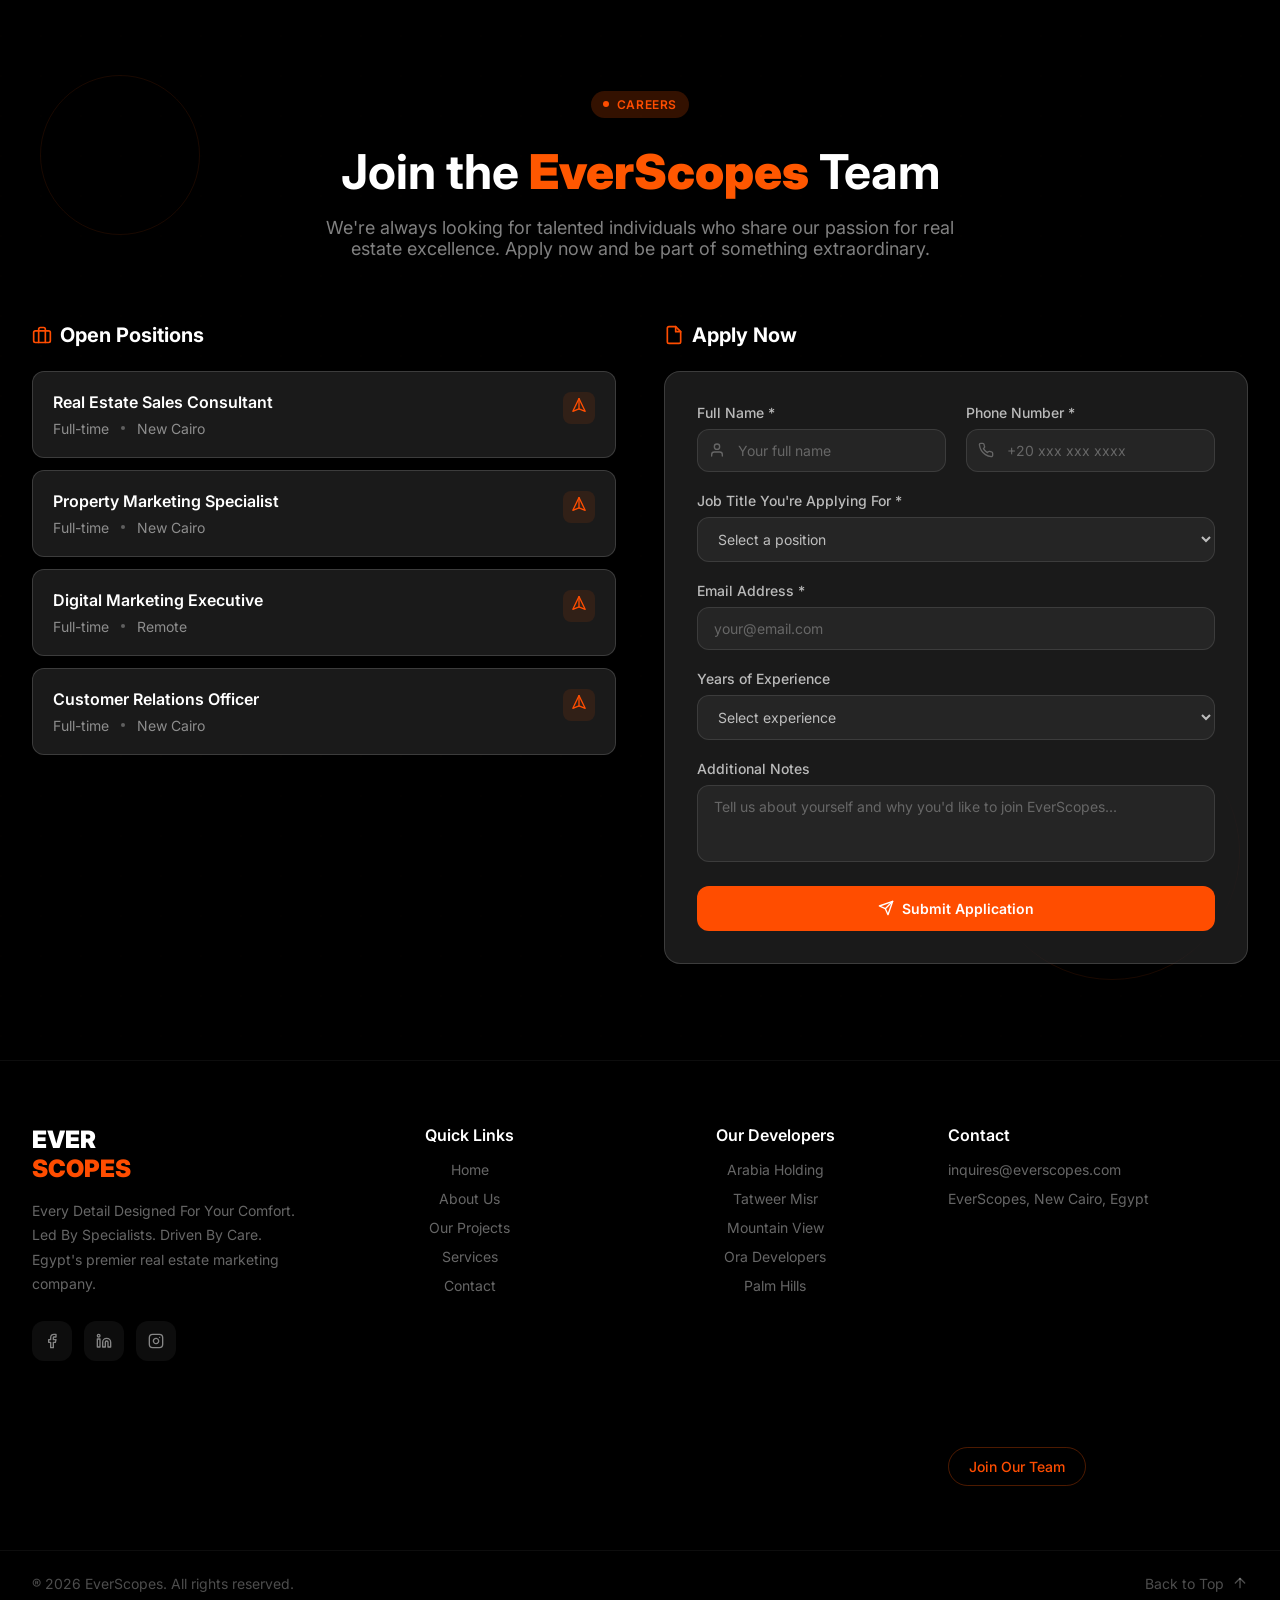
==== commit 47fb6cc5: "Update button color in index.html" ====
--- a/index.html
+++ b/index.html
@@ -58,7 +58,7 @@
   <style>
     .btn-orange-lang {
       align-items: center; gap: 10px; padding: 6px 18px;
-      color: #ff6b00; border: 2px solid #ff7711; border-radius: 20px;
+      color: #ff4d00; border: 2px solid #ff4d00; border-radius: 20px;
       font-family: sans-serif; font-size: 14px; font-weight: bold; cursor: pointer;
       transition: all 0.3s ease; text-decoration: none;
     }
--- a/style.css
+++ b/style.css
@@ -34,9 +34,9 @@
 input, select, textarea { font: inherit; }
 
 /* ---------- Custom Scrollbar ---------- */
-::-webkit-scrollbar { width: 8px; }
+::-webkit-scrollbar { width: 3px; }
 ::-webkit-scrollbar-track { background: #000; }
-::-webkit-scrollbar-thumb { background: var(--es-orange); border-radius: 4px; }
+::-webkit-scrollbar-thumb { background: var(--es-orange); border-radius: 2px; }
 ::-webkit-scrollbar-thumb:hover { background: var(--es-orange-dark); }
 
 /* ---------- Utility ---------- */
@@ -293,13 +293,24 @@
 
 /* Tagline Pill */
 .hero-tagline {
-  display: inline-flex; align-items: center; gap: 0.5rem;
-  padding: 0.5rem 1rem; border-radius: 9999px;
-  background: rgba(255,87,0,0.1); border: 1px solid rgba(255,87,0,0.2);
+  display: inline-flex; 
+  align-items: center; 
+  gap: 0.5rem;
+  padding: 0.5rem 1rem; 
+  border-radius: 9999px;
+  background: rgba(255,87,0,0.1); 
+  border: 1px solid rgba(255,87,0,0.2);
+  
+  /* أضف هذا السطر أو اضبط القيمة حسب حاجتك */
+  margin-top: 4rem; 
   margin-bottom: 2rem;
-  opacity: 0; transform: translateY(30px);
+  
+  opacity: 0; 
+  transform: translateY(30px);
   animation: fadeInUp 0.8s ease-out 0.2s forwards;
 }
+
+
 .hero-tagline-dot {
   width: 8px; height: 8px; border-radius: 50%;
   background: var(--es-orange); animation: pulse 2s infinite;
